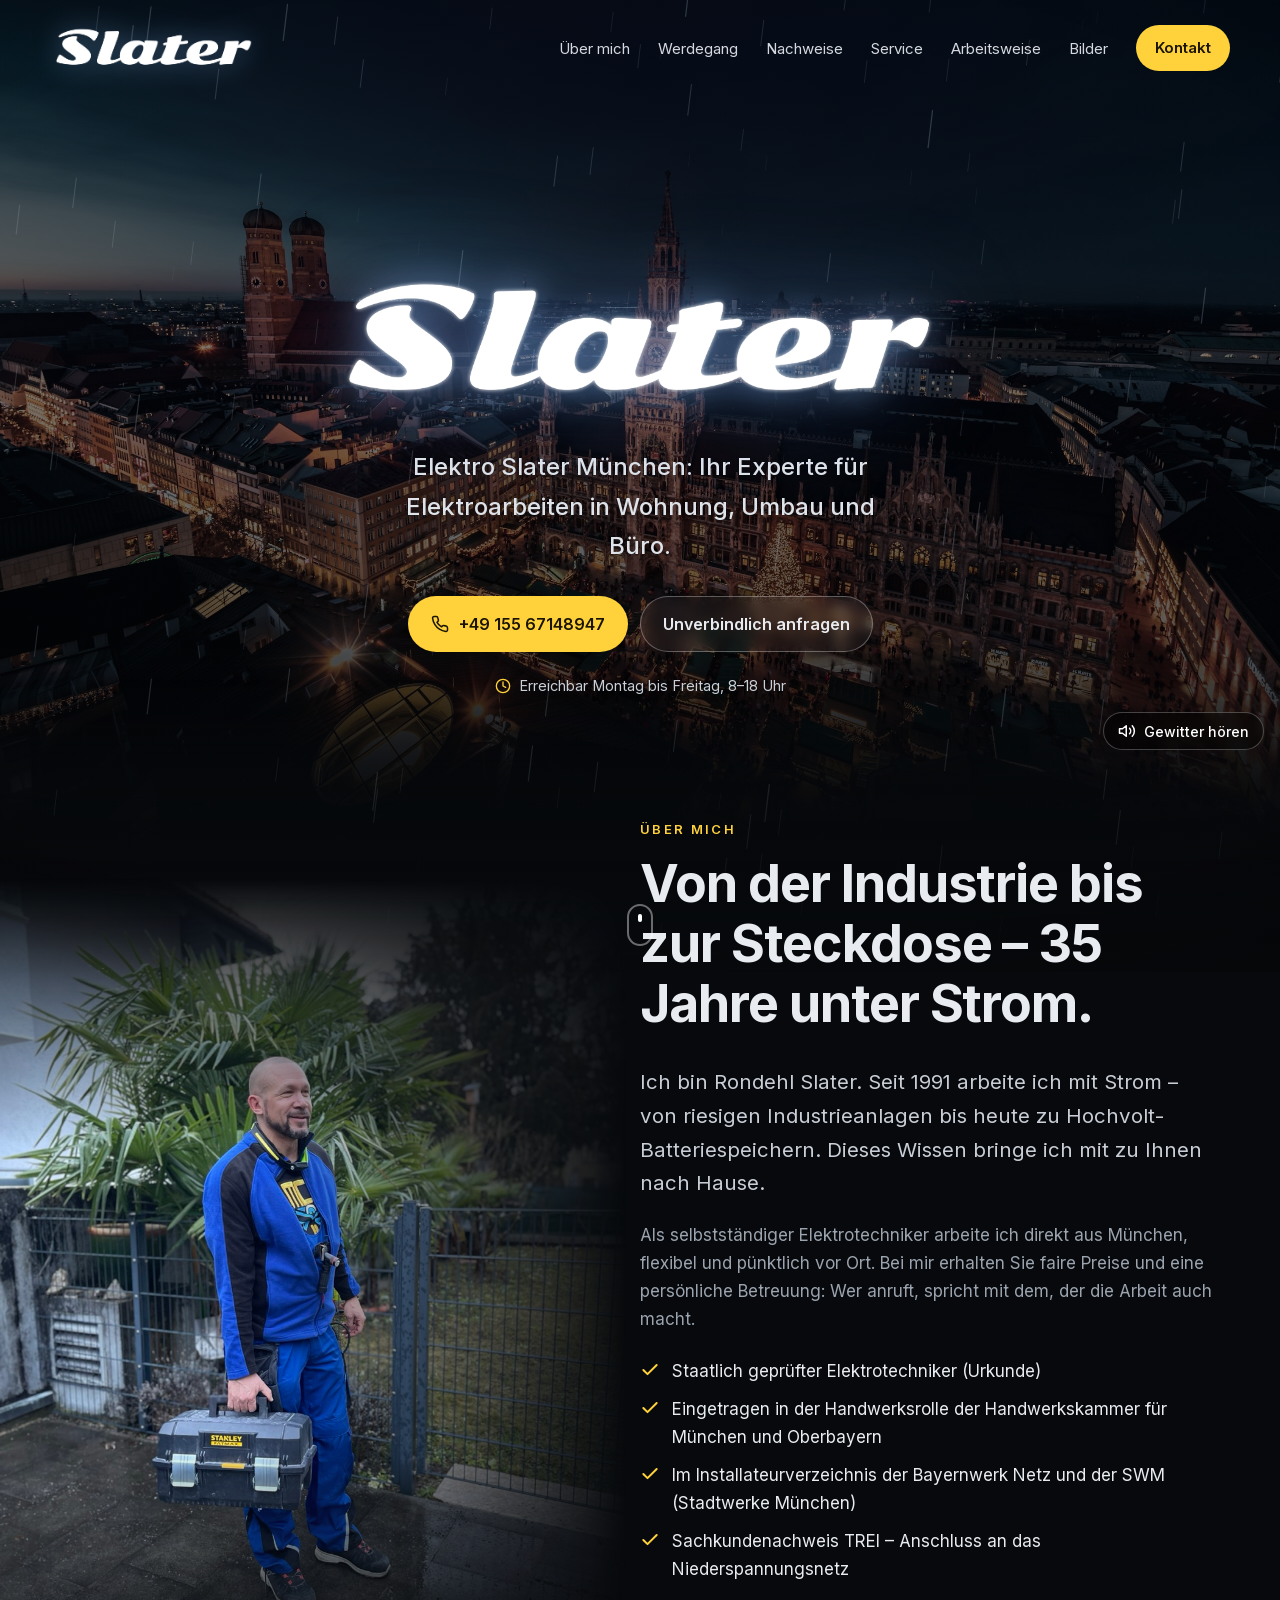
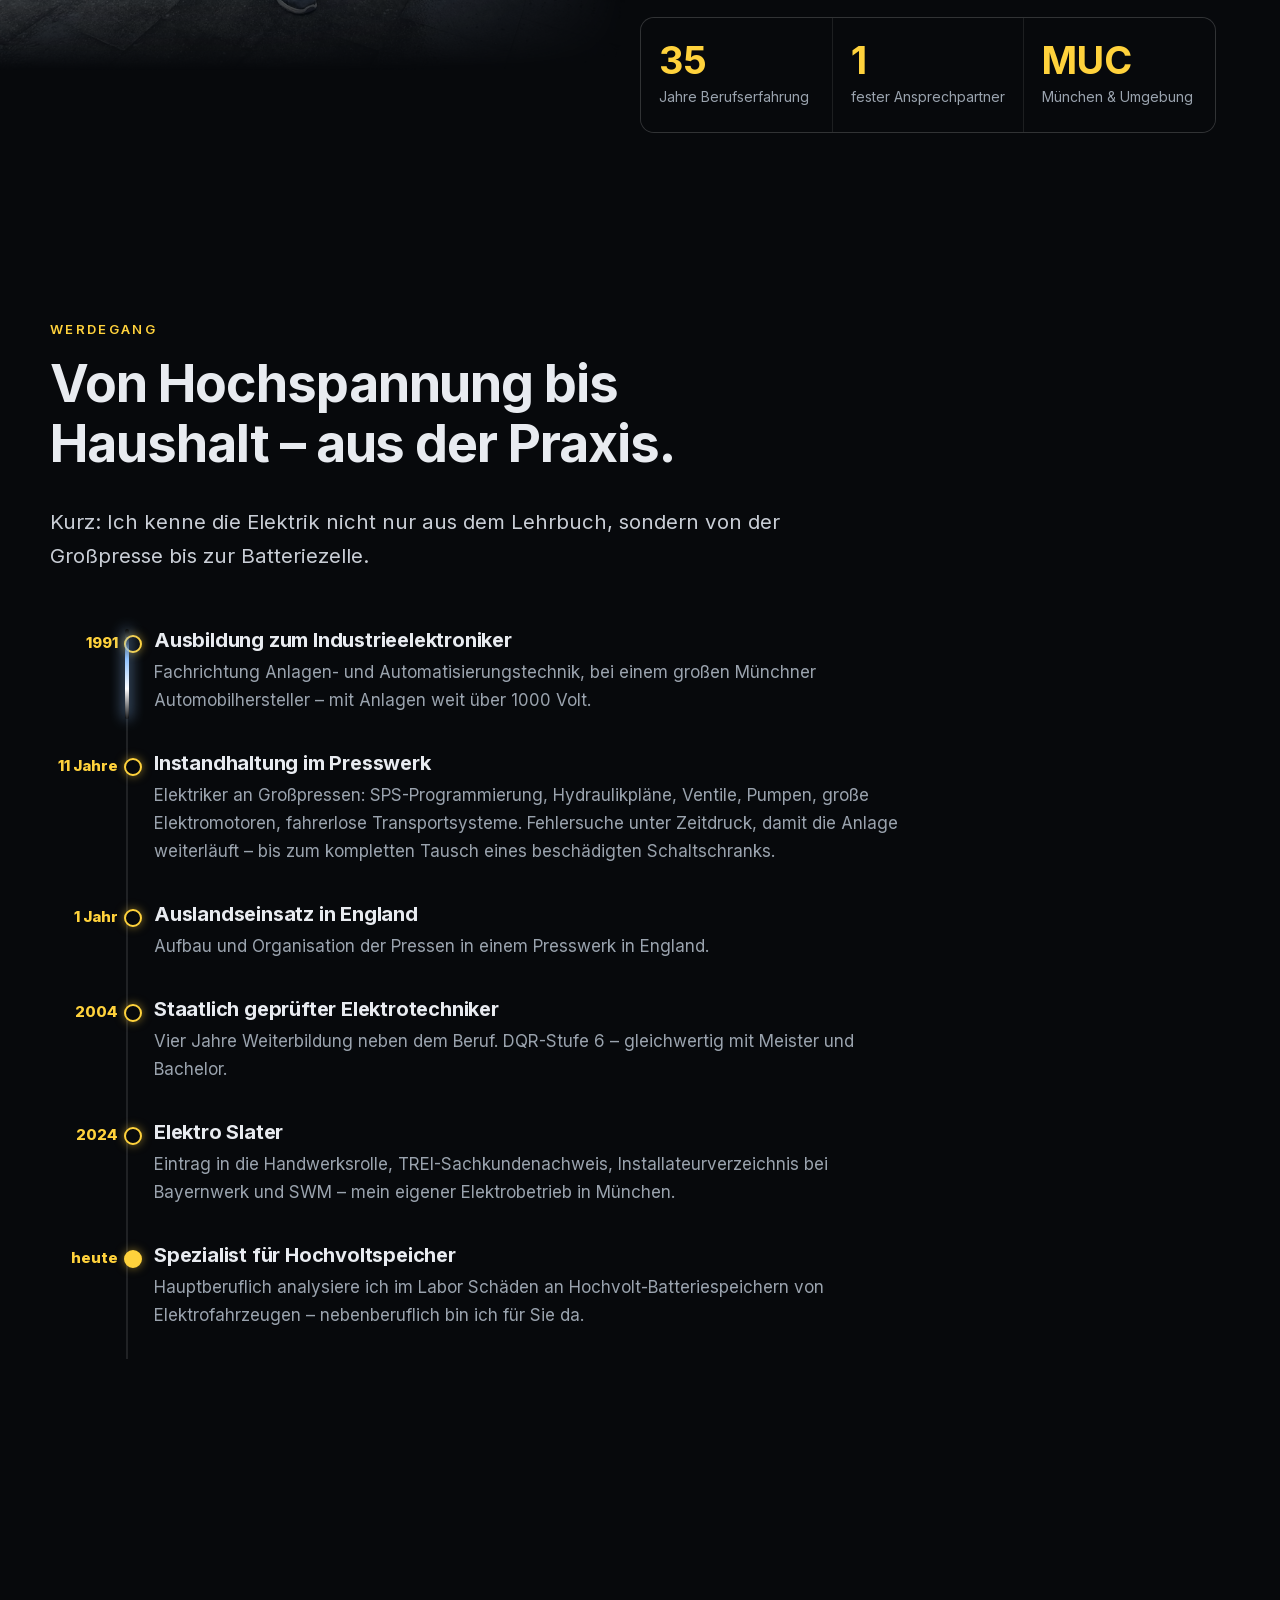
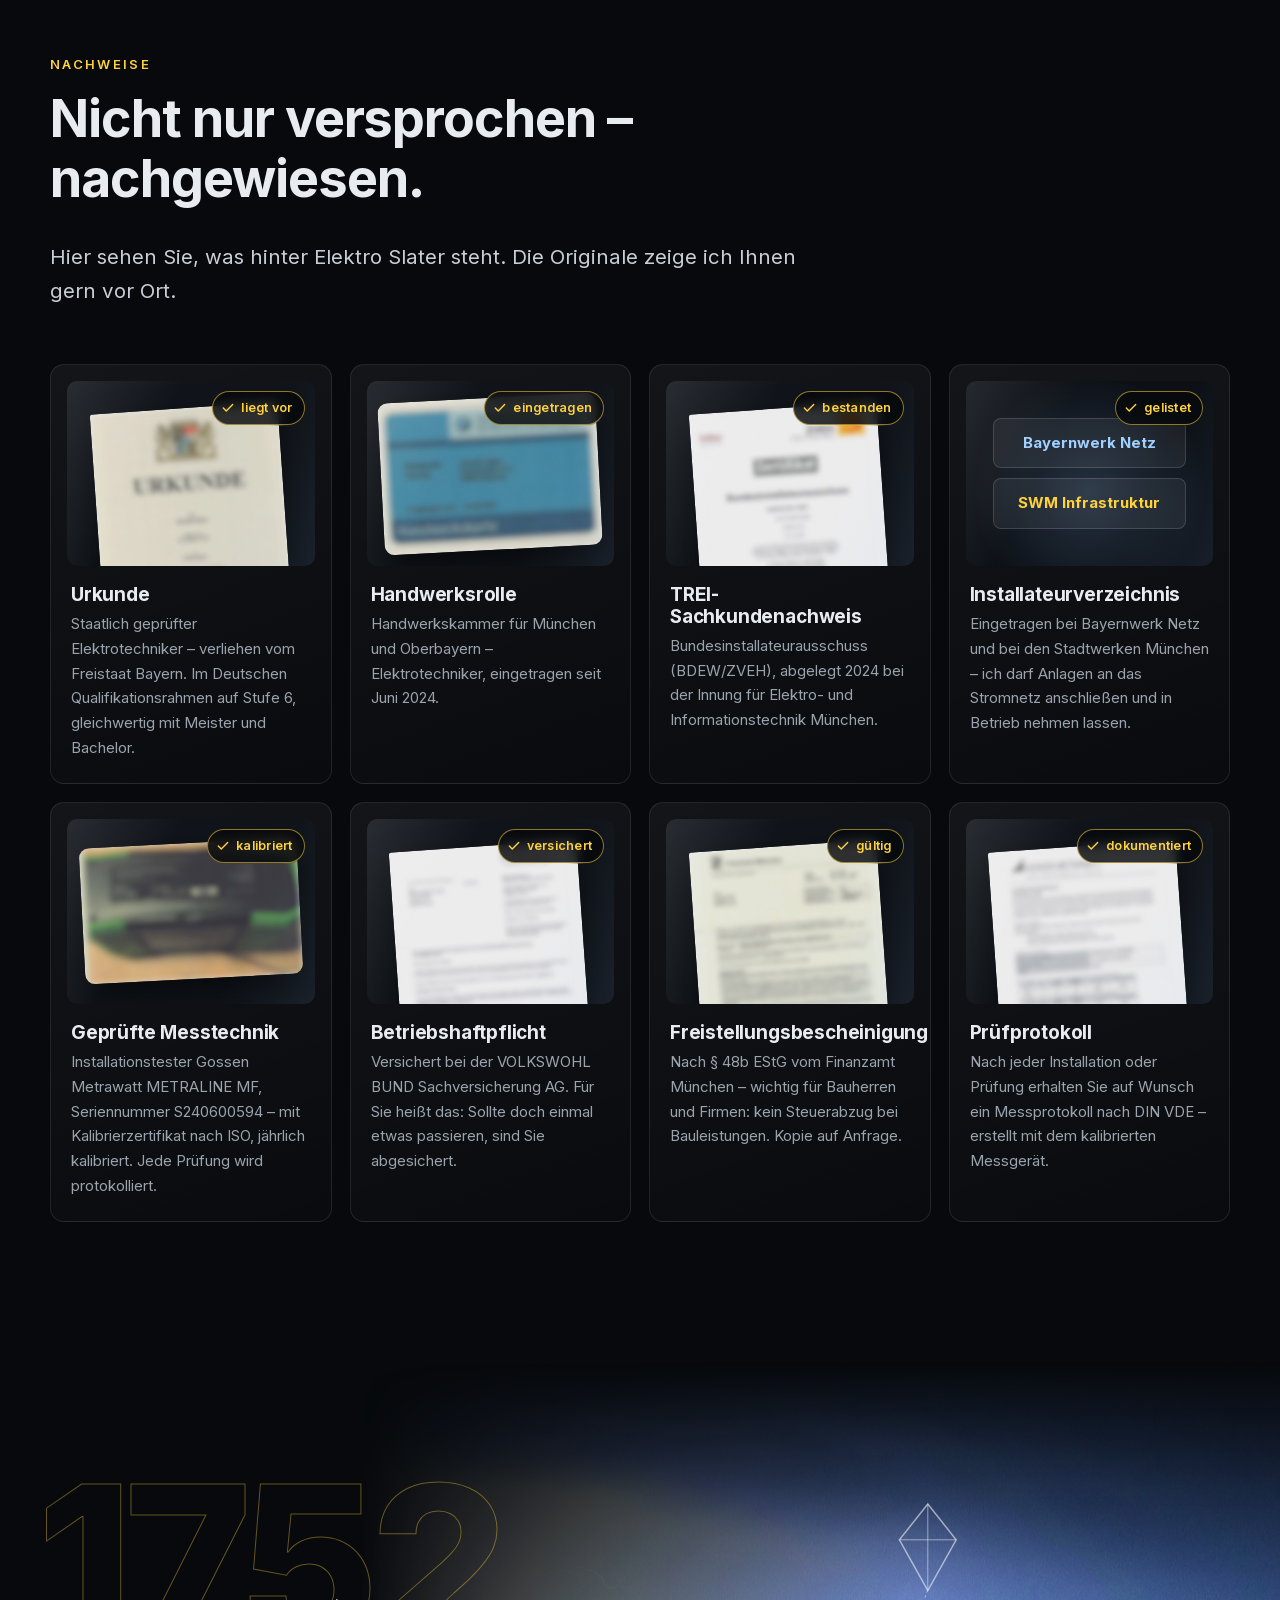
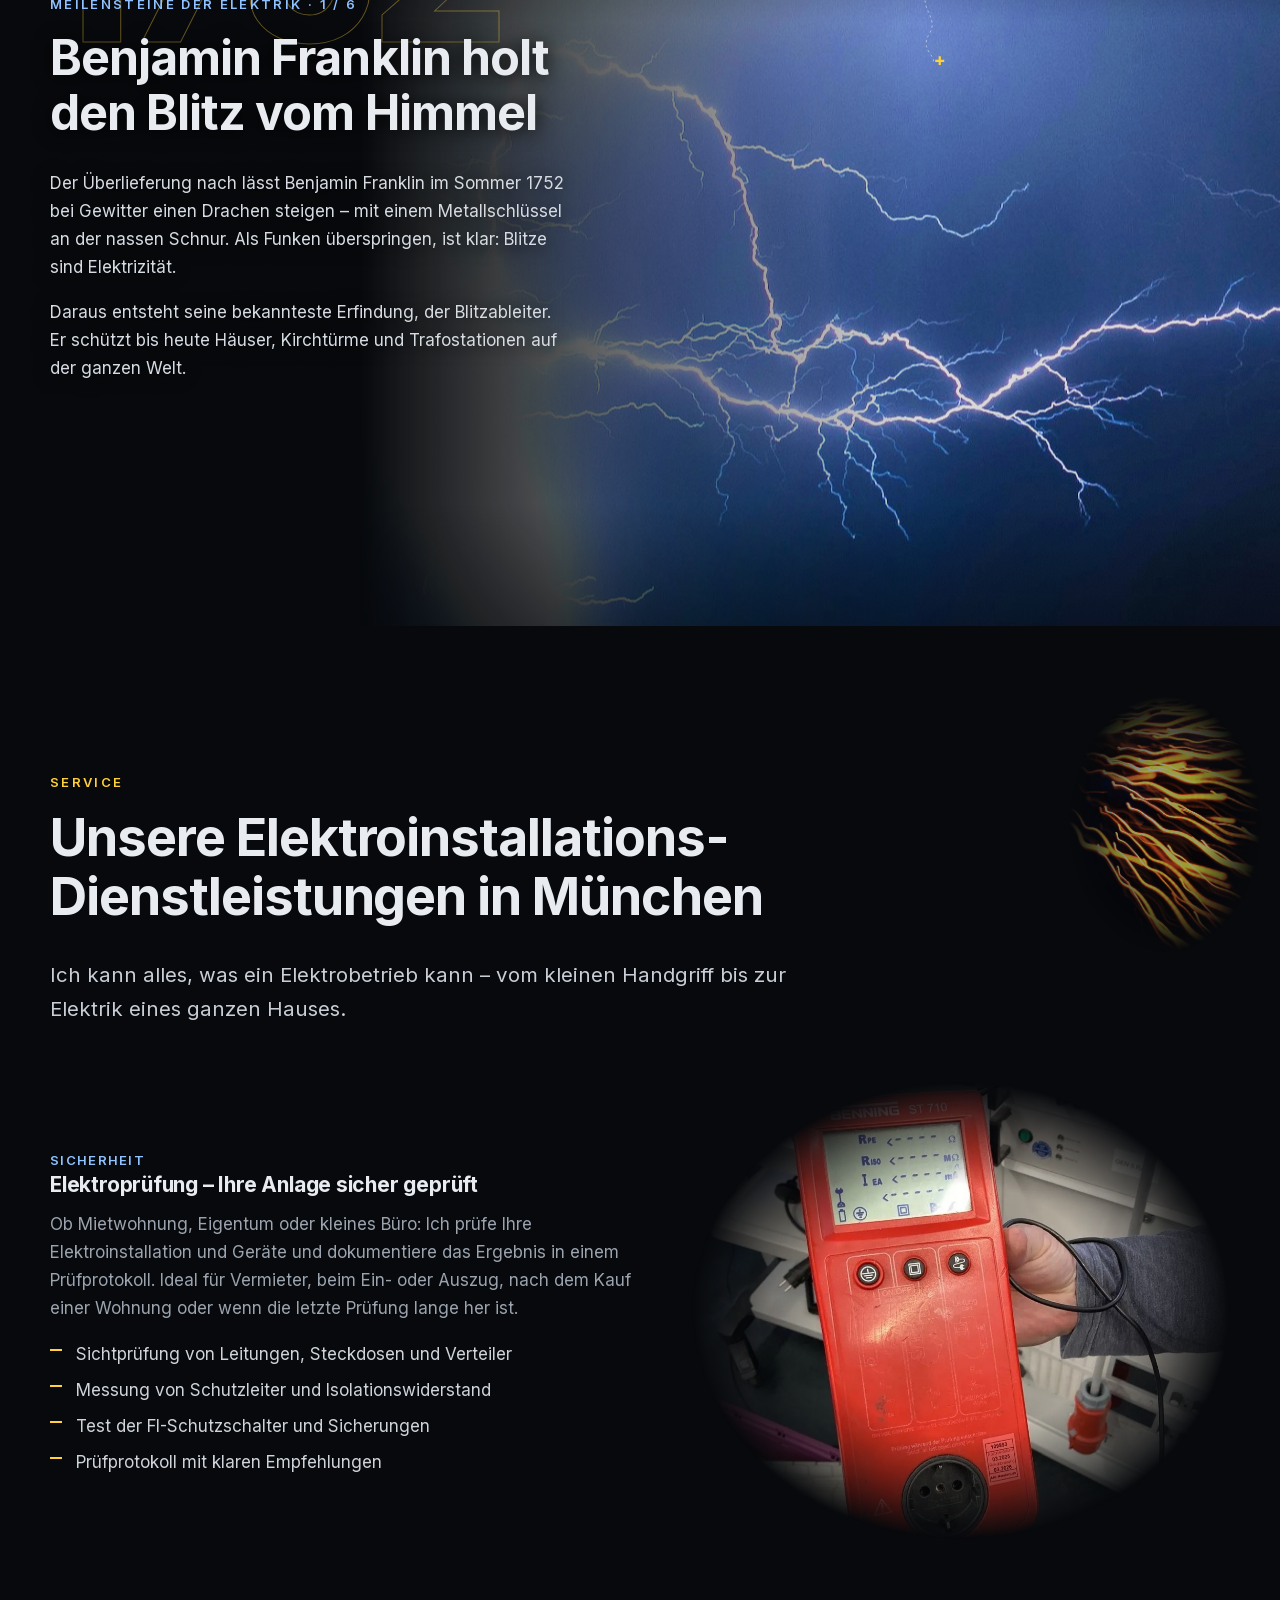
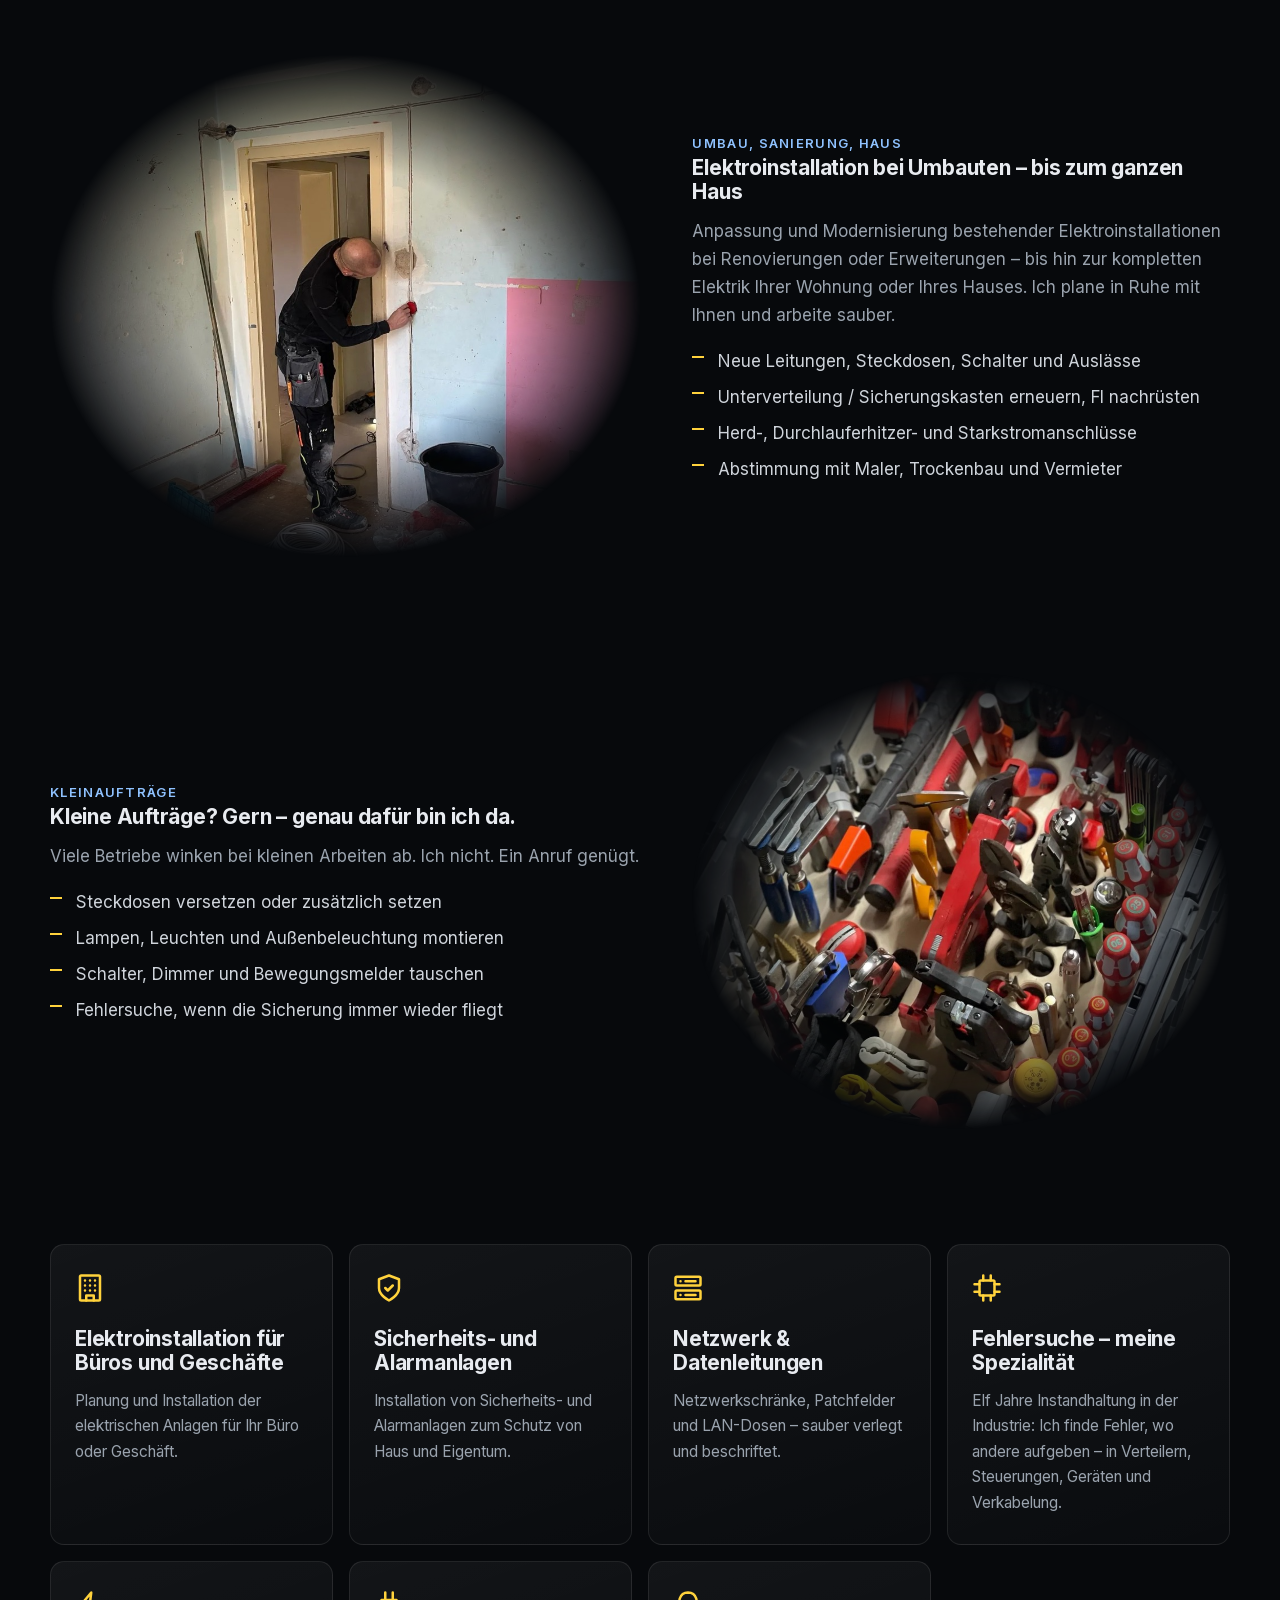
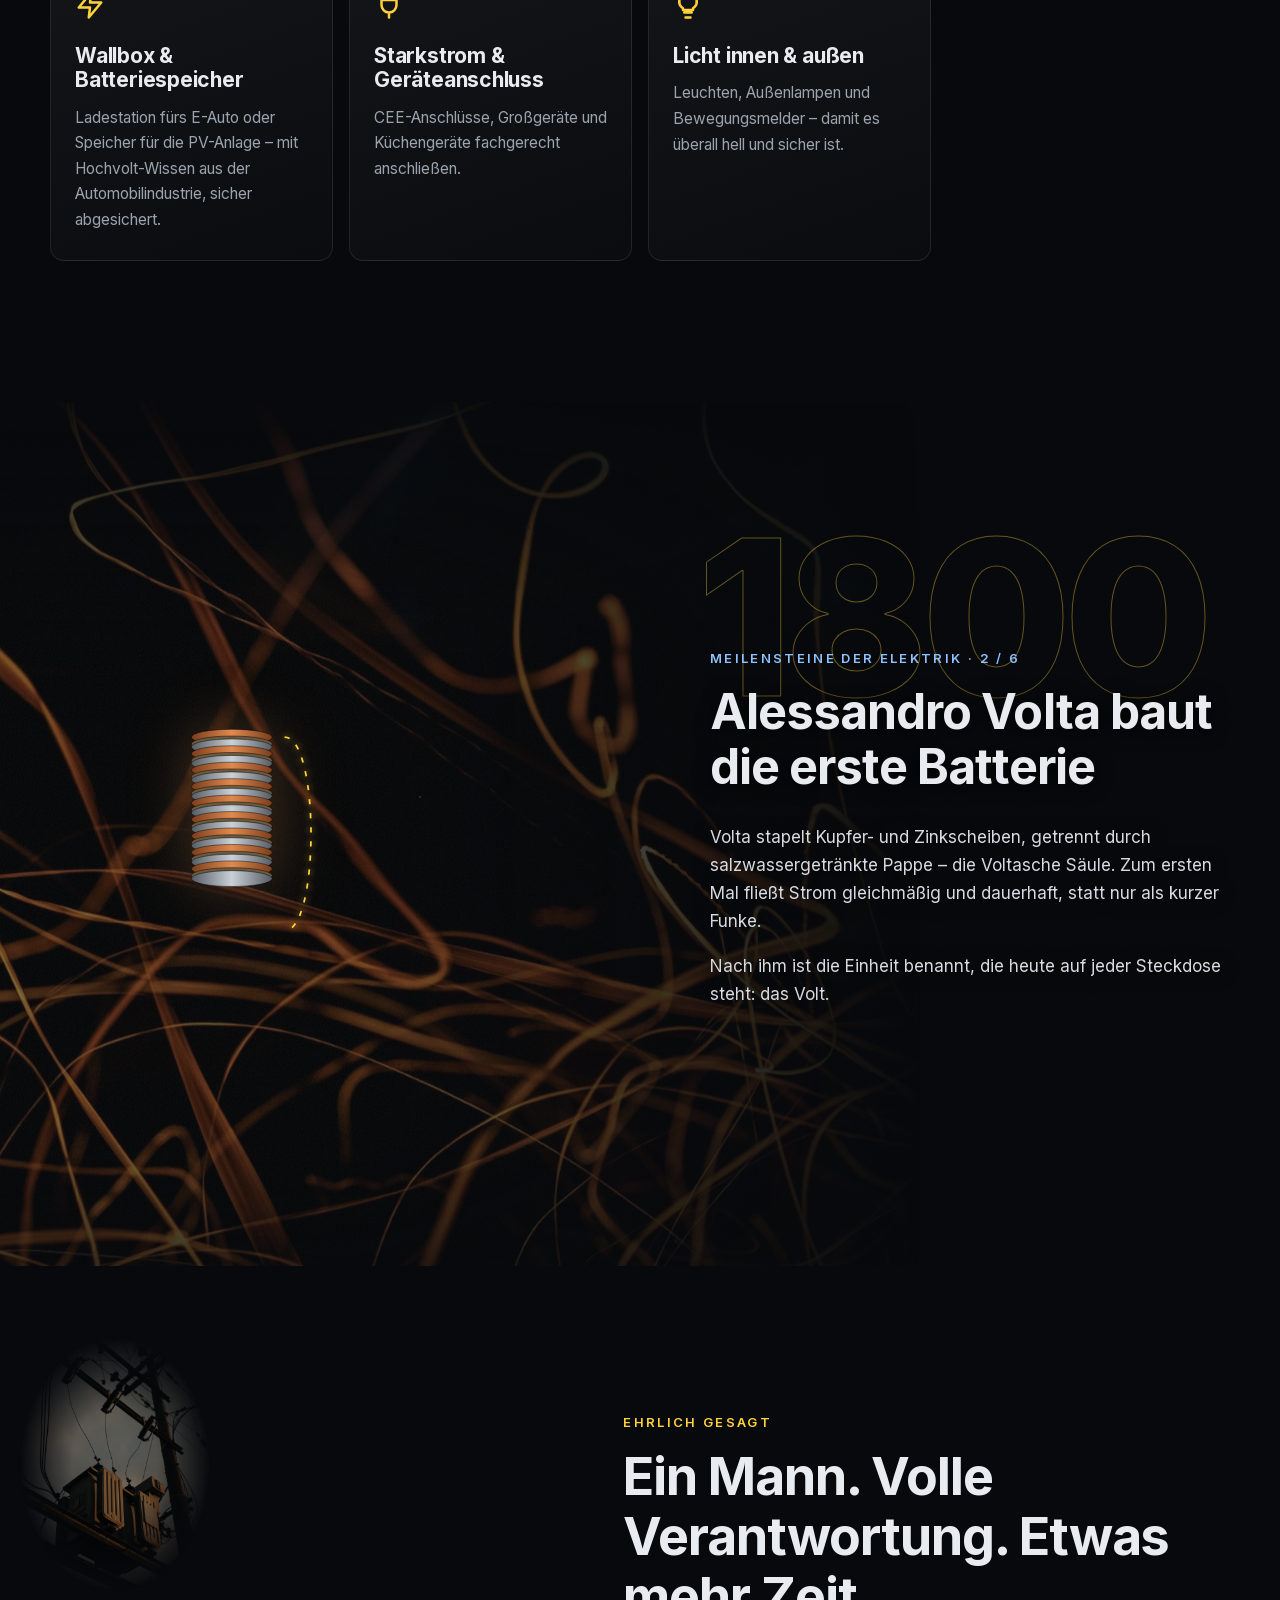
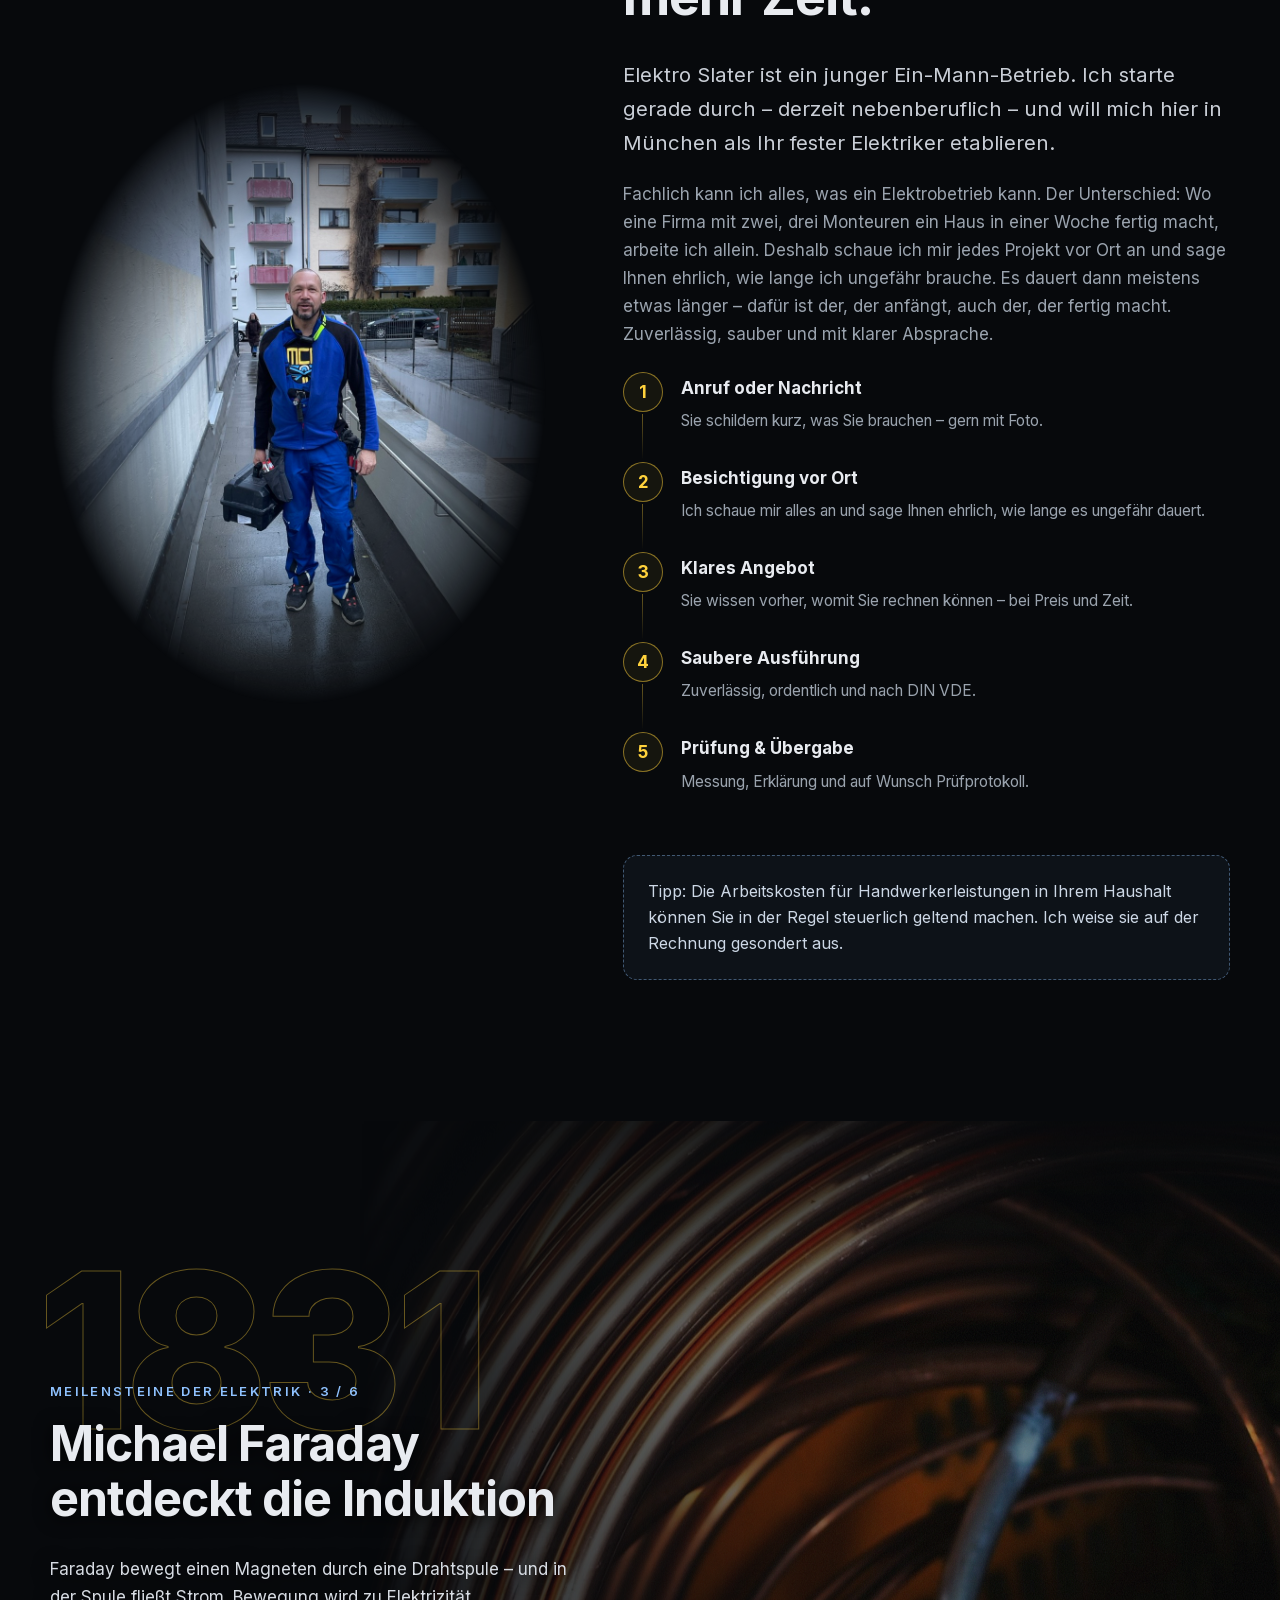
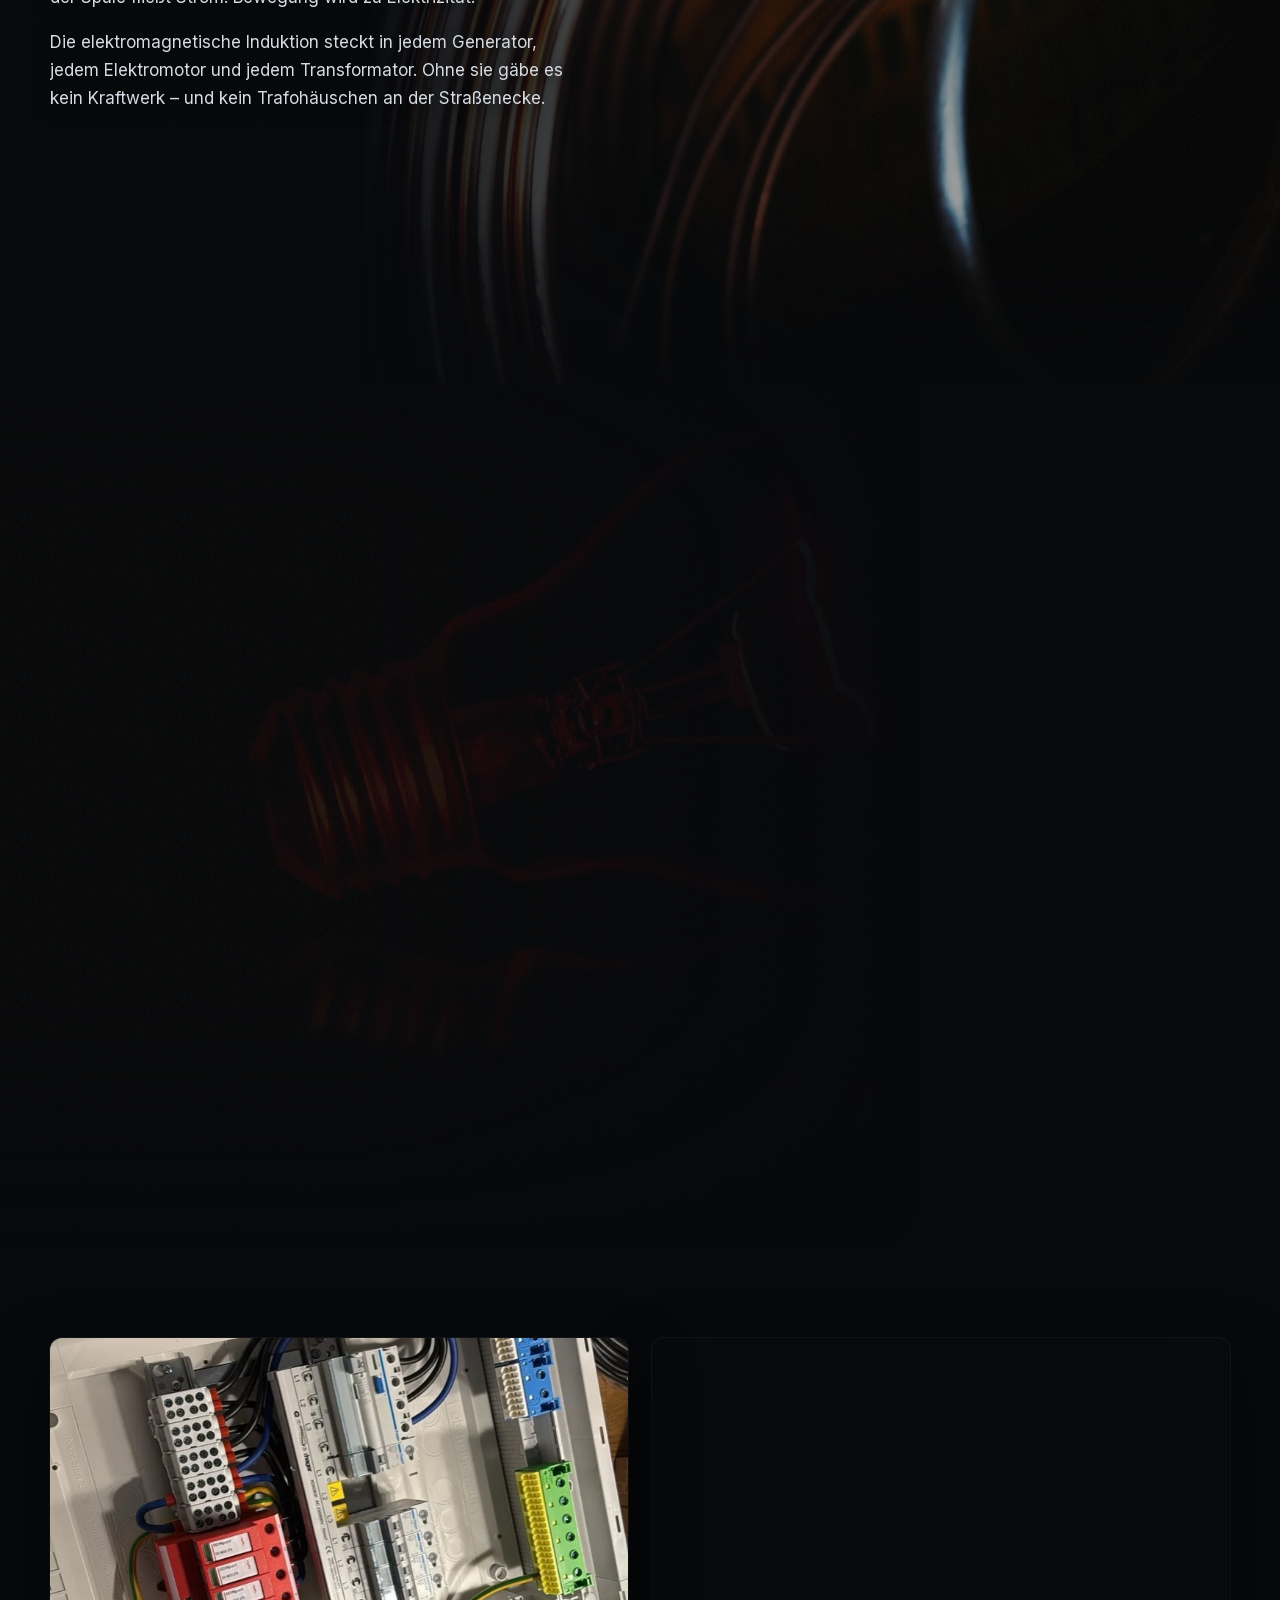
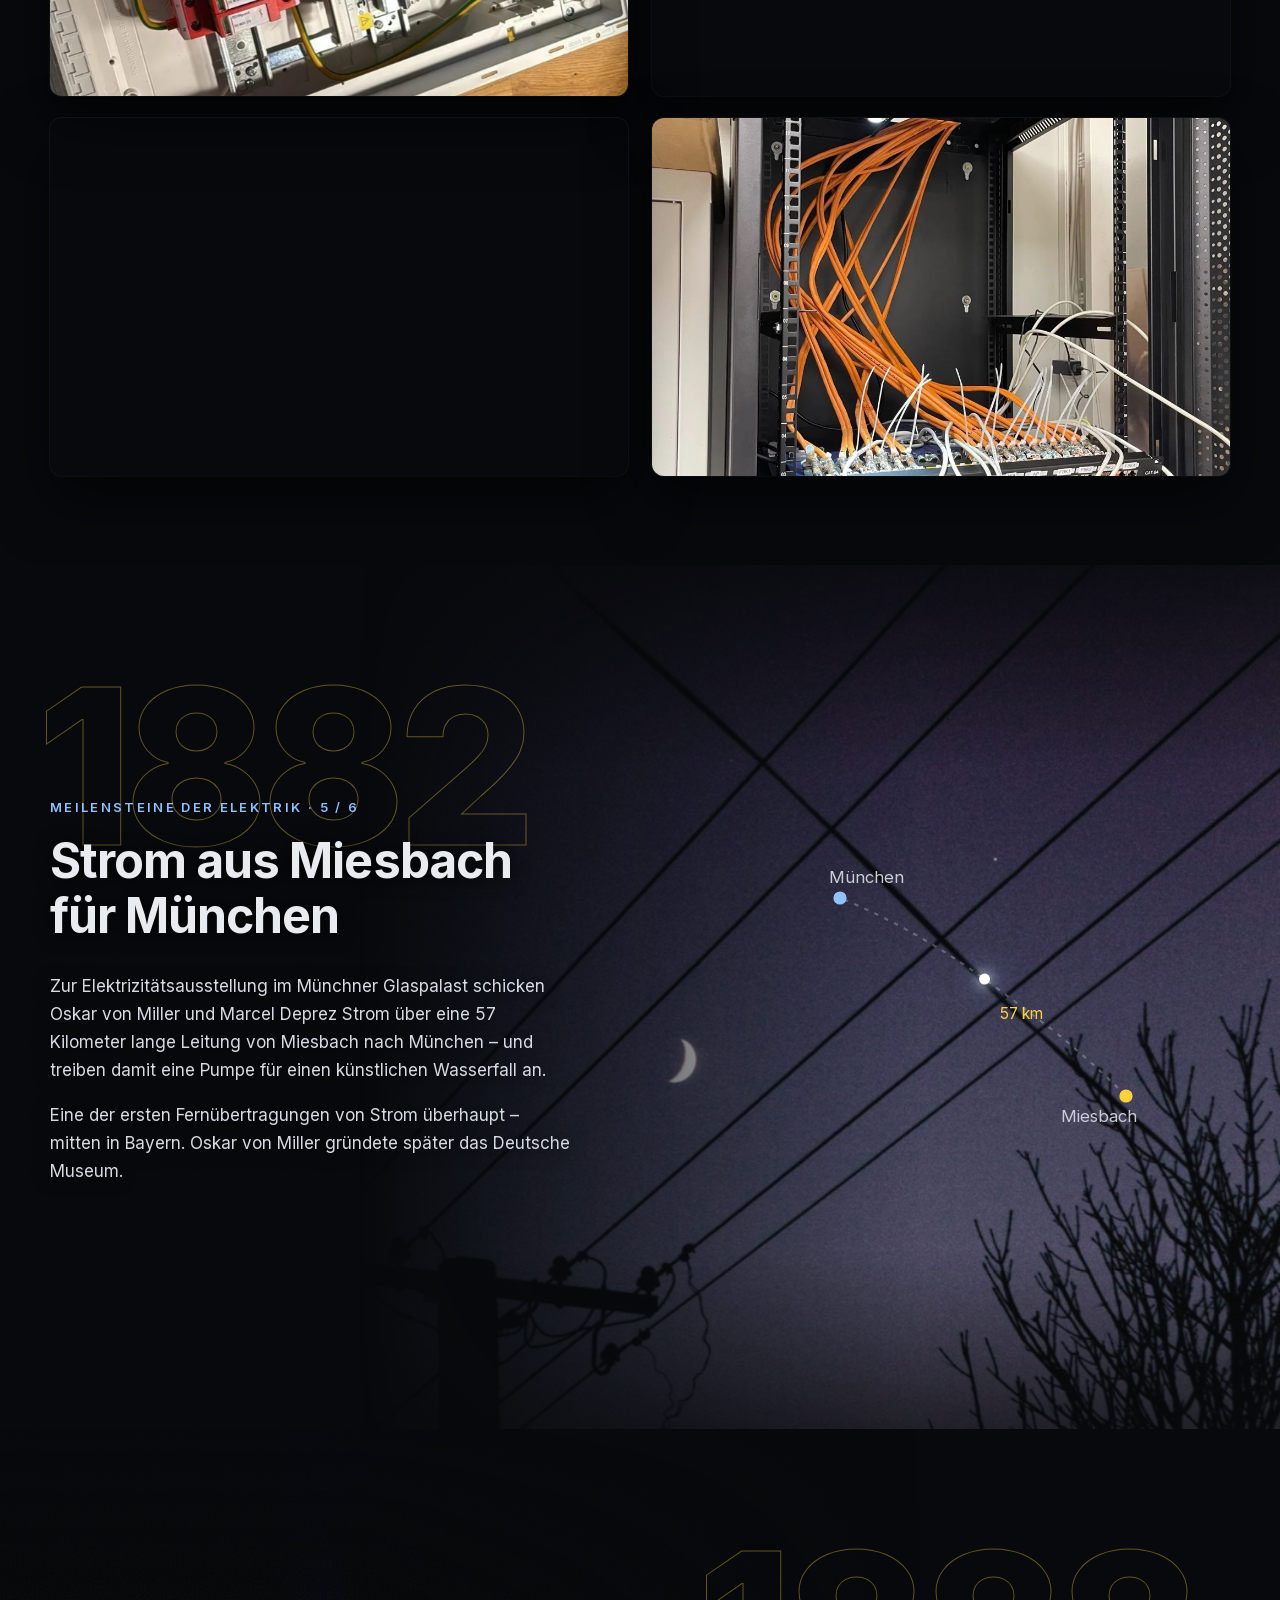
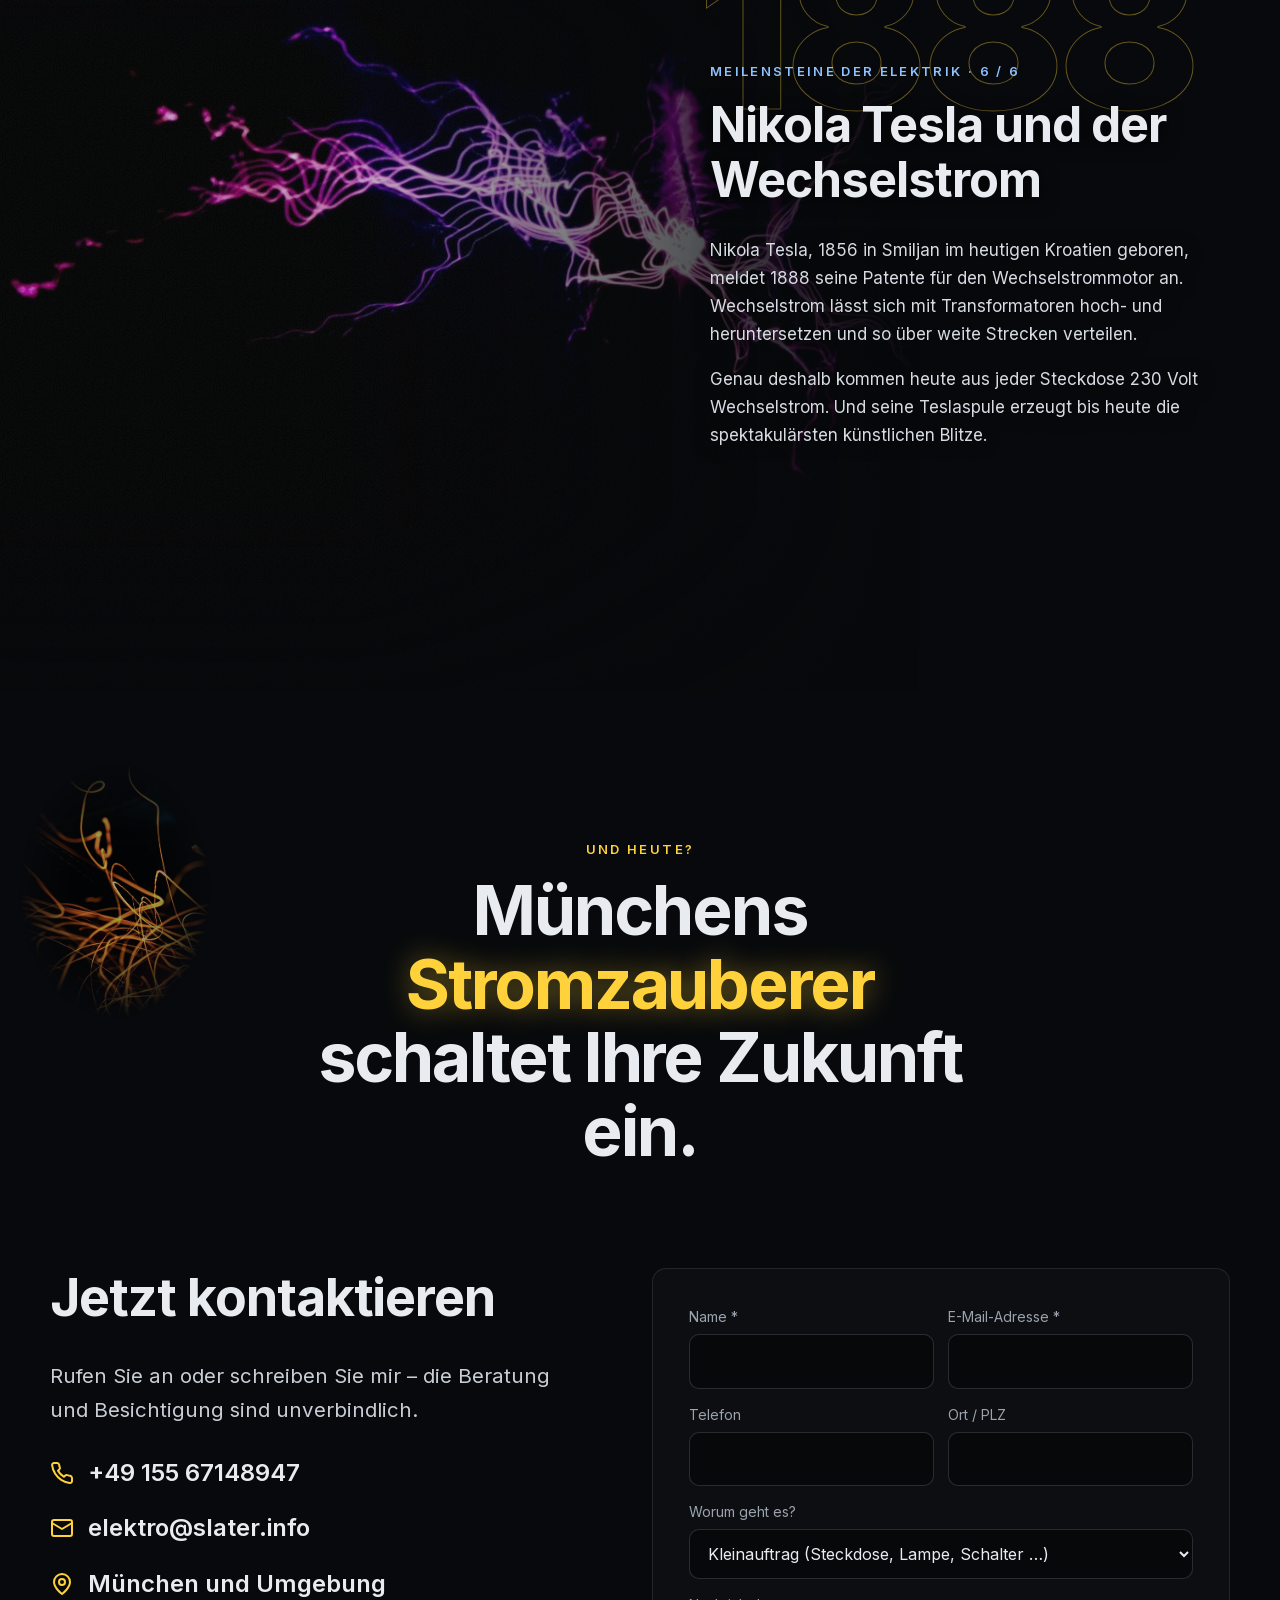
==== index.html @ 037cabab "Ton-Knopf nicht mehr über dem Über-mich-Text Co-Authored-By: Claude Opus 5.5 <noreply@anthropic.com>" ====
<!doctype html>
<html lang="de">
<head>
  <meta charset="utf-8">
  <meta name="viewport" content="width=device-width, initial-scale=1">
  <title>Elektro Slater München – Ihr Elektriker für Wohnung, Prüfung &amp; Umbau</title>
  <meta name="description" content="Elektro Slater, München: staatlich geprüfter Elektrotechniker mit 35 Jahren Erfahrung. Elektroprüfung nach DIN VDE, Wohnungssanierung, Steckdosen versetzen, Umbauten, Büros und Sicherheitsanlagen – persönlich, sorgfältig und ohne Zeitdruck.">
  <meta name="theme-color" content="#07090c">
  <link rel="icon" href="data:image/svg+xml,%3Csvg xmlns='http://www.w3.org/2000/svg' viewBox='0 0 64 64'%3E%3Crect width='64' height='64' rx='12' fill='%2307090c'/%3E%3Cpath d='M36 6 14 36h14l-4 22 24-32H34z' fill='%23ffd23c'/%3E%3C/svg%3E">
  <link rel="preload" href="fonts/inter.woff2" as="font" type="font/woff2" crossorigin>
  <link rel="stylesheet" href="css/style.css?v=5">
  <script type="application/ld+json">
  {
    "@context": "https://schema.org",
    "@type": "Electrician",
    "name": "Elektro Slater",
    "founder": "Rondehl Slater",
    "url": "https://slater.info",
    "telephone": "+4915567148947",
    "email": "elektro@slater.info",
    "address": { "@type": "PostalAddress", "streetAddress": "Nymphenburger Straße 46", "postalCode": "80335", "addressLocality": "München", "addressCountry": "DE" },
    "areaServed": "München und Umgebung",
    "openingHours": "Mo-Fr 08:00-18:00"
  }
  </script>
</head>
<body>
<a class="skip" href="#main">Zum Inhalt springen</a>

<!-- Symbole -->
<svg width="0" height="0" style="position:absolute" aria-hidden="true">
  <symbol id="i-phone" viewBox="0 0 24 24" fill="none" stroke="currentColor" stroke-width="2" stroke-linecap="round" stroke-linejoin="round"><path d="M22 16.9v3a2 2 0 0 1-2.2 2 19.8 19.8 0 0 1-8.6-3.1 19.5 19.5 0 0 1-6-6A19.8 19.8 0 0 1 2.1 4.2 2 2 0 0 1 4.1 2h3a2 2 0 0 1 2 1.7c.1.9.4 1.8.7 2.7a2 2 0 0 1-.5 2.1L8 9.8a16 16 0 0 0 6 6l1.3-1.3a2 2 0 0 1 2.1-.4c.9.3 1.8.6 2.7.7a2 2 0 0 1 1.7 2z"/></symbol>
  <symbol id="i-mail" viewBox="0 0 24 24" fill="none" stroke="currentColor" stroke-width="2" stroke-linecap="round" stroke-linejoin="round"><rect x="2" y="4" width="20" height="16" rx="2"/><path d="m22 7-10 6L2 7"/></symbol>
  <symbol id="i-pin" viewBox="0 0 24 24" fill="none" stroke="currentColor" stroke-width="2" stroke-linecap="round" stroke-linejoin="round"><path d="M20 10c0 6-8 12-8 12s-8-6-8-12a8 8 0 0 1 16 0Z"/><circle cx="12" cy="10" r="3"/></symbol>
  <symbol id="i-clock" viewBox="0 0 24 24" fill="none" stroke="currentColor" stroke-width="2" stroke-linecap="round" stroke-linejoin="round"><circle cx="12" cy="12" r="10"/><path d="M12 6v6l4 2"/></symbol>
  <symbol id="i-bolt" viewBox="0 0 24 24" fill="none" stroke="currentColor" stroke-width="2" stroke-linecap="round" stroke-linejoin="round"><path d="M13 2 3 14h9l-1 8 10-12h-9z"/></symbol>
  <symbol id="i-check" viewBox="0 0 24 24" fill="none" stroke="currentColor" stroke-width="2.4" stroke-linecap="round" stroke-linejoin="round"><path d="M20 6 9 17l-5-5"/></symbol>
  <symbol id="i-sound" viewBox="0 0 24 24" fill="none" stroke="currentColor" stroke-width="2" stroke-linecap="round" stroke-linejoin="round"><path d="M11 5 6 9H2v6h4l5 4z"/><path d="M15.5 8.5a5 5 0 0 1 0 7"/><path d="M19 5a10 10 0 0 1 0 14"/></symbol>
  <symbol id="i-plug" viewBox="0 0 24 24" fill="none" stroke="currentColor" stroke-width="2" stroke-linecap="round" stroke-linejoin="round"><path d="M9 2v6M15 2v6M6 8h12v4a6 6 0 0 1-12 0zM12 18v4"/></symbol>
  <symbol id="i-office" viewBox="0 0 24 24" fill="none" stroke="currentColor" stroke-width="2" stroke-linecap="round" stroke-linejoin="round"><rect x="4" y="2" width="16" height="20" rx="1"/><path d="M9 22v-4h6v4M8 6h.01M12 6h.01M16 6h.01M8 10h.01M12 10h.01M16 10h.01M8 14h.01M12 14h.01M16 14h.01"/></symbol>
  <symbol id="i-shield" viewBox="0 0 24 24" fill="none" stroke="currentColor" stroke-width="2" stroke-linecap="round" stroke-linejoin="round"><path d="M12 22s8-4 8-10V5l-8-3-8 3v7c0 6 8 10 8 10z"/><path d="m9 12 2 2 4-4"/></symbol>
  <symbol id="i-net" viewBox="0 0 24 24" fill="none" stroke="currentColor" stroke-width="2" stroke-linecap="round" stroke-linejoin="round"><rect x="2" y="3" width="20" height="7" rx="1"/><rect x="2" y="14" width="20" height="7" rx="1"/><path d="M6 6.5h.01M6 17.5h.01M10 6.5h8M10 17.5h8"/></symbol>
  <symbol id="i-search" viewBox="0 0 24 24" fill="none" stroke="currentColor" stroke-width="2" stroke-linecap="round" stroke-linejoin="round"><circle cx="11" cy="11" r="7"/><path d="m21 21-4.3-4.3M11 8v3l2 2"/></symbol>
  <symbol id="i-lamp" viewBox="0 0 24 24" fill="none" stroke="currentColor" stroke-width="2" stroke-linecap="round" stroke-linejoin="round"><path d="M9 18h6M10 22h4M12 2a7 7 0 0 0-4 12.7V16h8v-1.3A7 7 0 0 0 12 2z"/></symbol>
  <symbol id="i-chip" viewBox="0 0 24 24" fill="none" stroke="currentColor" stroke-width="2" stroke-linecap="round" stroke-linejoin="round"><rect x="6" y="6" width="12" height="12" rx="1"/><path d="M9 2v4M15 2v4M9 18v4M15 18v4M2 9h4M2 15h4M18 9h4M18 15h4"/></symbol>
</svg>

<header class="site-header">
  <div class="wrap">
    <a class="brand" href="#top" aria-label="Elektro Slater – nach oben"><img src="img/logo-slater.png" alt="Slater" width="208" height="54"></a>
    <button class="nav-toggle" aria-expanded="false" aria-controls="nav" aria-label="Menü öffnen"><span></span><span></span><span></span></button>
    <nav class="nav" id="nav" aria-label="Hauptnavigation">
      <ul>
        <li><a href="#ueber-mich">Über mich</a></li>
        <li><a href="#werdegang">Werdegang</a></li>
        <li><a href="#nachweise">Nachweise</a></li>
        <li><a href="#leistungen">Service</a></li>
        <li><a href="#arbeitsweise">Arbeitsweise</a></li>
        <li><a href="#bilder">Bilder</a></li>
        <li><a class="btn btn--volt" href="#kontakt">Kontakt</a></li>
      </ul>
    </nav>
  </div>
</header>

<!-- Startbereich: Gewitter über München, das Logo flackert langsam an -->
<section class="hero" id="top">
  <div class="hero-photo" aria-hidden="true">
    <img src="img/muenchen-nacht.jpg" srcset="img/muenchen-nacht-s.jpg 1200w, img/muenchen-nacht.jpg 2400w" sizes="100vw" alt="" fetchpriority="high">
  </div>
  <img class="hero-bolt" src="img/blitz.jpg" alt="" aria-hidden="true">
  <div class="hero-flash" aria-hidden="true"></div>
  <div class="hero-puddle" aria-hidden="true"><img src="img/muenchen-nacht-s.jpg" alt=""></div>
  <canvas id="rain" aria-hidden="true"></canvas>
  <svg width="0" height="0" style="position:absolute" aria-hidden="true"><filter id="ripple"><feTurbulence type="fractalNoise" baseFrequency=".008 .09" numOctaves="2" seed="3"><animate attributeName="baseFrequency" dur="14s" values=".008 .09;.01 .11;.008 .09" repeatCount="indefinite"/></feTurbulence><feDisplacementMap in="SourceGraphic" scale="14"/></filter></svg>
  <div class="wrap">
    <div class="hero-content">
      <h1 class="hero-logo"><img src="img/logo-slater.png" alt="Elektro Slater München" width="620" height="161"></h1>
      <p class="hero-sub">Elektro Slater München: Ihr Experte für Elektroarbeiten in Wohnung, Umbau und Büro.</p>
      <div class="hero-actions">
        <a class="btn btn--volt" href="tel:+4915567148947"><svg><use href="#i-phone"/></svg>+49 155 67148947</a>
        <a class="btn btn--ghost" href="#kontakt">Unverbindlich anfragen</a>
      </div>
      <p class="hero-hours"><svg aria-hidden="true"><use href="#i-clock"/></svg>Erreichbar Montag bis Freitag, 8–18 Uhr</p>
    </div>
  </div>
  <button class="sound-btn" type="button" data-sound aria-pressed="false"><svg aria-hidden="true"><use href="#i-sound"/></svg><span>Gewitter hören</span></button>
  <a class="scroll-cue" href="#ueber-mich" aria-label="Weiter nach unten"></a>
</section>

<main id="main">

  <!-- Über mich: das Foto läuft weich aus dem Gewitter heraus -->
  <section class="about" id="ueber-mich">
    <div class="fade-photo about-photo">
      <img src="img/portrait.jpg" alt="Rondehl Slater im Arbeitsanzug mit Werkzeugkoffer" loading="lazy" width="1050" height="1400">
    </div>
    <div class="about-text reveal">
      <span class="kicker">Über mich</span>
      <h2>Von der Industrie bis zur Steckdose – 35 Jahre unter Strom.</h2>
      <p class="lead">Ich bin Rondehl Slater. Seit 1991 arbeite ich mit Strom – von riesigen Industrieanlagen bis heute zu Hochvolt-Batteriespeichern. Dieses Wissen bringe ich mit zu Ihnen nach Hause.</p>
      <p class="muted">Als selbstständiger Elektrotechniker arbeite ich direkt aus München, flexibel und pünktlich vor Ort. Bei mir erhalten Sie faire Preise und eine persönliche Betreuung: Wer anruft, spricht mit dem, der die Arbeit auch macht.</p>
      <ul class="creds">
        <li><svg><use href="#i-check"/></svg>Staatlich geprüfter Elektrotechniker (Urkunde)</li>
        <li><svg><use href="#i-check"/></svg>Eingetragen in der Handwerksrolle der Handwerkskammer für München und Oberbayern</li>
        <li><svg><use href="#i-check"/></svg>Im Installateurverzeichnis der Bayernwerk Netz und der SWM (Stadtwerke München)</li>
        <li><svg><use href="#i-check"/></svg>Sachkundenachweis TREI – Anschluss an das Niederspannungsnetz</li>
      </ul>
      <div class="stats">
        <div><strong>35</strong><span>Jahre Berufserfahrung</span></div>
        <div><strong>1</strong><span>fester Ansprechpartner</span></div>
        <div><strong>MUC</strong><span>München &amp; Umgebung</span></div>
      </div>
    </div>
  </section>


  <!-- Werdegang: 35 Jahre unter Strom -->
  <section class="section career" id="werdegang">
    <div class="wrap">
      <div class="section-head reveal">
        <span class="kicker">Werdegang</span>
        <h2>Von Hochspannung bis Haushalt – aus der Praxis.</h2>
        <p class="lead">Kurz: Ich kenne die Elektrik nicht nur aus dem Lehrbuch, sondern von der Großpresse bis zur Batteriezelle.</p>
      </div>
      <ol class="timeline">
        <li class="reveal"><span class="tl-year">1991</span><div><h3>Ausbildung zum Industrieelektroniker</h3><p>Fachrichtung Anlagen- und Automatisierungstechnik, bei einem großen Münchner Automobilhersteller – mit Anlagen weit über 1000 Volt.</p></div></li>
        <li class="reveal"><span class="tl-year">11 Jahre</span><div><h3>Instandhaltung im Presswerk</h3><p>Elektriker an Großpressen: SPS-Programmierung, Hydraulikpläne, Ventile, Pumpen, große Elektromotoren, fahrerlose Transportsysteme. Fehlersuche unter Zeitdruck, damit die Anlage weiterläuft – bis zum kompletten Tausch eines beschädigten Schaltschranks.</p></div></li>
        <li class="reveal"><span class="tl-year">1 Jahr</span><div><h3>Auslandseinsatz in England</h3><p>Aufbau und Organisation der Pressen in einem Presswerk in England.</p></div></li>
        <li class="reveal"><span class="tl-year">2004</span><div><h3>Staatlich geprüfter Elektrotechniker</h3><p>Vier Jahre Weiterbildung neben dem Beruf. DQR-Stufe 6 – gleichwertig mit Meister und Bachelor.</p></div></li>
        <li class="reveal"><span class="tl-year">2024</span><div><h3>Elektro Slater</h3><p>Eintrag in die Handwerksrolle, TREI-Sachkundenachweis, Installateurverzeichnis bei Bayernwerk und SWM – mein eigener Elektrobetrieb in München.</p></div></li>
        <li class="reveal tl-now"><span class="tl-year">heute</span><div><h3>Spezialist für Hochvoltspeicher</h3><p>Hauptberuflich analysiere ich im Labor Schäden an Hochvolt-Batteriespeichern von Elektrofahrzeugen – nebenberuflich bin ich für Sie da.</p></div></li>
      </ol>
    </div>
  </section>

  <!-- Nachweise: Dokumente nur verwischt, damit man sieht, dass sie da sind -->
  <section class="section proofs" id="nachweise">
    <div class="wrap">
      <div class="section-head reveal">
        <span class="kicker">Nachweise</span>
        <h2>Nicht nur versprochen – nachgewiesen.</h2>
        <p class="lead">Hier sehen Sie, was hinter Elektro Slater steht. Die Originale zeige ich Ihnen gern vor Ort.</p>
      </div>
      <div class="proof-grid">
        <article class="proof reveal">
          <div class="proof-doc"><img src="img/nachweise/urkunde.jpg" alt="" loading="lazy"><span class="proof-seal"><svg><use href="#i-check"/></svg>liegt vor</span></div>
          <h3>Urkunde</h3>
          <p>Staatlich geprüfter Elektrotechniker – verliehen vom Freistaat Bayern. Im Deutschen Qualifikationsrahmen auf Stufe 6, gleichwertig mit Meister und Bachelor.</p>
        </article>
        <article class="proof reveal">
          <div class="proof-doc proof-doc--card"><img src="img/nachweise/handwerkskarte.jpg" alt="" loading="lazy"><span class="proof-seal"><svg><use href="#i-check"/></svg>eingetragen</span></div>
          <h3>Handwerksrolle</h3>
          <p>Handwerkskammer für München und Oberbayern – Elektrotechniker, eingetragen seit Juni 2024.</p>
        </article>
        <article class="proof reveal">
          <div class="proof-doc"><img src="img/nachweise/trei.jpg" alt="" loading="lazy"><span class="proof-seal"><svg><use href="#i-check"/></svg>bestanden</span></div>
          <h3>TREI-Sachkundenachweis</h3>
          <p>Bundesinstallateurausschuss (BDEW/ZVEH), abgelegt 2024 bei der Innung für Elektro- und Informationstechnik München.</p>
        </article>
        <article class="proof proof--net reveal">
          <div class="proof-doc proof-doc--net">
            <div class="net-badges"><span>Bayernwerk Netz</span><span>SWM Infrastruktur</span></div>
            <span class="proof-seal"><svg><use href="#i-check"/></svg>gelistet</span>
          </div>
          <h3>Installateurverzeichnis</h3>
          <p>Eingetragen bei Bayernwerk Netz und bei den Stadtwerken München – ich darf Anlagen an das Stromnetz anschließen und in Betrieb nehmen lassen.</p>
        </article>
        <article class="proof reveal">
          <div class="proof-doc proof-doc--card"><img src="img/nachweise/messgeraet.jpg" alt="" loading="lazy"><span class="proof-seal"><svg><use href="#i-check"/></svg>kalibriert</span></div>
          <h3>Geprüfte Messtechnik</h3>
          <p>Installationstester Gossen Metrawatt METRALINE MF, Seriennummer S240600594 – mit Kalibrierzertifikat nach ISO, jährlich kalibriert. Jede Prüfung wird protokolliert.</p>
        </article>
        <article class="proof reveal">
          <div class="proof-doc"><img src="img/nachweise/versicherung.jpg" alt="" loading="lazy"><span class="proof-seal"><svg><use href="#i-check"/></svg>versichert</span></div>
          <h3>Betriebshaftpflicht</h3>
          <p>Versichert bei der VOLKSWOHL BUND Sachversicherung AG. Für Sie heißt das: Sollte doch einmal etwas passieren, sind Sie abgesichert.</p>
        </article>
        <article class="proof reveal">
          <div class="proof-doc"><img src="img/nachweise/freistellung.jpg" alt="" loading="lazy"><span class="proof-seal"><svg><use href="#i-check"/></svg>gültig</span></div>
          <h3>Freistellungsbescheinigung</h3>
          <p>Nach § 48b EStG vom Finanzamt München – wichtig für Bauherren und Firmen: kein Steuerabzug bei Bauleistungen. Kopie auf Anfrage.</p>
        </article>
        <article class="proof reveal">
          <div class="proof-doc"><img src="img/nachweise/kalibrierung.jpg" alt="" loading="lazy"><span class="proof-seal"><svg><use href="#i-check"/></svg>dokumentiert</span></div>
          <h3>Prüfprotokoll</h3>
          <p>Nach jeder Installation oder Prüfung erhalten Sie auf Wunsch ein Messprotokoll nach DIN VDE – erstellt mit dem kalibrierten Messgerät.</p>
        </article>
      </div>
    </div>
  </section>

  <!-- Kapitel 1 -->
  <section class="chapter chapter--right" aria-labelledby="k1">
    <div class="chapter-media"><img src="img/blitz.jpg" alt="Blitz aus einer Gewitterwolke" loading="lazy" data-flicker="storm"></div>
    <svg class="kite" viewBox="0 0 120 220" aria-hidden="true"><path d="M60 4 98 52 60 120 22 52Z" fill="none" stroke="currentColor" stroke-width="2"/><path d="M60 4V120M22 52h76" stroke="currentColor" stroke-width="1.2"/><path d="M60 120c-14 22 16 36 2 58s12 30 4 40" fill="none" stroke="currentColor" stroke-width="1.2" stroke-dasharray="3 4"/><path d="M70 214h12M76 208v12" stroke="#ffd23c" stroke-width="3"/></svg>
    <div class="wrap">
      <div class="chapter-text reveal">
        <span class="chapter-year" aria-hidden="true">1752</span>
        <span class="kicker">Meilensteine der Elektrik · 1 / 6</span>
        <h2 id="k1">Benjamin Franklin holt den Blitz vom Himmel</h2>
        <p>Der Überlieferung nach lässt Benjamin Franklin im Sommer 1752 bei Gewitter einen Drachen steigen – mit einem Metallschlüssel an der nassen Schnur. Als Funken überspringen, ist klar: Blitze sind Elektrizität.</p>
        <p class="muted">Daraus entsteht seine bekannteste Erfindung, der Blitzableiter. Er schützt bis heute Häuser, Kirchtürme und Trafostationen auf der ganzen Welt.</p>
      </div>
    </div>
  </section>

  <!-- Leistungen -->
  <section class="section" id="leistungen">
    <img class="side-shot side-shot--right" src="img/kurzschluss.jpg" alt="" aria-hidden="true" loading="lazy" data-flicker="spark">
    <div class="wrap">
      <div class="section-head reveal">
        <span class="kicker">Service</span>
        <h2>Unsere Elektroinstallations-Dienstleistungen in München</h2>
        <p class="lead">Ich kann alles, was ein Elektrobetrieb kann – vom kleinen Handgriff bis zur Elektrik eines ganzen Hauses.</p>
      </div>

      <article class="feature reveal">
        <div class="fade-photo fade-photo--soft"><img src="img/pruefgeraet.jpg" alt="Prüfgerät bei einer elektrischen Sicherheitsprüfung" loading="lazy"></div>
        <div>
          <span class="tag">Sicherheit</span>
          <h3>Elektroprüfung – Ihre Anlage sicher geprüft</h3>
          <p class="muted">Ob Mietwohnung, Eigentum oder kleines Büro: Ich prüfe Ihre Elektroinstallation und Geräte und dokumentiere das Ergebnis in einem Prüfprotokoll. Ideal für Vermieter, beim Ein- oder Auszug, nach dem Kauf einer Wohnung oder wenn die letzte Prüfung lange her ist.</p>
          <ul>
            <li>Sichtprüfung von Leitungen, Steckdosen und Verteiler</li>
            <li>Messung von Schutzleiter und Isolationswiderstand</li>
            <li>Test der FI-Schutzschalter und Sicherungen</li>
            <li>Prüfprotokoll mit klaren Empfehlungen</li>
          </ul>
        </div>
      </article>

      <article class="feature reveal">
        <div class="fade-photo fade-photo--soft"><img src="img/sanierung-1.jpg" alt="Elektrosanierung in einer Wohnung während der Renovierung" loading="lazy"></div>
        <div>
          <span class="tag">Umbau, Sanierung, Haus</span>
          <h3>Elektroinstallation bei Umbauten – bis zum ganzen Haus</h3>
          <p class="muted">Anpassung und Modernisierung bestehender Elektroinstallationen bei Renovierungen oder Erweiterungen – bis hin zur kompletten Elektrik Ihrer Wohnung oder Ihres Hauses. Ich plane in Ruhe mit Ihnen und arbeite sauber.</p>
          <ul>
            <li>Neue Leitungen, Steckdosen, Schalter und Auslässe</li>
            <li>Unterverteilung / Sicherungskasten erneuern, FI nachrüsten</li>
            <li>Herd-, Durchlauferhitzer- und Starkstromanschlüsse</li>
            <li>Abstimmung mit Maler, Trockenbau und Vermieter</li>
          </ul>
        </div>
      </article>

      <article class="feature reveal">
        <div class="fade-photo fade-photo--soft"><img src="img/werkzeug.jpg" alt="Werkzeugkiste mit isoliertem Elektriker-Werkzeug" loading="lazy"></div>
        <div>
          <span class="tag">Kleinaufträge</span>
          <h3>Kleine Aufträge? Gern – genau dafür bin ich da.</h3>
          <p class="muted">Viele Betriebe winken bei kleinen Arbeiten ab. Ich nicht. Ein Anruf genügt.</p>
          <ul>
            <li>Steckdosen versetzen oder zusätzlich setzen</li>
            <li>Lampen, Leuchten und Außenbeleuchtung montieren</li>
            <li>Schalter, Dimmer und Bewegungsmelder tauschen</li>
            <li>Fehlersuche, wenn die Sicherung immer wieder fliegt</li>
          </ul>
        </div>
      </article>

      <div class="cards">
        <div class="card reveal">
          <svg><use href="#i-office"/></svg>
          <h3>Elektroinstallation für Büros und Geschäfte</h3>
          <p>Planung und Installation der elektrischen Anlagen für Ihr Büro oder Geschäft.</p>
        </div>
        <div class="card reveal">
          <svg><use href="#i-shield"/></svg>
          <h3>Sicherheits- und Alarmanlagen</h3>
          <p>Installation von Sicherheits- und Alarmanlagen zum Schutz von Haus und Eigentum.</p>
        </div>
        <div class="card reveal">
          <svg><use href="#i-net"/></svg>
          <h3>Netzwerk &amp; Datenleitungen</h3>
          <p>Netzwerkschränke, Patchfelder und LAN-Dosen – sauber verlegt und beschriftet.</p>
        </div>
        <div class="card reveal">
          <svg><use href="#i-chip"/></svg>
          <h3>Fehlersuche – meine Spezialität</h3>
          <p>Elf Jahre Instandhaltung in der Industrie: Ich finde Fehler, wo andere aufgeben – in Verteilern, Steuerungen, Geräten und Verkabelung.</p>
        </div>
        <div class="card reveal">
          <svg><use href="#i-bolt"/></svg>
          <h3>Wallbox &amp; Batteriespeicher</h3>
          <p>Ladestation fürs E-Auto oder Speicher für die PV-Anlage – mit Hochvolt-Wissen aus der Automobilindustrie, sicher abgesichert.</p>
        </div>
        <div class="card reveal">
          <svg><use href="#i-plug"/></svg>
          <h3>Starkstrom &amp; Geräteanschluss</h3>
          <p>CEE-Anschlüsse, Großgeräte und Küchengeräte fachgerecht anschließen.</p>
        </div>
        <div class="card reveal">
          <svg><use href="#i-lamp"/></svg>
          <h3>Licht innen &amp; außen</h3>
          <p>Leuchten, Außenlampen und Bewegungsmelder – damit es überall hell und sicher ist.</p>
        </div>
      </div>
    </div>
  </section>

  <!-- Kapitel 2 -->
  <section class="chapter chapter--left" aria-labelledby="k2">
    <div class="chapter-media chapter-media--dark"><img src="img/funken.jpg" alt="" aria-hidden="true" loading="lazy" data-flicker="glow"></div>
    <svg class="volta" viewBox="0 0 160 300" aria-hidden="true">
      <defs><linearGradient id="cu" x1="0" x2="1"><stop offset="0" stop-color="#7a3d1c"/><stop offset=".5" stop-color="#e08a4f"/><stop offset="1" stop-color="#7a3d1c"/></linearGradient><linearGradient id="zn" x1="0" x2="1"><stop offset="0" stop-color="#555b63"/><stop offset=".5" stop-color="#c9d0d8"/><stop offset="1" stop-color="#555b63"/></linearGradient></defs>
      <g class="volta-stack"></g>
      <path class="volta-wire" d="M120 40 C160 40 160 260 120 260" fill="none" stroke="#ffd23c" stroke-width="2"/>
    </svg>
    <div class="wrap">
      <div class="chapter-text reveal">
        <span class="chapter-year" aria-hidden="true">1800</span>
        <span class="kicker">Meilensteine der Elektrik · 2 / 6</span>
        <h2 id="k2">Alessandro Volta baut die erste Batterie</h2>
        <p>Volta stapelt Kupfer- und Zinkscheiben, getrennt durch salzwassergetränkte Pappe – die Voltasche Säule. Zum ersten Mal fließt Strom gleichmäßig und dauerhaft, statt nur als kurzer Funke.</p>
        <p class="muted">Nach ihm ist die Einheit benannt, die heute auf jeder Steckdose steht: das Volt.</p>
      </div>
    </div>
  </section>

  <!-- Arbeitsweise: ehrlich als Ein-Mann-Betrieb -->
  <section class="section" id="arbeitsweise">
    <img class="side-shot side-shot--left" src="img/trafo.jpg" alt="" aria-hidden="true" loading="lazy" data-flicker="hum">
    <div class="wrap honest">
      <div class="honest-photo fade-photo reveal">
        <img src="img/portrait-2.jpg" alt="Rondehl Slater mit Werkzeugkoffer vor einem Wohnhaus in München" loading="lazy">
      </div>
      <div class="reveal">
        <span class="kicker">Ehrlich gesagt</span>
        <h2>Ein Mann. Volle Verantwortung. Etwas mehr Zeit.</h2>
        <p class="lead">Elektro Slater ist ein junger Ein-Mann-Betrieb. Ich starte gerade durch – derzeit nebenberuflich – und will mich hier in München als Ihr fester Elektriker etablieren.</p>
        <p class="muted">Fachlich kann ich alles, was ein Elektrobetrieb kann. Der Unterschied: Wo eine Firma mit zwei, drei Monteuren ein Haus in einer Woche fertig macht, arbeite ich allein. Deshalb schaue ich mir jedes Projekt vor Ort an und sage Ihnen ehrlich, wie lange ich ungefähr brauche. Es dauert dann meistens etwas länger – dafür ist der, der anfängt, auch der, der fertig macht. Zuverlässig, sauber und mit klarer Absprache.</p>
        <ol class="steps">
          <li><strong>Anruf oder Nachricht</strong><span>Sie schildern kurz, was Sie brauchen – gern mit Foto.</span></li>
          <li><strong>Besichtigung vor Ort</strong><span>Ich schaue mir alles an und sage Ihnen ehrlich, wie lange es ungefähr dauert.</span></li>
          <li><strong>Klares Angebot</strong><span>Sie wissen vorher, womit Sie rechnen können – bei Preis und Zeit.</span></li>
          <li><strong>Saubere Ausführung</strong><span>Zuverlässig, ordentlich und nach DIN VDE.</span></li>
          <li><strong>Prüfung &amp; Übergabe</strong><span>Messung, Erklärung und auf Wunsch Prüfprotokoll.</span></li>
        </ol>
        <div class="note">Tipp: Die Arbeitskosten für Handwerkerleistungen in Ihrem Haushalt können Sie in der Regel steuerlich geltend machen. Ich weise sie auf der Rechnung gesondert aus.</div>
      </div>
    </div>
  </section>

  <!-- Kapitel 3 -->
  <section class="chapter chapter--right" aria-labelledby="k3">
    <div class="chapter-media"><img src="img/kupferspule.jpg" alt="Kupferspule" loading="lazy" data-flicker="glow"></div>
    <div class="field" aria-hidden="true"><i></i><i></i><i></i><i></i></div>
    <div class="wrap">
      <div class="chapter-text reveal">
        <span class="chapter-year" aria-hidden="true">1831</span>
        <span class="kicker">Meilensteine der Elektrik · 3 / 6</span>
        <h2 id="k3">Michael Faraday entdeckt die Induktion</h2>
        <p>Faraday bewegt einen Magneten durch eine Drahtspule – und in der Spule fließt Strom. Bewegung wird zu Elektrizität.</p>
        <p class="muted">Die elektromagnetische Induktion steckt in jedem Generator, jedem Elektromotor und jedem Transformator. Ohne sie gäbe es kein Kraftwerk – und kein Trafohäuschen an der Straßenecke.</p>
      </div>
    </div>
  </section>

  <!-- Kapitel 4 -->
  <section class="chapter chapter--left chapter--bulb" aria-labelledby="k4">
    <div class="chapter-media chapter-media--dark"><img src="img/gluehbirne.jpg" alt="Glühbirne, die im Dunkeln flackert" loading="lazy" data-flicker="bulb"></div>
    <div class="wrap">
      <div class="chapter-text reveal">
        <span class="chapter-year" aria-hidden="true">1879</span>
        <span class="kicker">Meilensteine der Elektrik · 4 / 6</span>
        <h2 id="k4">Thomas Edison: Licht auf Knopfdruck</h2>
        <p>Edison bringt eine Glühlampe mit Kohlefaden zum Leuchten, die lange genug hält, um alltagstauglich zu sein. Fast zeitgleich forscht Joseph Swan in England an derselben Idee.</p>
        <p class="muted">Mit der Glühbirne beginnt die Elektrifizierung der Haushalte – und damit der Beruf, den ich heute ausübe.</p>
      </div>
    </div>
  </section>

  <!-- Bilder -->
  <section class="section ring-section" id="bilder" aria-label="Bilder aus meiner Arbeit">
    <canvas class="ring-bolts" aria-hidden="true"></canvas>
    <div class="wrap">
      <div class="ring" data-ring>
        <img class="ring-card" src="img/unterverteilung.jpg" alt="Neu verdrahtete Unterverteilung" loading="lazy" decoding="async">
        <img class="ring-card" src="img/treppenhaus-verteiler.jpg" alt="Arbeit am Verteiler im Treppenhaus" loading="lazy" decoding="async">
        <img class="ring-card" src="img/netzwerkschrank.jpg" alt="Netzwerkschrank mit Patchkabeln" loading="lazy" decoding="async">
        <img class="ring-card" src="img/sanierung-2.jpg" alt="Wohnung während der Elektrosanierung" loading="lazy" decoding="async">
        <img class="ring-card" src="img/verteiler.jpg" alt="Unterverteilung mit Leitungsschutzschaltern und Steckdosen" loading="lazy" decoding="async">
        <img class="ring-card" src="img/platinen.jpg" alt="Geöffnetes Gerät mit Steuerplatinen" loading="lazy" decoding="async">
        <img class="ring-card" src="img/aussenleuchte.jpg" alt="Montage einer Außenleuchte an der Hauswand" loading="lazy" decoding="async">
        <img class="ring-card" src="img/messgeraet.jpg" alt="Installationstester im Einsatz" loading="lazy" decoding="async">
        <img class="ring-card" src="img/kabeltrasse.jpg" alt="Kabeltrasse mit Leitungen" loading="lazy" decoding="async">
        <img class="ring-card" src="img/gewerbe.jpg" alt="Großküchengerät mit CEE-Steckern" loading="lazy" decoding="async">
        <img class="ring-card" src="img/modulsimulator.jpg" alt="Platine mit orangefarbener Verdrahtung" loading="lazy" decoding="async">
        <img class="ring-card" src="img/sanierung-1.jpg" alt="Leitungen setzen in der Wohnung" loading="lazy" decoding="async">
      </div>
    </div>
  </section>

  <!-- Kapitel 5 -->
  <section class="chapter chapter--right" aria-labelledby="k5">
    <div class="chapter-media"><img src="img/stromleitung.jpg" alt="Stromleitungen im Abendhimmel" loading="lazy"></div>
    <svg class="route" viewBox="0 0 400 260" aria-hidden="true">
      <path id="route-path" d="M330 220 C 280 170 250 150 210 120 S 120 60 70 40" fill="none" stroke="rgba(255,255,255,.25)" stroke-width="2" stroke-dasharray="4 6"/>
      <circle cx="330" cy="220" r="6" fill="#ffd23c"/><text x="340" y="244" fill="#c9ced6" font-size="15" text-anchor="end">Miesbach</text>
      <circle cx="70" cy="40" r="6" fill="#8fc2ff"/><text x="60" y="26" fill="#c9ced6" font-size="15">München</text>
      <text x="215" y="150" fill="#ffd23c" font-size="14">57 km</text>
      <circle r="5" fill="#fff" class="route-pulse"><animateMotion dur="2.6s" repeatCount="indefinite"><mpath href="#route-path"/></animateMotion></circle>
    </svg>
    <div class="wrap">
      <div class="chapter-text reveal">
        <span class="chapter-year" aria-hidden="true">1882</span>
        <span class="kicker">Meilensteine der Elektrik · 5 / 6</span>
        <h2 id="k5">Strom aus Miesbach für München</h2>
        <p>Zur Elektrizitätsausstellung im Münchner Glaspalast schicken Oskar von Miller und Marcel Deprez Strom über eine 57 Kilometer lange Leitung von Miesbach nach München – und treiben damit eine Pumpe für einen künstlichen Wasserfall an.</p>
        <p class="muted">Eine der ersten Fernübertragungen von Strom überhaupt – mitten in Bayern. Oskar von Miller gründete später das Deutsche Museum.</p>
      </div>
    </div>
  </section>

  <!-- Kapitel 6 -->
  <section class="chapter chapter--left chapter--tesla" aria-labelledby="k6">
    <div class="chapter-media chapter-media--dark"><img src="img/teslaspule.jpg" alt="Elektrische Entladungen einer Teslaspule" loading="lazy" data-flicker="tesla"></div>
    <div class="wrap">
      <div class="chapter-text reveal">
        <span class="chapter-year" aria-hidden="true">1888</span>
        <span class="kicker">Meilensteine der Elektrik · 6 / 6</span>
        <h2 id="k6">Nikola Tesla und der Wechselstrom</h2>
        <p>Nikola Tesla, 1856 in Smiljan im heutigen Kroatien geboren, meldet 1888 seine Patente für den Wechselstrommotor an. Wechselstrom lässt sich mit Transformatoren hoch- und heruntersetzen und so über weite Strecken verteilen.</p>
        <p class="muted">Genau deshalb kommen heute aus jeder Steckdose 230 Volt Wechselstrom. Und seine Teslaspule erzeugt bis heute die spektakulärsten künstlichen Blitze.</p>
      </div>
    </div>
  </section>

  <!-- Kontakt -->
  <section class="section" id="kontakt">
    <img class="side-shot side-shot--left" src="img/funken.jpg" alt="" aria-hidden="true" loading="lazy" data-flicker="spark">
    <div class="wrap">
      <div class="today reveal">
        <span class="kicker">Und heute?</span>
        <p class="today-line">Münchens <em>Stromzauberer</em> schaltet Ihre Zukunft ein.</p>
      </div>
      <div class="contact">
        <div class="reveal">
          <h2>Jetzt kontaktieren</h2>
          <p class="lead">Rufen Sie an oder schreiben Sie mir – die Beratung und Besichtigung sind unverbindlich.</p>
          <div class="contact-lines">
            <a href="tel:+4915567148947"><svg><use href="#i-phone"/></svg>+49 155 67148947</a>
            <a href="mailto:elektro@slater.info"><svg><use href="#i-mail"/></svg>elektro@slater.info</a>
            <span><svg><use href="#i-pin"/></svg>München und Umgebung</span>
            <span><svg><use href="#i-clock"/></svg>Mo–Fr, 8–18 Uhr</span>
          </div>
          <div class="note">Telefonisch erreichen Sie mich <strong>Montag bis Freitag von 8 bis 18 Uhr</strong>. Ich antworte jedem Kunden – auf Nachrichten und E-Mails in der Regel <strong>im Laufe der Woche</strong>. Am Wochenende bin ich nicht erreichbar.</div>
          <p class="muted">Elektro Slater · Rondehl Slater<br>Nymphenburger Straße 46, 80335 München</p>
        </div>
        <form class="form reveal" id="anfrage-form" novalidate>
          <div class="row">
            <label>Name *<input name="name" autocomplete="name" required></label>
            <label>E-Mail-Adresse *<input name="email" type="email" autocomplete="email" required></label>
          </div>
          <div class="row">
            <label>Telefon<input name="telefon" type="tel" autocomplete="tel"></label>
            <label>Ort / PLZ<input name="ort" autocomplete="postal-code"></label>
          </div>
          <label>Worum geht es?
            <select name="art">
              <option>Kleinauftrag (Steckdose, Lampe, Schalter …)</option>
              <option>Elektroprüfung nach DIN VDE</option>
              <option>Umbau / Wohnungssanierung</option>
              <option>Haus / größeres Projekt</option>
              <option>Büro / Geschäft</option>
              <option>Sicherheits- / Alarmanlage</option>
              <option>Störung / Fehlersuche</option>
              <option>Sonstiges</option>
            </select>
          </label>
          <label>Nachricht *<textarea name="nachricht" required placeholder="Was soll gemacht werden? Wo? Bis wann?"></textarea></label>
          <label class="check"><input type="checkbox" required> <span>Ich bin einverstanden, dass meine Angaben zur Bearbeitung meiner Anfrage verwendet werden. Mehr in der <a href="datenschutz.html">Datenschutzerklärung</a>. *</span></label>
          <button class="btn btn--volt" type="submit"><svg><use href="#i-mail"/></svg>Absenden</button>
          <small>Beim Absenden öffnet sich Ihr E-Mail-Programm mit der vorbereiteten Nachricht. Ich melde mich im Laufe der Woche bei Ihnen.</small>
        </form>
      </div>
    </div>
  </section>

</main>

<footer class="site-footer">
  <div class="wrap">
    <a href="#top" aria-label="nach oben"><img src="img/logo-slater.png" alt="Slater" width="100" height="26"></a>
    <span>© <span data-year>2026</span> Elektro Slater · Rondehl Slater · München · Mo–Fr 8–18 Uhr</span>
    <ul>
      <li><a href="impressum.html">Impressum</a></li>
      <li><a href="datenschutz.html">Datenschutz</a></li>
      <li><a href="agb.html">AGB</a></li>
      <li><a href="agb.html#widerruf">Widerrufsbelehrung</a></li>
    </ul>
  </div>
</footer>

<script src="js/storm.js?v=4" defer></script>
<script src="js/main.js?v=4" defer></script>
</body>
</html>
---- css/style.css ----
/* Elektro Slater – dunkles, ruhiges Design mit weichen Bildübergängen */

@font-face {
  font-family: "Inter";
  src: url("../fonts/inter.woff2") format("woff2");
  font-weight: 100 900;
  font-display: swap;
}

:root {
  --bg: #07090c;
  --bg-2: #0d1117;
  --line: rgba(255, 255, 255, .09);
  --text: #e8ebf0;
  --muted: #9aa3ae;
  --volt: #ffd23c;
  --volt-ink: #1a1400;
  --spark: #8fc2ff;
  --radius: 14px;
  --wrap: 1180px;
}

* { box-sizing: border-box; }
html { scroll-behavior: smooth; -webkit-text-size-adjust: 100%; }
@media (prefers-reduced-motion: reduce) { html { scroll-behavior: auto; } }
body {
  margin: 0;
  background: var(--bg);
  color: var(--text);
  font: 400 17px/1.65 "Inter", system-ui, -apple-system, "Segoe UI", sans-serif;
  -webkit-font-smoothing: antialiased;
}
img { max-width: 100%; display: block; }
a { color: inherit; }
h1, h2, h3 { line-height: 1.15; margin: 0 0 .6em; font-weight: 700; letter-spacing: -.02em; }
h2 { font-size: clamp(30px, 4.4vw, 52px); }
h3 { font-size: 21px; letter-spacing: -.01em; }
p { margin: 0 0 1em; }
.wrap { width: min(var(--wrap), 100% - 32px); margin-inline: auto; }
.narrow { width: min(780px, 100% - 32px); }
.kicker {
  display: inline-block; margin-bottom: 14px;
  font-size: 13px; font-weight: 600; letter-spacing: .18em; text-transform: uppercase;
  color: var(--volt);
}
.lead { font-size: clamp(18px, 1.6vw, 21px); color: #c9ced6; max-width: 62ch; }
.muted { color: var(--muted); }
.skip { position: absolute; left: -9999px; }
.skip:focus { left: 16px; top: 16px; z-index: 100; background: var(--volt); color: var(--volt-ink); padding: 8px 14px; border-radius: 8px; }

/* ---------- Buttons ---------- */
.btn {
  display: inline-flex; align-items: center; gap: 10px;
  padding: 14px 22px; border-radius: 999px;
  font-weight: 600; font-size: 16px; text-decoration: none;
  border: 1px solid transparent; cursor: pointer;
  transition: transform .2s, box-shadow .2s, background .2s;
}
.btn svg { width: 18px; height: 18px; flex: none; }
.btn--volt { background: var(--volt); color: var(--volt-ink); box-shadow: 0 0 0 rgba(255, 210, 60, 0); }
.btn--volt:hover { transform: translateY(-2px); box-shadow: 0 8px 30px rgba(255, 210, 60, .35); }
.btn--ghost { border-color: rgba(255, 255, 255, .3); color: var(--text); background: rgba(255, 255, 255, .04); backdrop-filter: blur(6px); }
.btn--ghost:hover { border-color: #fff; }

/* ---------- Kopfzeile ---------- */
.site-header {
  position: fixed; inset: 0 0 auto 0; z-index: 50;
  transition: background .3s, backdrop-filter .3s;
}
.site-header.is-scrolled { background: rgba(7, 9, 12, .82); backdrop-filter: blur(10px); border-bottom: 1px solid var(--line); }
.site-header .wrap { display: flex; align-items: center; justify-content: space-between; height: 72px; }
.brand img { height: 28px; width: auto; filter: none; }
.nav ul { list-style: none; display: flex; gap: 28px; margin: 0; padding: 0; align-items: center; }
.nav a { text-decoration: none; font-size: 15px; color: #d5d9df; }
.nav a:hover { color: #fff; }
.nav .btn { padding: 10px 18px; font-size: 15px; color: var(--volt-ink); }
.nav-toggle { display: none; background: none; border: 0; padding: 10px; cursor: pointer; }
.nav-toggle span { display: block; width: 24px; height: 2px; background: #fff; margin: 5px 0; transition: transform .3s, opacity .3s; }
@media (max-width: 860px) {
  .nav-toggle { display: block; position: relative; z-index: 2; }
  .nav { position: fixed; inset: 0; background: rgba(7, 9, 12, .97); display: grid; place-items: center; opacity: 0; pointer-events: none; transition: opacity .3s; }
  .nav ul { flex-direction: column; gap: 26px; }
  .nav a { font-size: 22px; }
  .nav-open .nav { opacity: 1; pointer-events: auto; }
  .nav-open .nav-toggle span:nth-child(1) { transform: translateY(7px) rotate(45deg); }
  .nav-open .nav-toggle span:nth-child(2) { opacity: 0; }
  .nav-open .nav-toggle span:nth-child(3) { transform: translateY(-7px) rotate(-45deg); }
}

/* ---------- Startbereich mit Gewitter ---------- */
.hero {
  position: relative; min-height: 100vh; min-height: 100svh;
  overflow: hidden; background: #05070a;
  display: flex; align-items: center;
}
/* Echtes Foto von München, abgedunkelt zur Gewitterstimmung */
.hero-photo { position: absolute; inset: 0; }
.hero-photo img {
  width: 100%; height: 100%; object-fit: cover; object-position: 30% 35%;
  filter: brightness(calc(.62 + var(--flash, 0) * .5)) saturate(.75) contrast(1.12) hue-rotate(-8deg);
  transform: scale(1.06);
  animation: drift 40s ease-in-out infinite alternate;
}
@keyframes drift { to { transform: scale(1.12) translate(-1.2%, -.6%); } }
.hero-photo::after { /* Gewitterhimmel: dunkle Wolkendecke oben, Licht der Stadt unten */
  content: ""; position: absolute; inset: 0;
  background:
    radial-gradient(ellipse 80% 55% at 50% 0%, rgba(6, 10, 22, .85), rgba(6, 10, 22, 0) 70%),
    linear-gradient(180deg, rgba(4, 7, 14, .75) 0%, rgba(8, 14, 28, .25) 40%, rgba(5, 7, 10, .55) 75%, var(--bg) 100%);
}
/* echter Blitz – nur im Himmel, weich ausgeblendet */
.hero-bolt {
  position: absolute; top: -6%; left: 50%; z-index: 1;
  height: 66%; width: auto; max-width: none;
  mix-blend-mode: screen; opacity: 0; transform-origin: top center;
  filter: brightness(1.05) contrast(1.9) saturate(.8); /* dunkelblauer Himmel des Blitzfotos wird schwarz = unsichtbar */
  -webkit-mask-image: radial-gradient(ellipse 48% 58% at 50% 42%, #000 45%, transparent 100%);
  mask-image: radial-gradient(ellipse 48% 58% at 50% 42%, #000 45%, transparent 100%);
  pointer-events: none;
}
.hero-flash {
  position: absolute; inset: 0; z-index: 1; opacity: 0; pointer-events: none; mix-blend-mode: screen;
  background: radial-gradient(ellipse 90% 60% at 50% 10%, rgba(170, 195, 255, .55), rgba(120, 150, 230, .12) 60%, transparent 85%);
}
#rain { position: absolute; inset: 0; z-index: 2; width: 100%; height: 100%; pointer-events: none; -webkit-mask-image: linear-gradient(180deg, #000 65%, transparent 100%); mask-image: linear-gradient(180deg, #000 65%, transparent 100%); }
.hero::after { /* Vignette */
  content: ""; position: absolute; inset: 0; z-index: 2; pointer-events: none;
  background: radial-gradient(ellipse 120% 90% at 50% 45%, transparent 55%, rgba(0, 0, 0, .65) 100%);
}
.hero .wrap { position: relative; z-index: 3; }
.hero-content { padding: 110px 0 120px; margin: 0 auto; max-width: 760px; text-align: center; }
.hero-logo { margin: 0 0 26px; }
.hero-logo img {
  width: min(620px, 84vw); height: auto; margin: 0 auto;
  opacity: .12; filter: brightness(.5);
}
/* langsames Anflackern wie eine alte Leuchtreklame */
.is-powered .hero-logo img { animation: neon-on 3.6s linear forwards; }
@keyframes neon-on {
  0%   { opacity: .12; filter: brightness(.5); }
  6%   { opacity: .9;  filter: drop-shadow(0 0 4px #fff) drop-shadow(0 0 20px rgba(143, 194, 255, .8)); }
  9%   { opacity: .15; filter: brightness(.5); }
  22%  { opacity: .15; filter: brightness(.5); }
  25%  { opacity: .7;  filter: drop-shadow(0 0 14px rgba(143, 194, 255, .6)); }
  28%  { opacity: .2;  filter: brightness(.5); }
  31%  { opacity: .95; filter: drop-shadow(0 0 4px #fff) drop-shadow(0 0 22px rgba(143, 194, 255, .8)); }
  34%  { opacity: .3;  filter: brightness(.6); }
  48%  { opacity: .35; filter: brightness(.6); }
  52%  { opacity: 1;   filter: drop-shadow(0 0 3px #fff) drop-shadow(0 0 20px rgba(143, 194, 255, .7)); }
  55%  { opacity: .6;  filter: drop-shadow(0 0 8px rgba(143, 194, 255, .4)); }
  60%, 100% { opacity: 1; filter: drop-shadow(0 0 2px rgba(255, 255, 255, .9)) drop-shadow(0 0 18px rgba(143, 194, 255, .55)) drop-shadow(0 0 52px rgba(90, 150, 255, .35)); }
}
/* kurzes Zucken bei späteren Blitzen */
.is-powered.is-flicker .hero-logo img { animation: neon-on 3.6s linear forwards, flicker .5s linear; }
@keyframes flicker { 0%, 100% { opacity: 1; } 20% { opacity: .4; } 35% { opacity: 1; } 55% { opacity: .65; } }
.hero-sub { font-size: clamp(18px, 2vw, 24px); font-weight: 500; margin: 0 auto 30px; max-width: 34ch; color: #dfe4ea; text-shadow: 0 2px 20px rgba(0, 0, 0, .8); }
.hero-actions { display: flex; flex-wrap: wrap; gap: 12px; justify-content: center; }
.hero-content > * { opacity: 0; transform: translateY(14px); transition: opacity 1s, transform 1s; }
.hero-content > .hero-logo { opacity: 1; transform: none; }
.is-powered .hero-content > * { opacity: 1; transform: none; }
.is-powered .hero-content > :nth-child(2) { transition-delay: 2.4s; }
.is-powered .hero-content > :nth-child(3) { transition-delay: 2.8s; }
.sound-btn {
  position: absolute; z-index: 4; right: 16px; bottom: 22px;
  display: inline-flex; align-items: center; gap: 8px;
  background: rgba(0, 0, 0, .45); color: #fff; border: 1px solid rgba(255, 255, 255, .25);
  border-radius: 999px; padding: 9px 14px; font: 500 14px "Inter", sans-serif; cursor: pointer; backdrop-filter: blur(6px);
}
.sound-btn svg { width: 18px; height: 18px; }
.sound-btn[aria-pressed="true"] { border-color: var(--volt); color: var(--volt); }
.scroll-cue {
  position: absolute; z-index: 4; left: 50%; bottom: 26px; width: 26px; height: 42px; margin-left: -13px;
  border: 2px solid rgba(255, 255, 255, .4); border-radius: 14px;
}
.scroll-cue::after { content: ""; position: absolute; left: 50%; top: 8px; width: 4px; height: 8px; margin-left: -2px; border-radius: 2px; background: #fff; animation: cue 1.8s infinite; }
@keyframes cue { 0% { opacity: 0; transform: translateY(0); } 40% { opacity: 1; } 100% { opacity: 0; transform: translateY(12px); } }
@media (max-width: 760px) {
  .hero-photo img { object-position: 28% 50%; }
  .hero-bolt { height: 55%; }
  .scroll-cue { display: none; }
}
@media (prefers-reduced-motion: reduce) {
  .hero-photo img { animation: none; }
  .is-powered .hero-logo img { animation: none; opacity: 1; filter: drop-shadow(0 0 18px rgba(143, 194, 255, .55)); }
  .hero-content > * { transition: none; }
}

/* ---------- Abschnitte ---------- */
.section { padding: clamp(80px, 11vw, 150px) 0; position: relative; }
.section--alt { background: var(--bg-2); }
.section-head { max-width: 760px; margin-bottom: 56px; }

/* Foto, das weich ins Schwarz übergeht (Stil Julien Huber) */
.fade-photo { position: relative; overflow: hidden; }
.fade-photo img { width: 100%; height: 100%; object-fit: cover; }
.fade-photo--right img { -webkit-mask-image: linear-gradient(90deg, #000 45%, transparent 100%); mask-image: linear-gradient(90deg, #000 45%, transparent 100%); }
.fade-photo--left img { -webkit-mask-image: linear-gradient(270deg, #000 45%, transparent 100%); mask-image: linear-gradient(270deg, #000 45%, transparent 100%); }
.fade-photo--soft img { -webkit-mask-image: radial-gradient(closest-side, #000 55%, transparent 100%); mask-image: radial-gradient(closest-side, #000 55%, transparent 100%); }

/* Über mich */
.about { display: grid; grid-template-columns: 1fr 1fr; align-items: center; gap: 0; }
.about .fade-photo { height: min(88vh, 820px); }
.about .fade-photo img { object-position: 50% 30%; }
.about-text { padding: 40px clamp(16px, 5vw, 80px) 40px 0; }
.stats { display: grid; grid-template-columns: repeat(3, 1fr); gap: 1px; background: var(--line); border: 1px solid var(--line); border-radius: var(--radius); overflow: hidden; margin-top: 34px; }
.stats div { background: var(--bg); padding: 22px 18px; }
.stats strong { display: block; font-size: clamp(26px, 3vw, 38px); color: var(--volt); line-height: 1.1; }
.stats span { font-size: 14px; color: var(--muted); }
.creds { list-style: none; padding: 0; margin: 24px 0 0; display: grid; gap: 10px; }
.creds li { display: flex; gap: 12px; align-items: flex-start; }
.creds svg { width: 20px; height: 20px; flex: none; margin-top: 3px; color: var(--volt); }
@media (max-width: 900px) {
  .about { grid-template-columns: 1fr; }
  .about .fade-photo { height: 70vh; }
  .about .fade-photo img { -webkit-mask-image: linear-gradient(0deg, transparent 0%, #000 45%); mask-image: linear-gradient(0deg, transparent 0%, #000 45%); }
  .about-text { padding: 0 16px; margin-top: -90px; position: relative; }
}

/* Leistungen – große Bildzeilen */
.feature { display: grid; grid-template-columns: 1.1fr 1fr; align-items: center; gap: clamp(24px, 4vw, 60px); margin-bottom: clamp(60px, 9vw, 120px); }
.feature:last-child { margin-bottom: 0; }
.feature .fade-photo { aspect-ratio: 4 / 3.4; border-radius: var(--radius); }
.feature:nth-child(even) .fade-photo { order: 2; }
.feature ul { padding-left: 0; list-style: none; margin: 18px 0 0; display: grid; gap: 8px; }
.feature li { padding-left: 26px; position: relative; color: #cfd4db; }
.feature li::before { content: ""; position: absolute; left: 0; top: .55em; width: 12px; height: 2px; background: var(--volt); }
.feature .tag { font-size: 13px; color: var(--spark); font-weight: 600; letter-spacing: .1em; text-transform: uppercase; }
@media (max-width: 860px) {
  .feature { grid-template-columns: 1fr; }
  .feature:nth-child(even) .fade-photo { order: 0; }
}

/* Leistungen – Kacheln */
.cards { display: grid; grid-template-columns: repeat(auto-fill, minmax(260px, 1fr)); gap: 16px; margin-top: 70px; }
.card {
  position: relative; padding: 28px 24px; border-radius: var(--radius);
  background: linear-gradient(160deg, rgba(255, 255, 255, .05), rgba(255, 255, 255, .015));
  border: 1px solid var(--line); overflow: hidden;
  transition: border-color .3s, transform .3s;
}
.card:hover { border-color: rgba(255, 210, 60, .45); transform: translateY(-3px); }
.card::before { /* Stromlinie, die beim Hover über die Kante läuft */
  content: ""; position: absolute; left: -40%; top: 0; width: 40%; height: 2px;
  background: linear-gradient(90deg, transparent, var(--spark), #fff, transparent);
  opacity: 0;
}
.card:hover::before { animation: current 1.1s ease-out; }
@keyframes current { 0% { left: -40%; opacity: 1; } 100% { left: 110%; opacity: 1; } }
.card svg { width: 30px; height: 30px; color: var(--volt); margin-bottom: 16px; }
.card p { color: var(--muted); font-size: 15.5px; margin: 0; }

/* Arbeitsweise */
.honest { display: grid; grid-template-columns: 1fr 1fr; gap: clamp(30px, 6vw, 90px); align-items: start; }
.steps { counter-reset: step; list-style: none; margin: 0; padding: 0; display: grid; gap: 0; }
.steps li { counter-increment: step; position: relative; padding: 0 0 30px 58px; }
.steps li::before {
  content: counter(step); position: absolute; left: 0; top: -2px; width: 38px; height: 38px; border-radius: 50%;
  display: grid; place-items: center; font-weight: 700; color: var(--volt);
  border: 1px solid rgba(255, 210, 60, .5); background: rgba(255, 210, 60, .06);
}
.steps li::after { content: ""; position: absolute; left: 19px; top: 40px; bottom: 4px; width: 1px; background: linear-gradient(var(--volt), transparent); opacity: .4; }
.steps li:last-child::after { display: none; }
.steps strong { display: block; margin-bottom: 4px; }
.steps span { color: var(--muted); font-size: 15.5px; }
.note {
  margin-top: 30px; padding: 22px 24px; border-radius: var(--radius);
  border: 1px dashed rgba(143, 194, 255, .4); background: rgba(143, 194, 255, .05); color: #cdd8e6; font-size: 16px;
}
@media (max-width: 860px) { .honest { grid-template-columns: 1fr; } }

/* Spruch-Banner */
.banner { position: relative; min-height: 70vh; display: grid; place-items: center; text-align: center; overflow: hidden; }
.banner img { position: absolute; inset: 0; width: 100%; height: 100%; object-fit: cover; opacity: .45; }
.banner::before { content: ""; position: absolute; inset: 0; z-index: 1; background: linear-gradient(180deg, var(--bg) 0%, rgba(7, 9, 12, .35) 35%, rgba(7, 9, 12, .35) 65%, var(--bg) 100%); }
.banner .wrap { position: relative; z-index: 2; }
.banner blockquote { margin: 0 auto; font-size: clamp(30px, 5vw, 64px); font-weight: 700; letter-spacing: -.03em; line-height: 1.1; max-width: 16ch; }
.banner blockquote em { font-style: normal; color: var(--volt); text-shadow: 0 0 30px rgba(255, 210, 60, .45); }
.banner p { margin-top: 18px; color: #c3c9d1; }

/* Galerie */
.gallery { columns: 3 260px; column-gap: 14px; }
.gallery figure { margin: 0 0 14px; break-inside: avoid; position: relative; border-radius: 10px; overflow: hidden; cursor: zoom-in; background: #111; }
.gallery img { width: 100%; height: auto; transition: transform .6s, filter .6s; filter: saturate(.85) brightness(.9); }
.gallery figure:hover img { transform: scale(1.04); filter: none; }
.gallery figcaption {
  position: absolute; inset: auto 0 0 0; padding: 40px 14px 12px; font-size: 14px;
  background: linear-gradient(0deg, rgba(0, 0, 0, .8), transparent);
}
.lightbox { position: fixed; inset: 0; z-index: 90; background: rgba(0, 0, 0, .94); display: none; place-items: center; padding: 16px; }
.lightbox.is-open { display: grid; }
.lightbox img { max-height: 84vh; width: auto; border-radius: 8px; }
.lightbox p { text-align: center; color: #ccc; margin-top: 12px; }
.lightbox button { position: absolute; top: 14px; right: 14px; background: none; border: 0; color: #fff; font-size: 36px; cursor: pointer; line-height: 1; }

/* Kontakt */
.contact { display: grid; grid-template-columns: 1fr 1.1fr; gap: clamp(30px, 6vw, 80px); }
.contact-lines { display: grid; gap: 16px; margin: 26px 0; }
.contact-lines a { display: flex; align-items: center; gap: 14px; font-size: clamp(19px, 2vw, 24px); font-weight: 600; text-decoration: none; word-break: break-word; }
.contact-lines a:hover { color: var(--volt); }
.contact-lines svg { width: 24px; height: 24px; color: var(--volt); flex: none; }
.form { display: grid; gap: 14px; padding: clamp(22px, 3vw, 36px); border-radius: var(--radius); border: 1px solid var(--line); background: rgba(255, 255, 255, .025); }
.form label { display: grid; gap: 6px; font-size: 14px; color: var(--muted); }
.form input, .form textarea, .form select {
  width: 100%; padding: 13px 14px; border-radius: 10px; border: 1px solid rgba(255, 255, 255, .14);
  background: rgba(0, 0, 0, .35); color: var(--text); font: inherit; font-size: 16px;
}
.form input:focus, .form textarea:focus, .form select:focus { outline: 2px solid var(--volt); outline-offset: 1px; border-color: transparent; }
.form textarea { min-height: 140px; resize: vertical; }
.form .row { display: grid; grid-template-columns: 1fr 1fr; gap: 14px; }
.form small { color: var(--muted); font-size: 13px; }
.form .check { display: flex; gap: 10px; align-items: flex-start; color: var(--muted); }
.form .check input { width: auto; margin-top: 4px; }
@media (max-width: 860px) { .contact { grid-template-columns: 1fr; } .form .row { grid-template-columns: 1fr; } }

/* Fußzeile */
.site-footer { border-top: 1px solid var(--line); padding: 50px 0 40px; font-size: 15px; color: var(--muted); }
.site-footer .wrap { display: flex; flex-wrap: wrap; gap: 20px 40px; align-items: center; justify-content: space-between; }
.site-footer img { height: 26px; width: auto; filter: none; opacity: .9; }
.site-footer ul { list-style: none; margin: 0; padding: 0; display: flex; flex-wrap: wrap; gap: 8px 22px; }
.site-footer a { text-decoration: none; }
.site-footer a:hover { color: #fff; }

/* Rechtstexte */
.legal { padding-top: 140px; }
.legal h1 { font-size: clamp(34px, 5vw, 52px); }
.legal h2 { font-size: 22px; margin-top: 2.2em; }
.legal h3 { font-size: 18px; margin-top: 1.6em; }
.legal p, .legal li { color: #c9ced6; }
.legal a { color: var(--volt); }
.legal .box { border: 1px solid var(--line); border-radius: var(--radius); padding: 20px 22px; background: rgba(255, 255, 255, .03); }

/* Einblenden beim Scrollen */
.reveal { opacity: 0; transform: translateY(26px); transition: opacity .9s, transform .9s; }
.reveal.is-in { opacity: 1; transform: none; }
@media (prefers-reduced-motion: reduce) { .reveal { opacity: 1; transform: none; transition: none; } }

/* =====================================================================
   Geschichte der Elektrik – weiche Übergänge, Kapitel, kleine Szenen
   ===================================================================== */

/* Pfütze: das Gewitter spiegelt sich unten im nassen Boden */
.hero-photo { bottom: 10%; -webkit-mask-image: linear-gradient(180deg, #000 70%, transparent 100%); mask-image: linear-gradient(180deg, #000 70%, transparent 100%); }
.hero-puddle {
  position: absolute; left: 0; right: 0; bottom: 0; height: 34%; z-index: 1; overflow: hidden; pointer-events: none;
  -webkit-mask-image: linear-gradient(180deg, transparent 0%, #000 30%, rgba(0,0,0,.6) 60%, transparent 100%);
  mask-image: linear-gradient(180deg, transparent 0%, #000 30%, rgba(0,0,0,.6) 60%, transparent 100%);
}
.hero-puddle img {
  position: absolute; left: 0; top: 0; width: 100%; height: 300%; object-fit: cover; object-position: 30% 35%;
  transform: scaleY(-1); transform-origin: top;
  filter: url(#ripple) blur(1.2px) brightness(calc(.32 + var(--flash, 0) * .7)) saturate(.7);
  opacity: .7;
}
.hero-photo::after {
  background:
    radial-gradient(ellipse 80% 55% at 50% 0%, rgba(6, 10, 22, .85), rgba(6, 10, 22, 0) 70%),
    linear-gradient(180deg, rgba(4, 7, 14, .75) 0%, rgba(8, 14, 28, .25) 40%, rgba(5, 7, 10, .45) 80%, var(--bg) 100%);
}
.hero { min-height: 108vh; min-height: 108svh; }
.hero::before { /* nahtloser Übergang in die Seite */
  content: ""; position: absolute; left: 0; right: 0; bottom: 0; height: 30%; z-index: 2; pointer-events: none;
  background: linear-gradient(180deg, rgba(7, 9, 12, 0), rgba(7, 9, 12, .55) 45%, var(--bg) 100%);
}

/* Über mich überlappt weich mit dem Gewitter */
.about { position: relative; z-index: 3; margin-top: -22vh; display: grid; grid-template-columns: 1fr 1fr; align-items: center; }
.about-photo { height: min(96vh, 900px); }
.about .about-photo img {
  object-position: 50% 30%;
  -webkit-mask-image: linear-gradient(90deg, #000 40%, transparent 98%), linear-gradient(180deg, transparent 0%, #000 34%, #000 72%, transparent 100%);
  -webkit-mask-composite: source-in;
  mask-image: linear-gradient(90deg, #000 40%, transparent 98%), linear-gradient(180deg, transparent 0%, #000 34%, #000 72%, transparent 100%);
  mask-composite: intersect;
}
@media (max-width: 900px) {
  .about { grid-template-columns: 1fr; margin-top: -10vh; }
  .about-photo { height: 72vh; }
  .about .about-photo img {
    -webkit-mask-image: linear-gradient(180deg, transparent 0%, #000 20%, #000 55%, transparent 100%);
    mask-image: linear-gradient(180deg, transparent 0%, #000 20%, #000 55%, transparent 100%);
  }
  .about-text { margin-top: -120px; }
}

/* Kapitel: Meilensteine der Elektrik, wie Szenen im Film */
.chapter { position: relative; min-height: 96vh; display: flex; align-items: center; overflow: hidden; padding: 14vh 0; isolation: isolate; }
.chapter-media { position: absolute; inset: -8% 0; z-index: -2; overflow: hidden; will-change: transform; }
.chapter-media img { width: 100%; height: 100%; object-fit: cover; opacity: .85; }
.chapter--right .chapter-media img { object-position: 70% 50%; }
.chapter--right .chapter-media {
  -webkit-mask-image: linear-gradient(90deg, transparent 28%, #000 72%), linear-gradient(180deg, transparent 0%, #000 26%, #000 74%, transparent 100%);
  -webkit-mask-composite: source-in;
  mask-image: linear-gradient(90deg, transparent 28%, #000 72%), linear-gradient(180deg, transparent 0%, #000 26%, #000 74%, transparent 100%);
  mask-composite: intersect;
}
.chapter--left .chapter-media img { object-position: 30% 50%; }
.chapter--left .chapter-media {
  -webkit-mask-image: linear-gradient(270deg, transparent 28%, #000 72%), linear-gradient(180deg, transparent 0%, #000 26%, #000 74%, transparent 100%);
  -webkit-mask-composite: source-in;
  mask-image: linear-gradient(270deg, transparent 28%, #000 72%), linear-gradient(180deg, transparent 0%, #000 26%, #000 74%, transparent 100%);
  mask-composite: intersect;
}
.chapter-media::after { /* Filmkorn */
  content: ""; position: absolute; inset: -50%; z-index: 1; pointer-events: none; opacity: .08;
  background-image: url("data:image/svg+xml,%3Csvg xmlns='http://www.w3.org/2000/svg' width='160' height='160'%3E%3Cfilter id='n'%3E%3CfeTurbulence type='fractalNoise' baseFrequency='.9' numOctaves='2'/%3E%3C/filter%3E%3Crect width='100%25' height='100%25' filter='url(%23n)'/%3E%3C/svg%3E");
  animation: grain .9s steps(4) infinite;
}
@keyframes grain { 0% { transform: translate(0, 0); } 25% { transform: translate(-3%, 2%); } 50% { transform: translate(2%, -3%); } 75% { transform: translate(-2%, -1%); } 100% { transform: translate(1%, 3%); } }
.chapter-text { position: relative; max-width: 520px; }
.chapter--left .chapter-text { margin-left: auto; }
.chapter-text h2 { font-size: clamp(30px, 3.8vw, 48px); }
.chapter-text p { color: #d6dbe2; }
.chapter-text h2, .chapter-text p { text-shadow: 0 2px 18px rgba(0, 0, 0, .9); }
.chapter-media--dark img { opacity: .6; }
.chapter-year {
  position: absolute; z-index: -1; top: -.62em; left: -.06em;
  font-size: clamp(110px, 17vw, 250px); font-weight: 800; line-height: 1; letter-spacing: -.04em;
  color: transparent; -webkit-text-stroke: 1px rgba(255, 210, 60, .38);
}
.chapter .kicker { color: var(--spark); }

/* Franklins Drachen */
.kite { position: absolute; z-index: -1; right: 24%; top: 16%; width: clamp(54px, 7vw, 96px); color: rgba(255, 255, 255, .55); transform-origin: 50% 0; animation: sway 6s ease-in-out infinite; }
@keyframes sway { 0%, 100% { transform: rotate(-6deg) translateY(0); } 50% { transform: rotate(5deg) translateY(10px); } }

/* Voltasche Säule */
.volta { position: absolute; z-index: -1; left: 14%; top: 50%; width: clamp(90px, 11vw, 150px); transform: translateY(-50%); filter: drop-shadow(0 0 30px rgba(255, 160, 80, .25)); }
.volta-wire { stroke-dasharray: 6 10; animation: flow 1s linear infinite; filter: drop-shadow(0 0 4px #ffd23c); }
@keyframes flow { to { stroke-dashoffset: -32; } }

/* Faradays Magnetfeld */
.field { position: absolute; z-index: -1; right: 22%; top: 50%; width: 0; height: 0; }
.field i { position: absolute; left: 50%; top: 50%; width: 320px; height: 190px; margin: -95px 0 0 -160px; border: 1px solid rgba(143, 194, 255, .55); border-radius: 50%; opacity: 0; animation: field 4.8s ease-out infinite; }
.field i:nth-child(2) { animation-delay: 1.2s; } .field i:nth-child(3) { animation-delay: 2.4s; } .field i:nth-child(4) { animation-delay: 3.6s; }
@keyframes field { 0% { transform: scale(.25); opacity: 0; } 20% { opacity: .8; } 100% { transform: scale(1.6); opacity: 0; } }

/* Miesbach – München */
.route { position: absolute; z-index: -1; right: 6%; top: 50%; width: min(440px, 40vw); transform: translateY(-50%); font-family: "Inter", sans-serif; }
.route-pulse { filter: drop-shadow(0 0 6px #fff) drop-shadow(0 0 14px #8fc2ff); }

@media (max-width: 860px) {
  .chapter { min-height: 0; padding: 16vh 0; flex-direction: column; align-items: stretch; }
  .chapter-media img { opacity: .5; }
  .chapter--right .chapter-media, .chapter--left .chapter-media {
    -webkit-mask-image: linear-gradient(180deg, transparent 0%, #000 22%, #000 78%, transparent 100%);
    mask-image: linear-gradient(180deg, transparent 0%, #000 22%, #000 78%, transparent 100%);
  }
  .kite { right: 8%; top: 6%; }
  .volta { left: auto; right: 4%; top: 12%; transform: none; width: 70px; opacity: .7; }
  .field { right: 50%; top: 30%; }
  .route { position: relative; right: auto; top: auto; transform: none; width: 100%; max-width: 360px; margin: 0 auto 10px; display: block; }
  .chapter--right .wrap, .chapter--left .wrap { display: flex; flex-direction: column; }
}

/* Kleine Szenen am Rand – dezent, langsam schwebend */
.side-shot {
  position: absolute; z-index: 0; top: 70px; width: clamp(150px, 15vw, 230px); aspect-ratio: 3 / 4; object-fit: cover; pointer-events: none;
  opacity: .6;
  -webkit-mask-image: radial-gradient(closest-side, #000 45%, transparent 100%);
  mask-image: radial-gradient(closest-side, #000 45%, transparent 100%);
  animation: float 10s ease-in-out infinite;
}
.side-shot--right { right: 1.5vw; }
.side-shot--left { left: 1.5vw; }
@keyframes float { 0%, 100% { transform: translateY(0); } 50% { transform: translateY(-16px); } }
.section .wrap { position: relative; z-index: 1; }
@media (max-width: 1100px) { .side-shot { width: 120px; opacity: .4; top: 30px; } }
@media (max-width: 700px) { .side-shot { width: 90px; } }

/* Arbeitsweise mit zweitem Foto */
.honest { grid-template-columns: .9fr 1.1fr; align-items: center; }
.honest-photo { aspect-ratio: 4 / 5; }
.honest-photo img {
  -webkit-mask-image: radial-gradient(closest-side, #000 50%, transparent 100%);
  mask-image: radial-gradient(closest-side, #000 50%, transparent 100%);
}
.honest .steps { margin-top: 26px; }

/* „Und heute?“ */
.today { text-align: center; margin: 0 auto clamp(60px, 8vw, 100px); }
.today-line { font-size: clamp(32px, 5.4vw, 68px); font-weight: 700; letter-spacing: -.03em; line-height: 1.08; max-width: 15ch; margin: 0 auto; }
.today-line em { font-style: normal; color: var(--volt); text-shadow: 0 0 30px rgba(255, 210, 60, .45); }
.contact-lines span { display: flex; align-items: center; gap: 14px; font-size: clamp(19px, 2vw, 24px); font-weight: 600; }
.contact-lines span svg { width: 24px; height: 24px; color: var(--volt); }

@media (prefers-reduced-motion: reduce) {
  .chapter-media::after, .kite, .volta-wire, .field i, .side-shot { animation: none; }
}

/* Nachweise: Dokumente verwischt hinter Glas, mit Siegel */
.proof-grid { display: grid; grid-template-columns: repeat(auto-fill, minmax(250px, 1fr)); gap: 18px; }
.proof {
  padding: 16px 16px 22px; border-radius: var(--radius);
  background: linear-gradient(160deg, rgba(255, 255, 255, .05), rgba(255, 255, 255, .012));
  border: 1px solid var(--line); transition: border-color .3s, transform .3s;
}
.proof:hover { border-color: rgba(255, 210, 60, .45); transform: translateY(-4px); }
.proof h3 { margin: 18px 4px 6px; font-size: 19px; }
.proof p { margin: 0 4px; color: var(--muted); font-size: 15px; }
.proof-doc {
  position: relative; aspect-ratio: 4 / 3; border-radius: 10px; overflow: hidden;
  background: #11151b; display: grid; place-items: center;
}
.proof-doc img {
  width: 76%; height: auto; transform: rotate(-4deg) translateY(10%);
  box-shadow: 0 18px 40px rgba(0, 0, 0, .6); border-radius: 3px; opacity: .92;
  transition: transform .5s;
}
.proof:hover .proof-doc img { transform: rotate(-1deg) translateY(6%); }
.proof-doc--card img { width: 88%; transform: rotate(-3deg); border-radius: 10px; }
.proof:hover .proof-doc--card img { transform: rotate(0); }
.proof-doc::after { /* Glas-Spiegelung */
  content: ""; position: absolute; inset: 0; pointer-events: none;
  background: linear-gradient(115deg, rgba(255, 255, 255, .1) 0%, transparent 35%, transparent 70%, rgba(143, 194, 255, .08) 100%);
}
.proof-seal {
  position: absolute; z-index: 1; right: 10px; top: 10px;
  display: inline-flex; align-items: center; gap: 6px; padding: 6px 11px 6px 8px; border-radius: 999px;
  background: rgba(7, 9, 12, .82); border: 1px solid rgba(255, 210, 60, .55); color: var(--volt);
  font-size: 12.5px; font-weight: 600; letter-spacing: .02em; backdrop-filter: blur(6px);
}
.proof-seal svg { width: 14px; height: 14px; }
.proof-doc--net { background: radial-gradient(circle at 50% 60%, rgba(143, 194, 255, .18), transparent 70%), #0d1117; }
.net-badges { display: grid; gap: 10px; width: 78%; }
.net-badges span {
  display: block; text-align: center; padding: 12px; border-radius: 8px; font-weight: 700; font-size: 15px;
  background: rgba(255, 255, 255, .06); border: 1px solid rgba(255, 255, 255, .14);
}
.net-badges span:first-child { color: #9fd0ff; }
.net-badges span:last-child { color: #ffd23c; }

/* Werdegang: Zeitleiste, an der der Strom entlangläuft */
.timeline { list-style: none; margin: 0; padding: 0 0 0 4px; position: relative; max-width: 860px; }
.timeline::before { content: ""; position: absolute; left: 76px; top: 8px; bottom: 8px; width: 2px; background: rgba(255, 255, 255, .1); }
.timeline::after { /* Stromimpuls */
  content: ""; position: absolute; left: 75px; top: 0; width: 4px; height: 90px; border-radius: 4px;
  background: linear-gradient(180deg, transparent, var(--spark), #fff, transparent);
  box-shadow: 0 0 14px var(--spark); animation: tl-pulse 4.5s linear infinite;
}
@keyframes tl-pulse { 0% { top: 0; opacity: 0; } 8% { opacity: 1; } 92% { opacity: 1; } 100% { top: calc(100% - 90px); opacity: 0; } }
.timeline li { display: grid; grid-template-columns: 64px 1fr; gap: 36px; padding: 0 0 38px; position: relative; }
.timeline li::before { content: ""; position: absolute; left: 70px; top: 6px; width: 14px; height: 14px; border-radius: 50%; background: var(--bg); border: 2px solid var(--volt); box-shadow: 0 0 10px rgba(255, 210, 60, .5); }
.tl-year { font-weight: 800; color: var(--volt); font-size: 15px; text-align: right; padding-top: 2px; white-space: nowrap; }
.timeline h3 { margin: 0 0 6px; font-size: 20px; }
.timeline p { margin: 0; color: var(--muted); }
.tl-now::before { background: var(--volt) !important; animation: now 1.6s ease-in-out infinite; }
@keyframes now { 50% { box-shadow: 0 0 22px rgba(255, 210, 60, .9); } }
@media (max-width: 600px) {
  .timeline::before { left: 7px; } .timeline::after { left: 6px; }
  .timeline li { grid-template-columns: 1fr; gap: 4px; padding-left: 32px; }
  .timeline li::before { left: 1px; }
  .tl-year { text-align: left; }
}
@media (prefers-reduced-motion: reduce) { .timeline::after, .tl-now::before { animation: none; } }

/* Größeres Logo oben links, schrumpft beim Scrollen etwas */
.site-header .wrap { height: 96px; transition: height .3s; }
.brand img { height: 54px; width: auto; transition: height .3s, filter .3s; filter: drop-shadow(0 0 14px rgba(143, 194, 255, .35)); }
.site-header.is-scrolled .wrap { height: 74px; }
.site-header.is-scrolled .brand img { height: 38px; filter: none; }
@media (max-width: 860px) {
  .site-header .wrap { height: 78px; }
  .brand img { height: 42px; }
  .site-header.is-scrolled .wrap { height: 64px; }
  .site-header.is-scrolled .brand img { height: 32px; }
}
.hero-hours { display: inline-flex; align-items: center; gap: 8px; margin: 22px 0 0; font-size: 14.5px; color: #c9d0d8; text-shadow: 0 2px 12px rgba(0, 0, 0, .8); }
.hero-hours svg { width: 16px; height: 16px; color: var(--volt); }
.is-powered .hero-content > :nth-child(4) { transition-delay: 3.1s; }
.contact .note { margin: 0 0 22px; }

/* Bilder: immer vier, die im Uhrzeigersinn weiterwandern – Blitze an der Seite */
.ring-section { padding-top: clamp(50px, 7vw, 100px); padding-bottom: clamp(50px, 7vw, 100px); overflow: hidden; }
.ring-bolts { position: absolute; inset: 0; width: 100%; height: 100%; z-index: 0; pointer-events: none; }
.ring { position: relative; width: 100%; aspect-ratio: 16 / 10; max-height: 86vh; margin: 0 auto; }
.ring-card {
  position: absolute; width: 49%; height: 48.5%; object-fit: cover; border-radius: 12px;
  box-shadow: 0 24px 60px rgba(0, 0, 0, .6), 0 0 0 1px rgba(255, 255, 255, .06);
  opacity: 0; transform: scale(.85);
  transition: left 1.1s cubic-bezier(.65, 0, .35, 1), top 1.1s cubic-bezier(.65, 0, .35, 1),
              opacity .9s ease, transform 1.1s cubic-bezier(.65, 0, .35, 1);
  will-change: left, top, transform;
}
.ring-card.is-on { opacity: 1; transform: scale(1); }
@media (max-width: 700px) {
  .ring { aspect-ratio: 1 / 1.1; }
  .ring-card { border-radius: 8px; }
}
@media (prefers-reduced-motion: reduce) { .ring-card { transition: opacity .6s; } }
/* Ton-Knopf über dem weichen Übergang halten, damit er nicht in „Über mich“ hineinragt */
.sound-btn { bottom: calc(22vh + 24px); }
@media (max-width: 900px) { .sound-btn { bottom: calc(10vh + 20px); } }
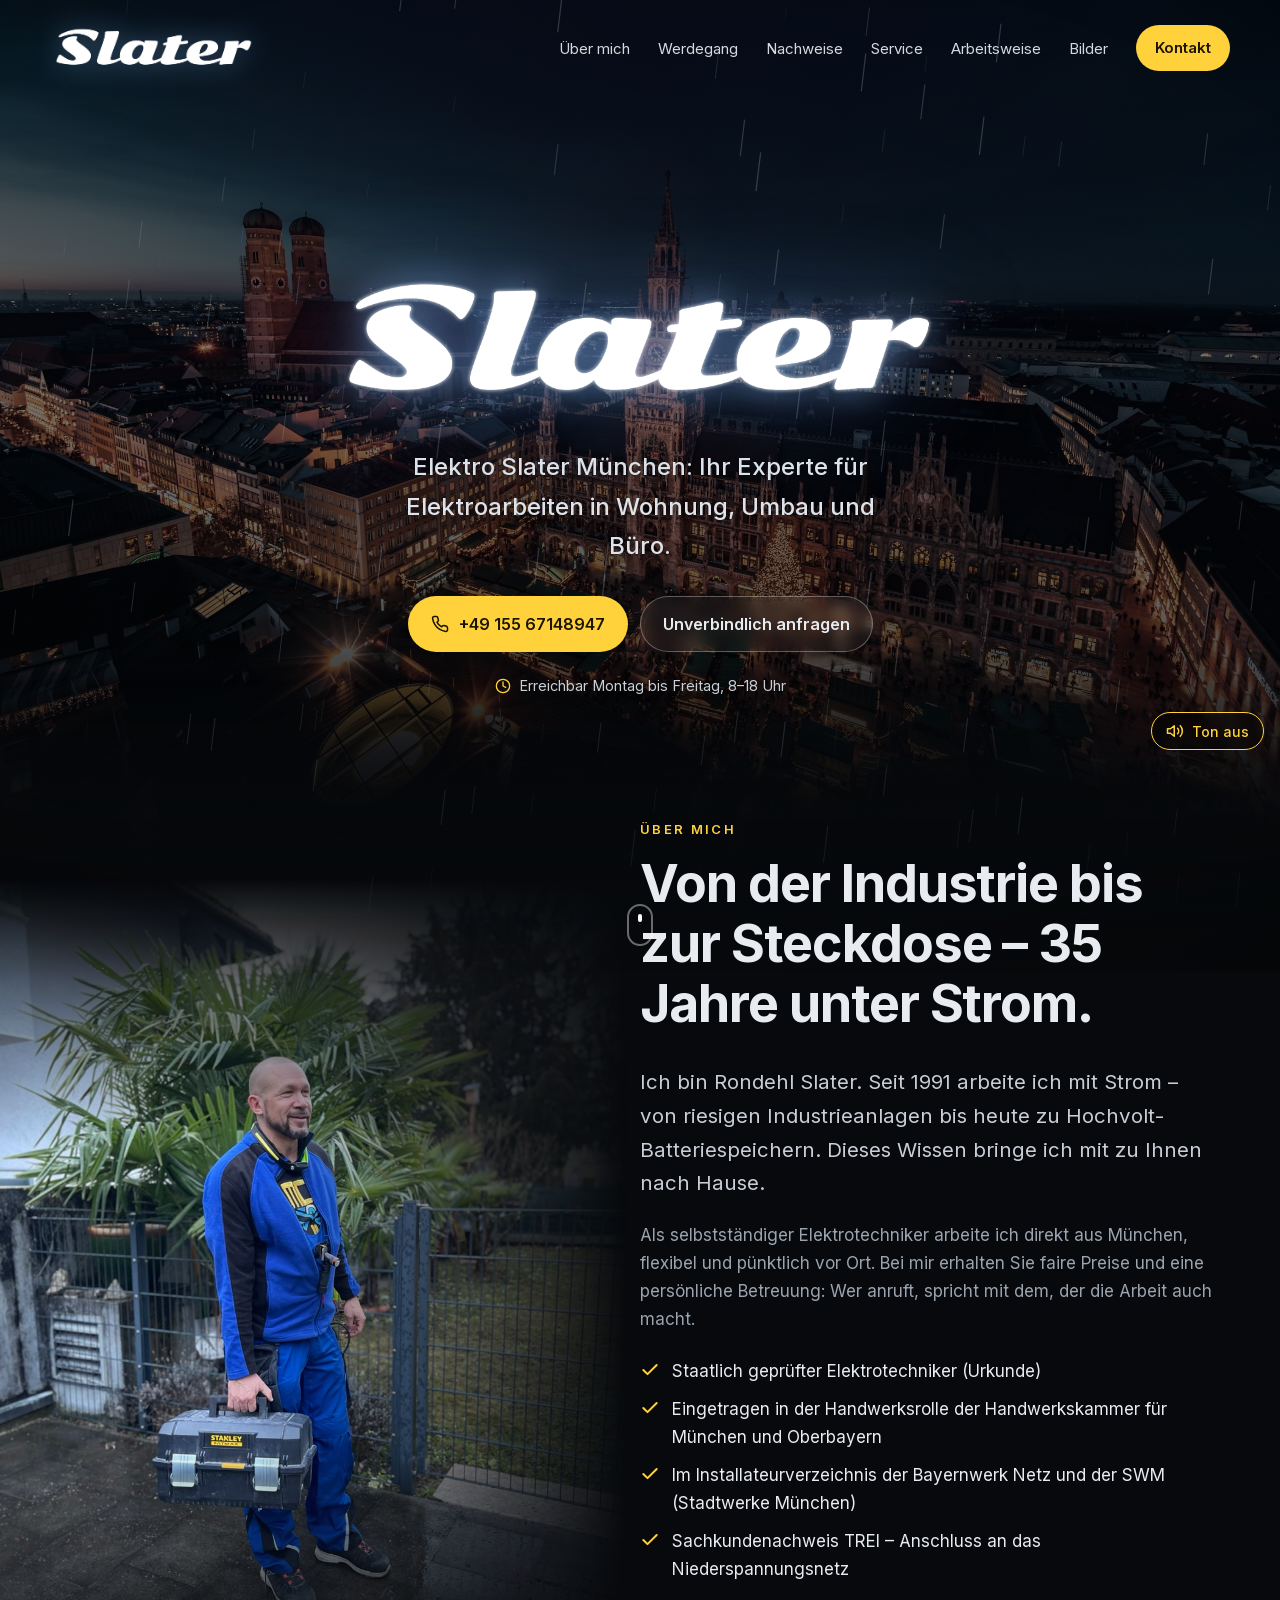
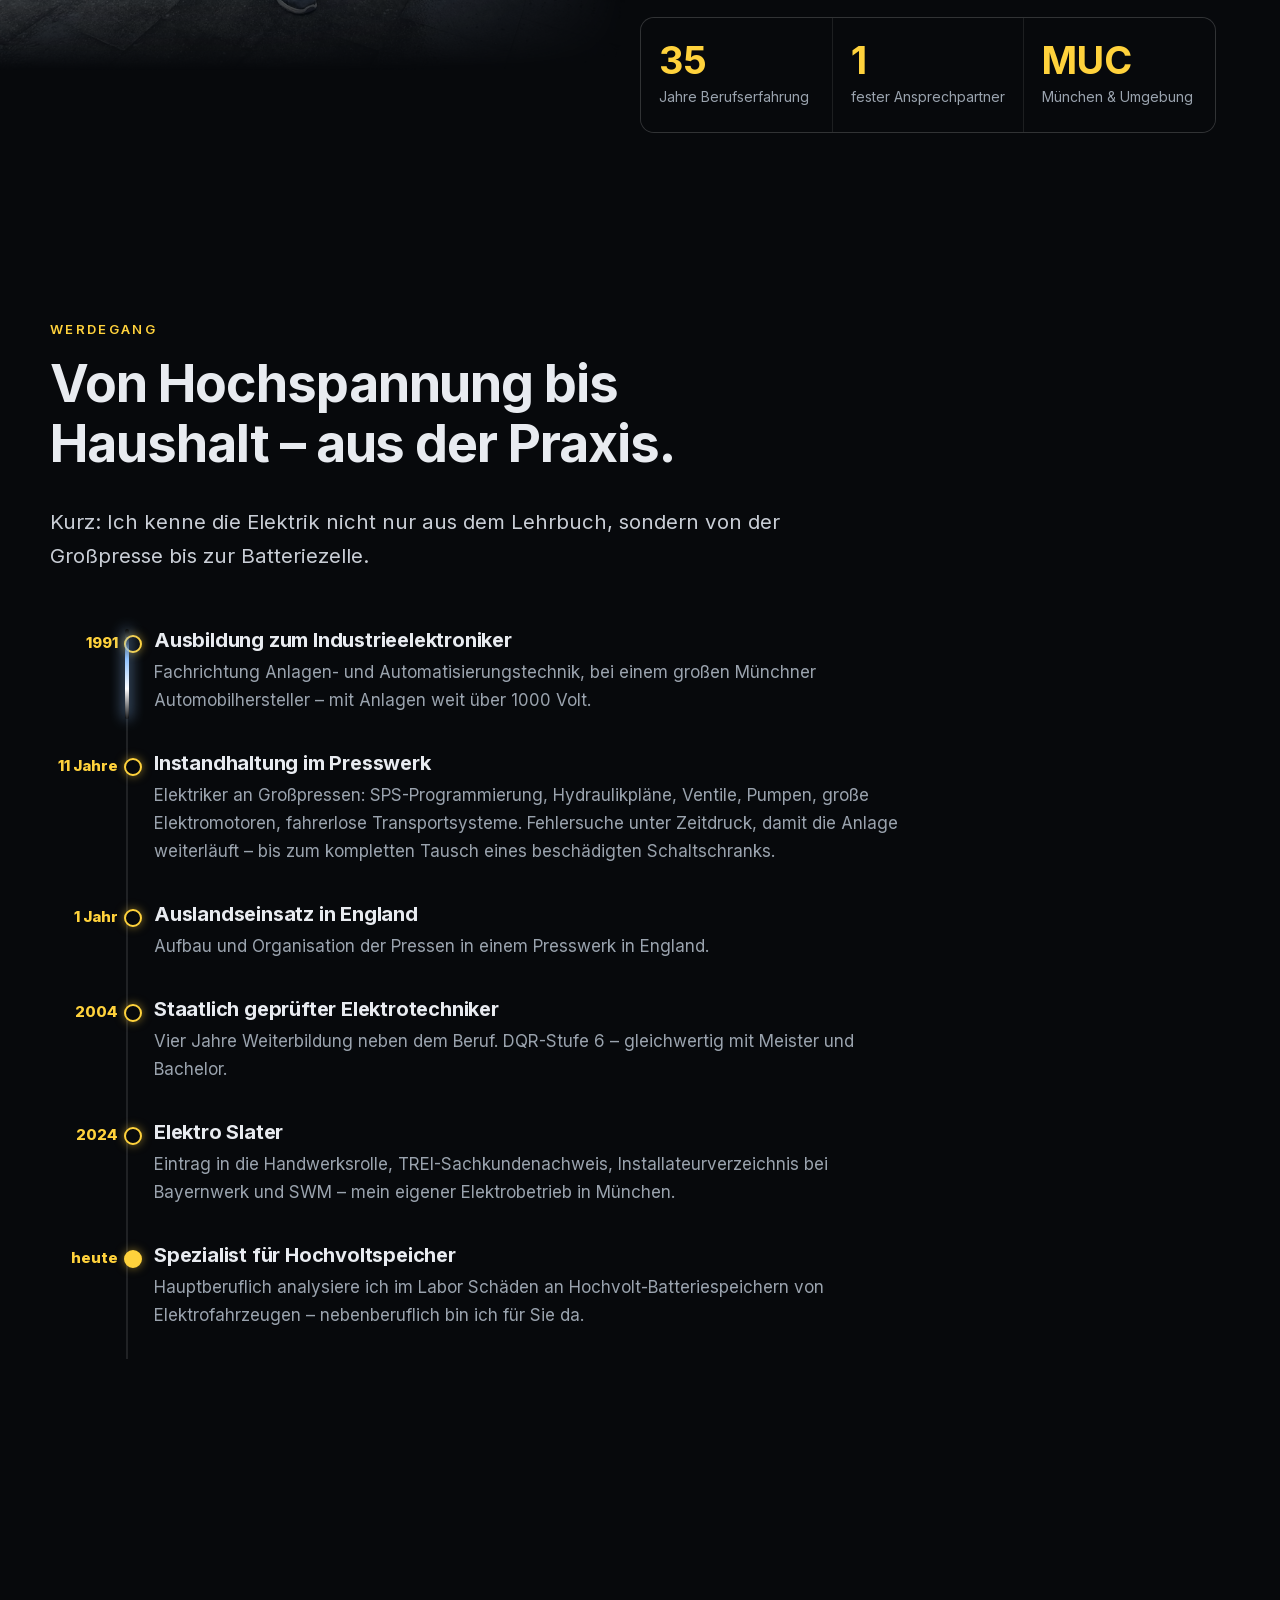
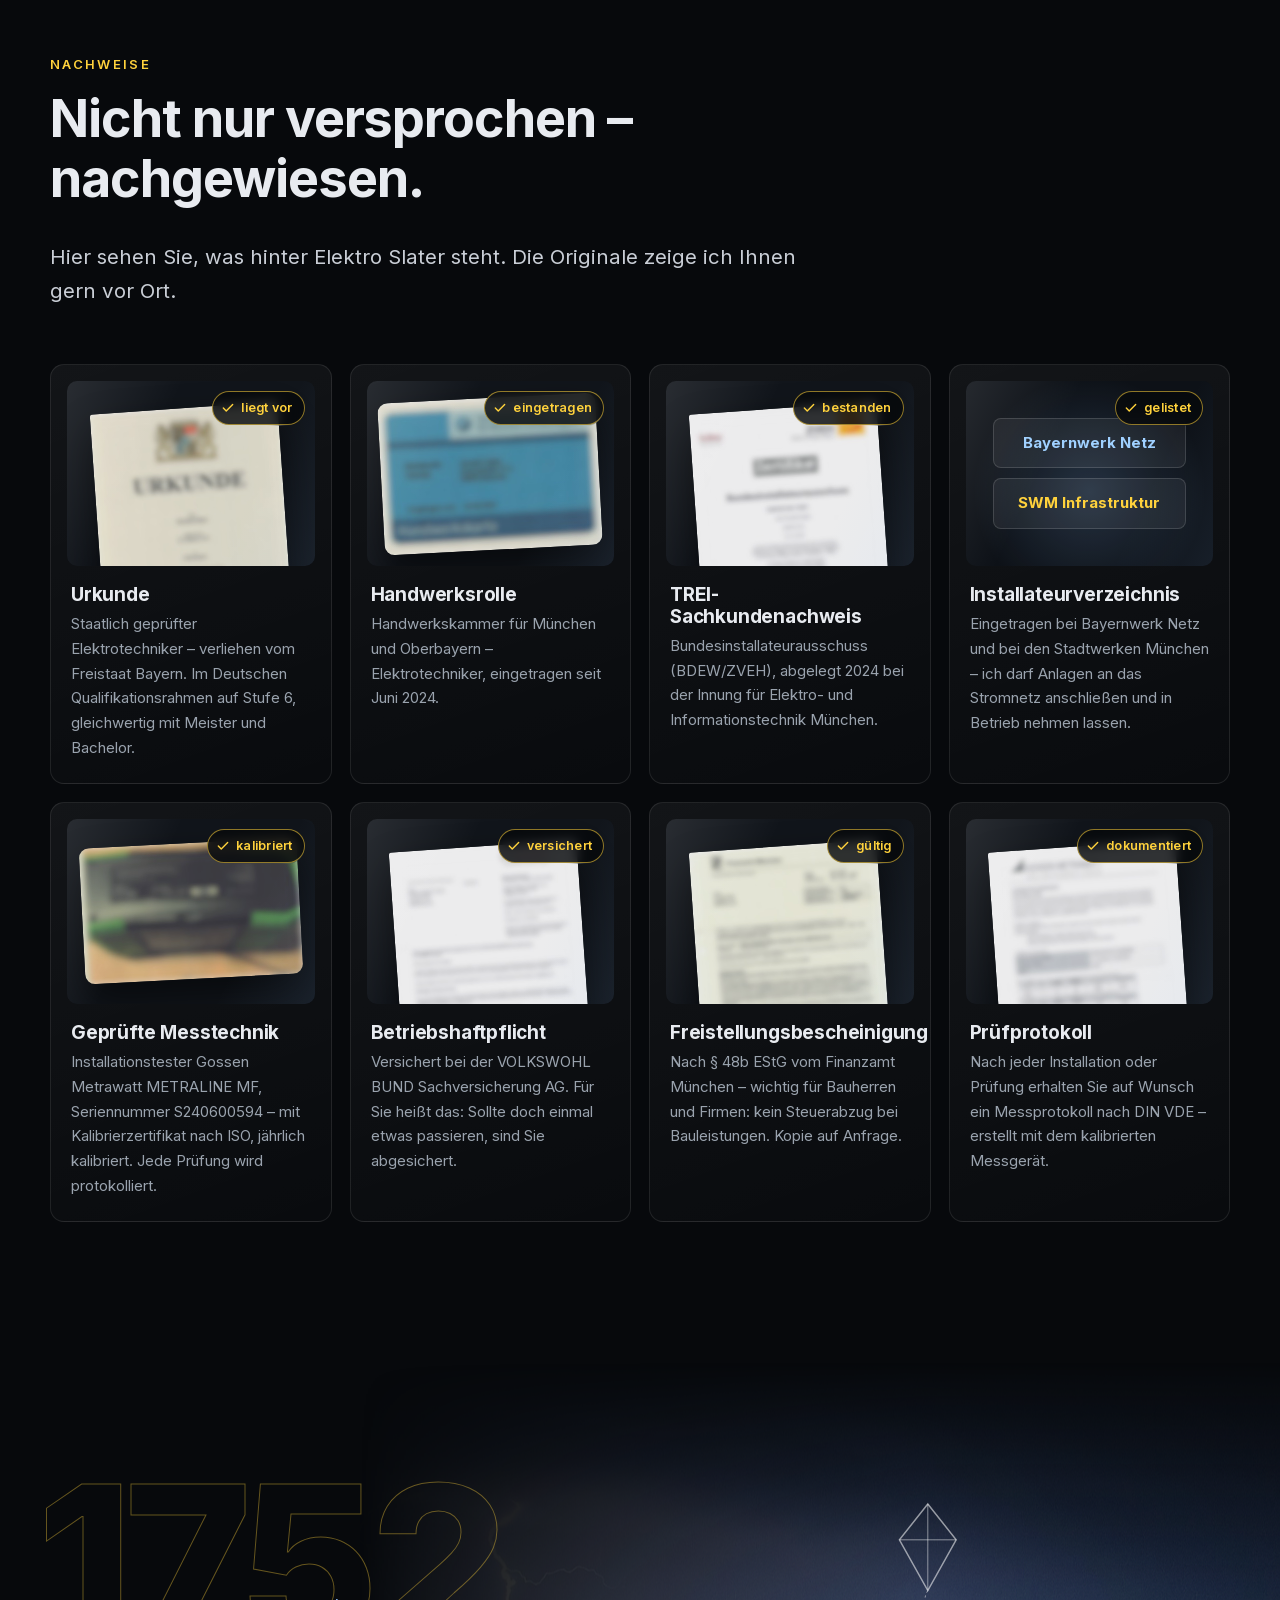
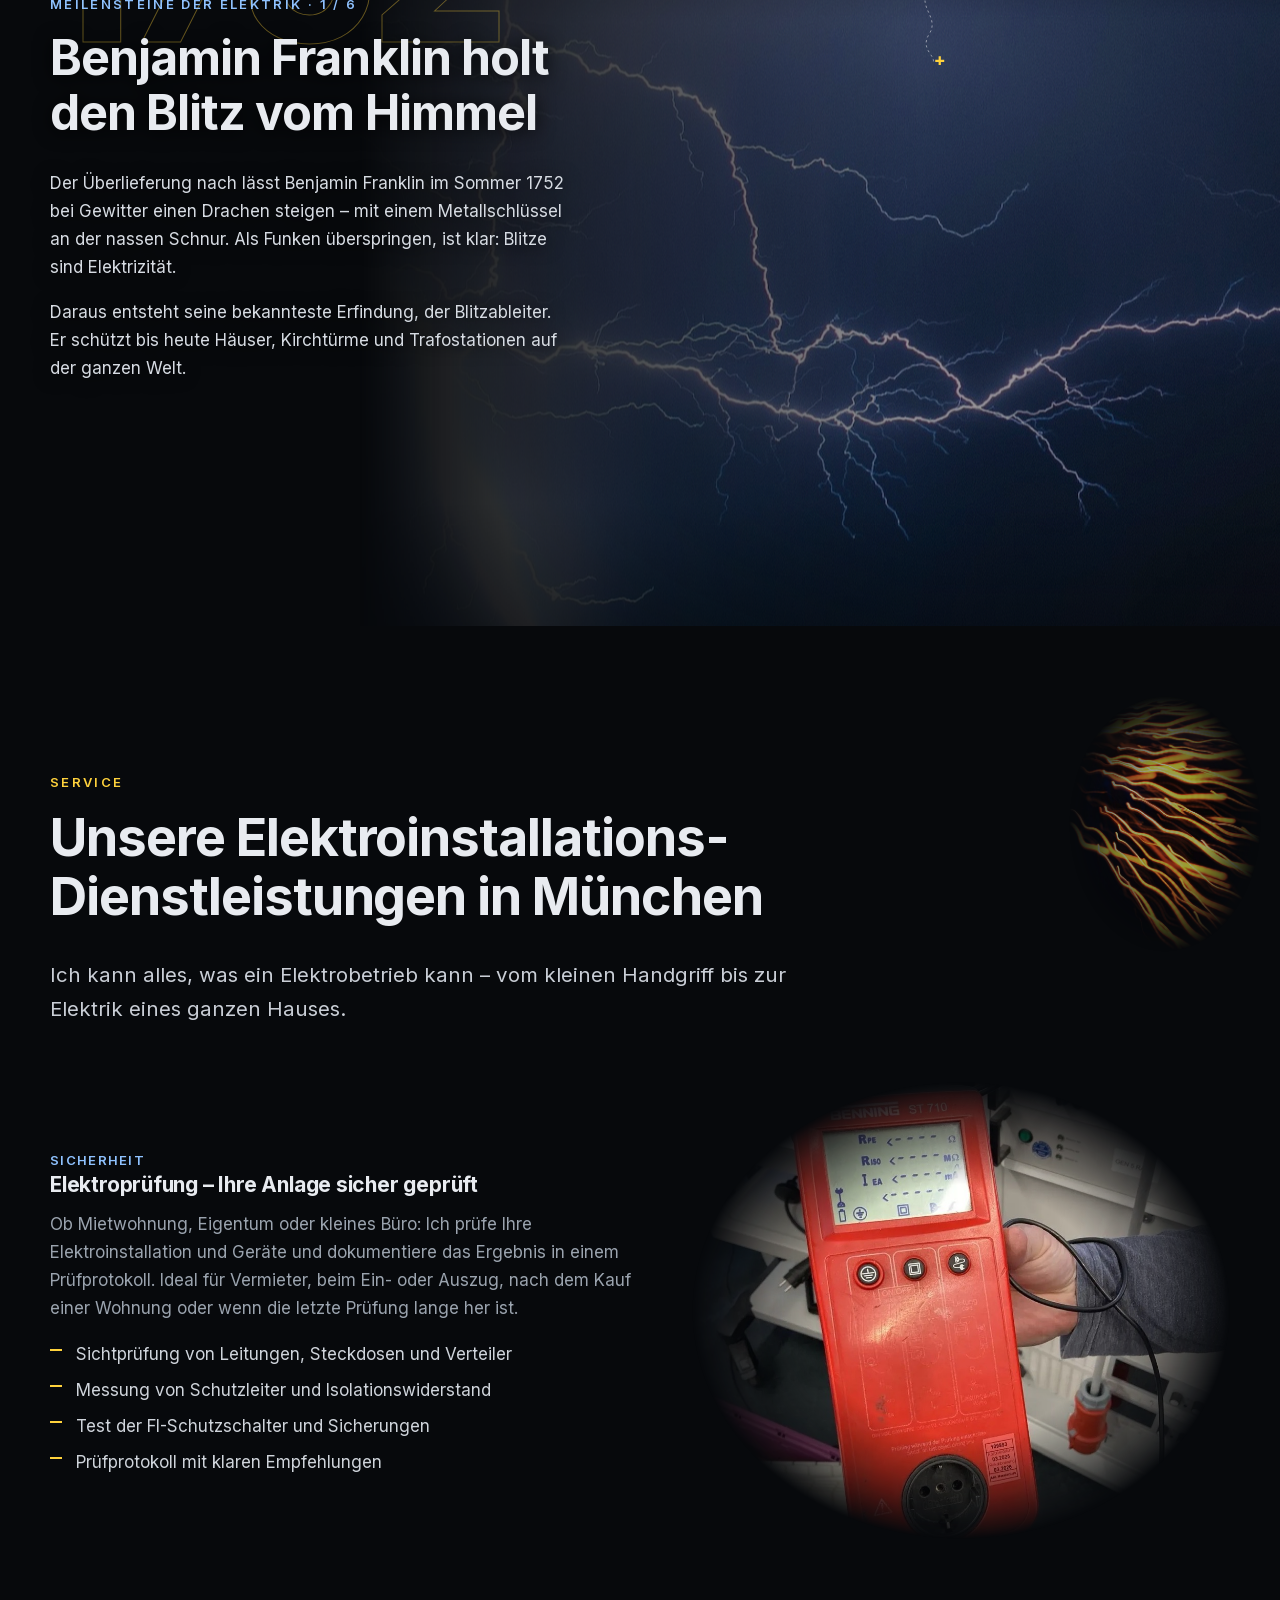
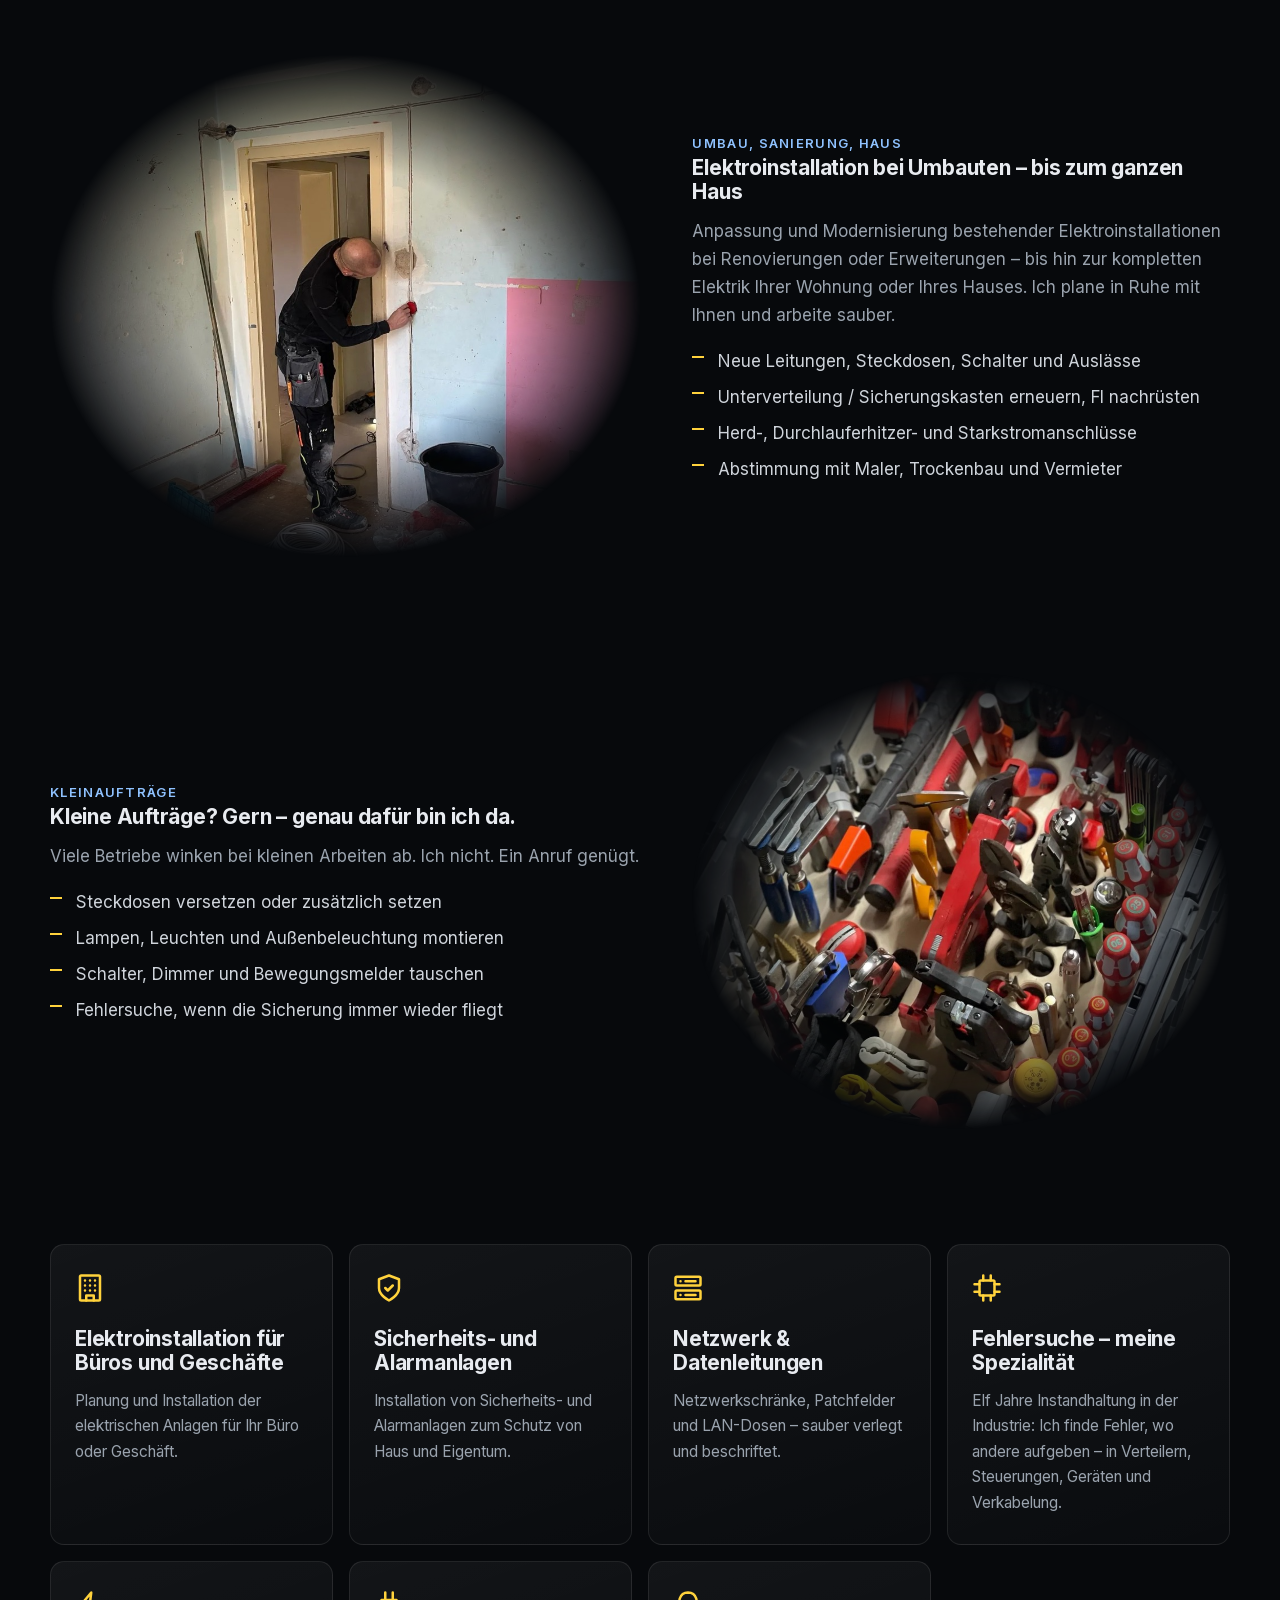
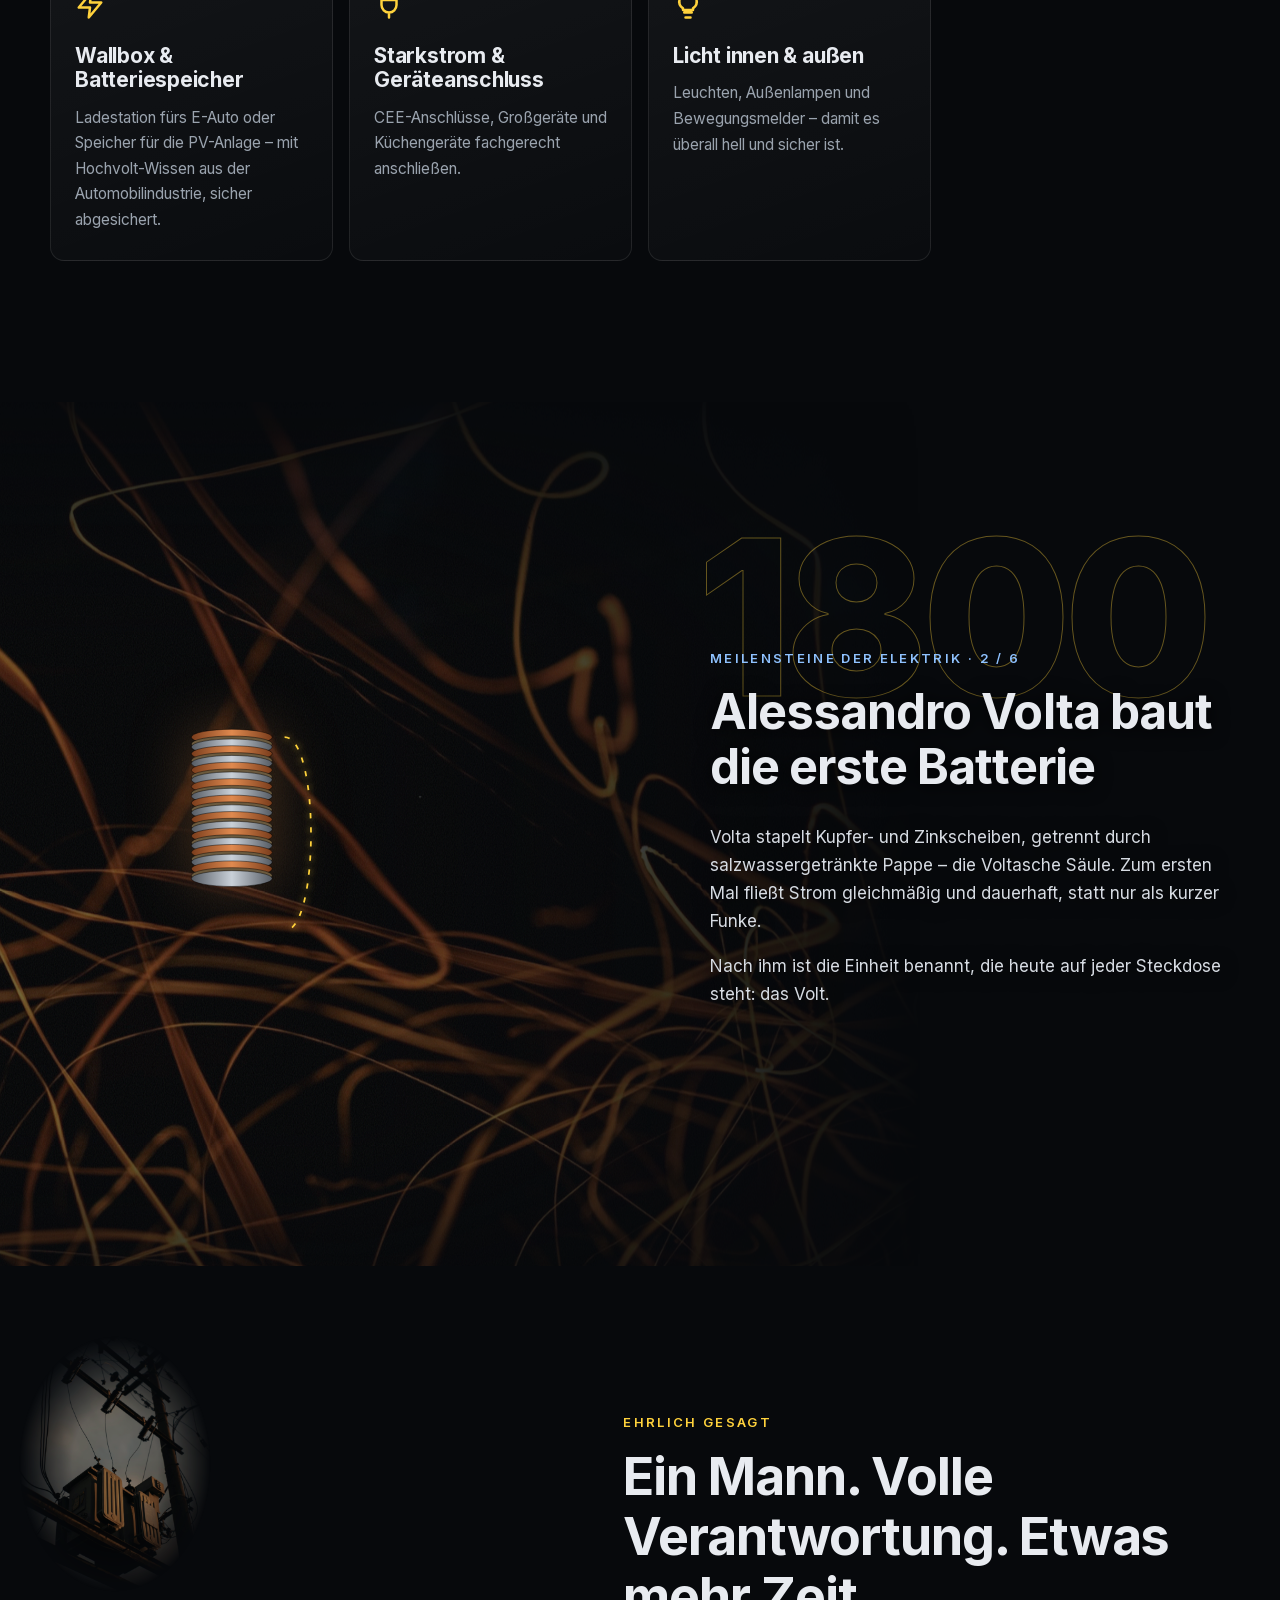
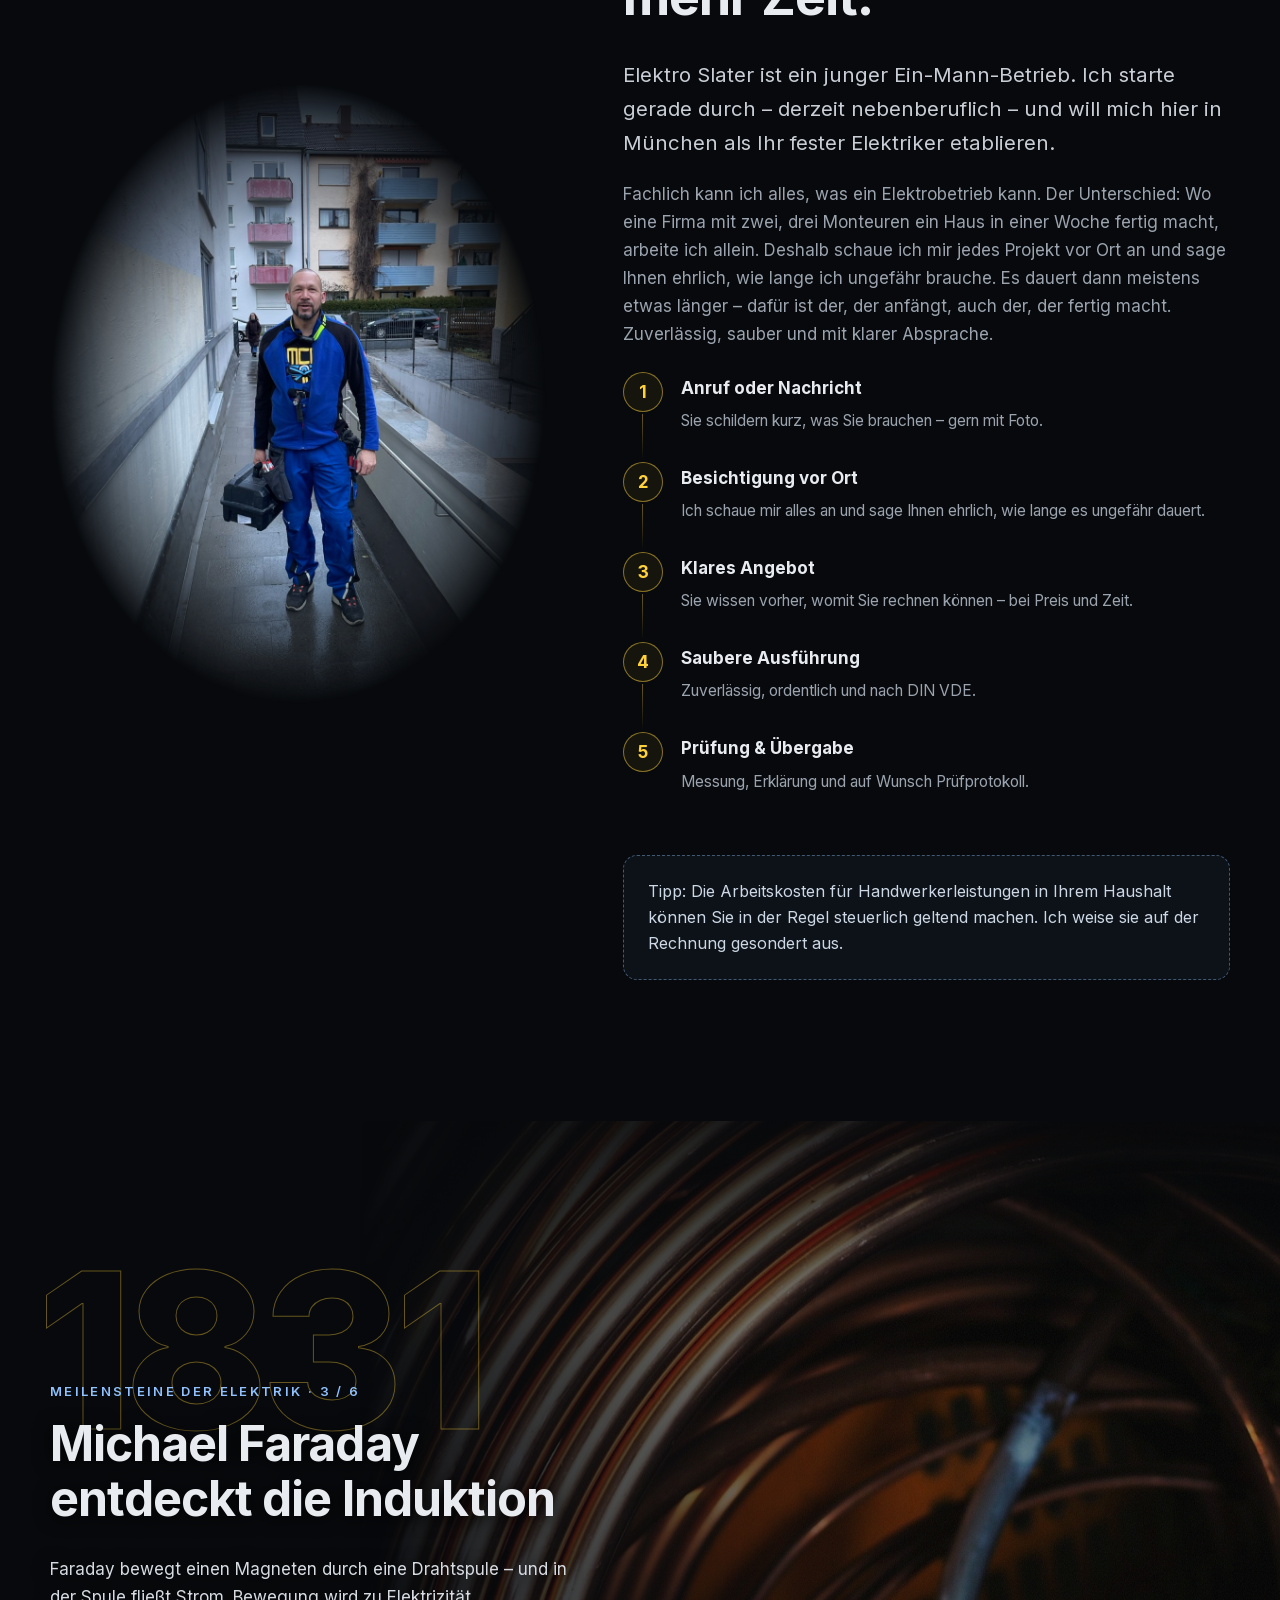
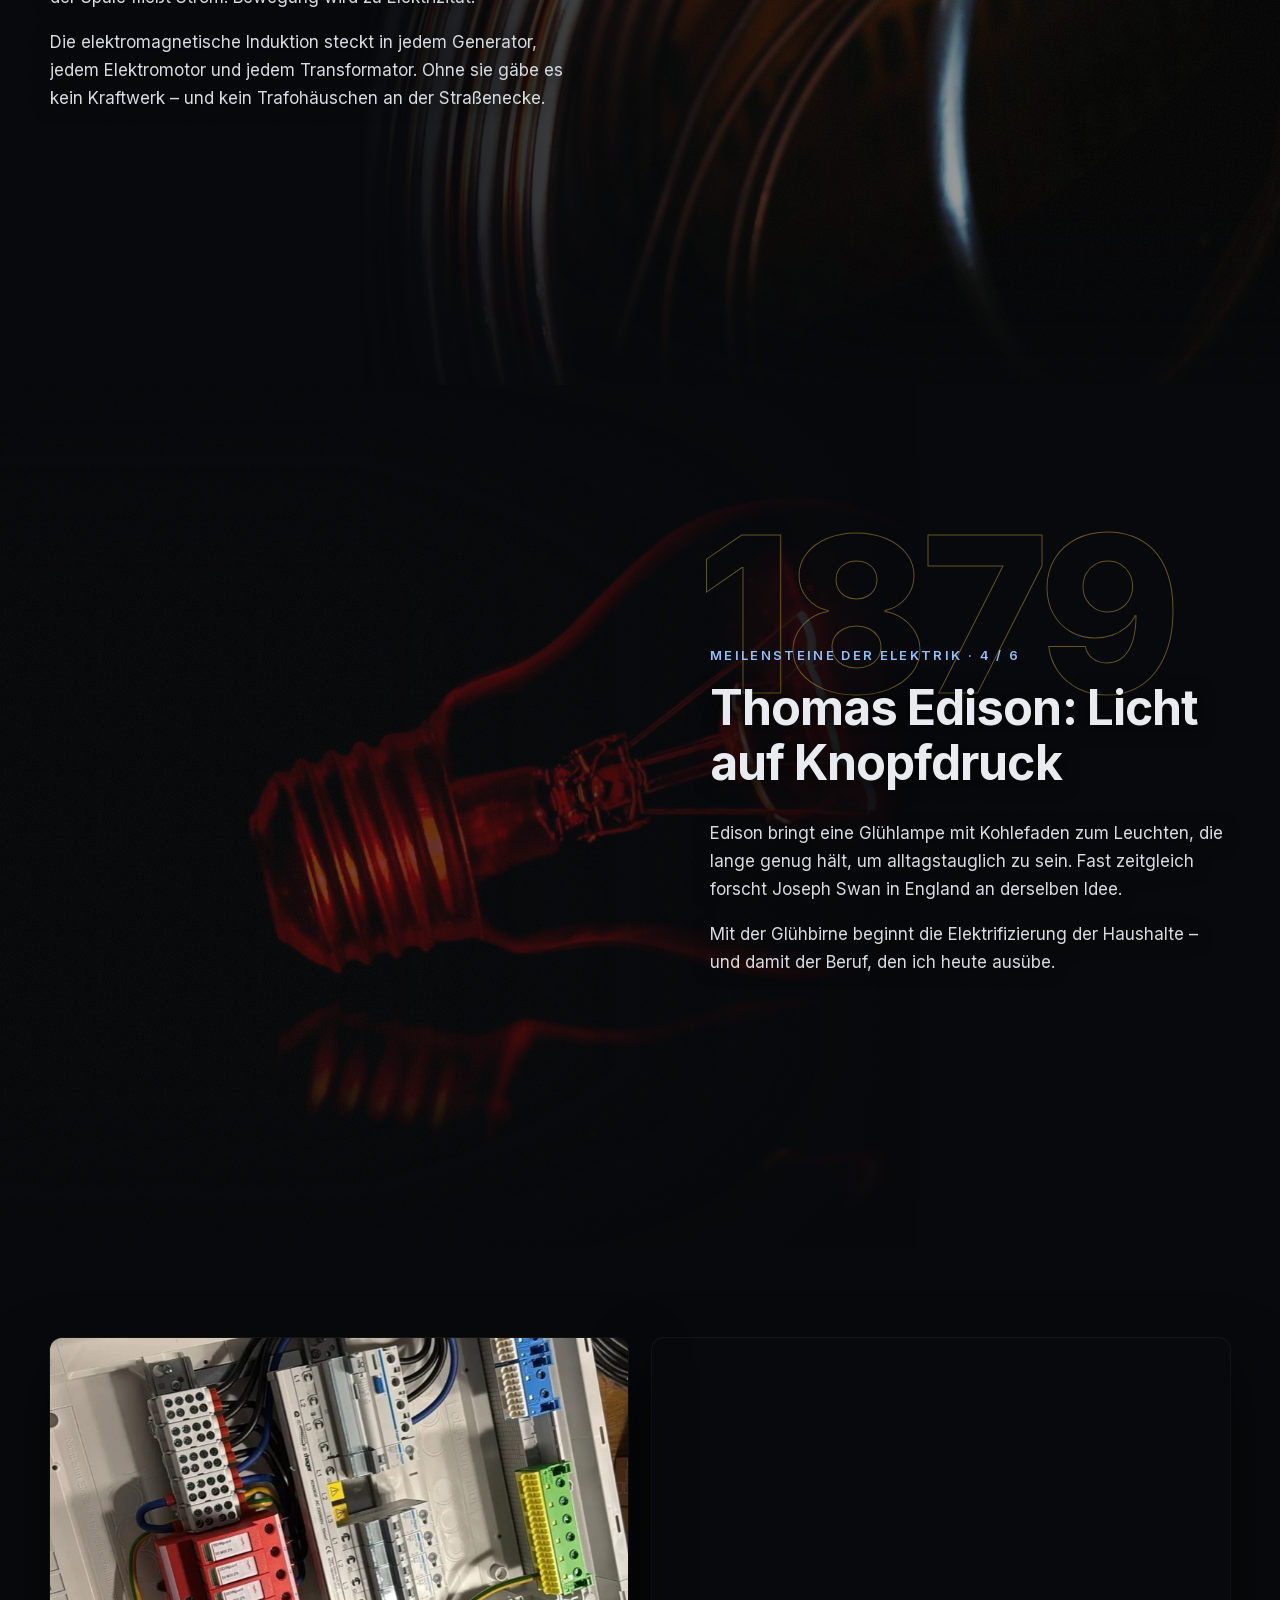
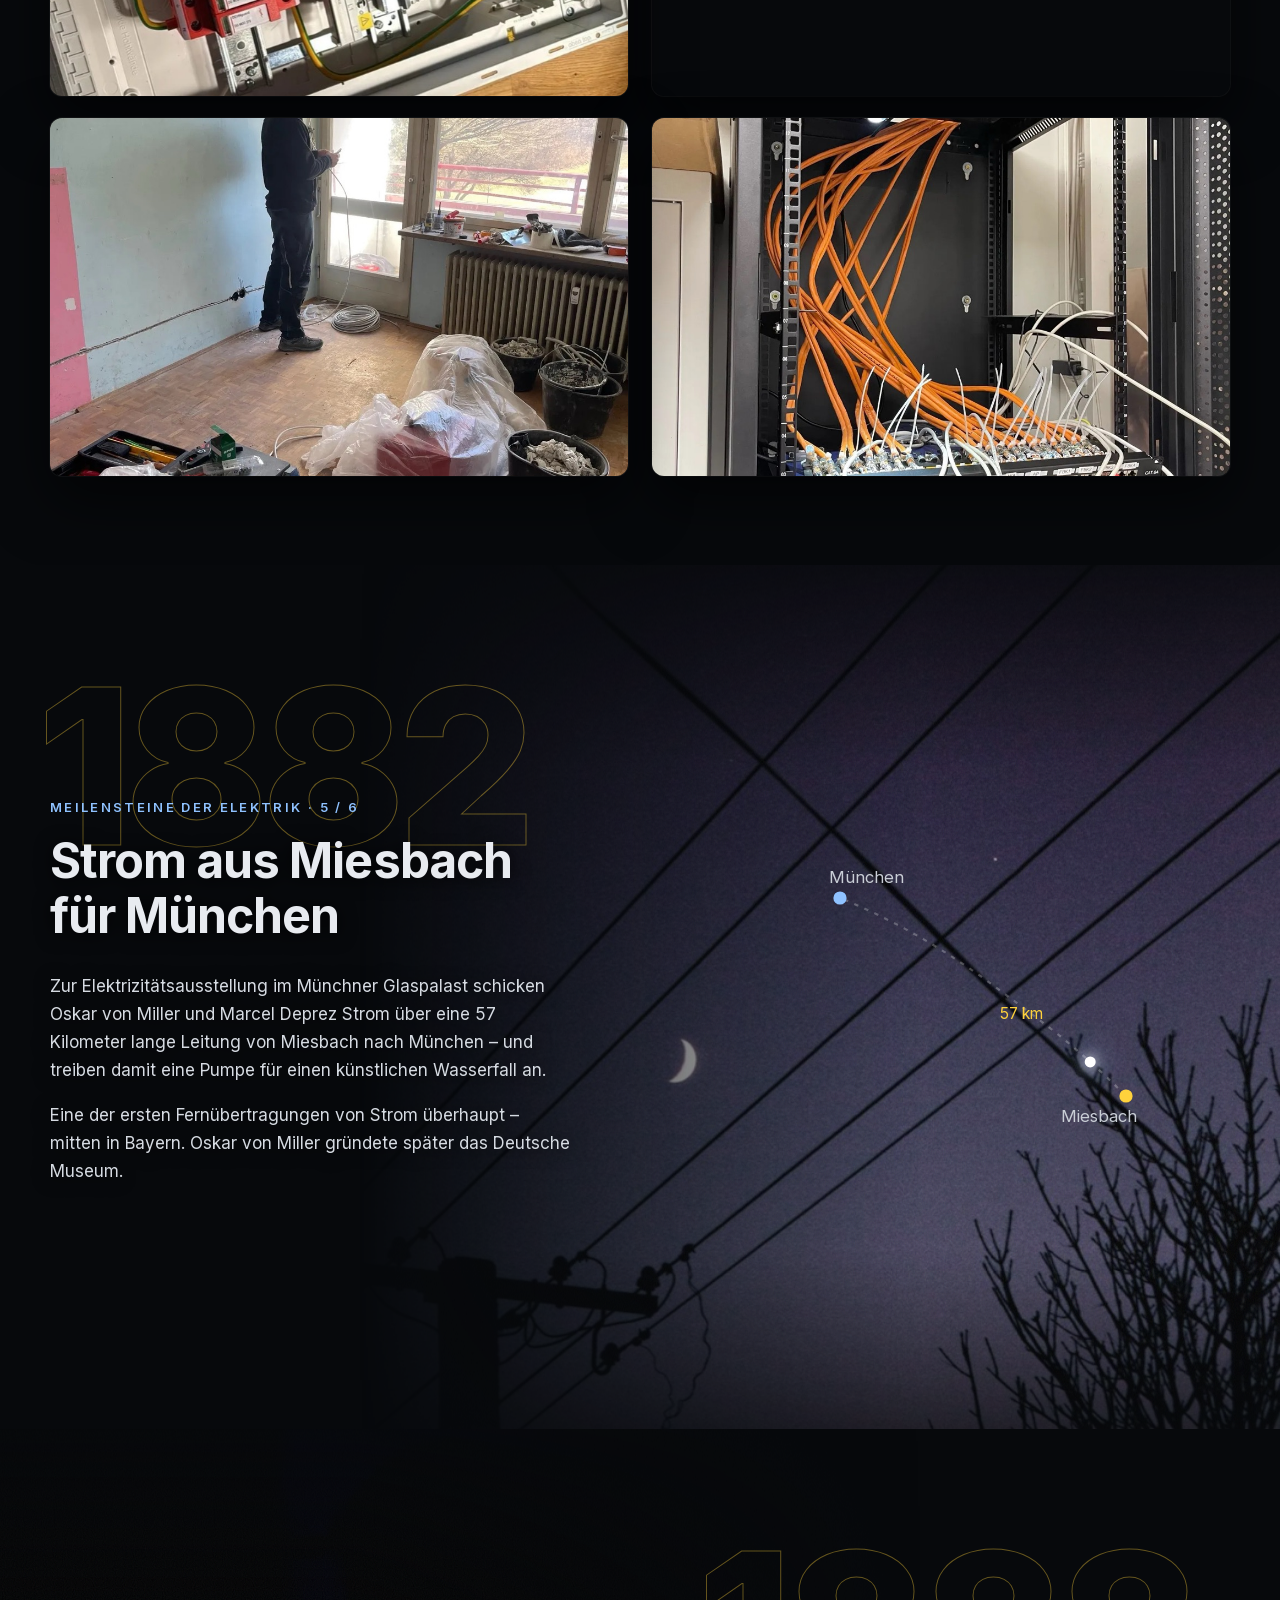
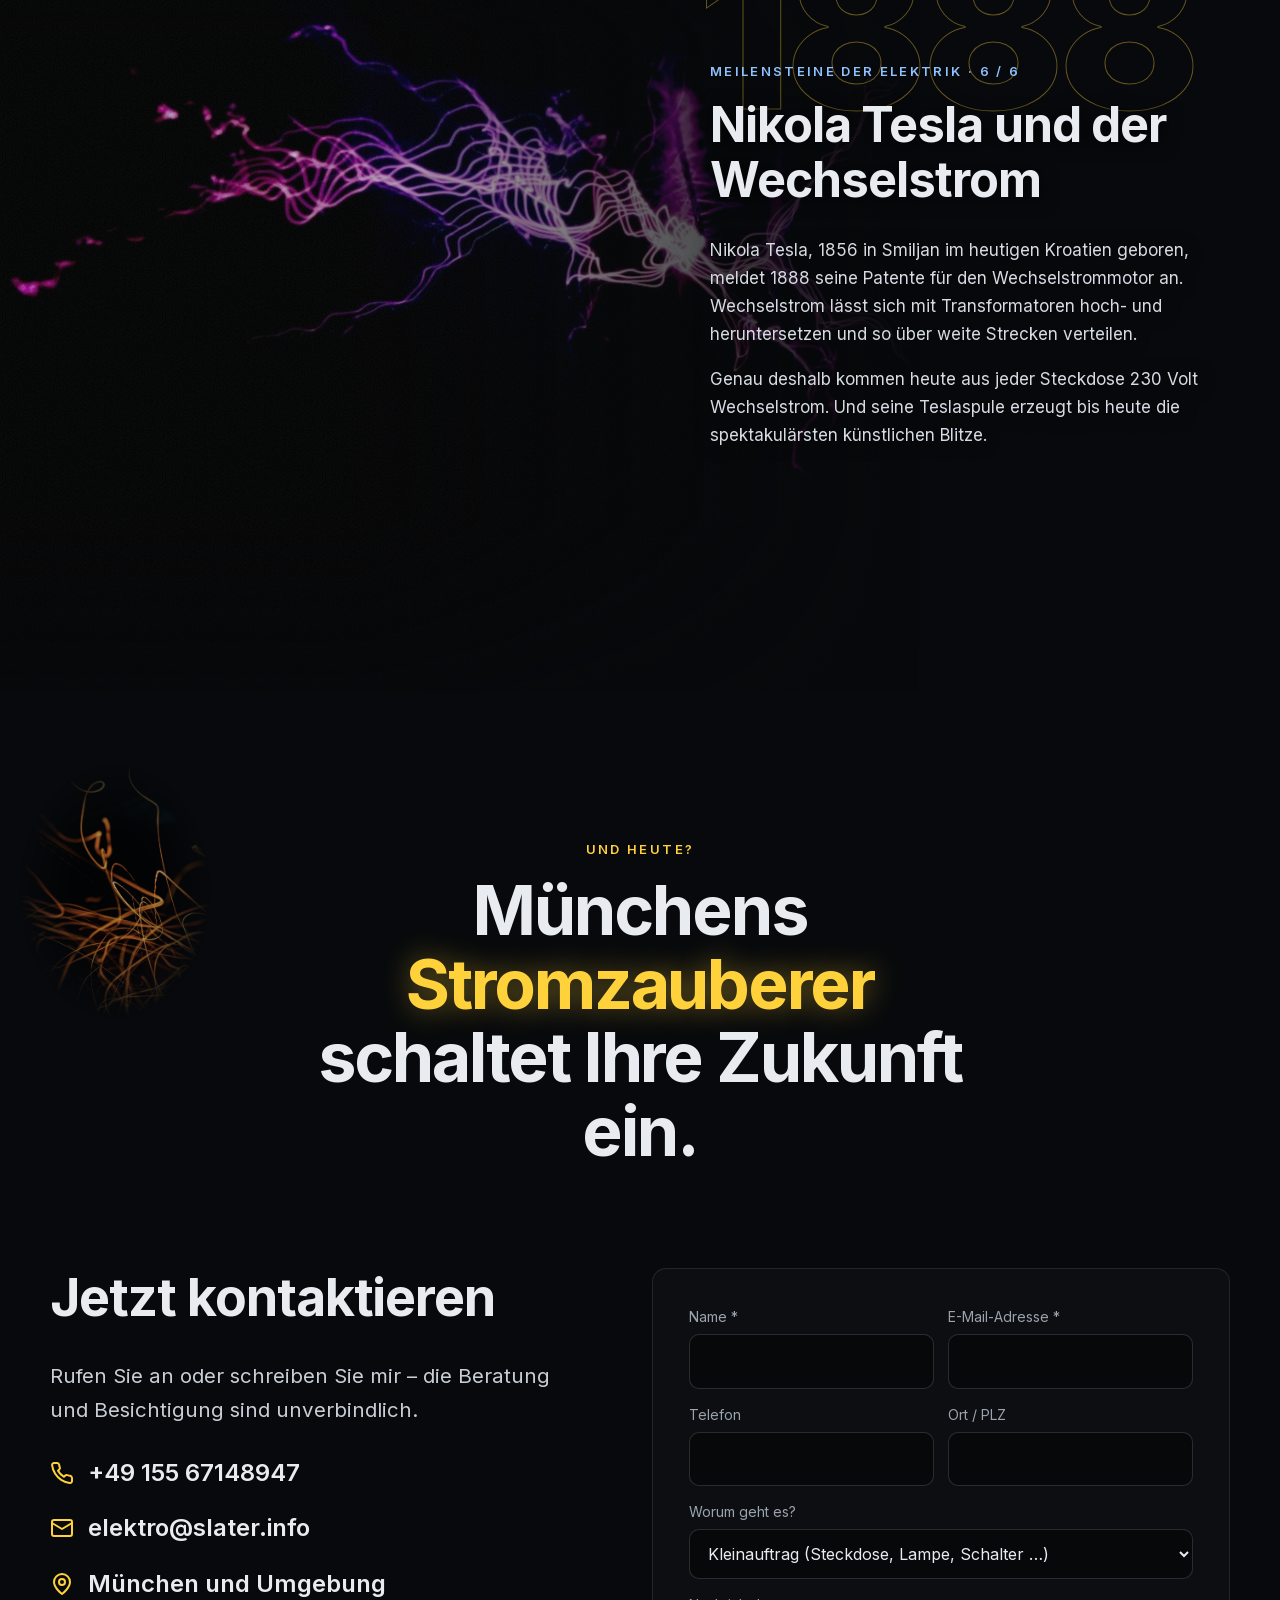
==== commit 9278e9f6: "Gewitter-Ton standardmäßig an, Knopf schaltet aus Co-Authored-By: Claude Opus 5.5 <noreply@anthropic" ====
--- a/index.html
+++ b/index.html
@@ -84,7 +84,7 @@
       <p class="hero-hours"><svg aria-hidden="true"><use href="#i-clock"/></svg>Erreichbar Montag bis Freitag, 8–18 Uhr</p>
     </div>
   </div>
-  <button class="sound-btn" type="button" data-sound aria-pressed="false"><svg aria-hidden="true"><use href="#i-sound"/></svg><span>Gewitter hören</span></button>
+  <button class="sound-btn" type="button" data-sound aria-pressed="false"><svg aria-hidden="true"><use href="#i-sound"/></svg><span>Ton aus</span></button>
   <a class="scroll-cue" href="#ueber-mich" aria-label="Weiter nach unten"></a>
 </section>
 
@@ -494,7 +494,7 @@
   </div>
 </footer>
 
-<script src="js/storm.js?v=4" defer></script>
+<script src="js/storm.js?v=5" defer></script>
 <script src="js/main.js?v=4" defer></script>
 </body>
 </html>
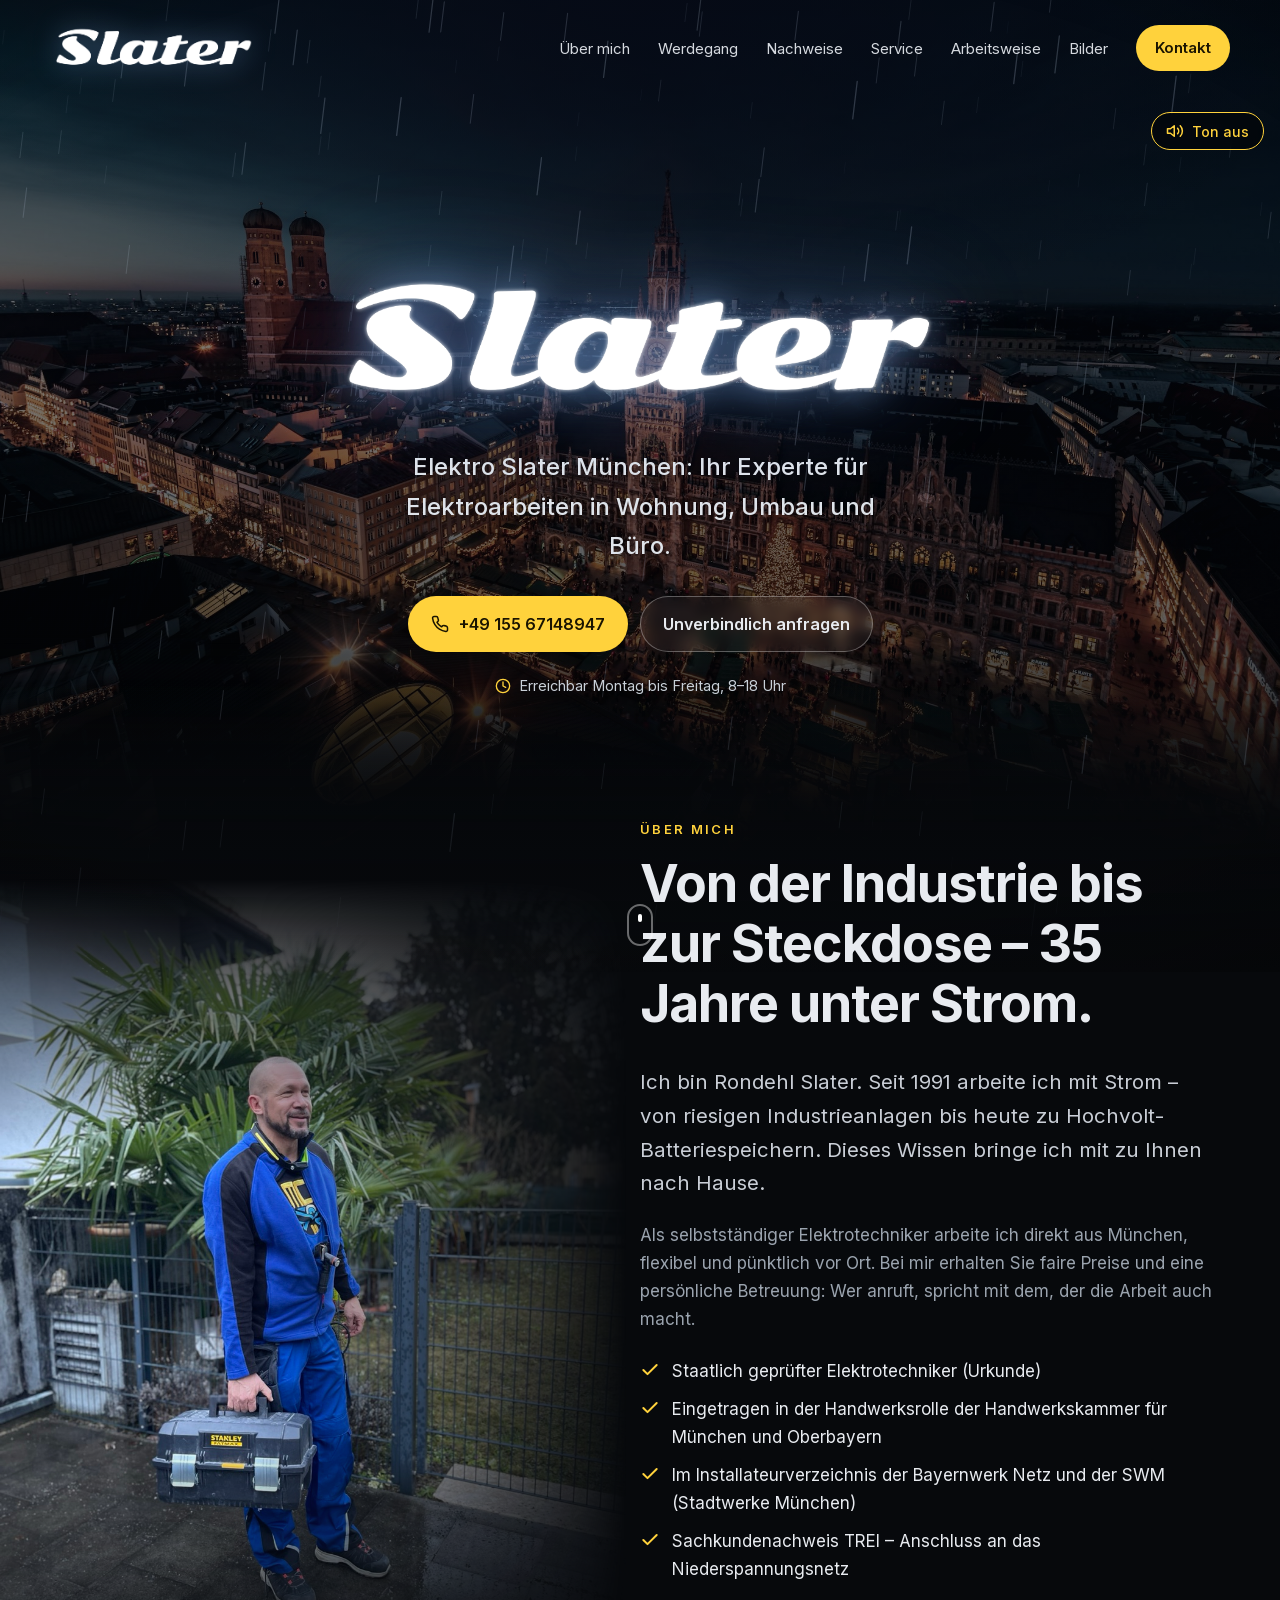
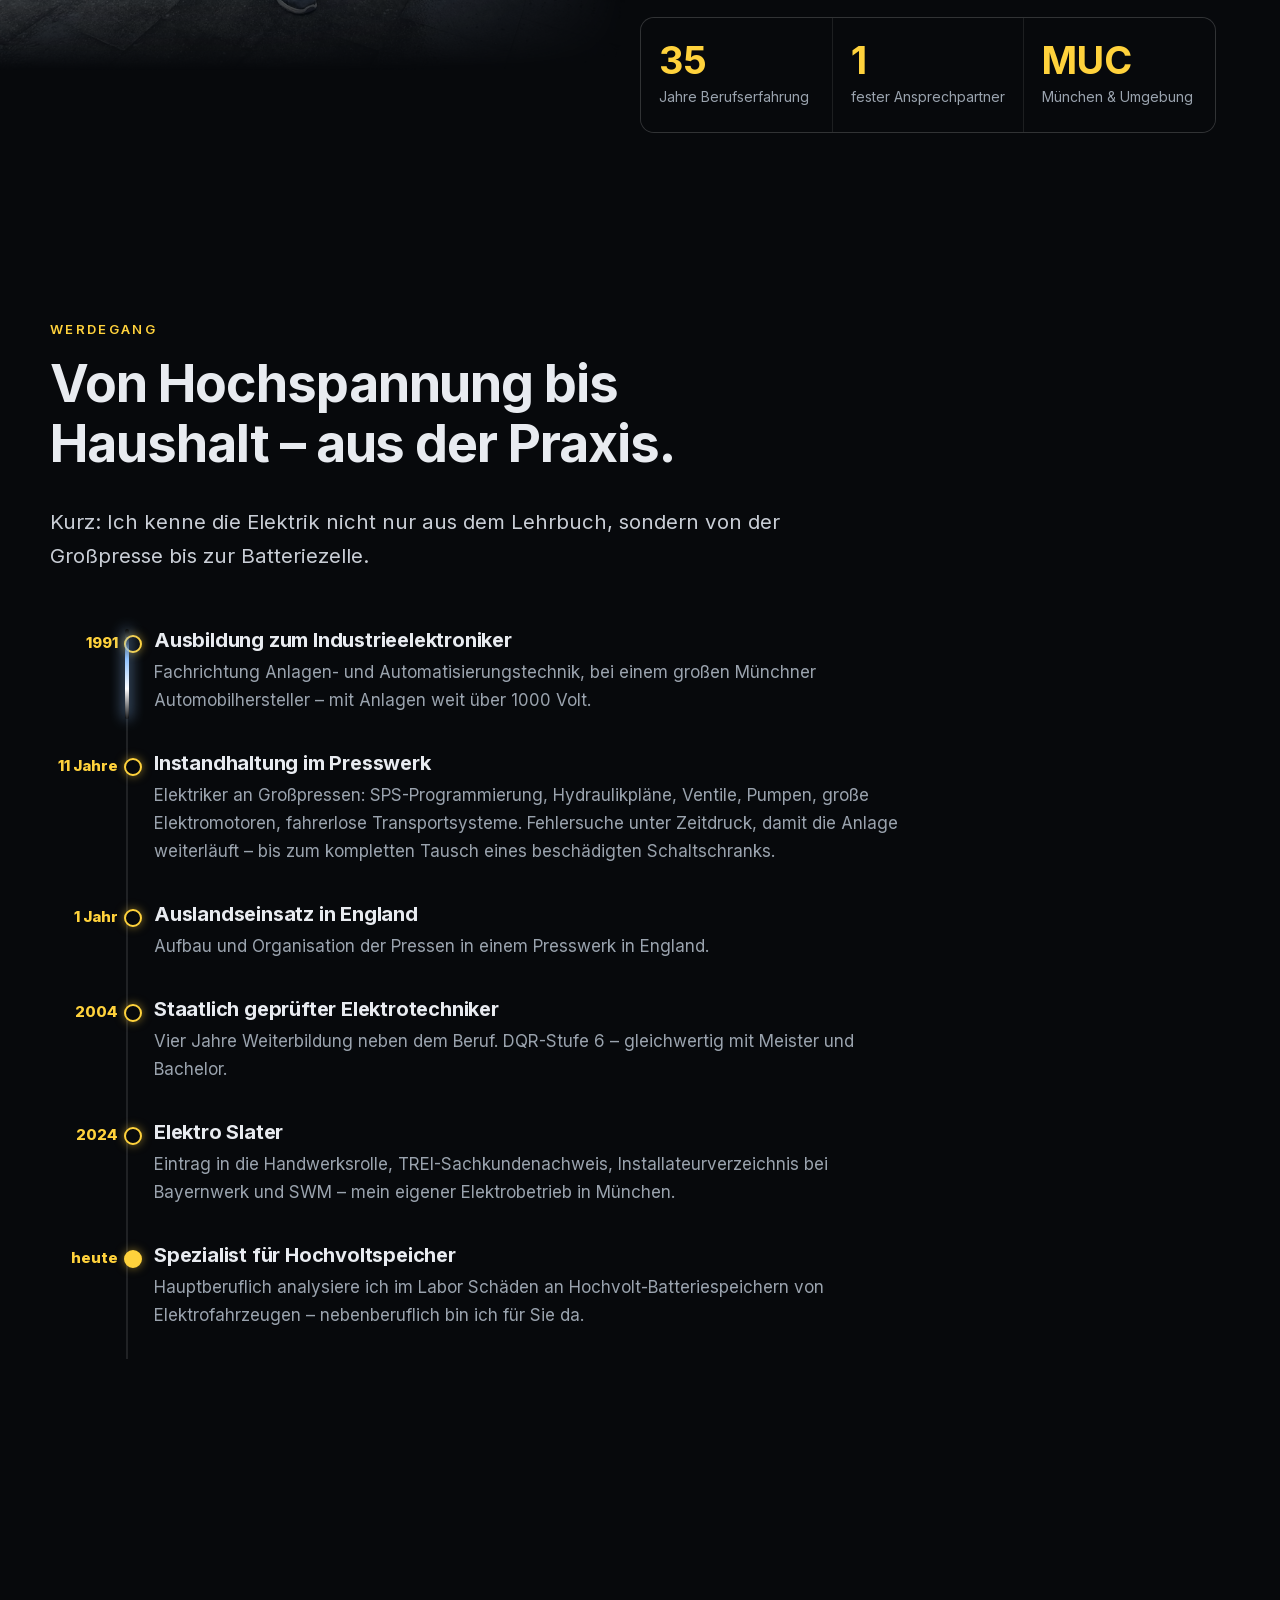
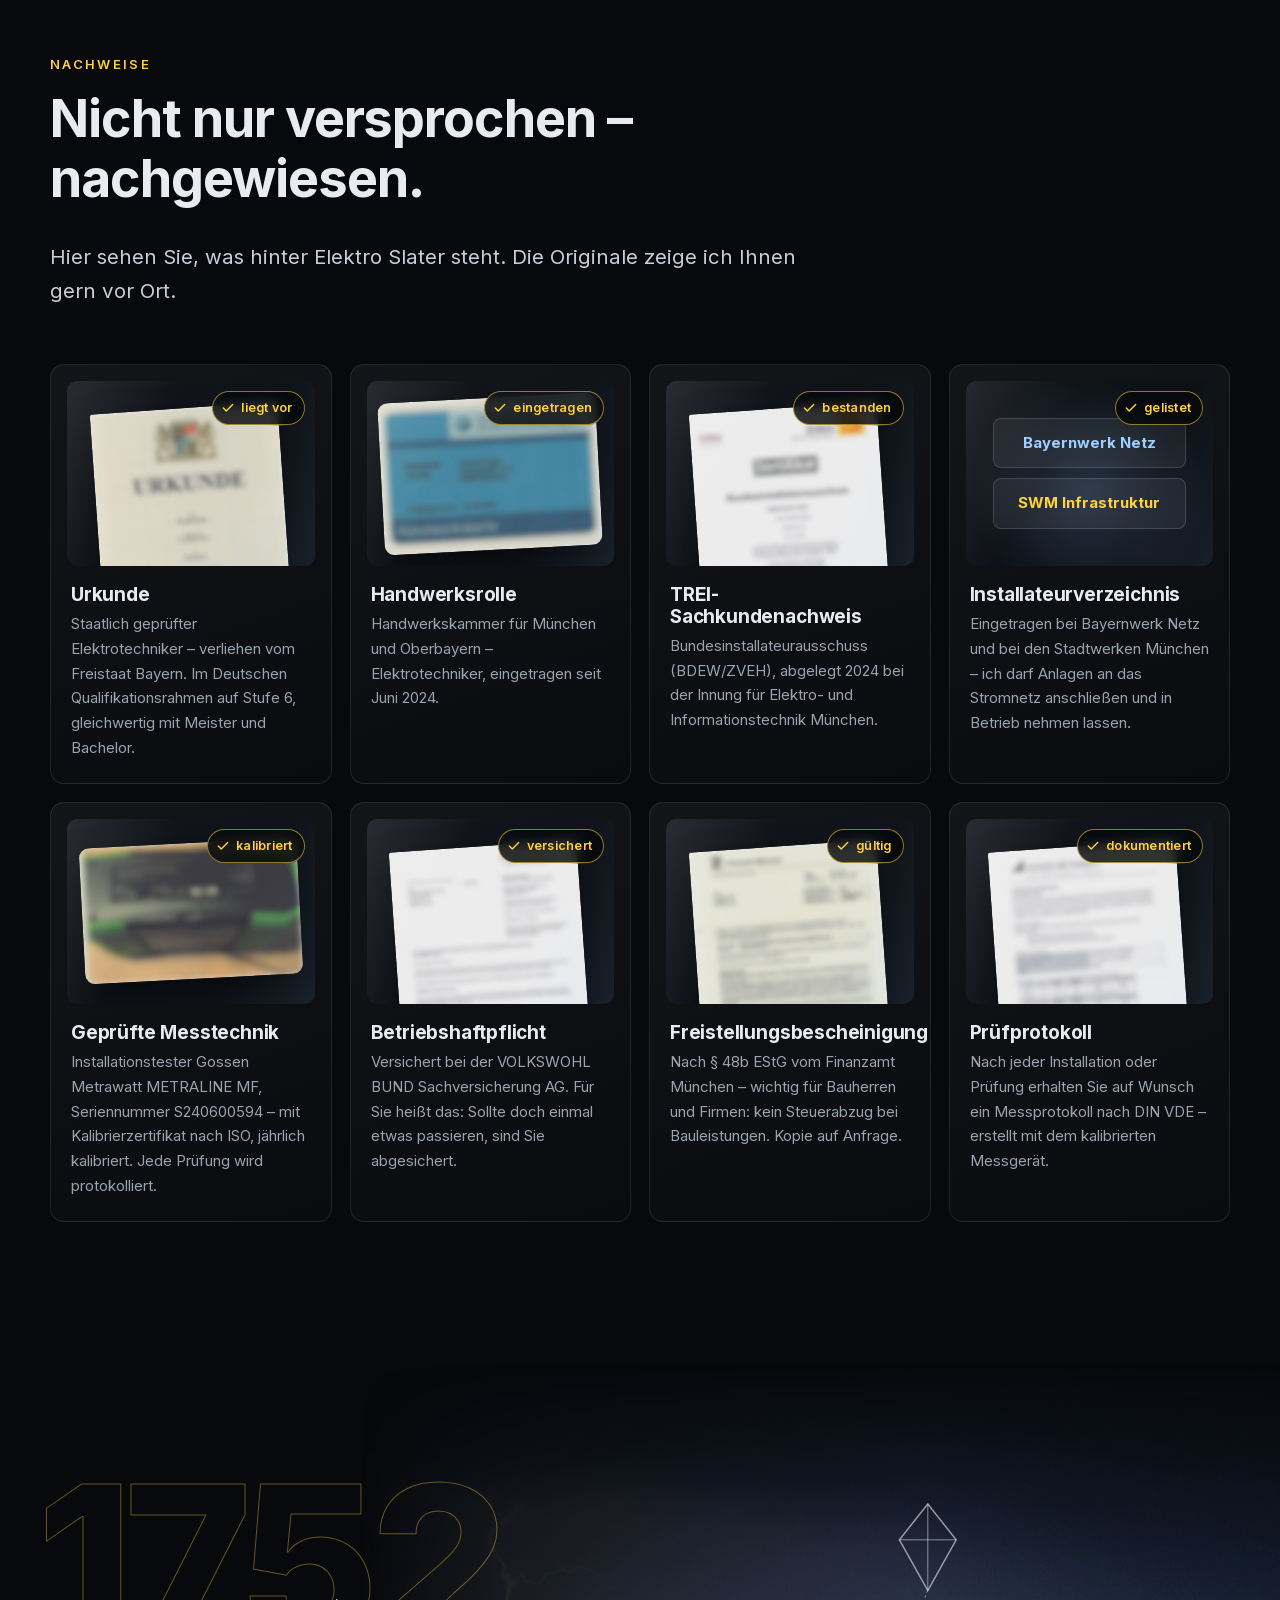
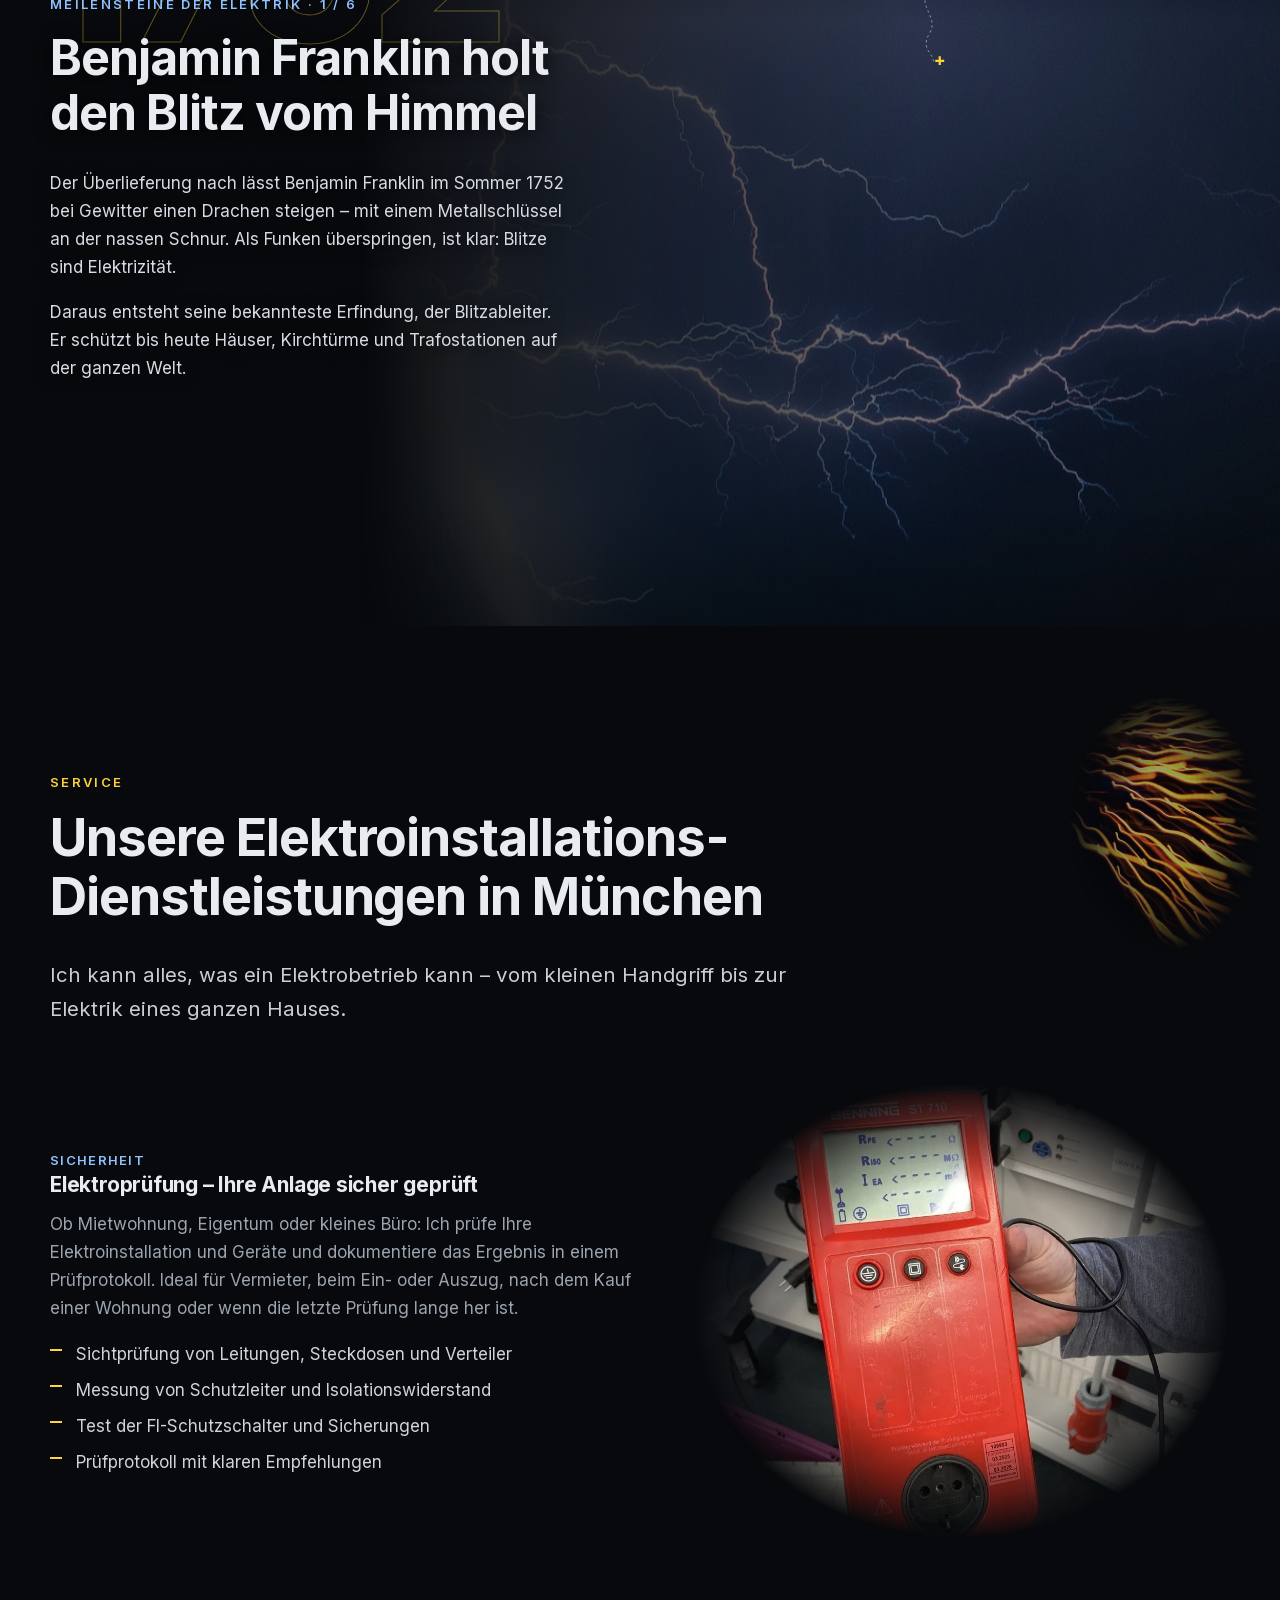
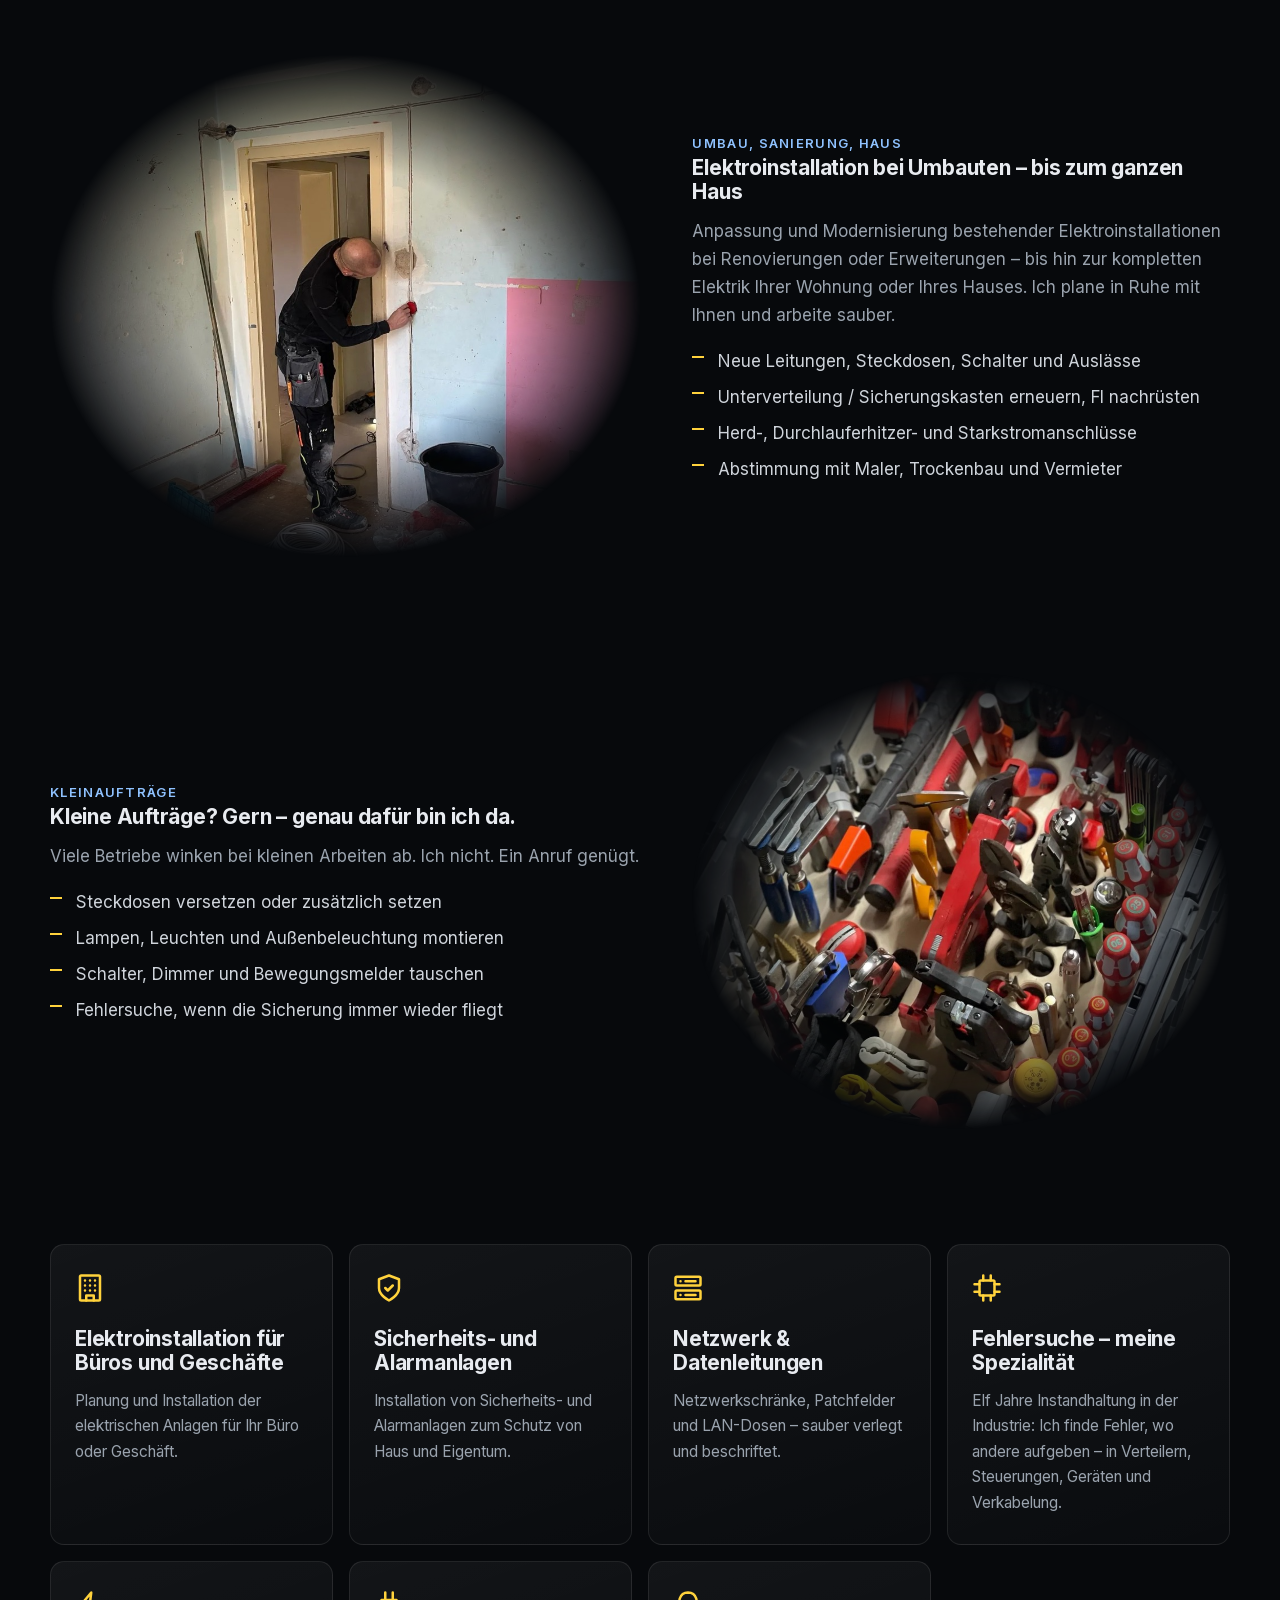
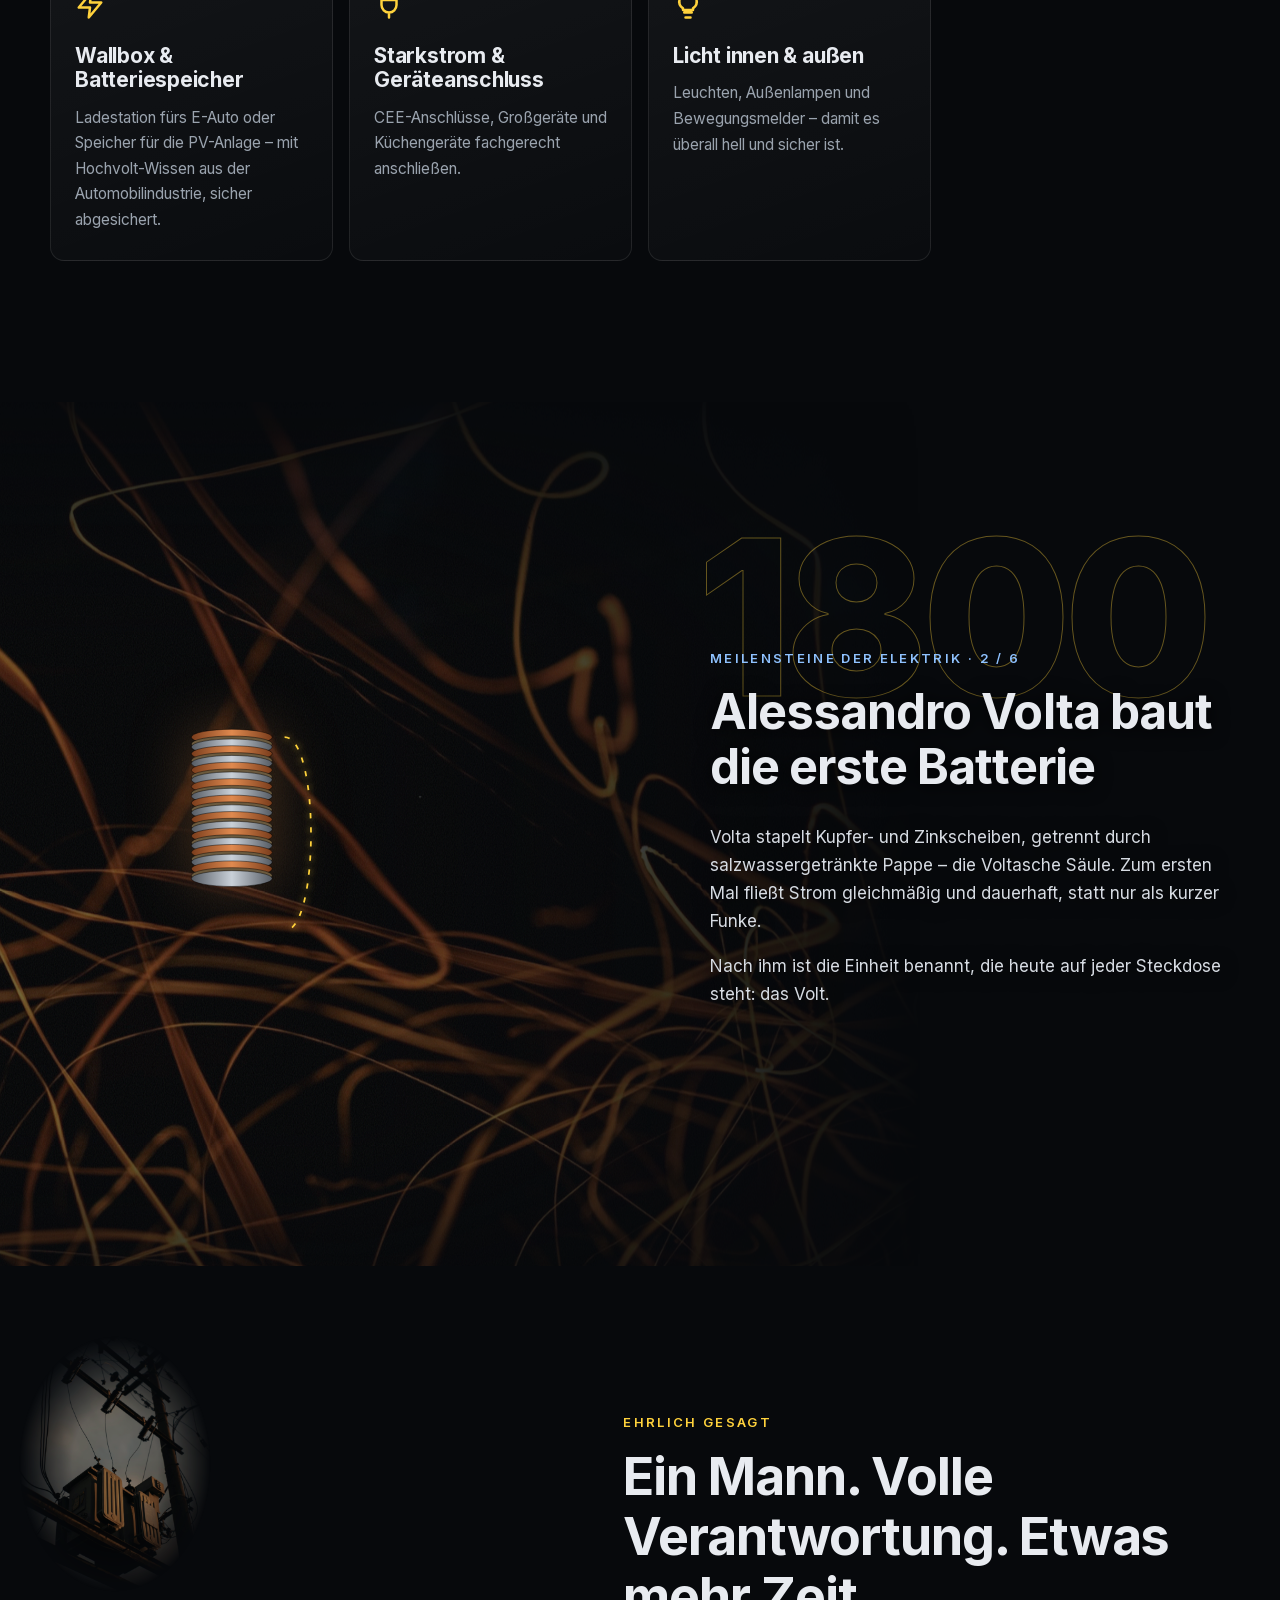
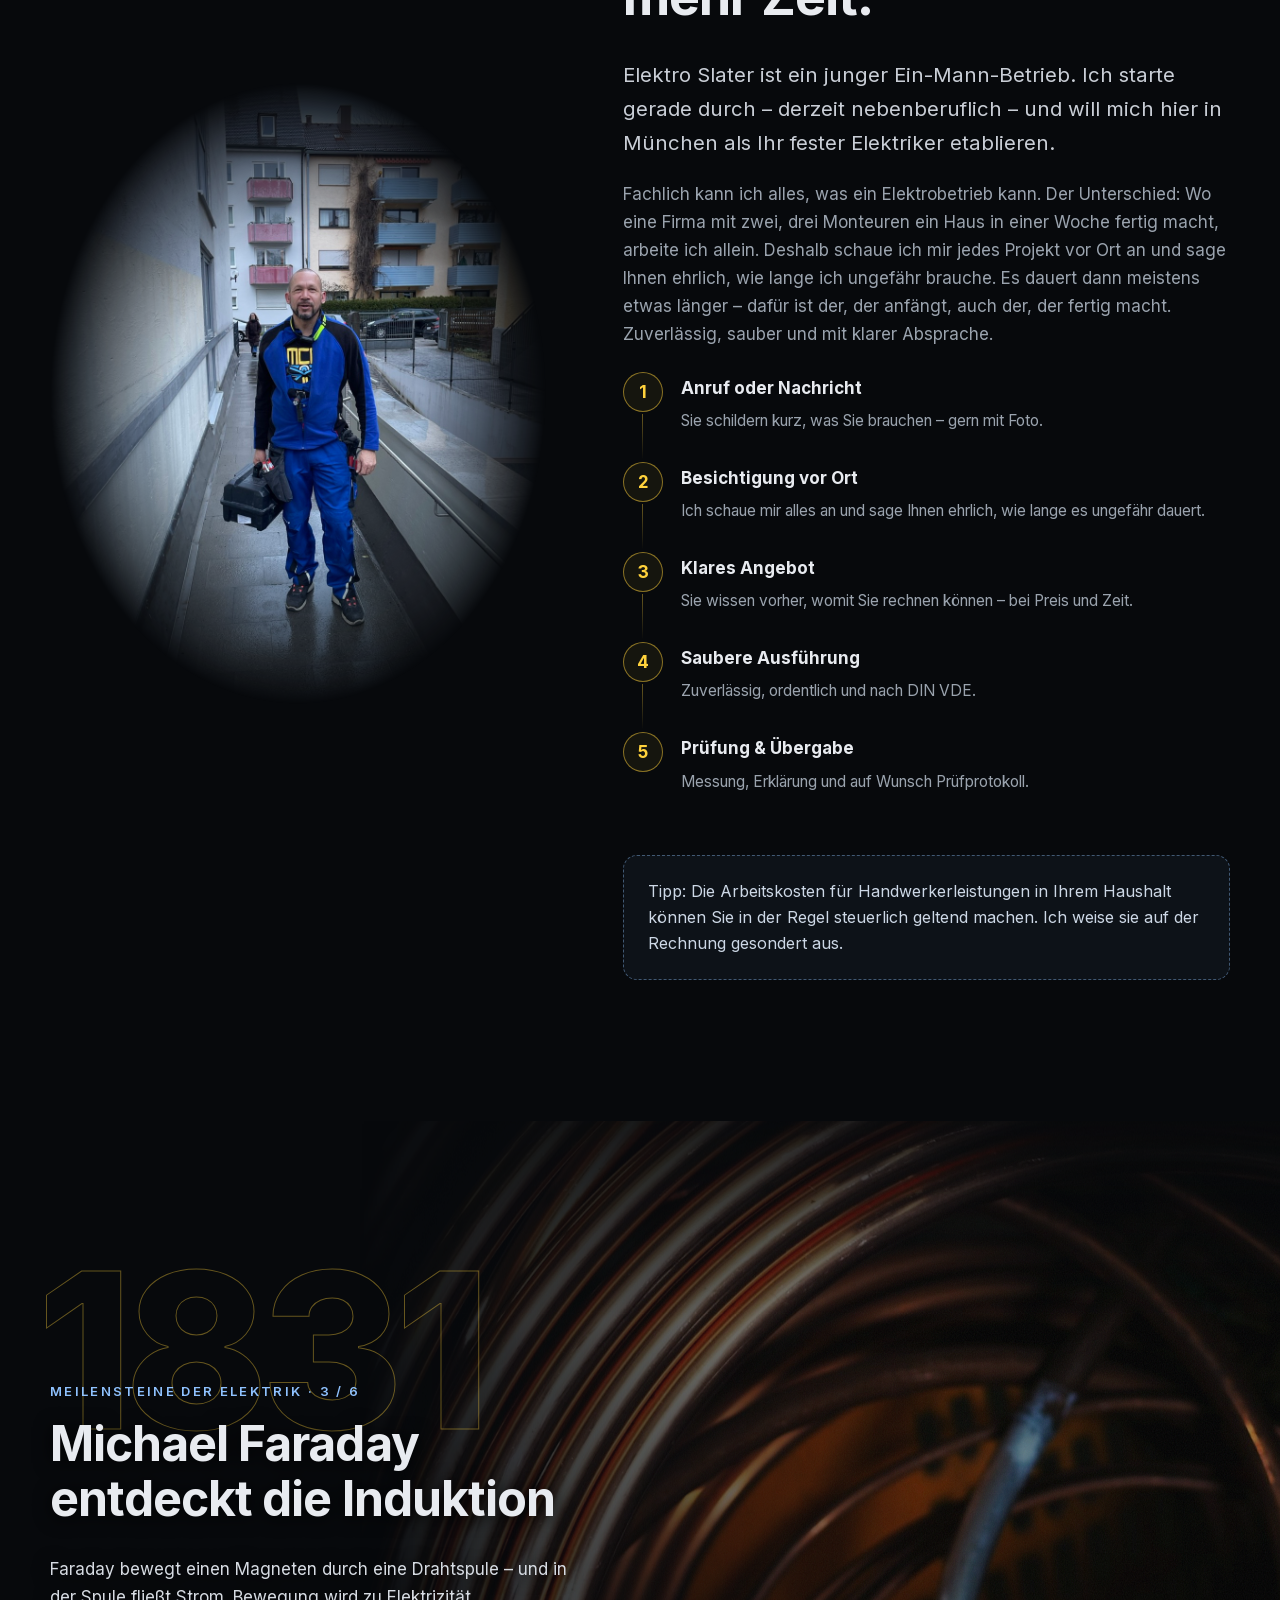
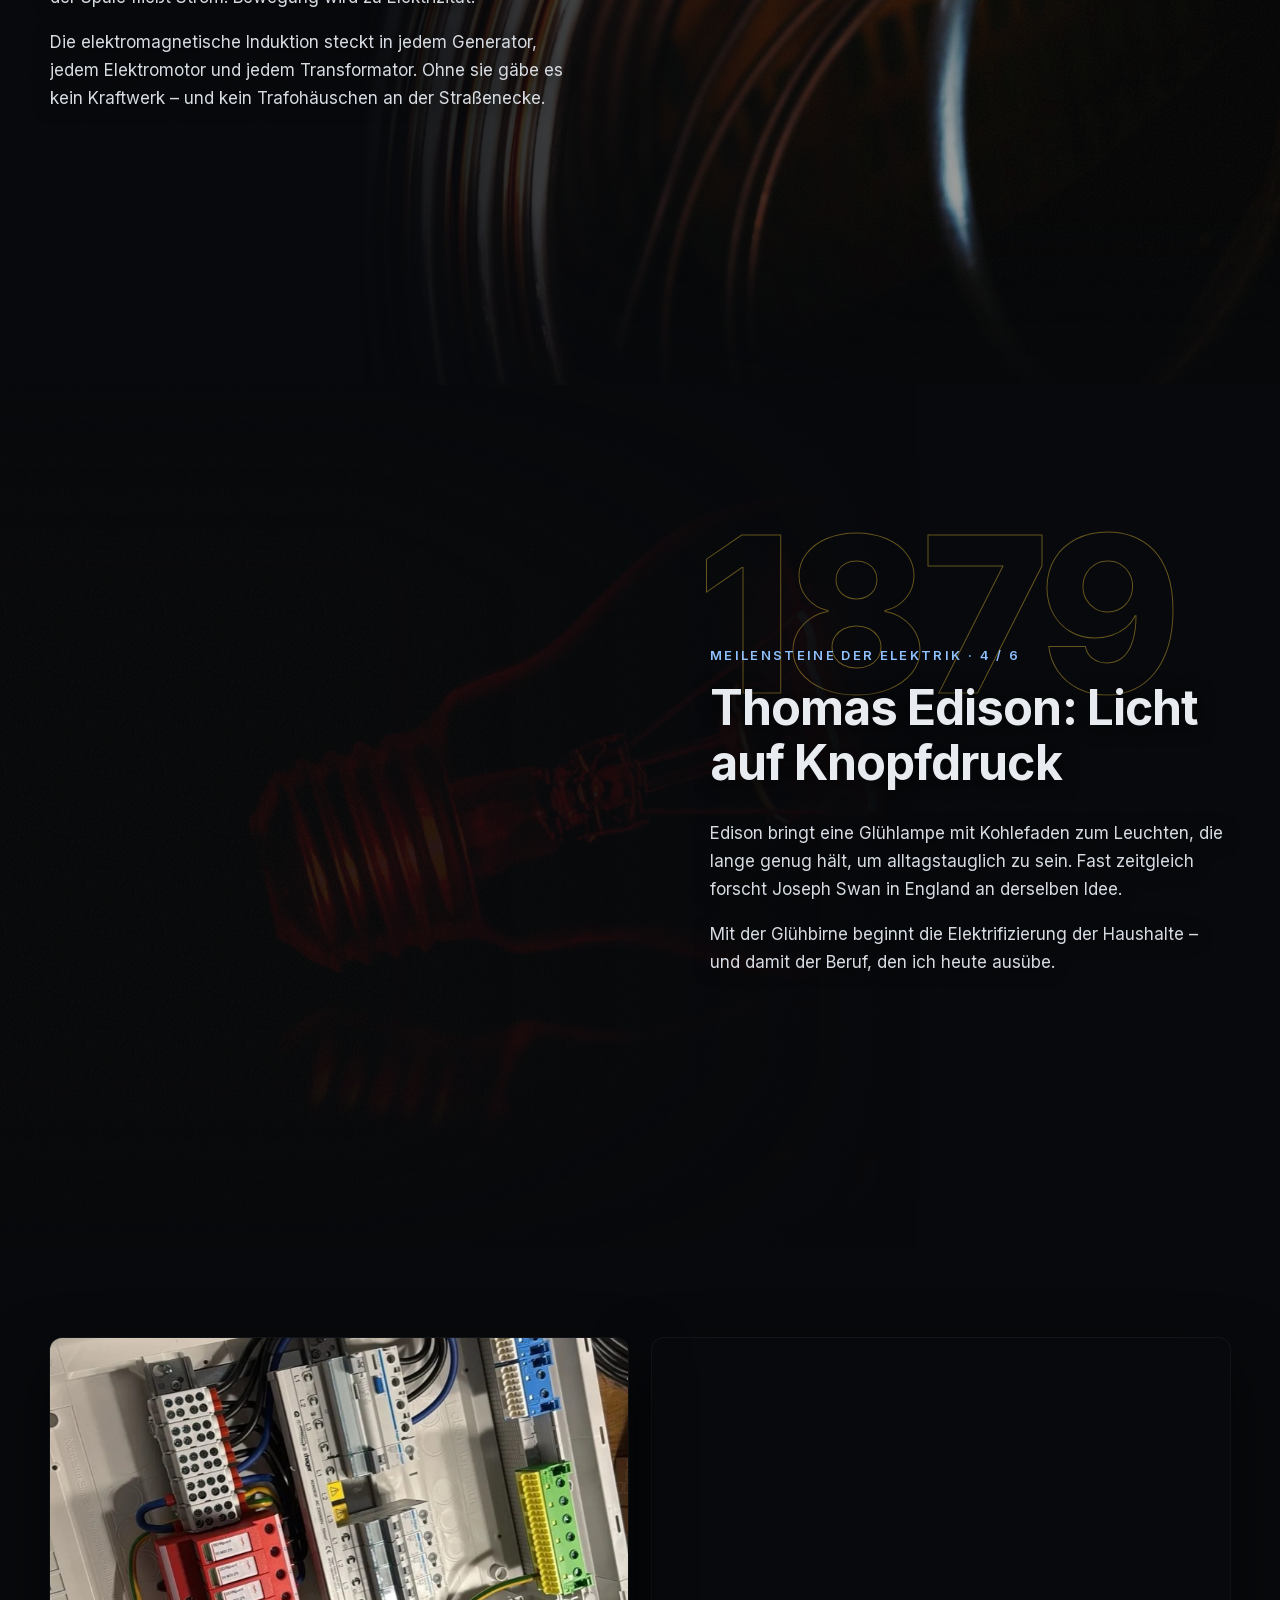
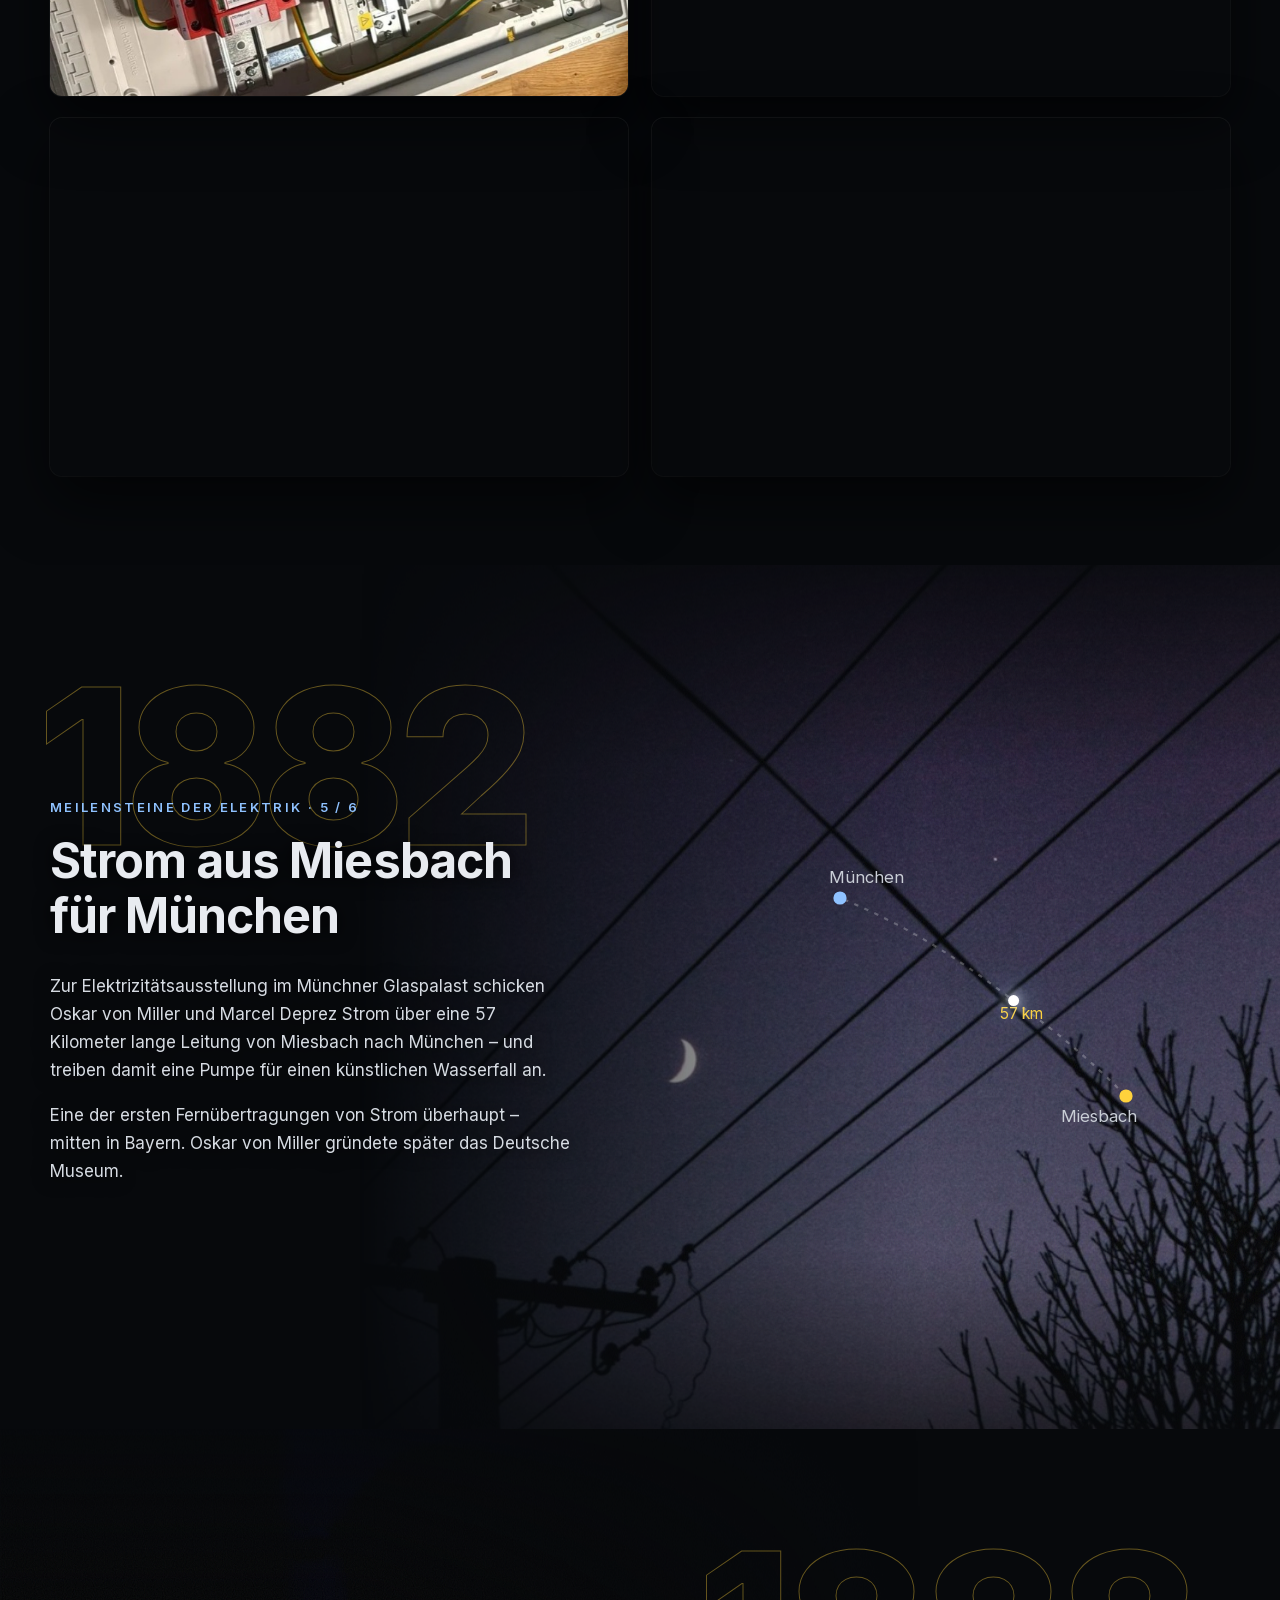
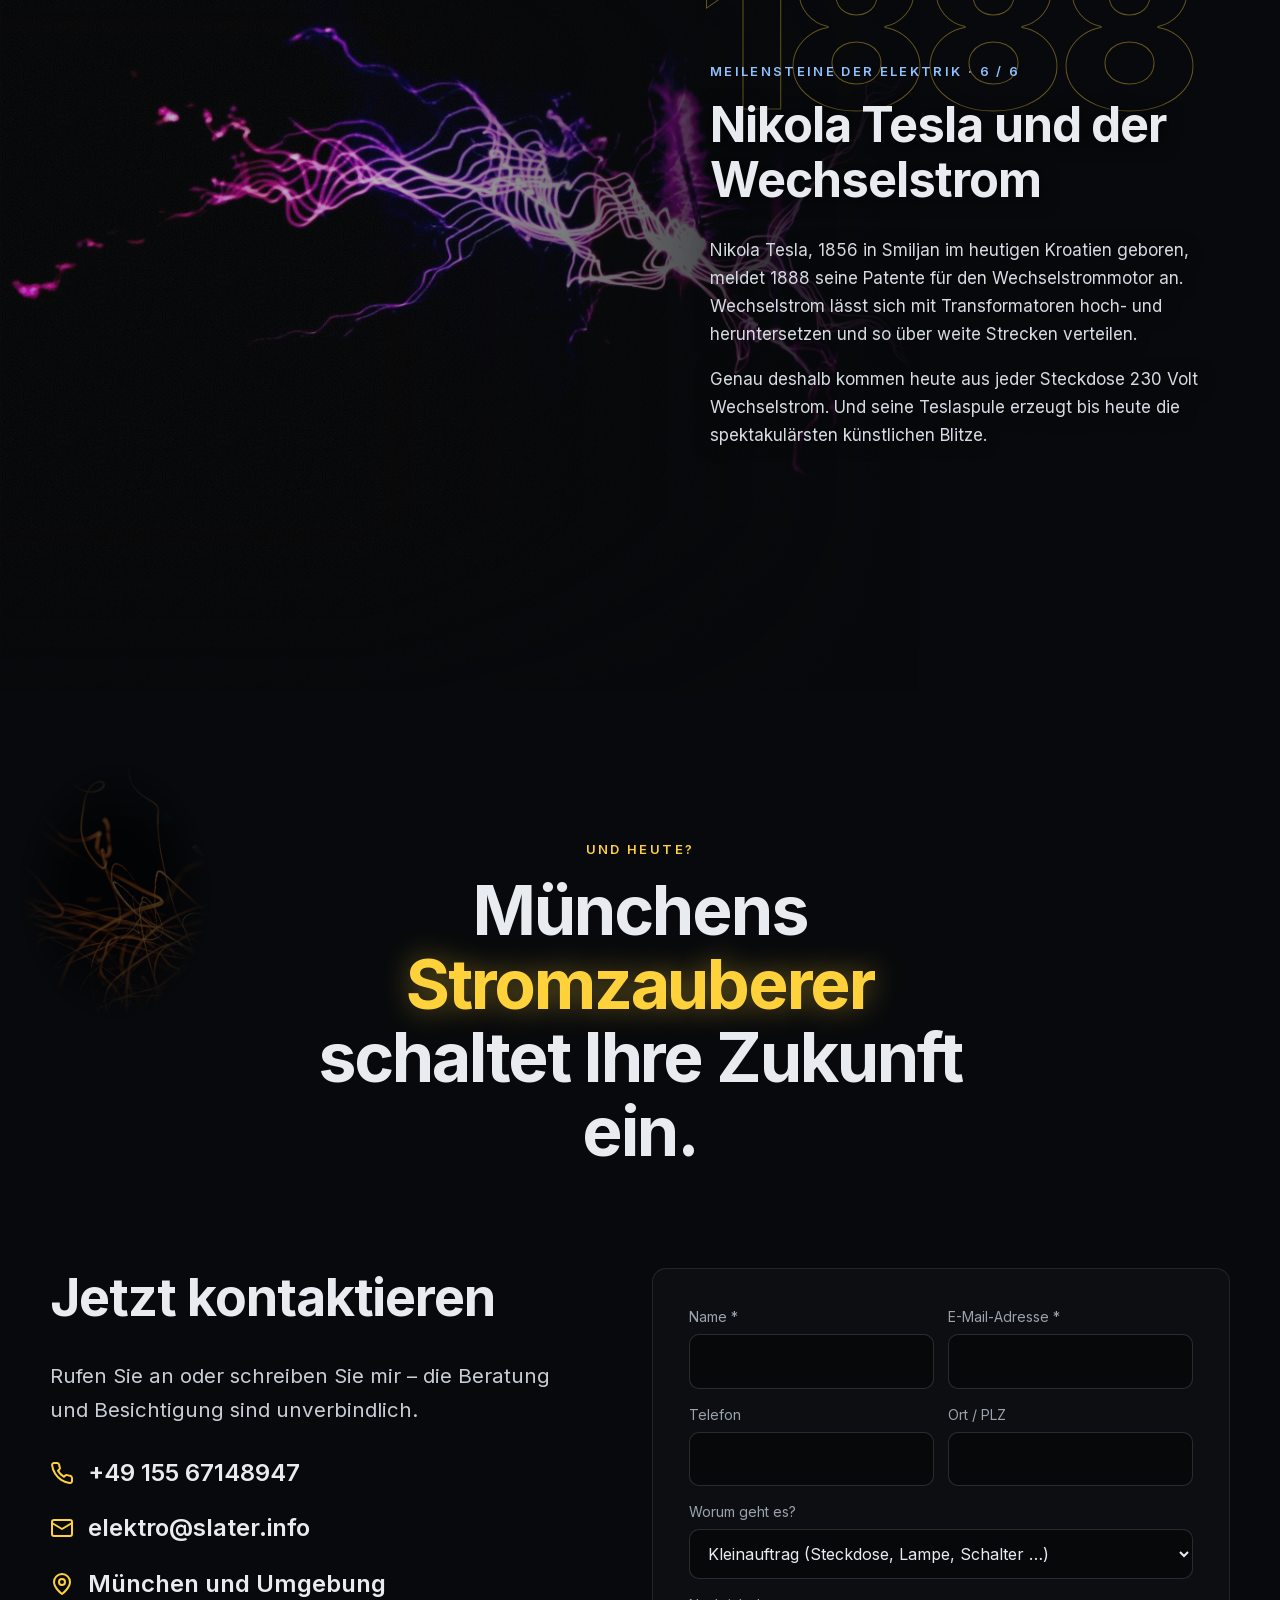
==== commit 1a6ff05f: "Ton-Knopf oben rechts Co-Authored-By: Claude Opus 5.5 <noreply@anthropic.com>" ====
--- a/index.html
+++ b/index.html
@@ -8,7 +8,7 @@
   <meta name="theme-color" content="#07090c">
   <link rel="icon" href="data:image/svg+xml,%3Csvg xmlns='http://www.w3.org/2000/svg' viewBox='0 0 64 64'%3E%3Crect width='64' height='64' rx='12' fill='%2307090c'/%3E%3Cpath d='M36 6 14 36h14l-4 22 24-32H34z' fill='%23ffd23c'/%3E%3C/svg%3E">
   <link rel="preload" href="fonts/inter.woff2" as="font" type="font/woff2" crossorigin>
-  <link rel="stylesheet" href="css/style.css?v=5">
+  <link rel="stylesheet" href="css/style.css?v=6">
   <script type="application/ld+json">
   {
     "@context": "https://schema.org",
--- a/css/style.css
+++ b/css/style.css
@@ -590,3 +590,6 @@
 /* Ton-Knopf über dem weichen Übergang halten, damit er nicht in „Über mich“ hineinragt */
 .sound-btn { bottom: calc(22vh + 24px); }
 @media (max-width: 900px) { .sound-btn { bottom: calc(10vh + 20px); } }
+/* Ton-Knopf oben rechts unter der Menüleiste */
+.sound-btn { top: 112px; bottom: auto; }
+@media (max-width: 860px) { .sound-btn { top: 90px; bottom: auto; right: 12px; } }
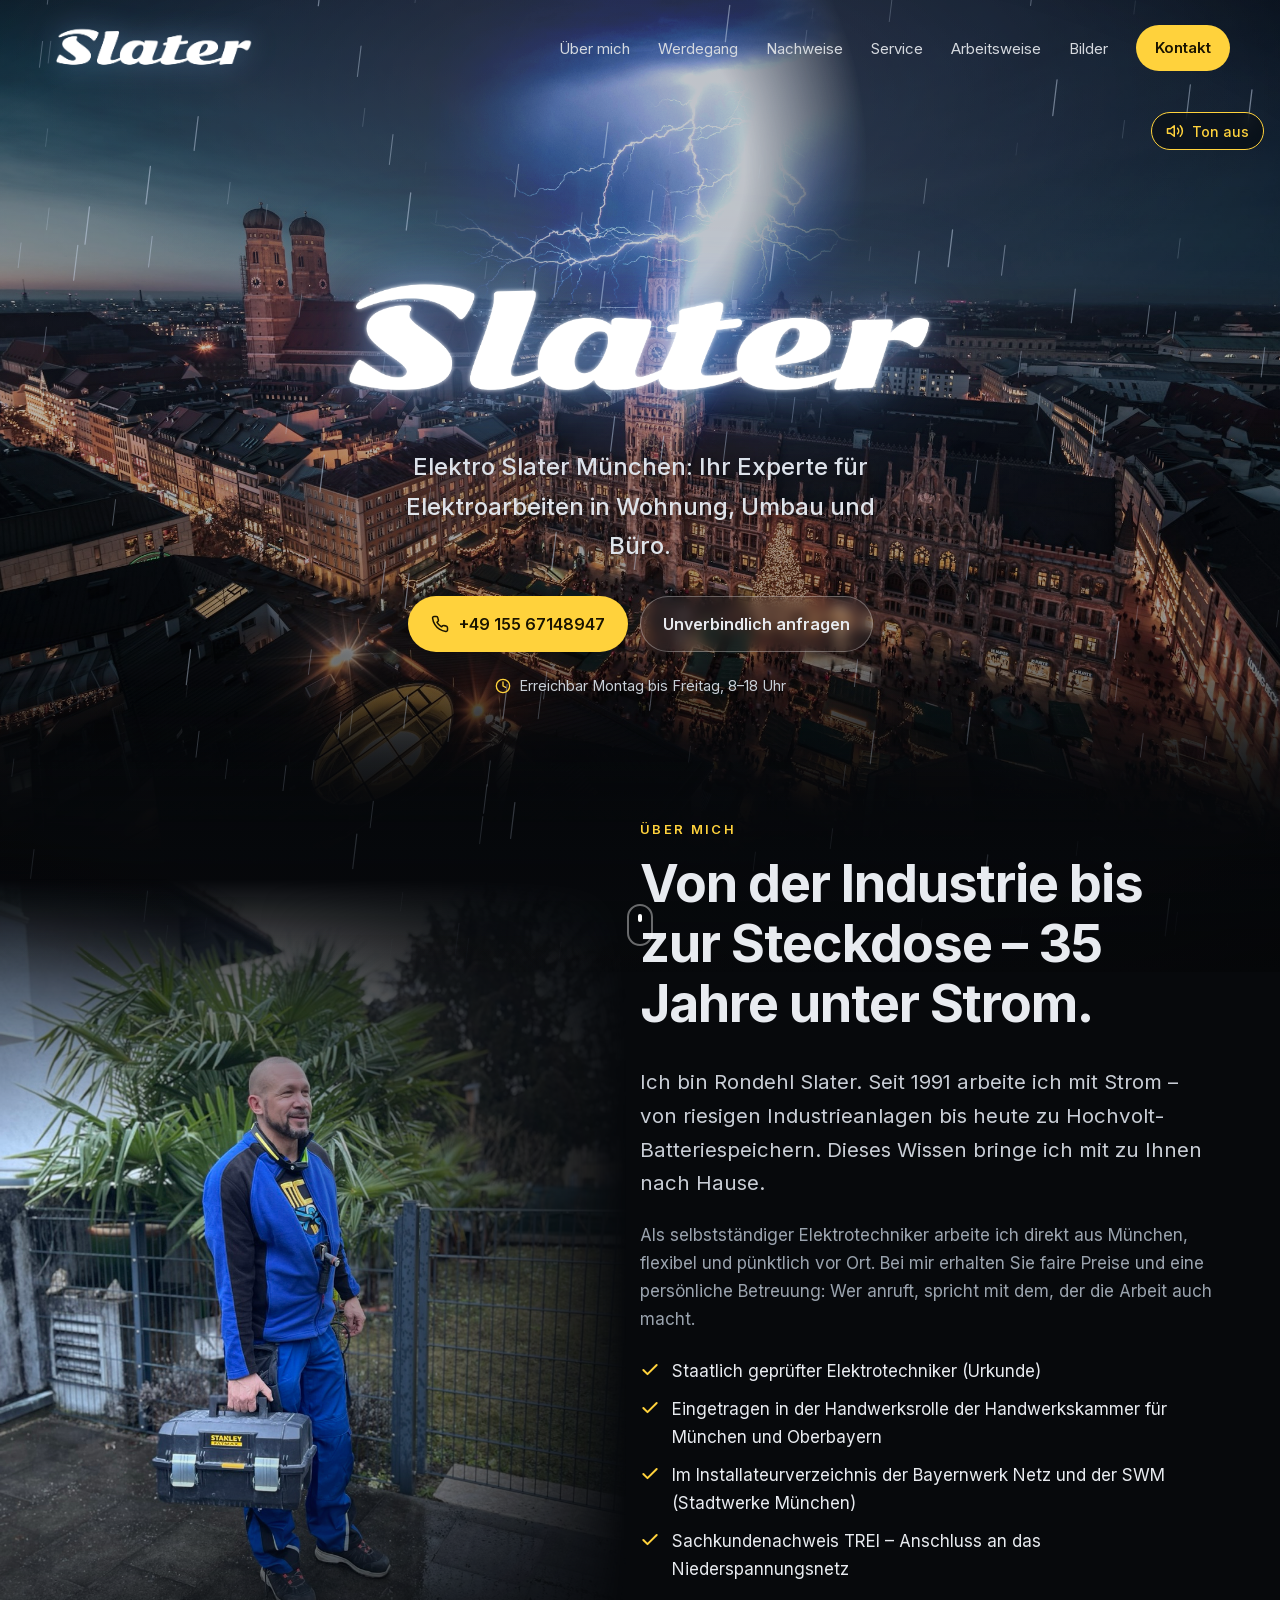
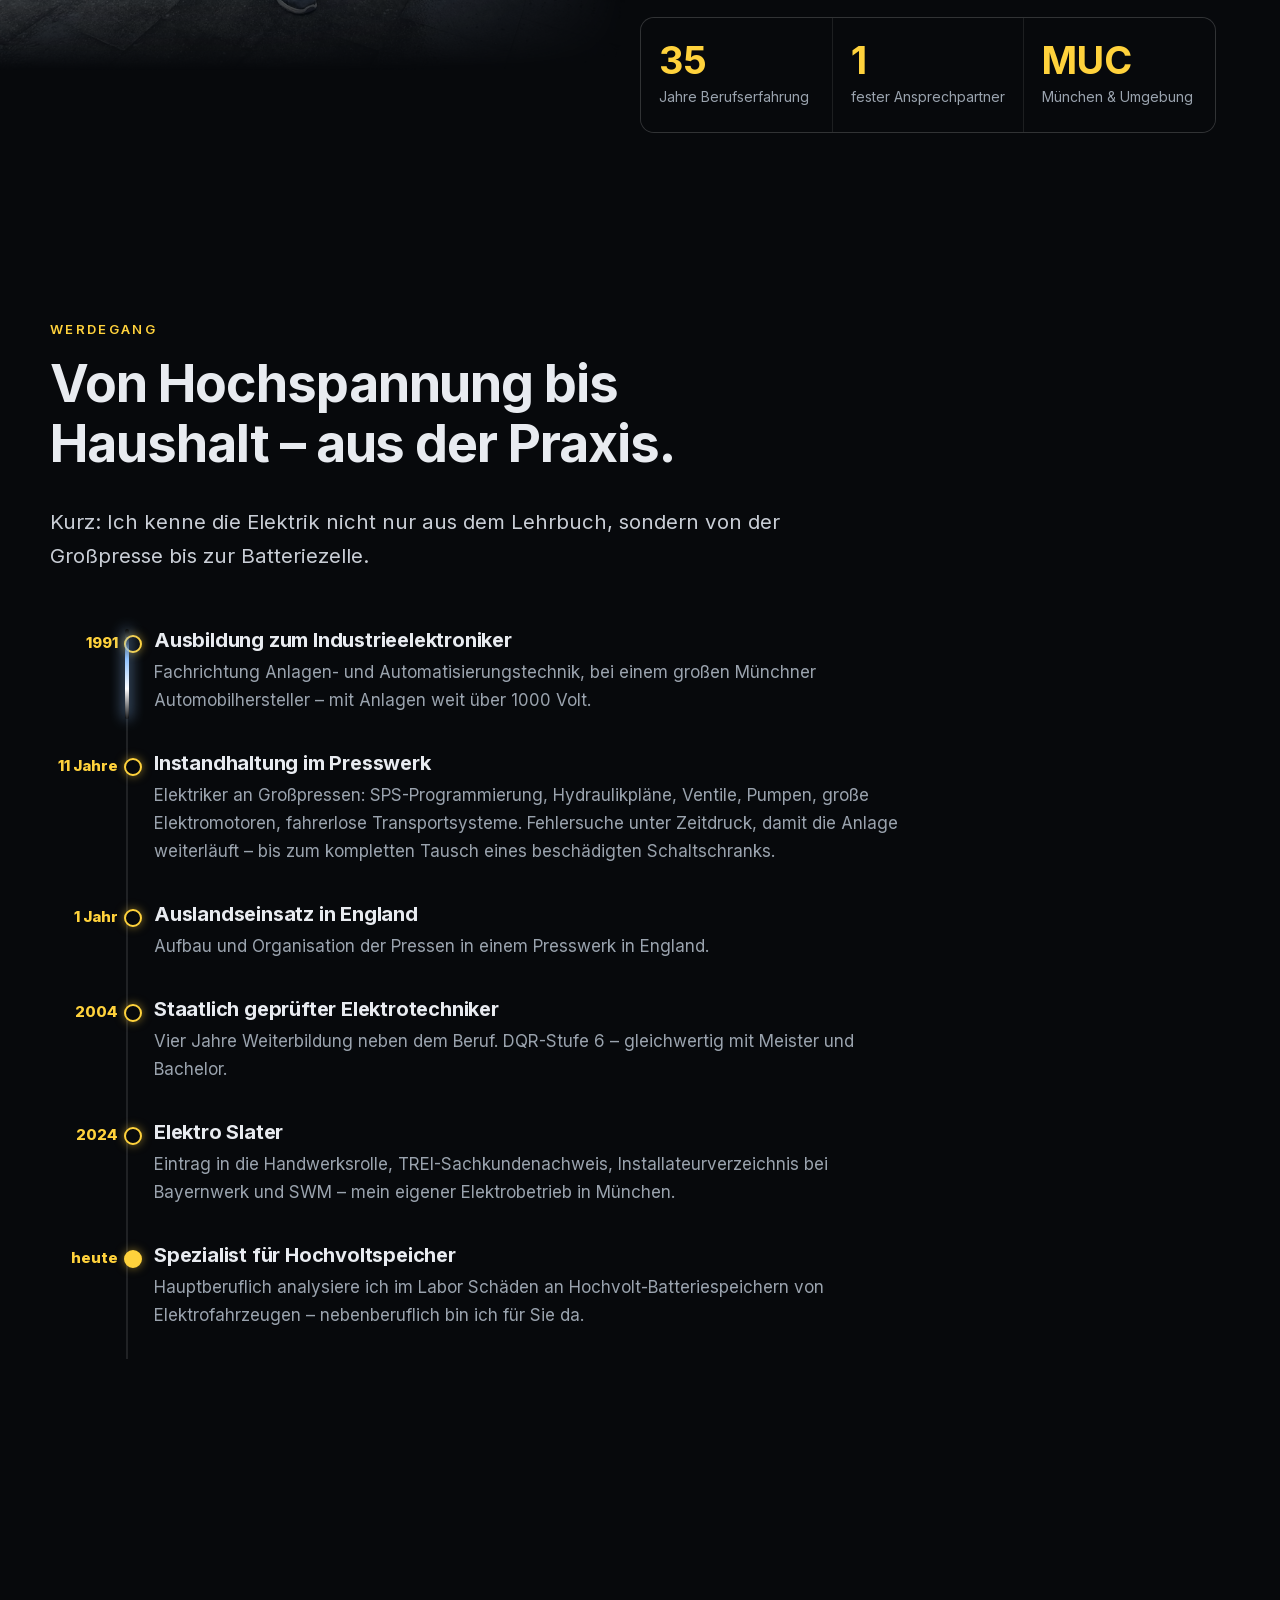
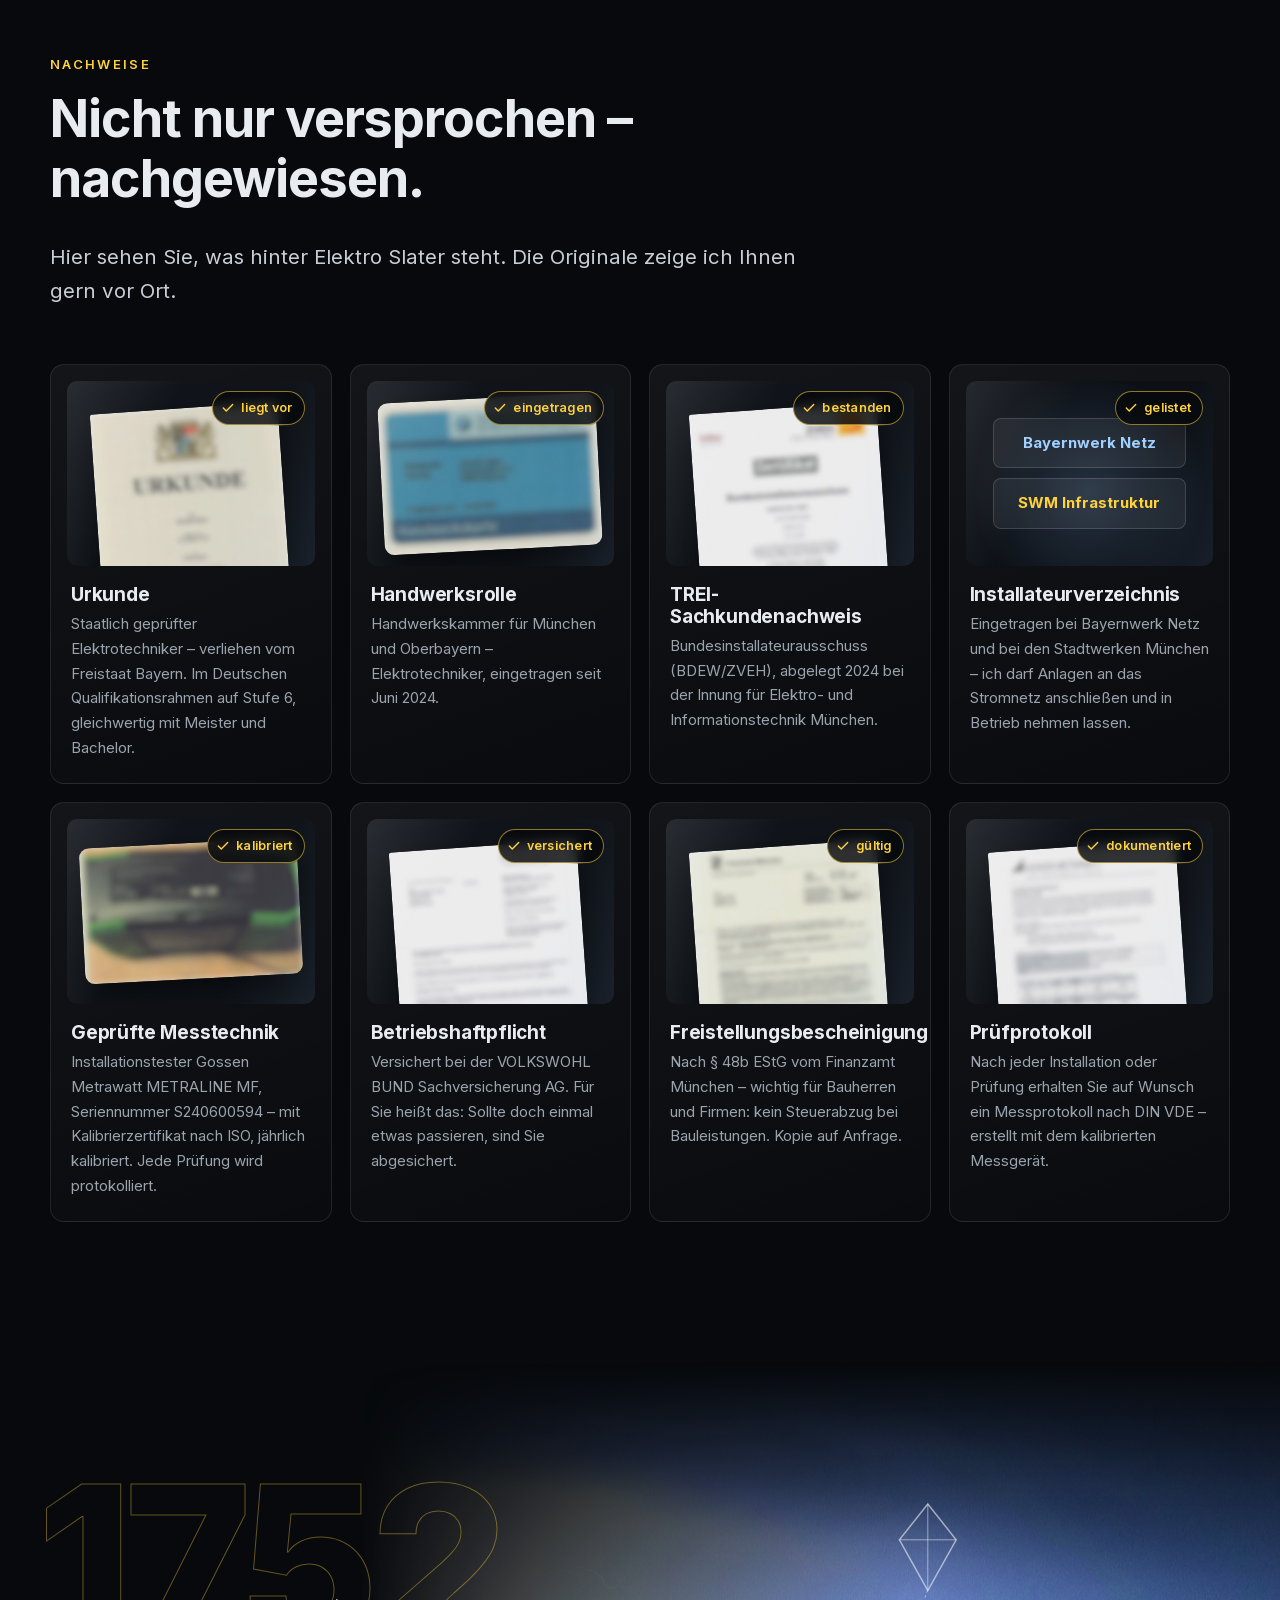
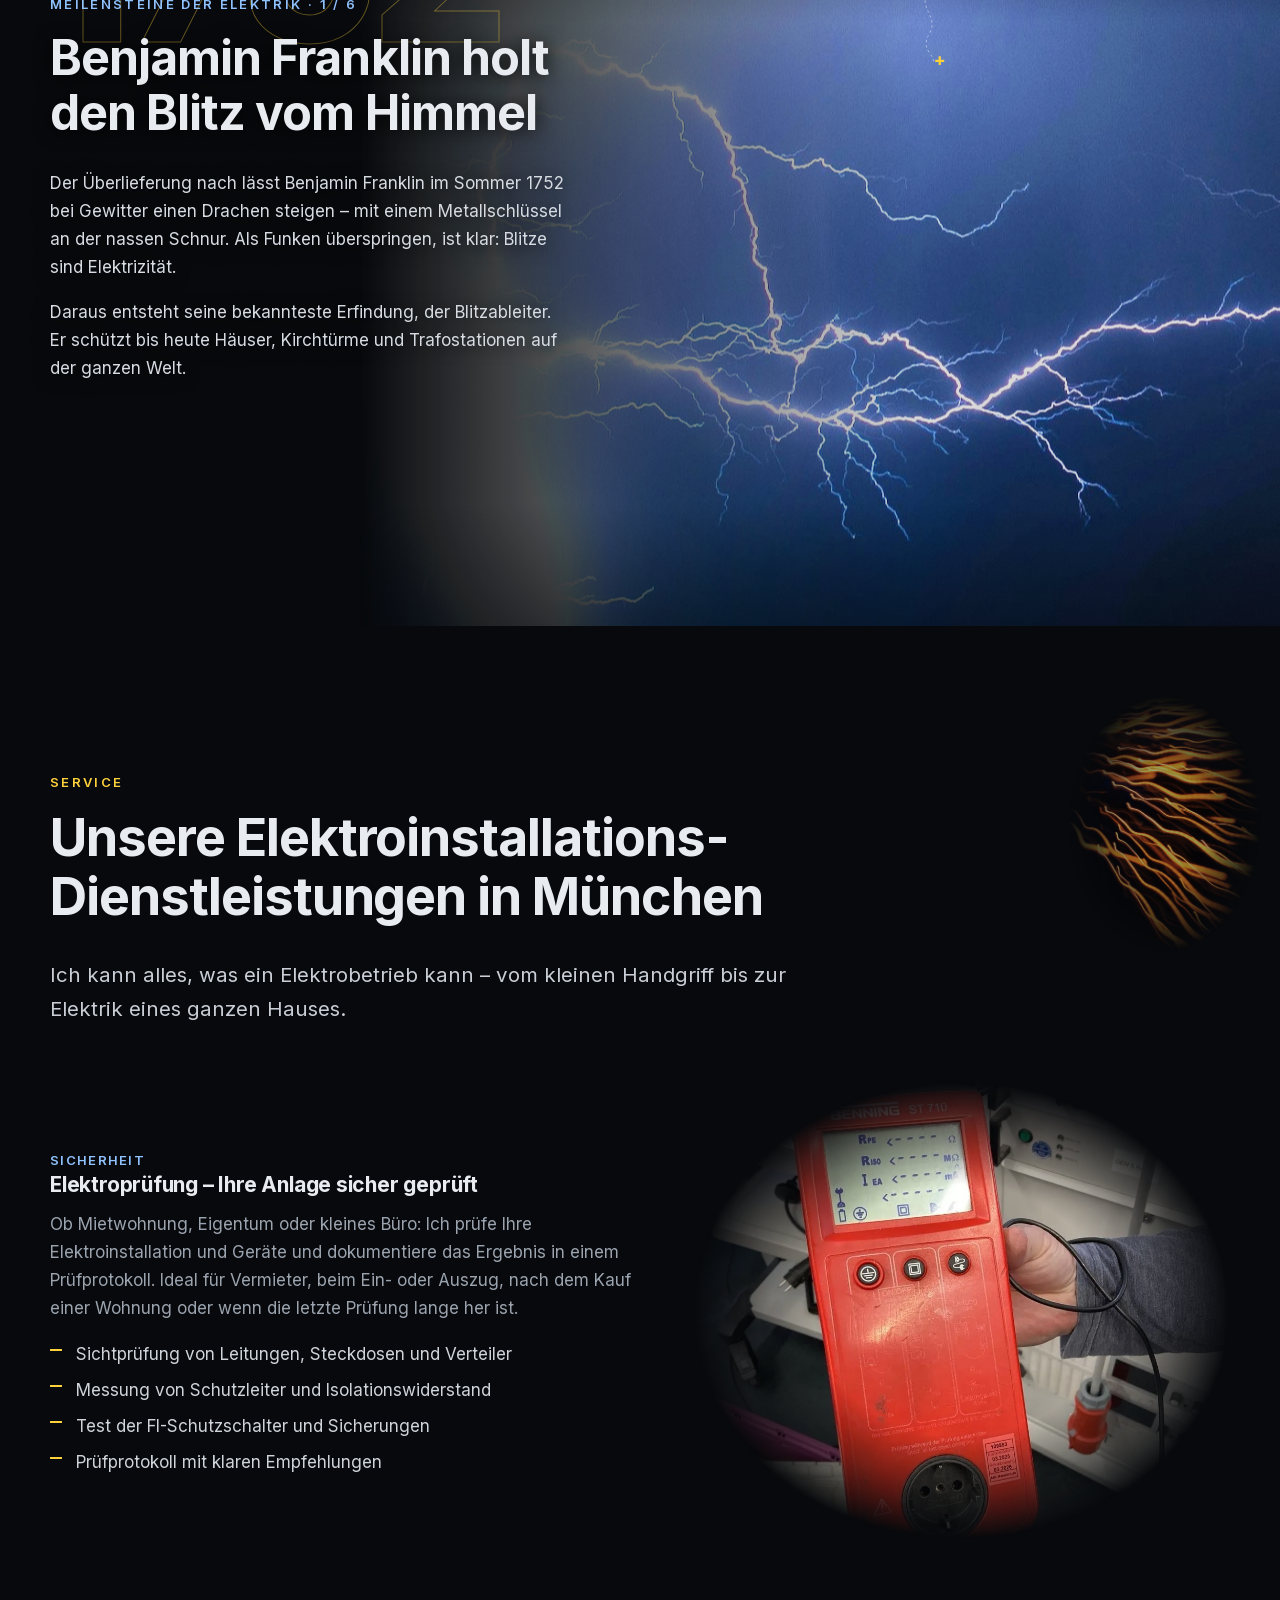
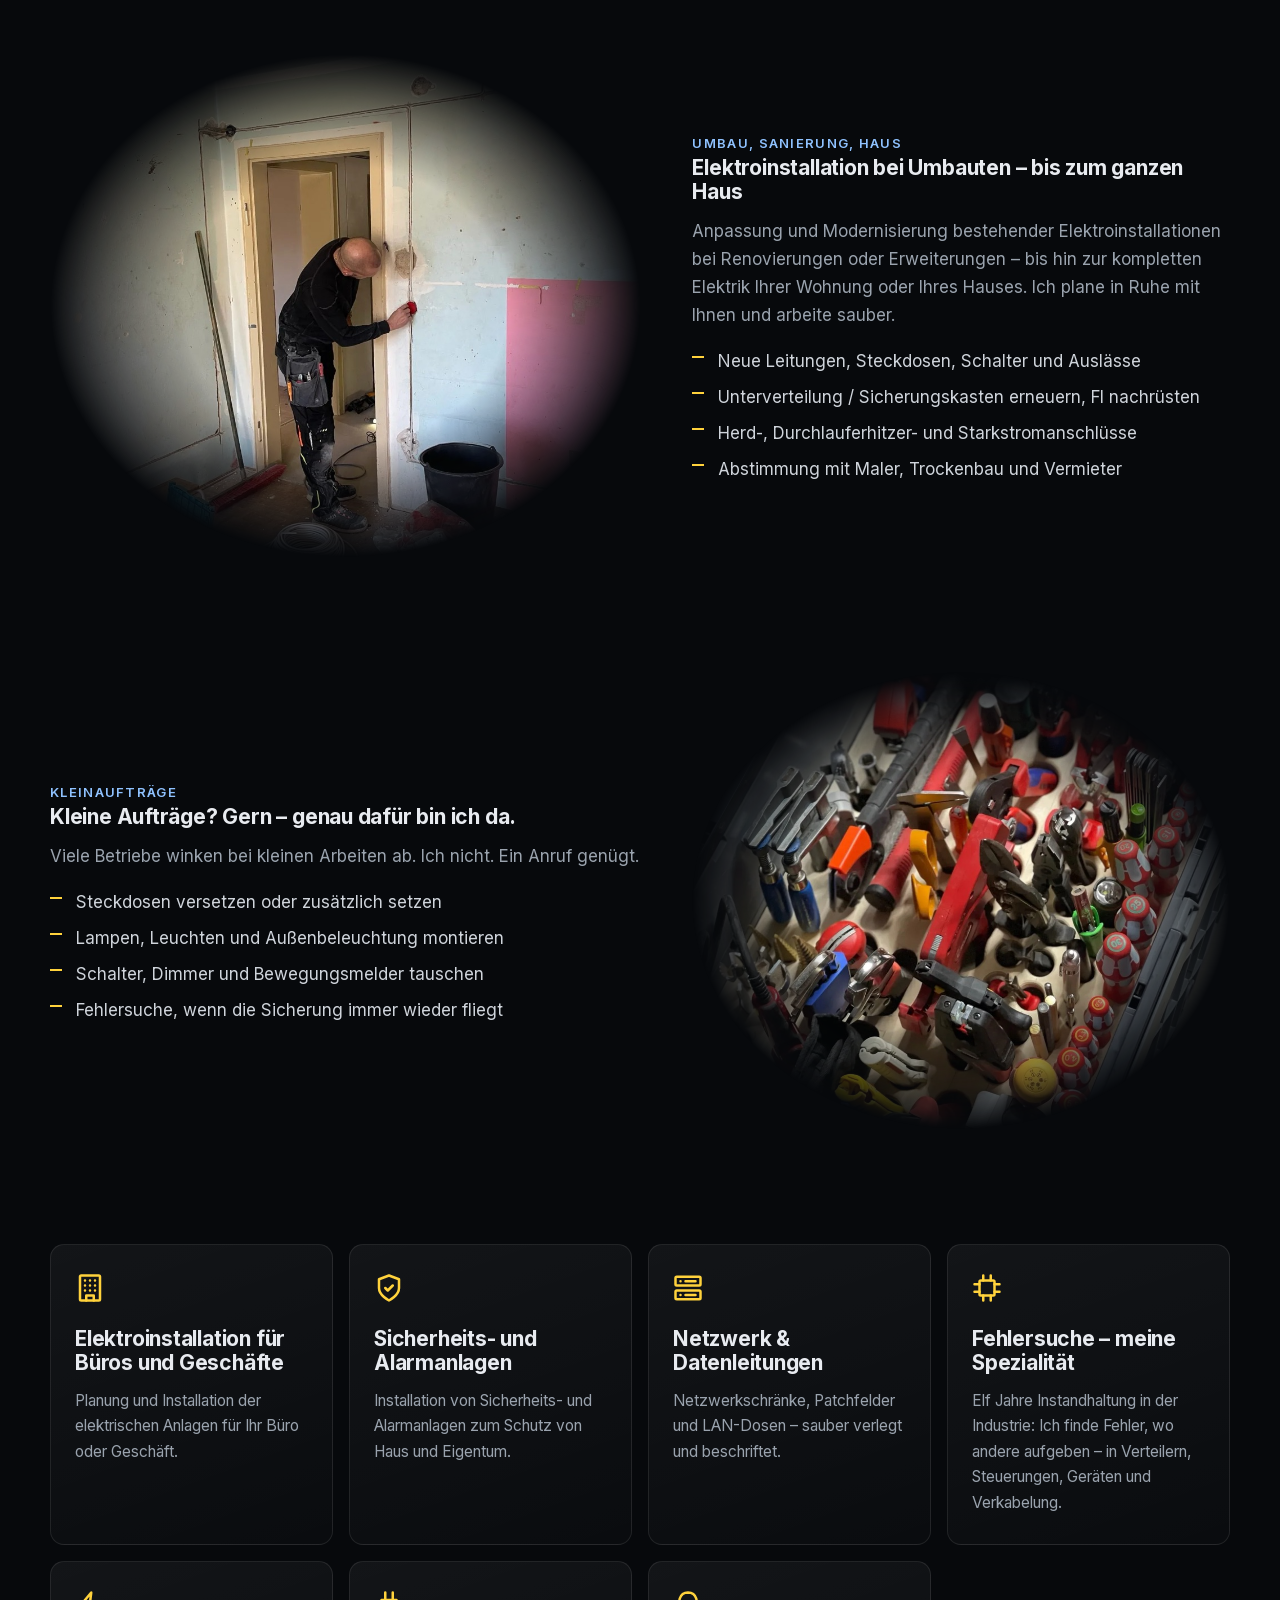
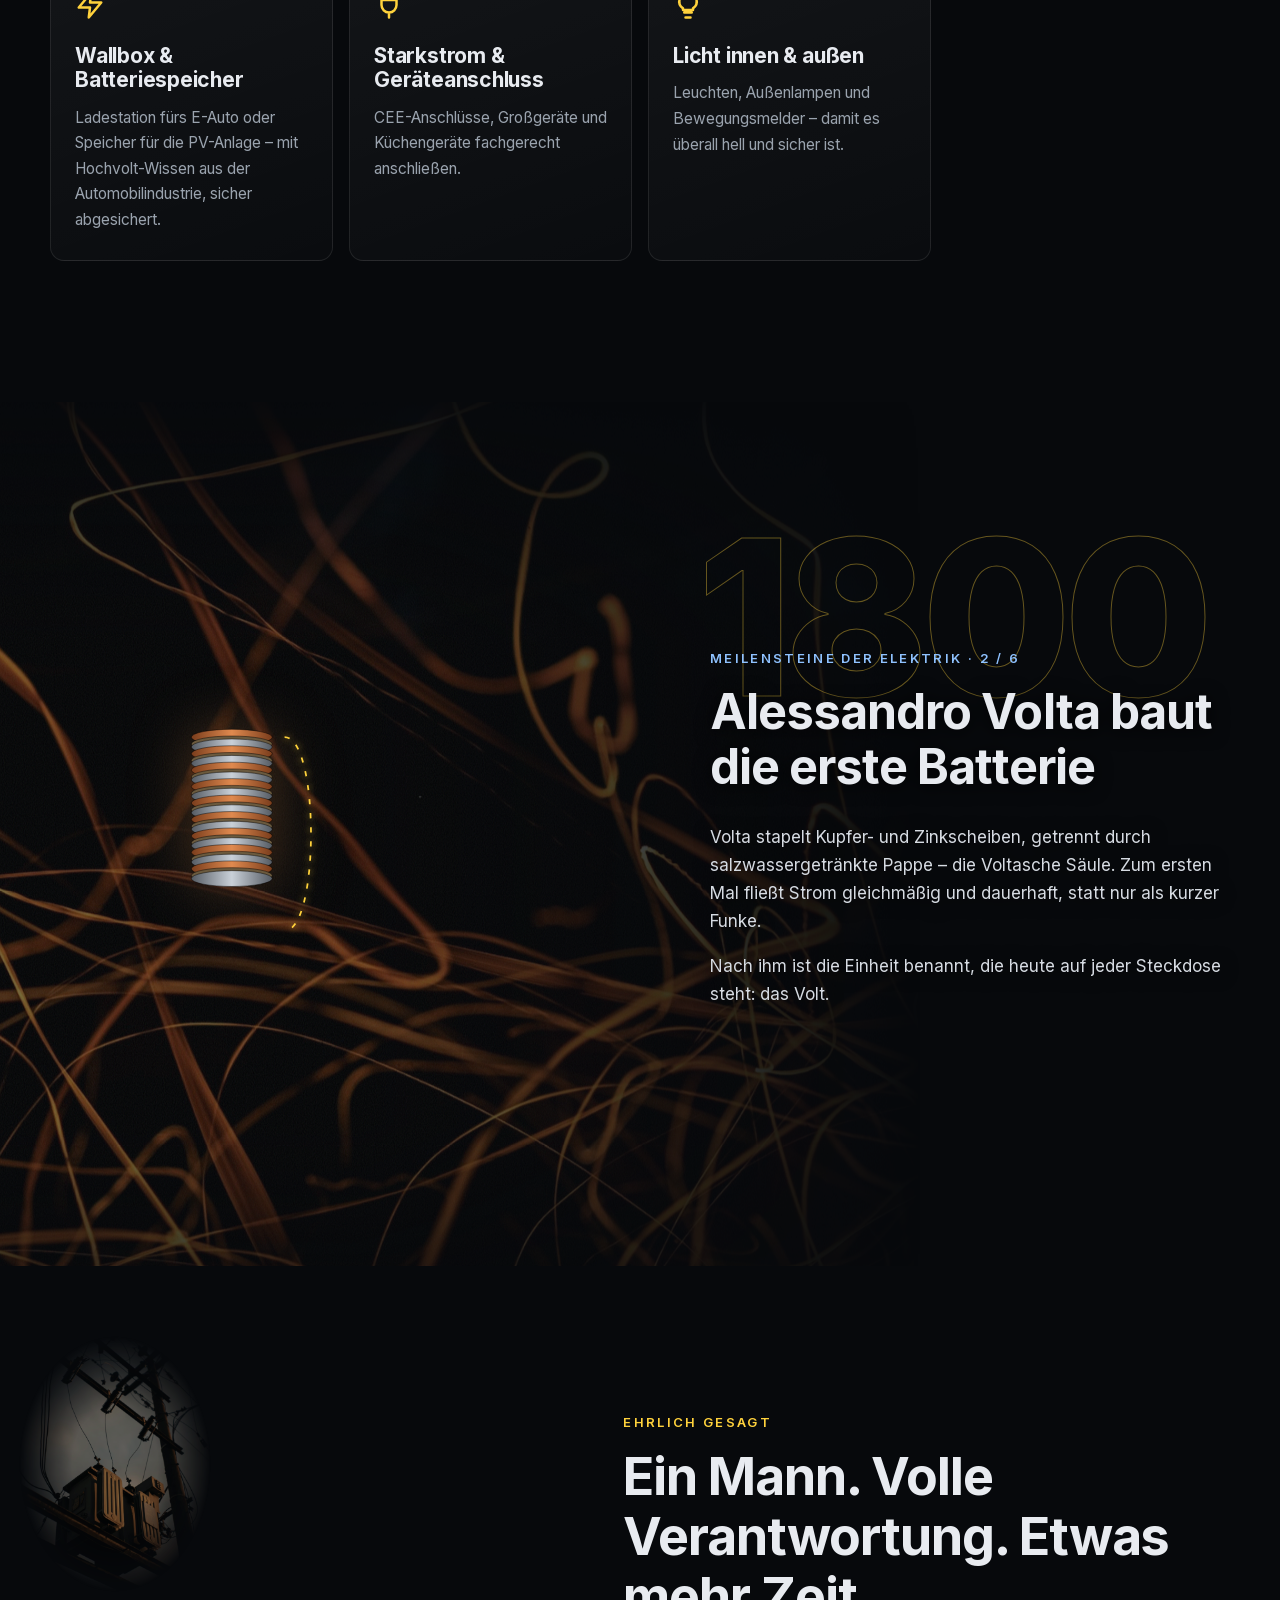
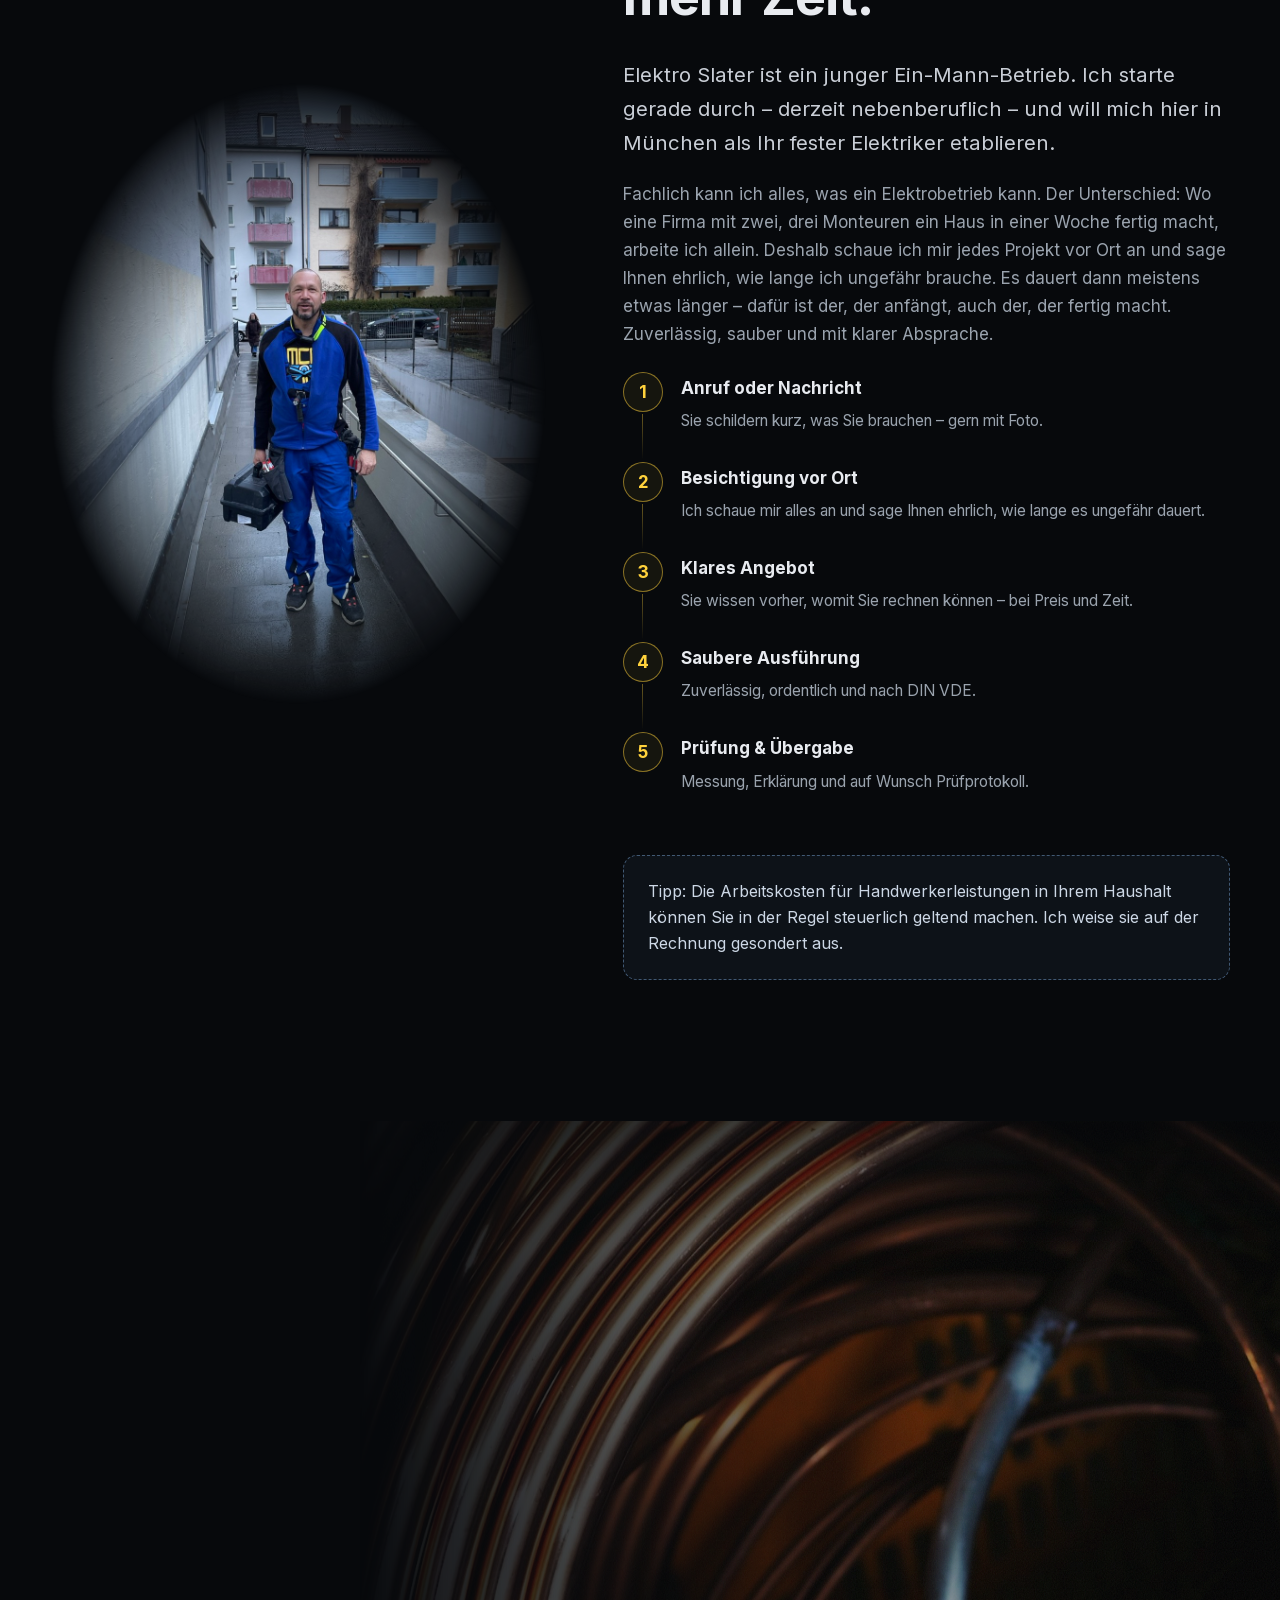
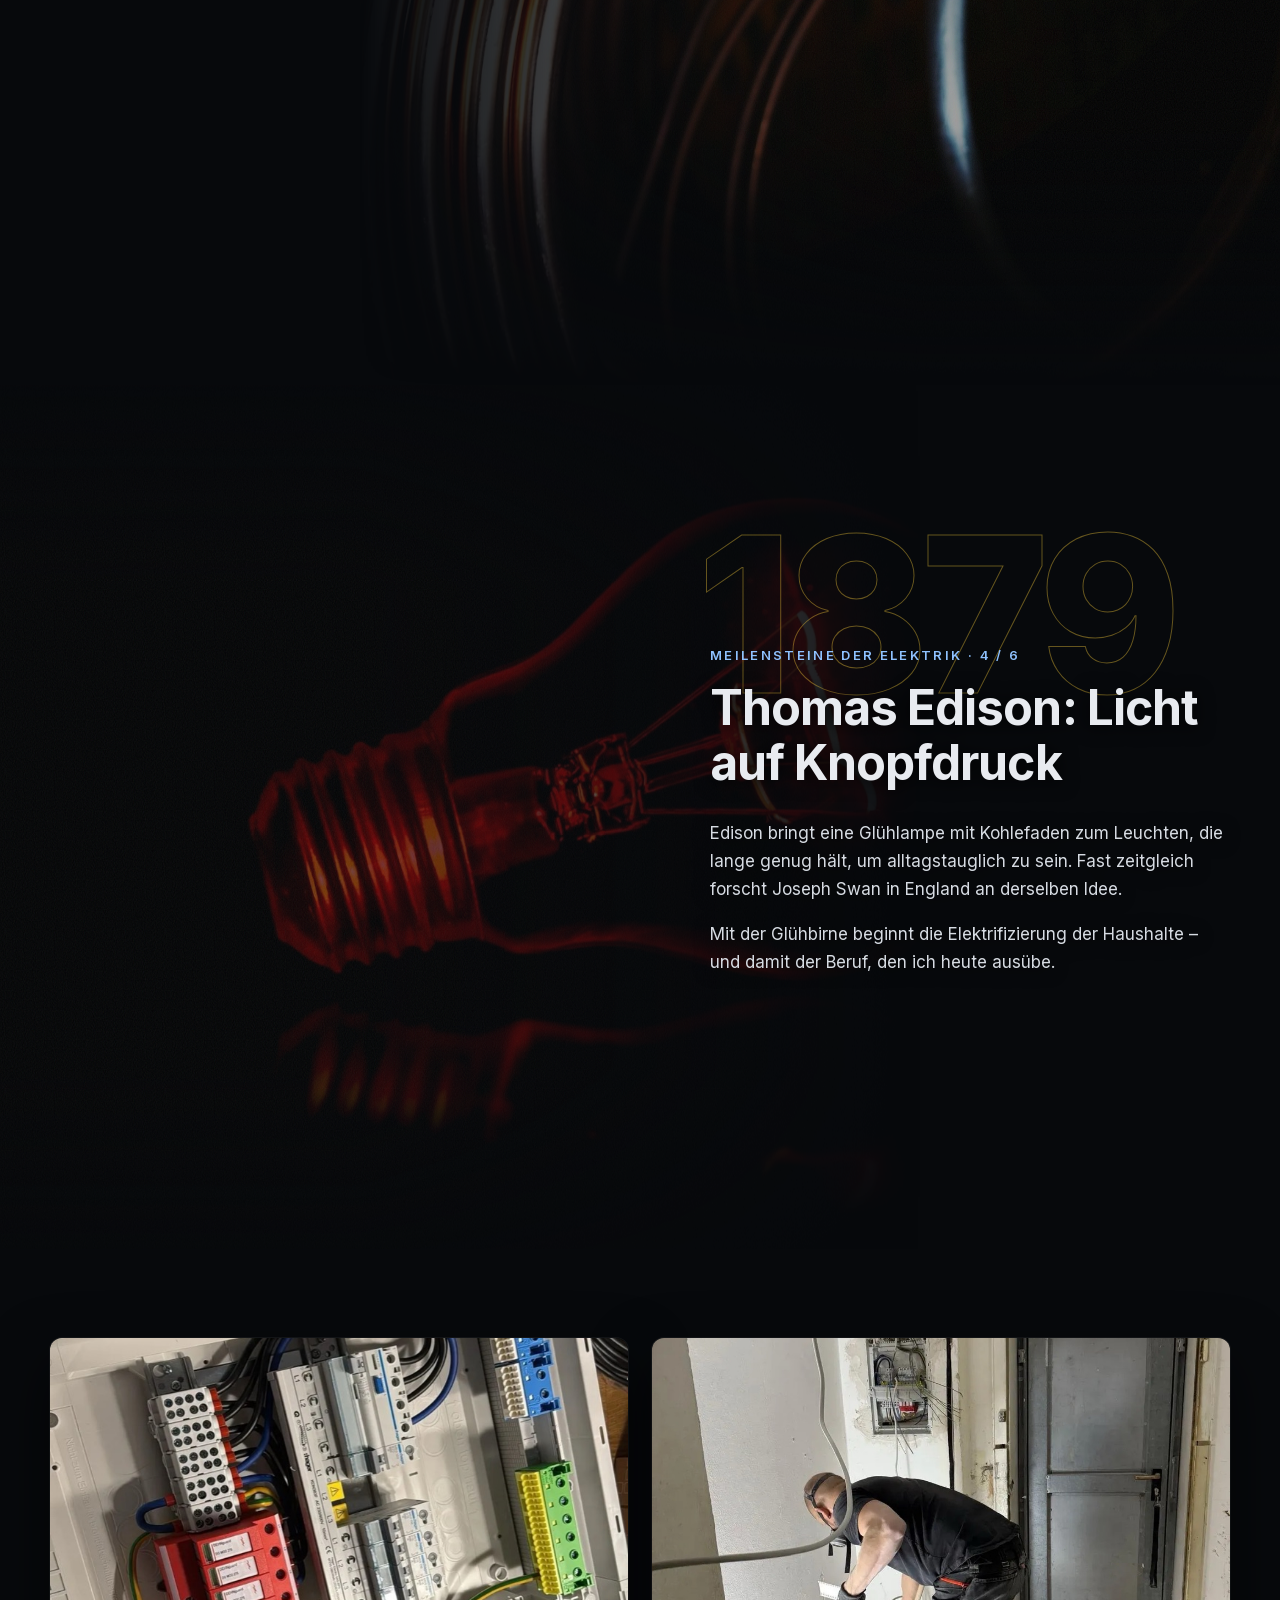
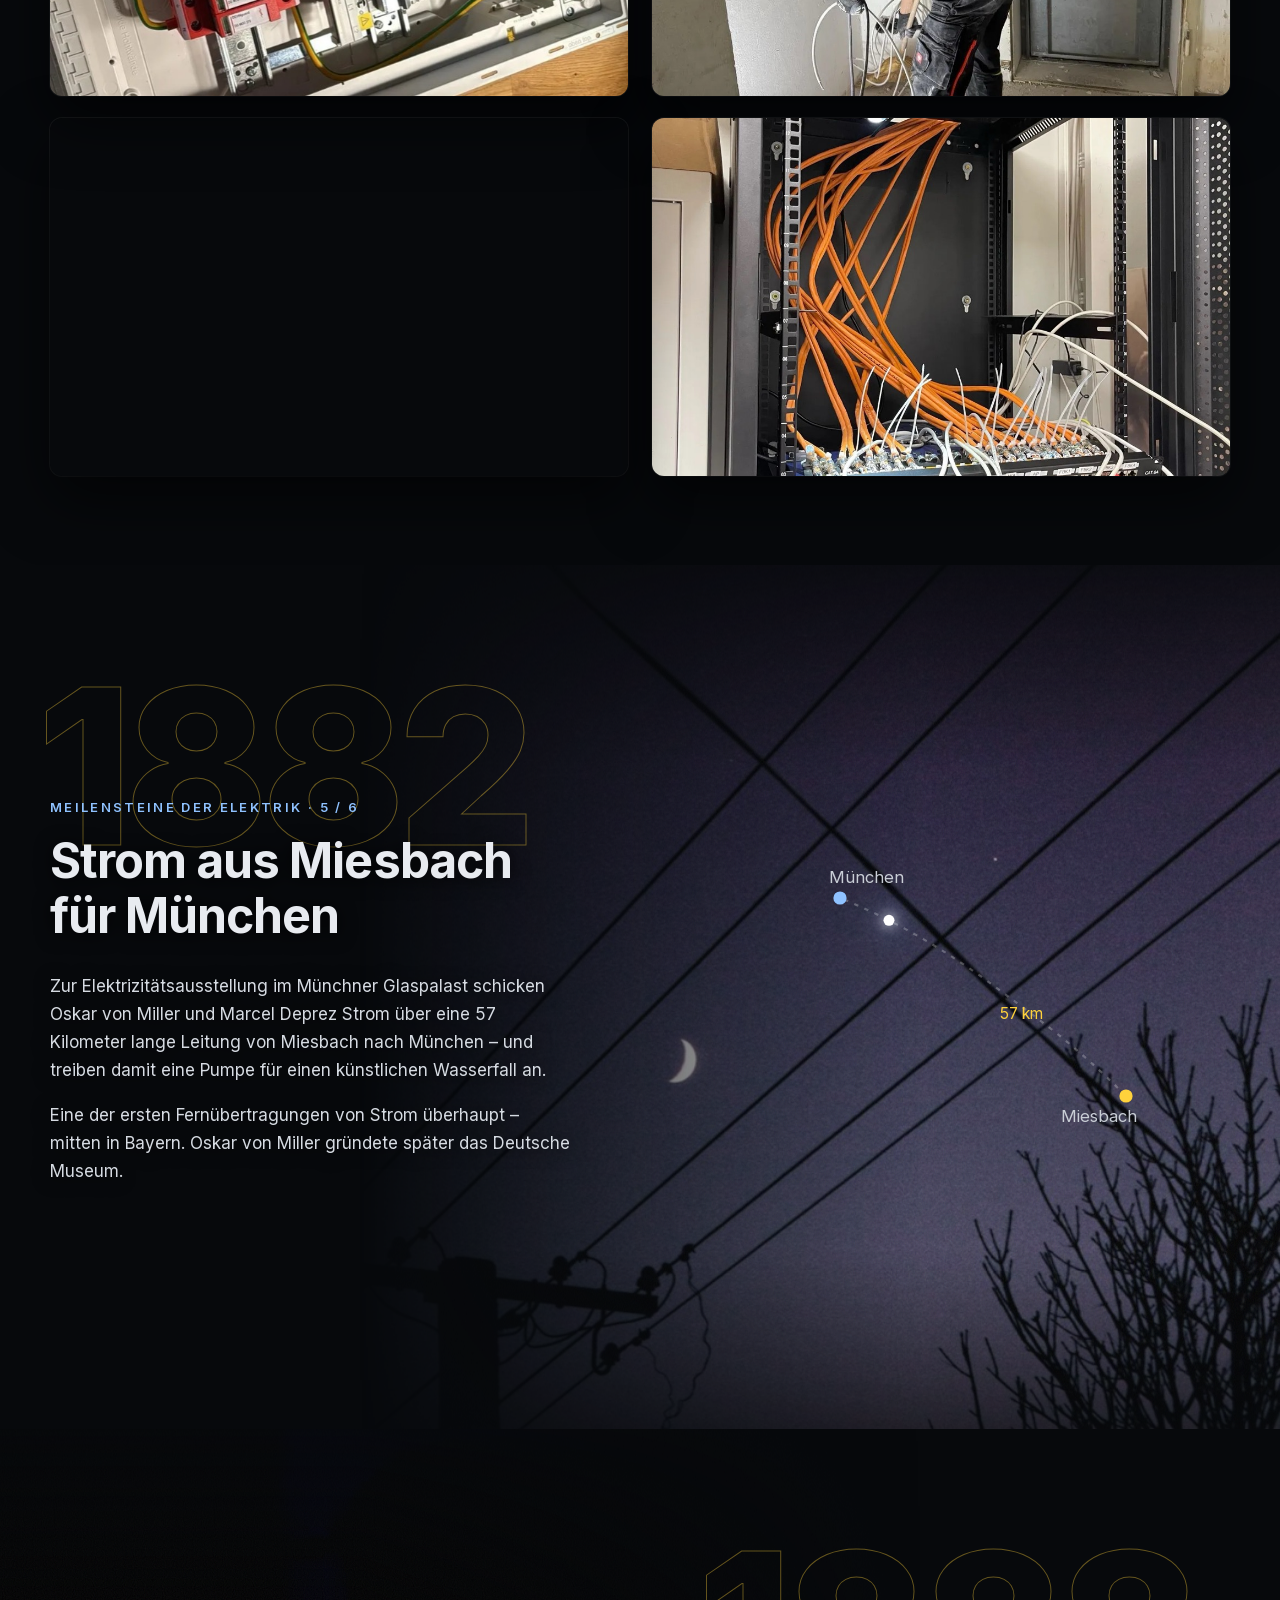
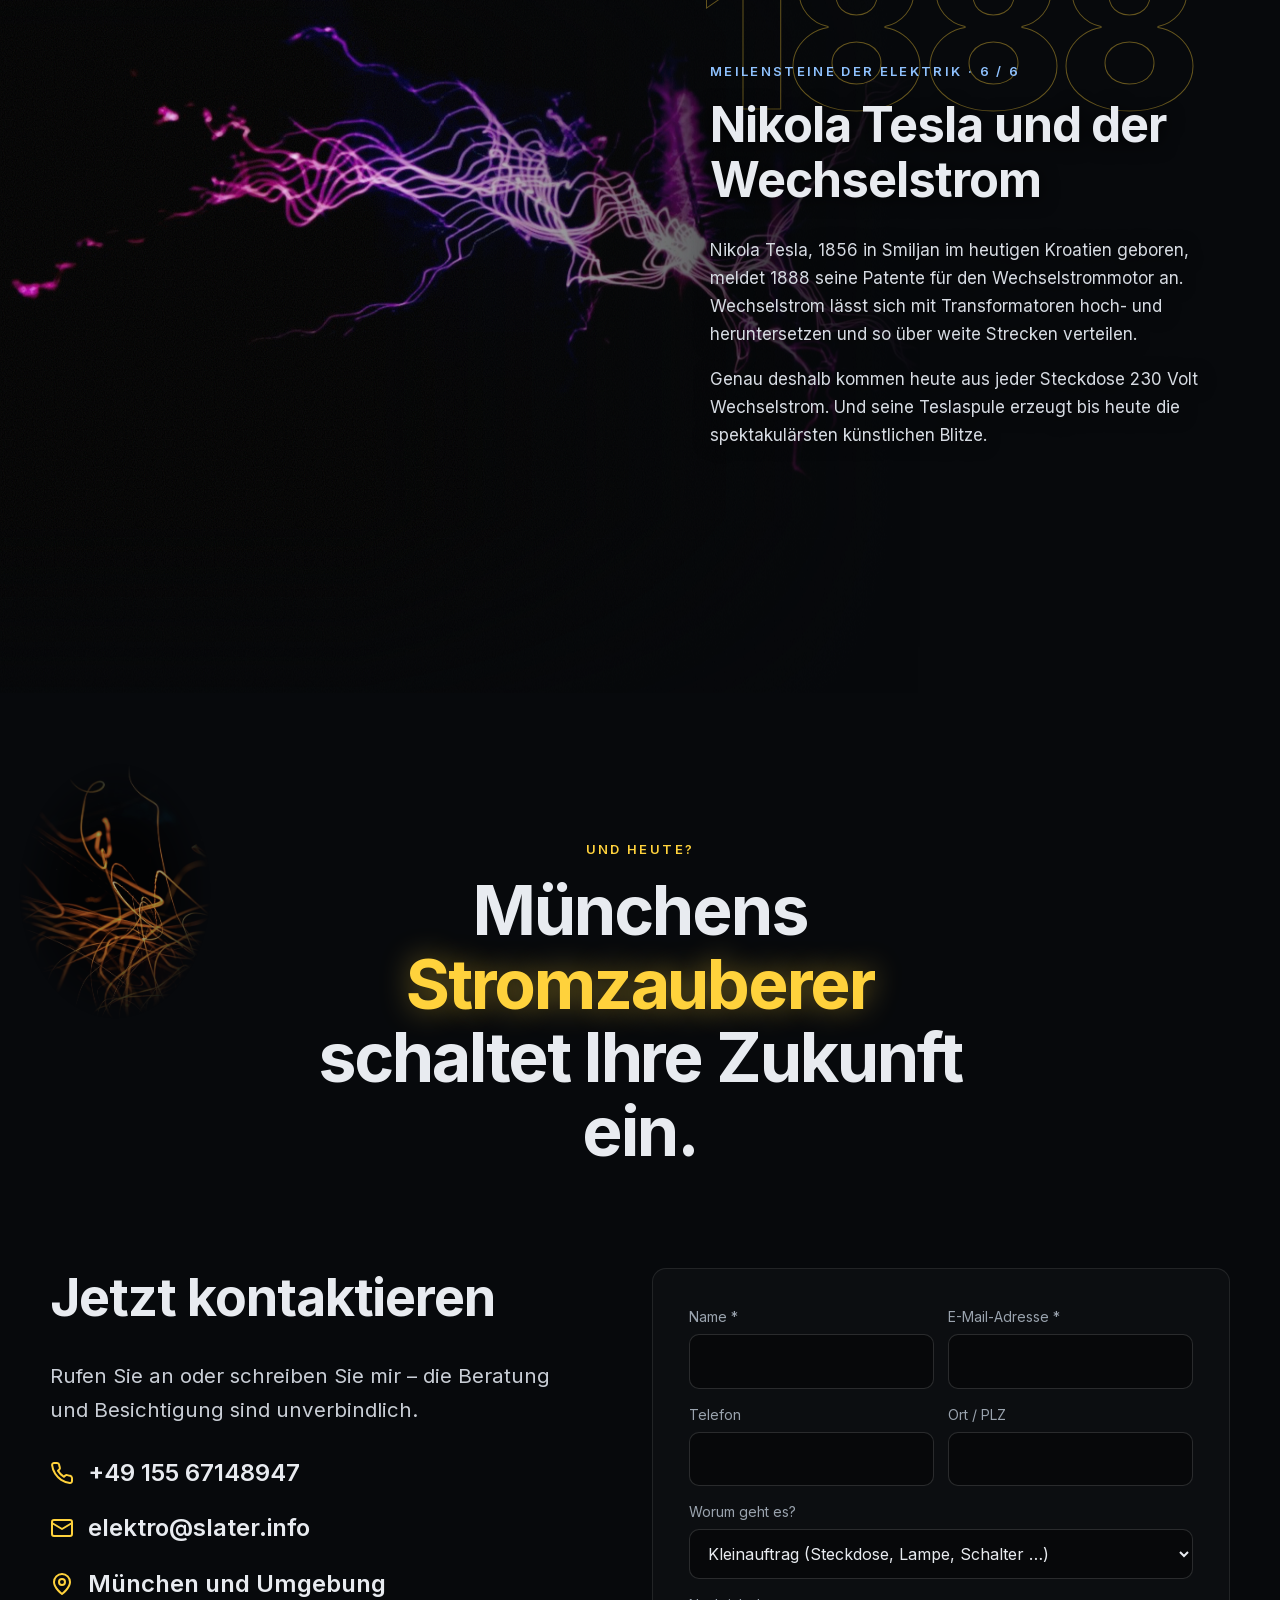
==== commit 7f03d028: "Gewitter-Ton: Start beim Scrollen versuchen, aus beim nächsten Abschnitt Co-Authored-By: Claude Opus" ====
--- a/index.html
+++ b/index.html
@@ -494,7 +494,7 @@
   </div>
 </footer>
 
-<script src="js/storm.js?v=5" defer></script>
+<script src="js/storm.js?v=6" defer></script>
 <script src="js/main.js?v=4" defer></script>
 </body>
 </html>
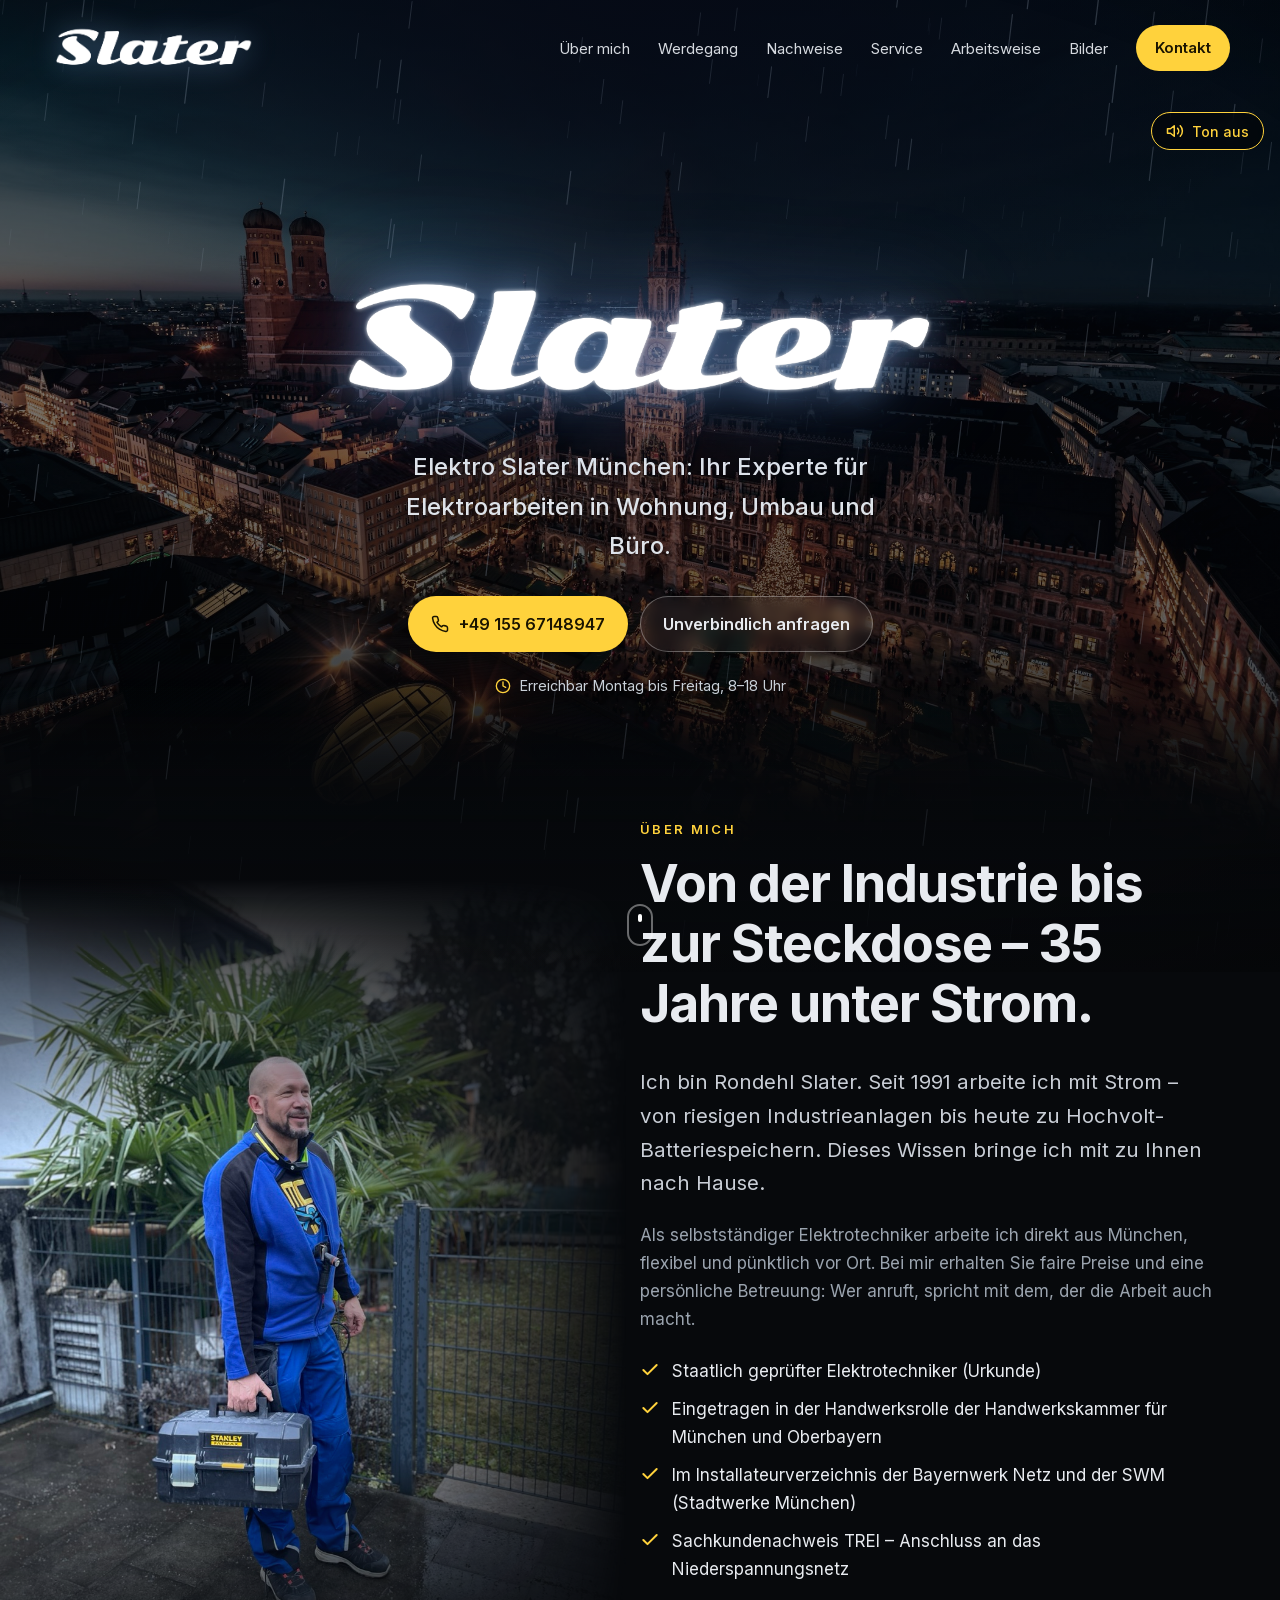
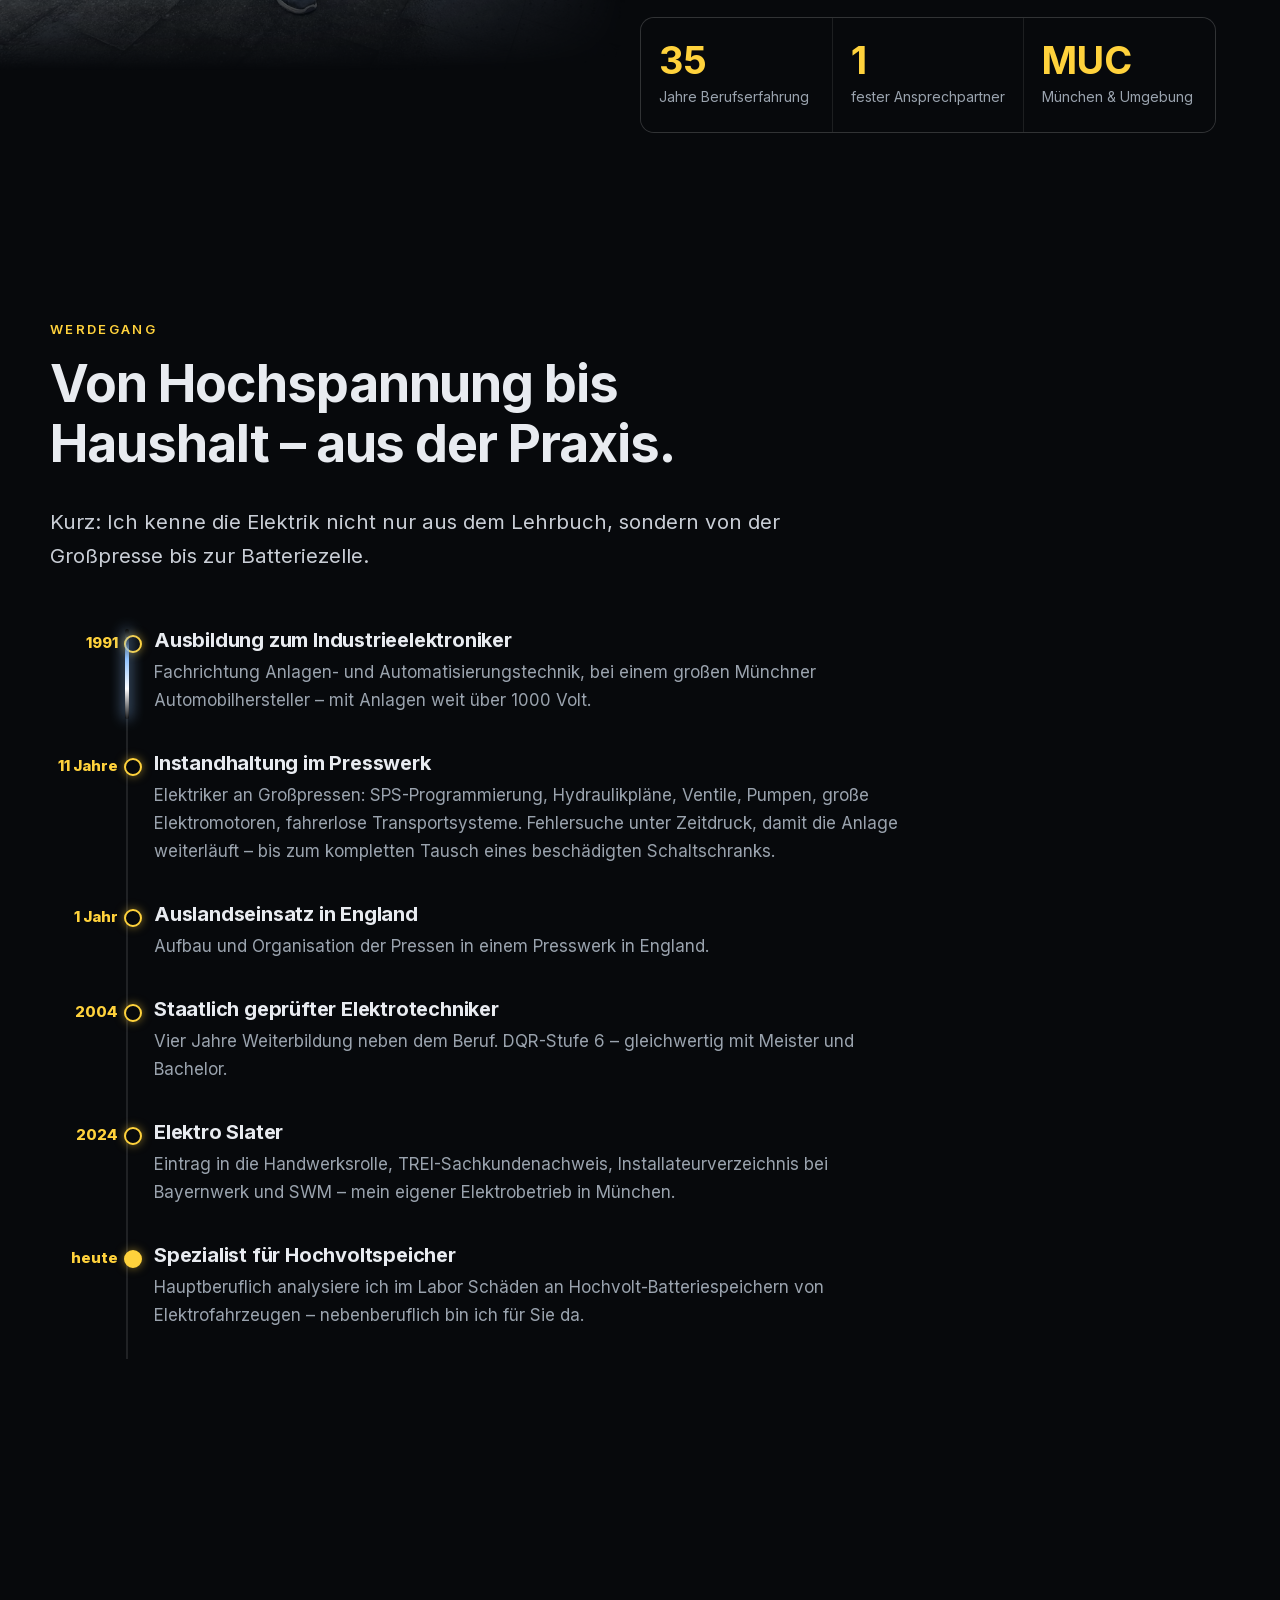
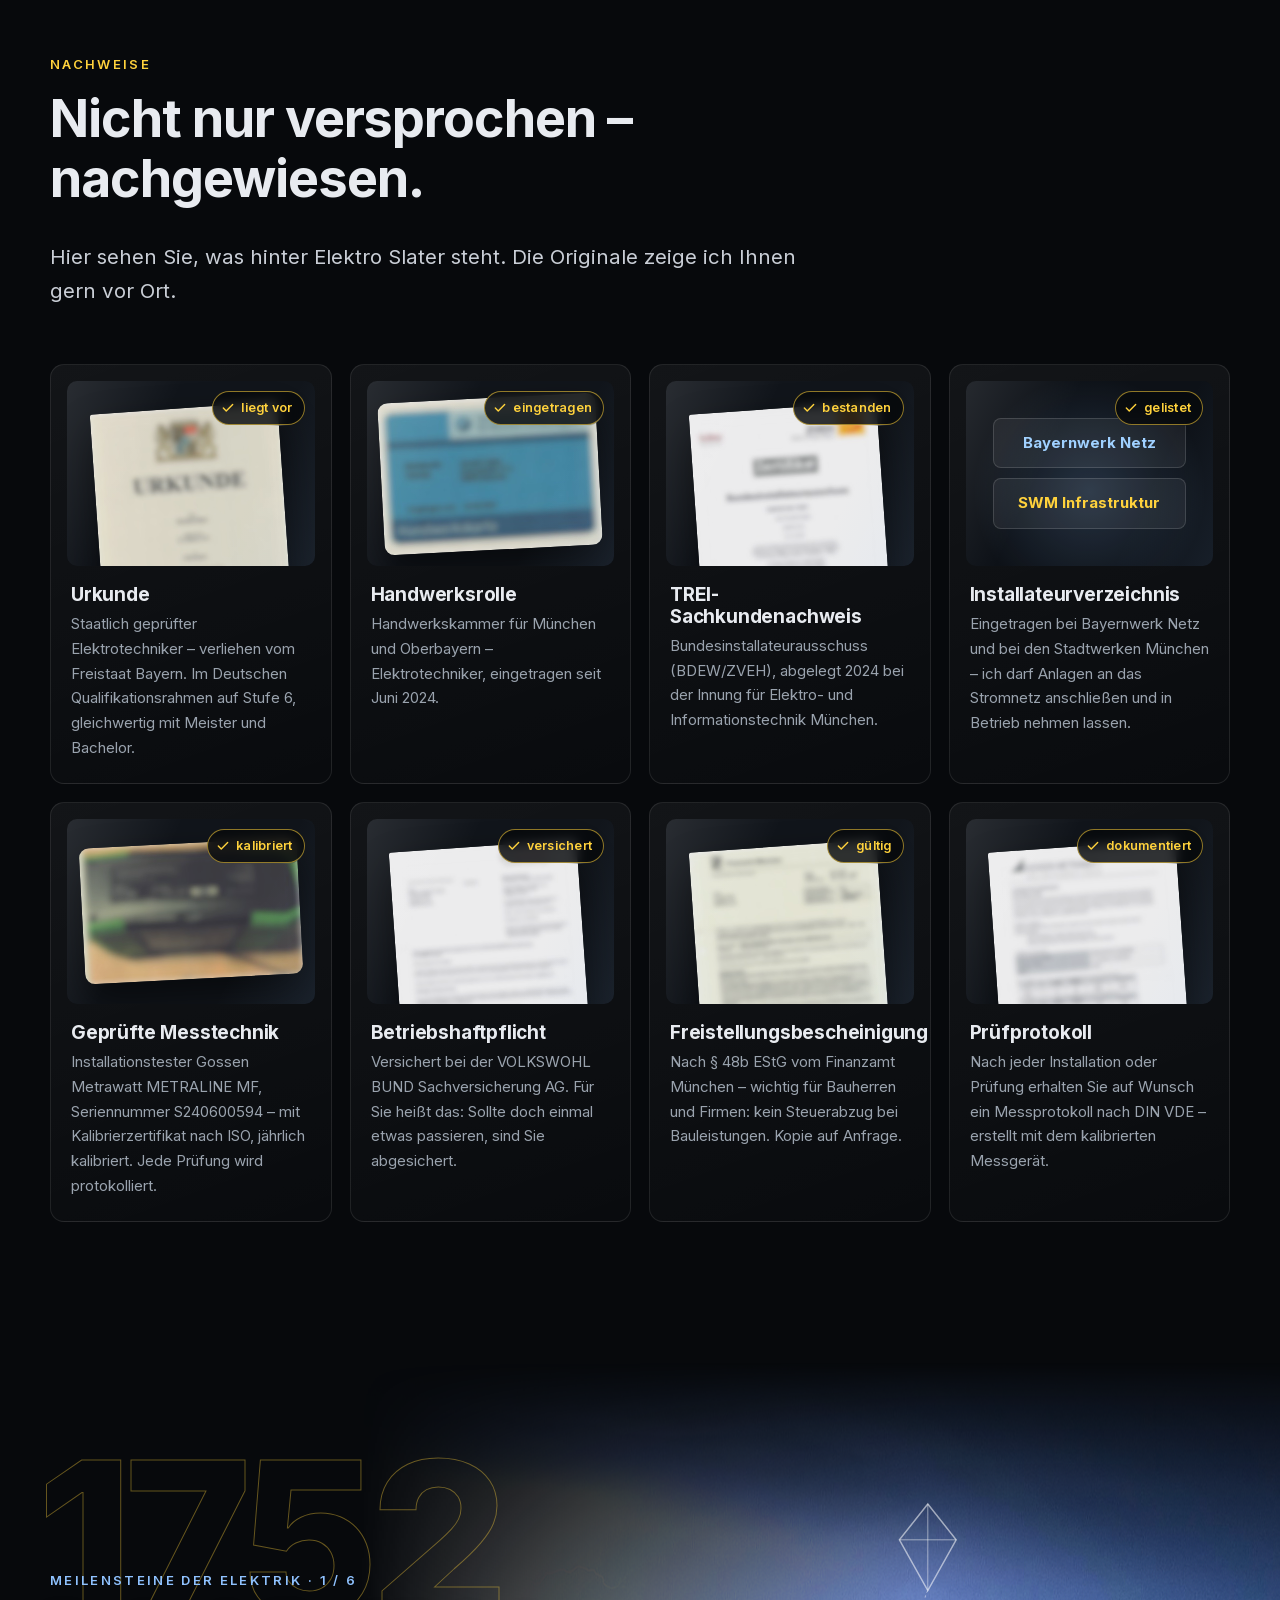
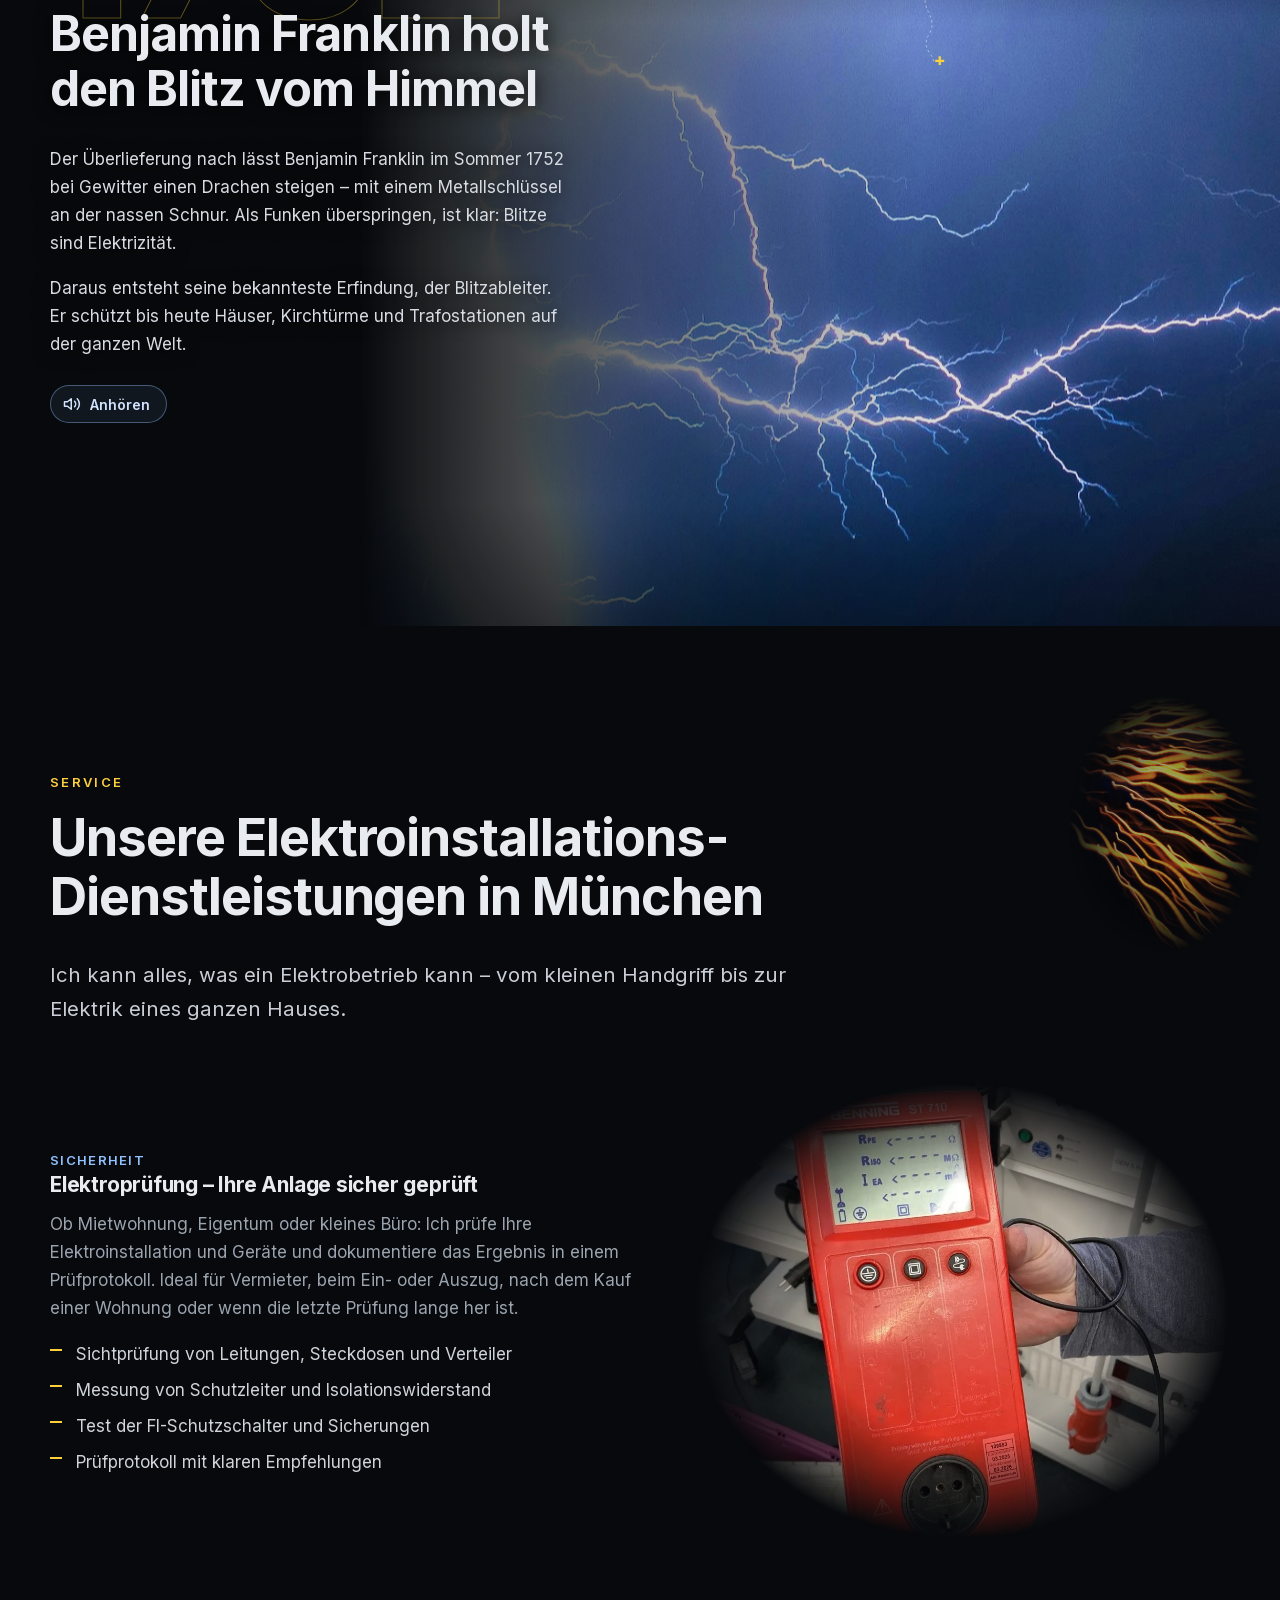
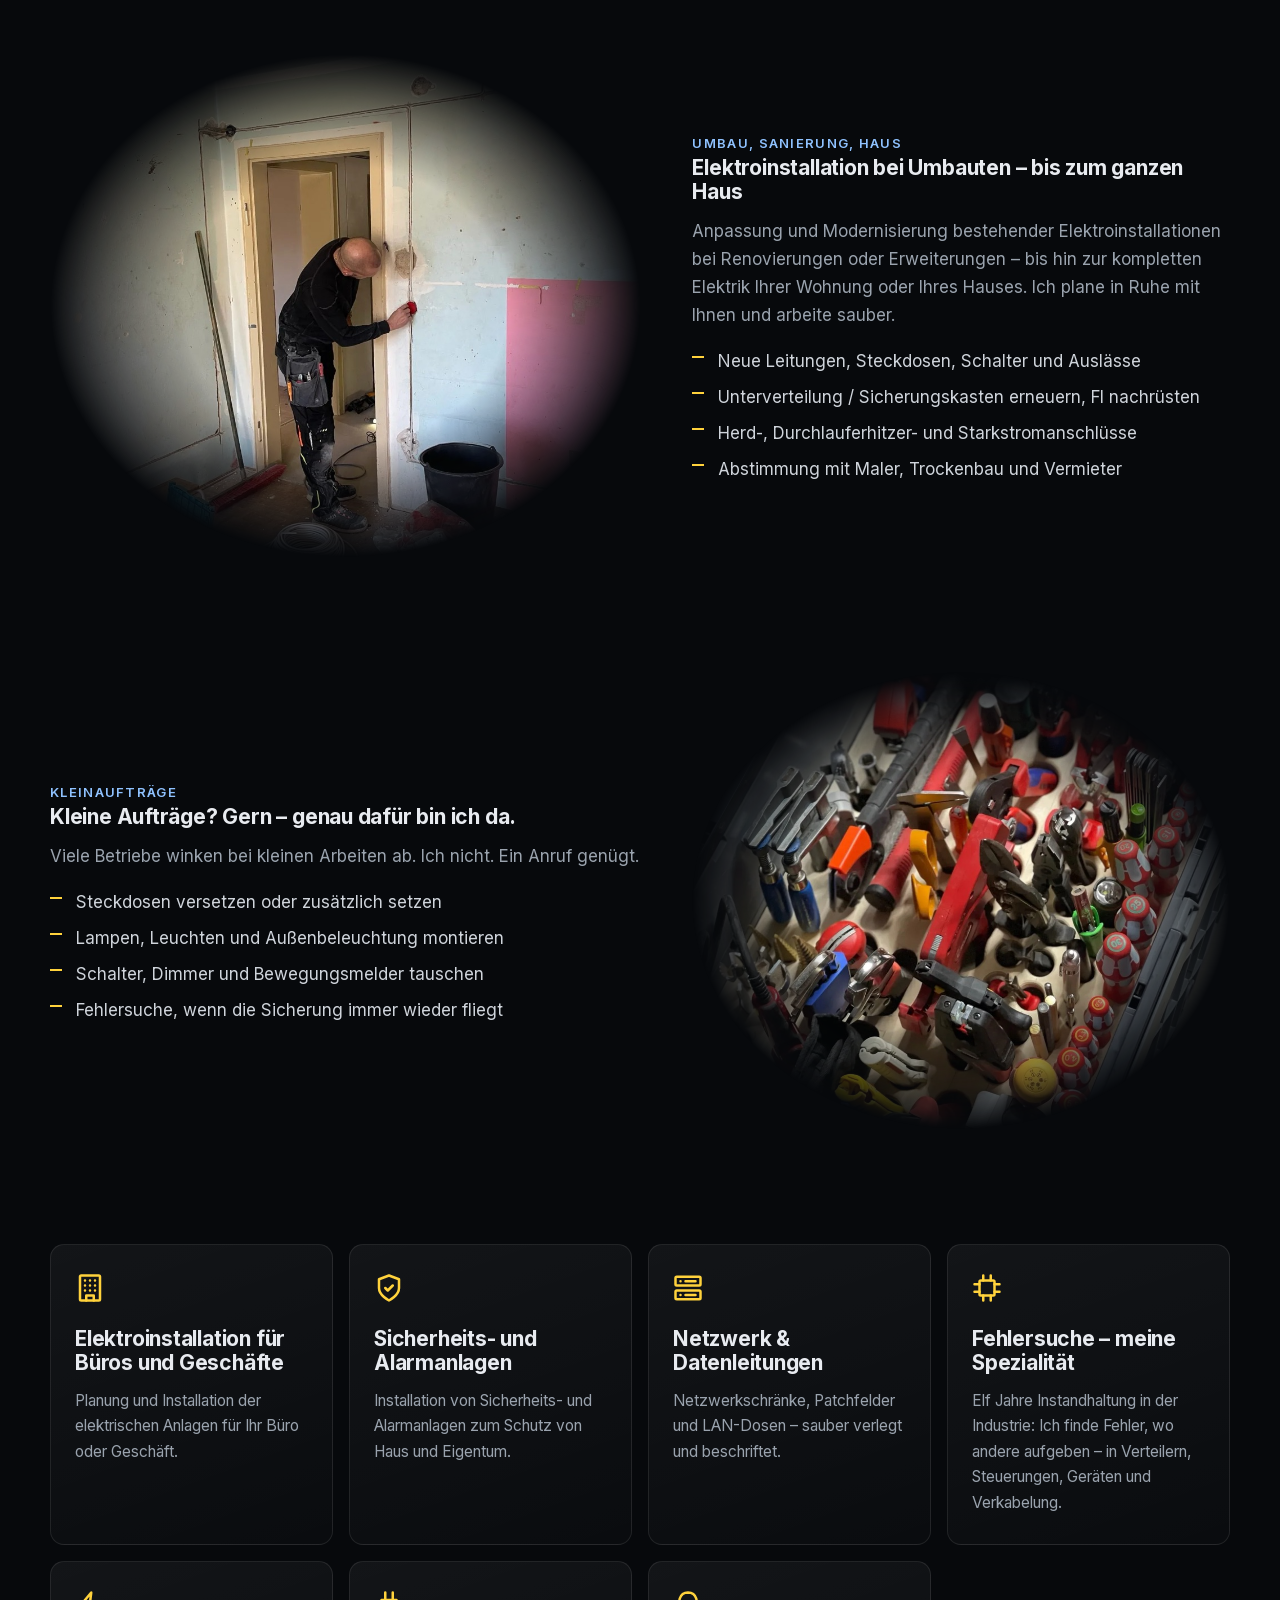
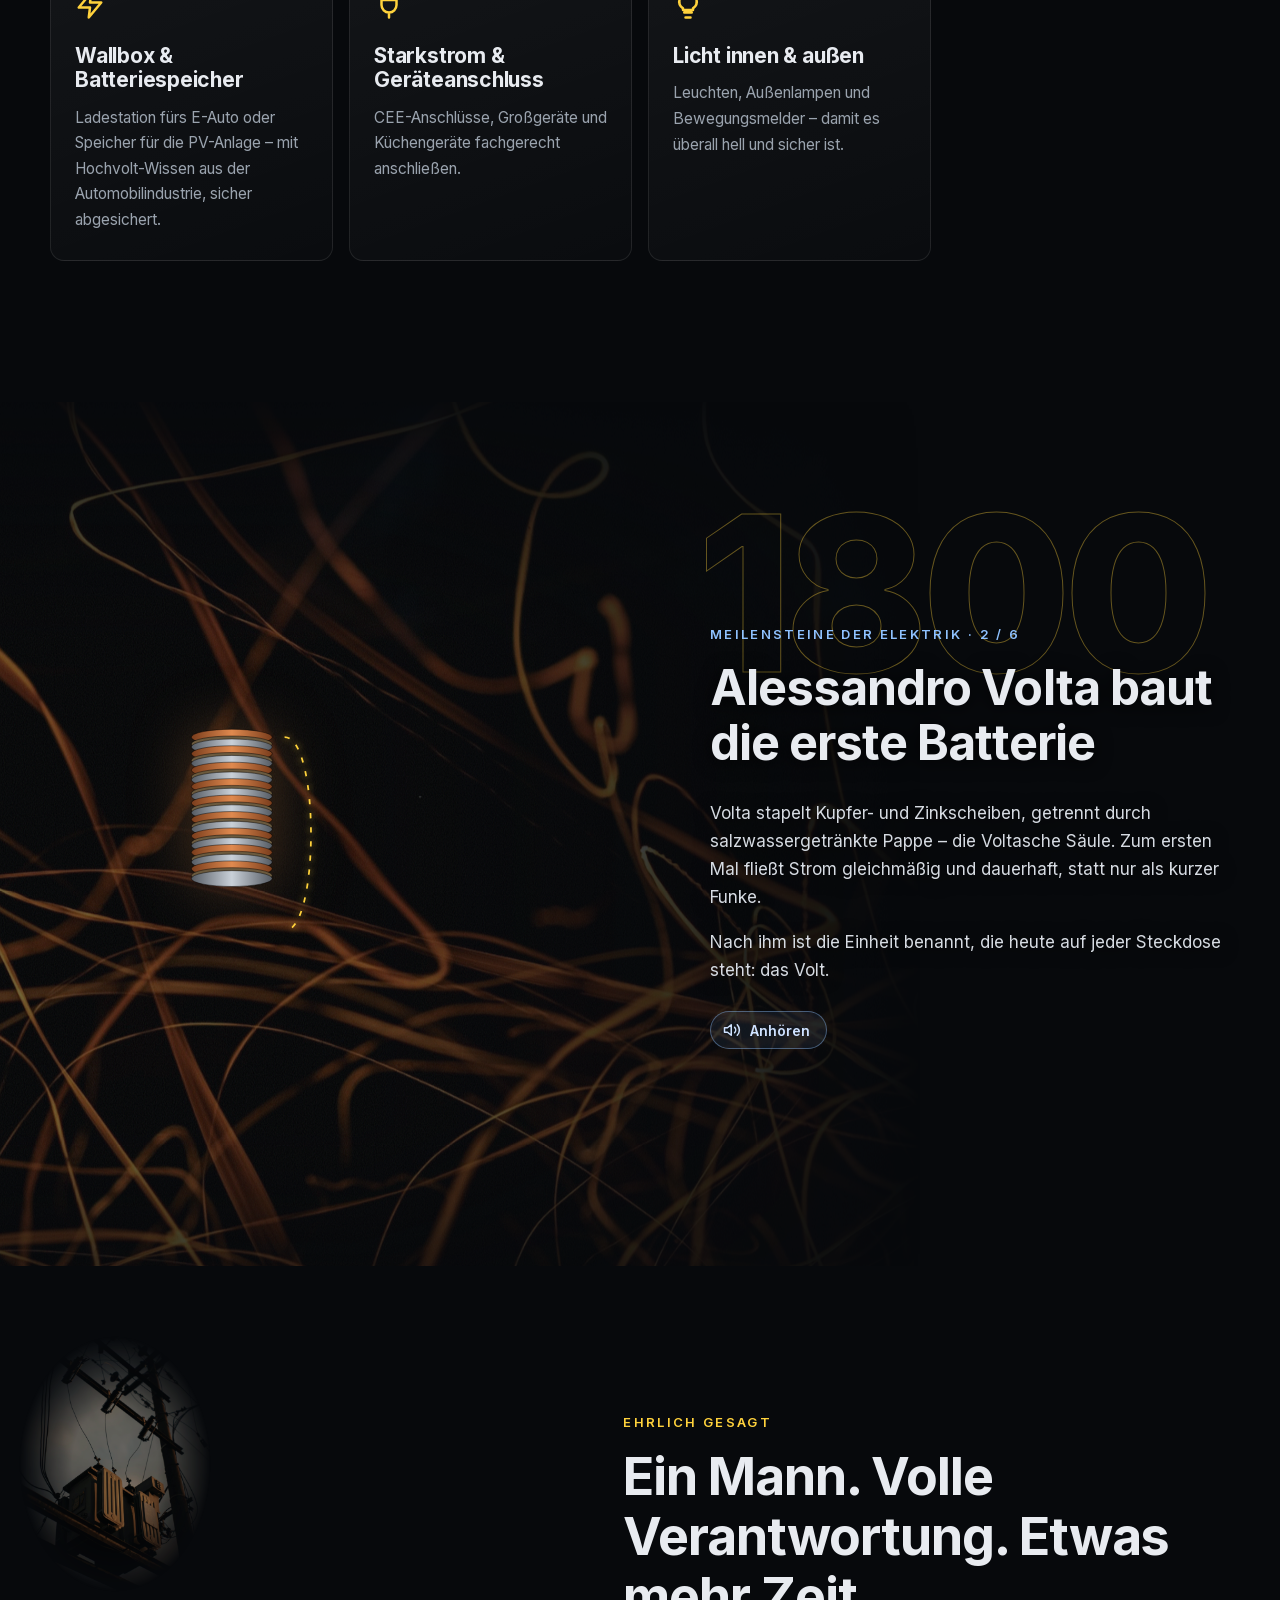
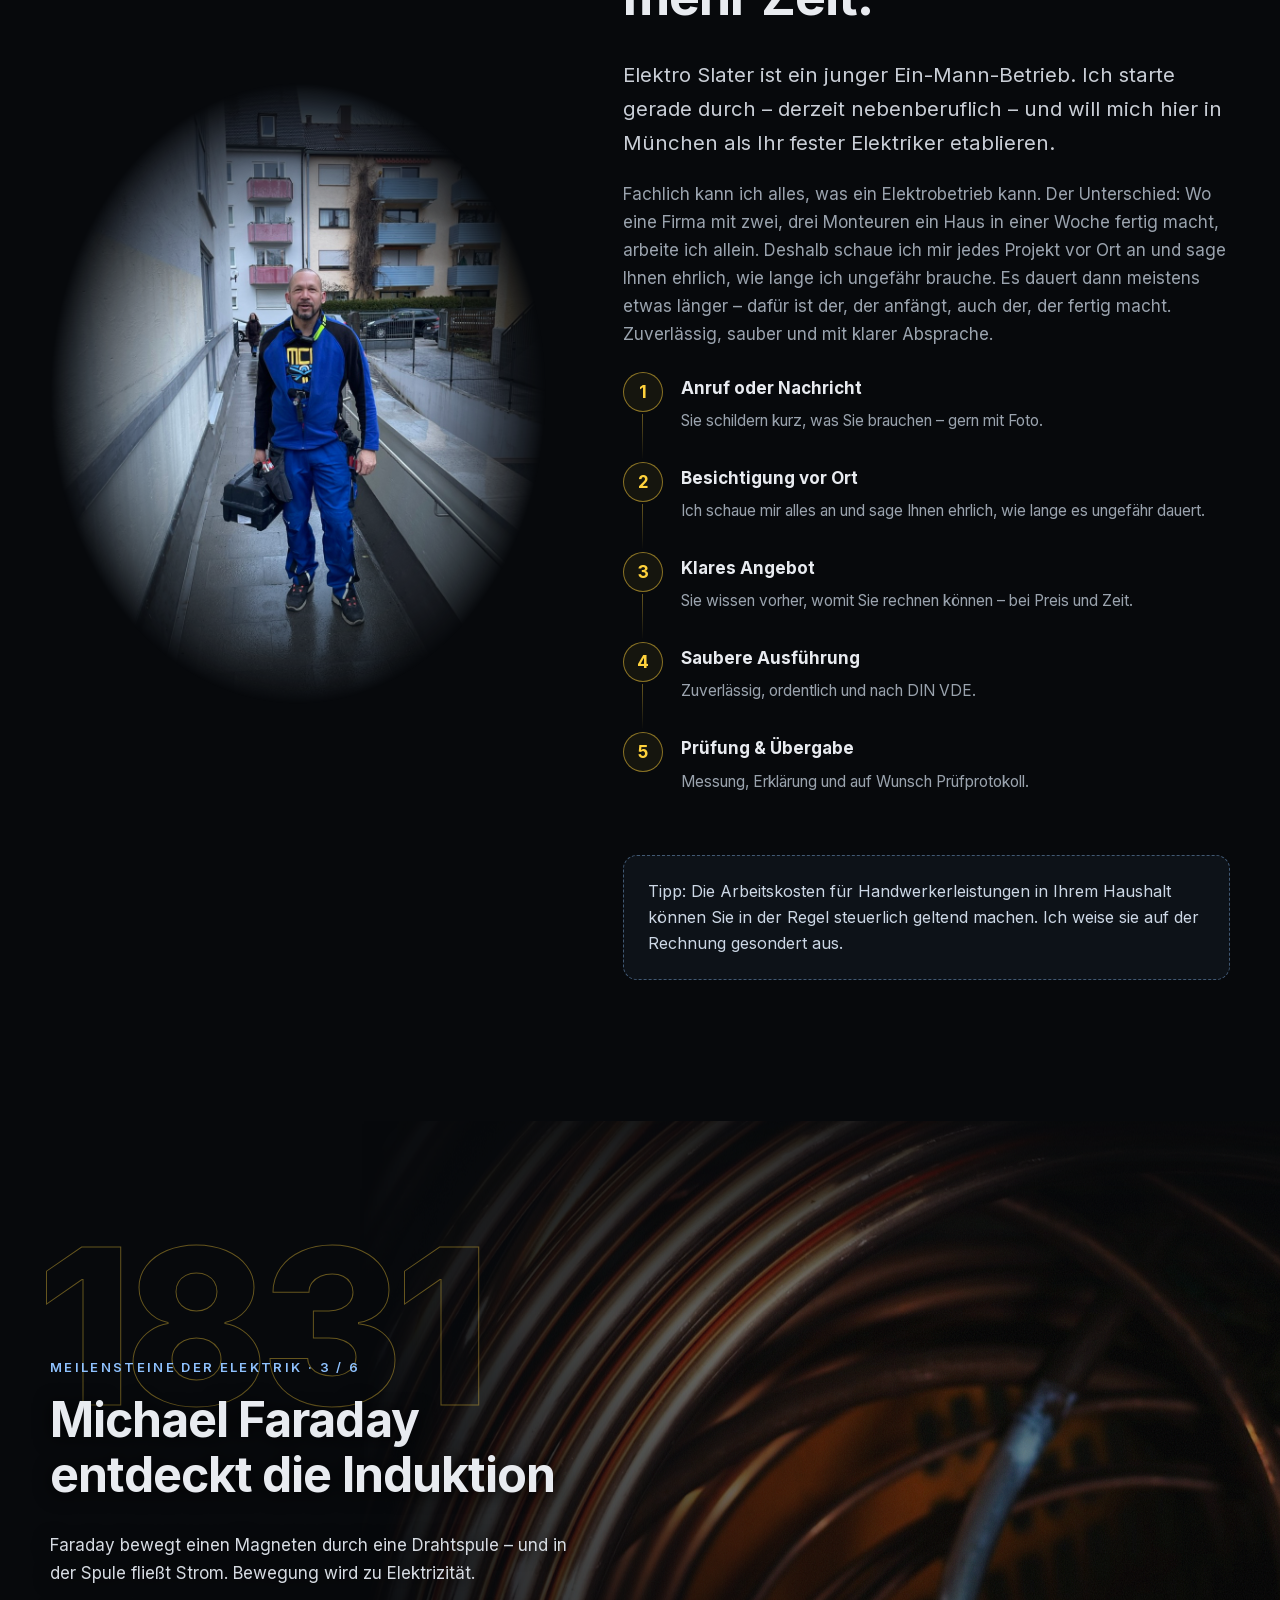
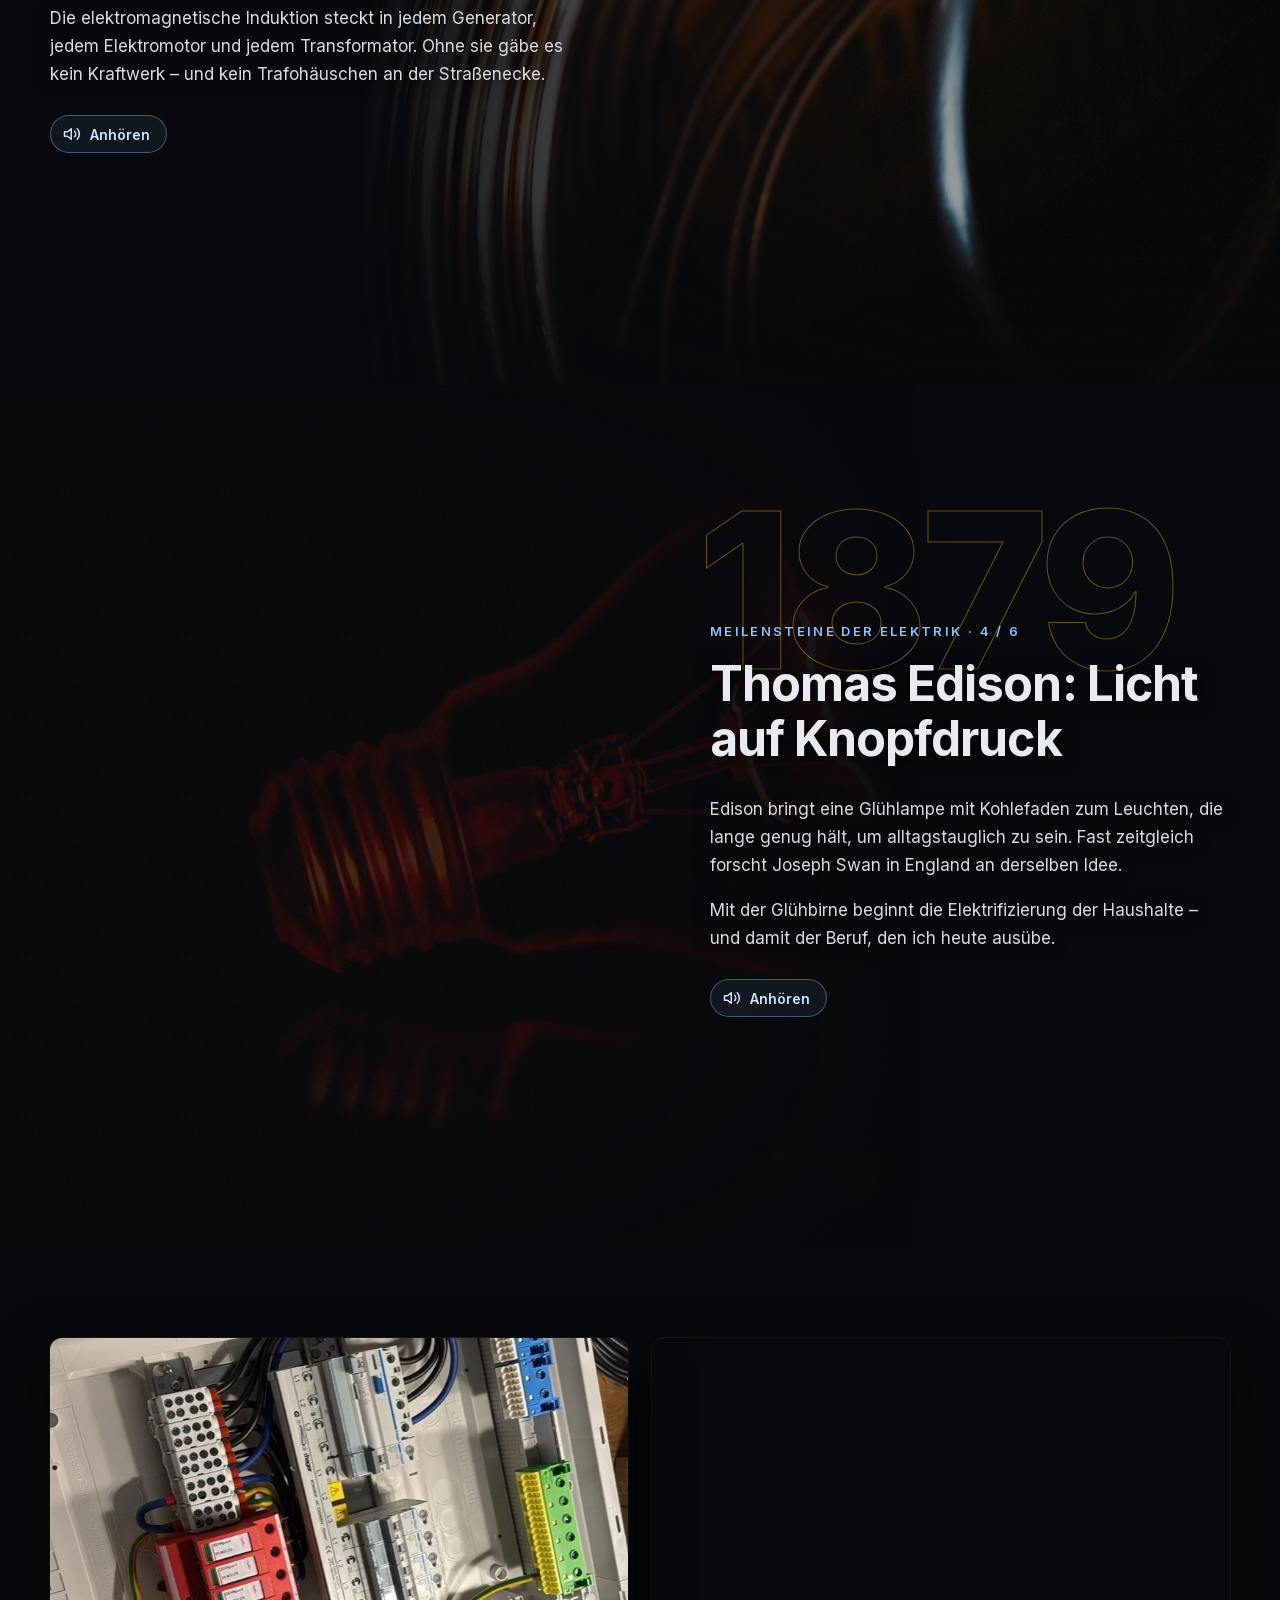
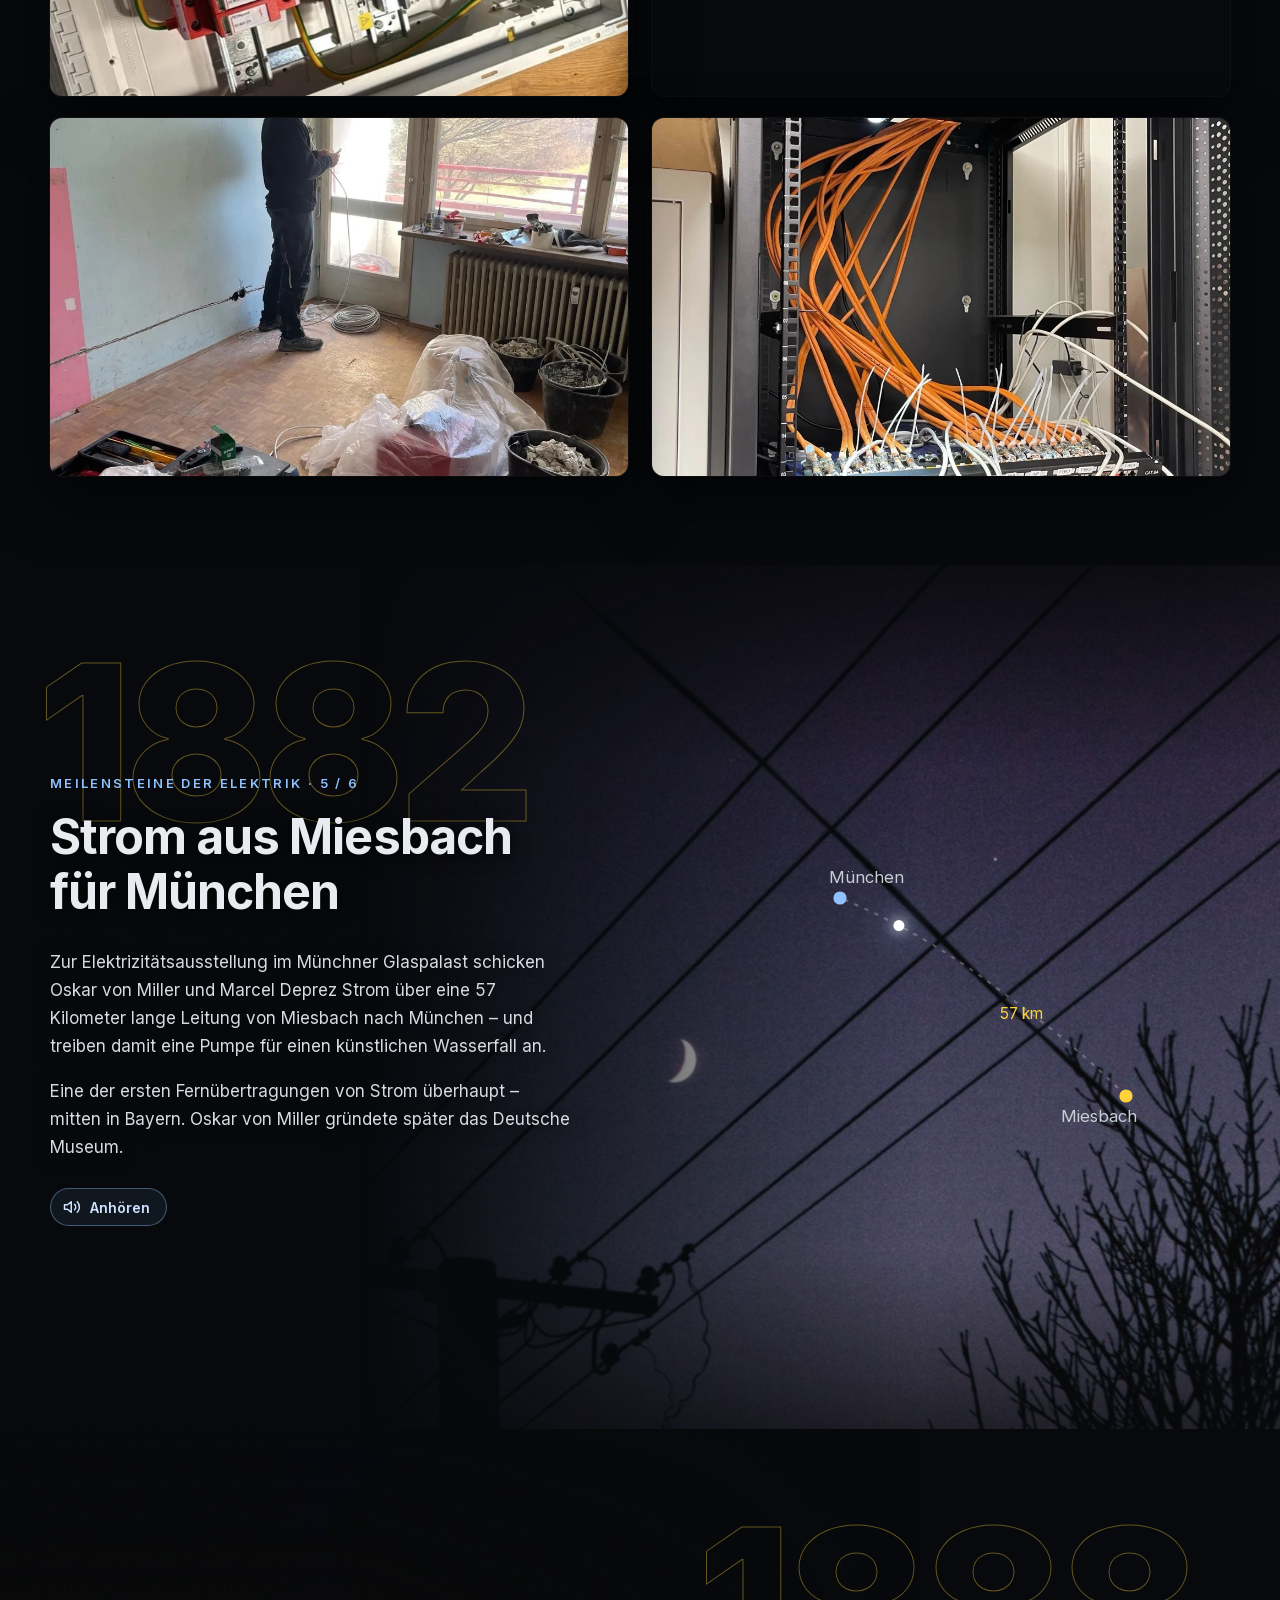
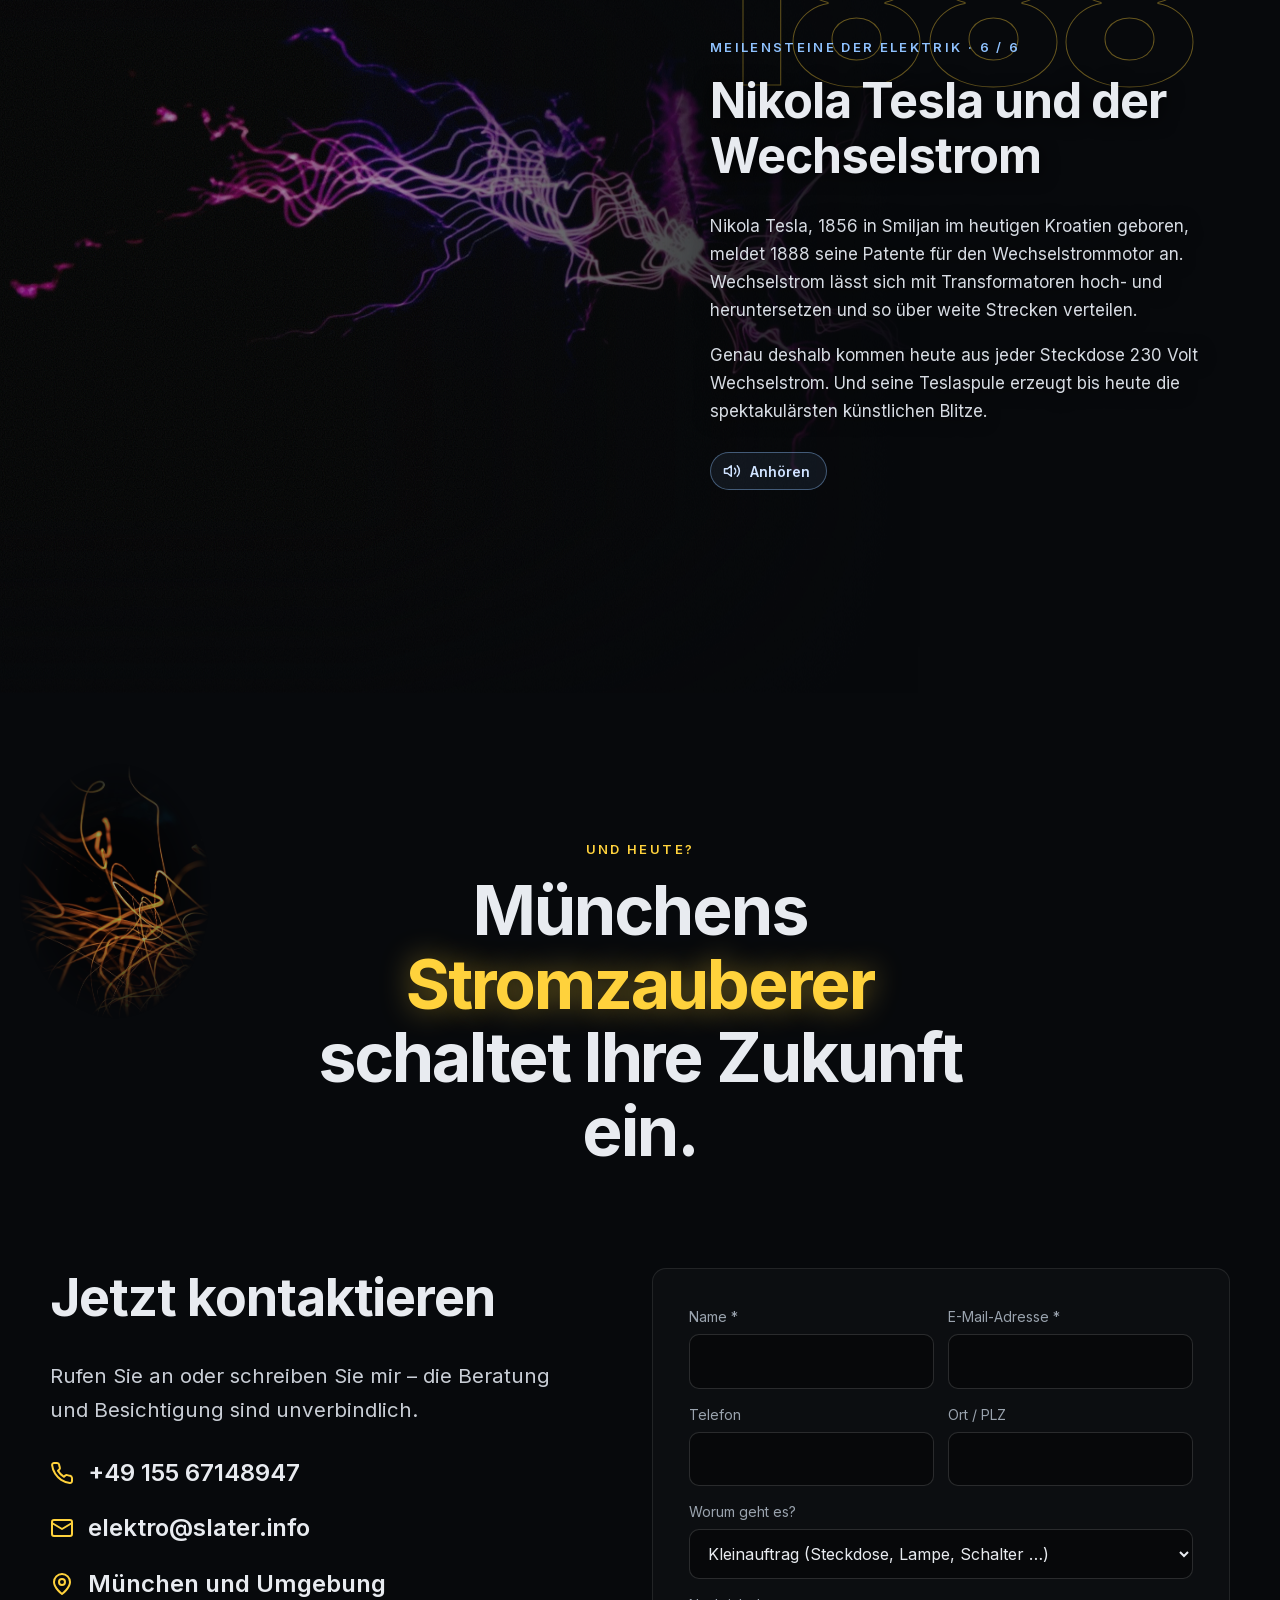
==== commit 4fca1b7b: "Geräusche zu den sechs Meilensteinen der Elektrik Jedes Kapitel hat einen Anhören-Knopf mit passende" ====
--- a/index.html
+++ b/index.html
@@ -8,7 +8,7 @@
   <meta name="theme-color" content="#07090c">
   <link rel="icon" href="data:image/svg+xml,%3Csvg xmlns='http://www.w3.org/2000/svg' viewBox='0 0 64 64'%3E%3Crect width='64' height='64' rx='12' fill='%2307090c'/%3E%3Cpath d='M36 6 14 36h14l-4 22 24-32H34z' fill='%23ffd23c'/%3E%3C/svg%3E">
   <link rel="preload" href="fonts/inter.woff2" as="font" type="font/woff2" crossorigin>
-  <link rel="stylesheet" href="css/style.css?v=6">
+  <link rel="stylesheet" href="css/style.css?v=7">
   <script type="application/ld+json">
   {
     "@context": "https://schema.org",
@@ -201,6 +201,7 @@
         <h2 id="k1">Benjamin Franklin holt den Blitz vom Himmel</h2>
         <p>Der Überlieferung nach lässt Benjamin Franklin im Sommer 1752 bei Gewitter einen Drachen steigen – mit einem Metallschlüssel an der nassen Schnur. Als Funken überspringen, ist klar: Blitze sind Elektrizität.</p>
         <p class="muted">Daraus entsteht seine bekannteste Erfindung, der Blitzableiter. Er schützt bis heute Häuser, Kirchtürme und Trafostationen auf der ganzen Welt.</p>
+        <button class="chapter-sound" type="button" data-chapter-sound="franklin" aria-pressed="false"><svg aria-hidden="true"><use href="#i-sound"/></svg><span>Anhören</span></button>
       </div>
     </div>
   </section>
@@ -315,6 +316,7 @@
         <h2 id="k2">Alessandro Volta baut die erste Batterie</h2>
         <p>Volta stapelt Kupfer- und Zinkscheiben, getrennt durch salzwassergetränkte Pappe – die Voltasche Säule. Zum ersten Mal fließt Strom gleichmäßig und dauerhaft, statt nur als kurzer Funke.</p>
         <p class="muted">Nach ihm ist die Einheit benannt, die heute auf jeder Steckdose steht: das Volt.</p>
+        <button class="chapter-sound" type="button" data-chapter-sound="volta" aria-pressed="false"><svg aria-hidden="true"><use href="#i-sound"/></svg><span>Anhören</span></button>
       </div>
     </div>
   </section>
@@ -354,6 +356,7 @@
         <h2 id="k3">Michael Faraday entdeckt die Induktion</h2>
         <p>Faraday bewegt einen Magneten durch eine Drahtspule – und in der Spule fließt Strom. Bewegung wird zu Elektrizität.</p>
         <p class="muted">Die elektromagnetische Induktion steckt in jedem Generator, jedem Elektromotor und jedem Transformator. Ohne sie gäbe es kein Kraftwerk – und kein Trafohäuschen an der Straßenecke.</p>
+        <button class="chapter-sound" type="button" data-chapter-sound="faraday" aria-pressed="false"><svg aria-hidden="true"><use href="#i-sound"/></svg><span>Anhören</span></button>
       </div>
     </div>
   </section>
@@ -368,6 +371,7 @@
         <h2 id="k4">Thomas Edison: Licht auf Knopfdruck</h2>
         <p>Edison bringt eine Glühlampe mit Kohlefaden zum Leuchten, die lange genug hält, um alltagstauglich zu sein. Fast zeitgleich forscht Joseph Swan in England an derselben Idee.</p>
         <p class="muted">Mit der Glühbirne beginnt die Elektrifizierung der Haushalte – und damit der Beruf, den ich heute ausübe.</p>
+        <button class="chapter-sound" type="button" data-chapter-sound="edison" aria-pressed="false"><svg aria-hidden="true"><use href="#i-sound"/></svg><span>Anhören</span></button>
       </div>
     </div>
   </section>
@@ -410,6 +414,7 @@
         <h2 id="k5">Strom aus Miesbach für München</h2>
         <p>Zur Elektrizitätsausstellung im Münchner Glaspalast schicken Oskar von Miller und Marcel Deprez Strom über eine 57 Kilometer lange Leitung von Miesbach nach München – und treiben damit eine Pumpe für einen künstlichen Wasserfall an.</p>
         <p class="muted">Eine der ersten Fernübertragungen von Strom überhaupt – mitten in Bayern. Oskar von Miller gründete später das Deutsche Museum.</p>
+        <button class="chapter-sound" type="button" data-chapter-sound="miesbach" aria-pressed="false"><svg aria-hidden="true"><use href="#i-sound"/></svg><span>Anhören</span></button>
       </div>
     </div>
   </section>
@@ -424,6 +429,7 @@
         <h2 id="k6">Nikola Tesla und der Wechselstrom</h2>
         <p>Nikola Tesla, 1856 in Smiljan im heutigen Kroatien geboren, meldet 1888 seine Patente für den Wechselstrommotor an. Wechselstrom lässt sich mit Transformatoren hoch- und heruntersetzen und so über weite Strecken verteilen.</p>
         <p class="muted">Genau deshalb kommen heute aus jeder Steckdose 230 Volt Wechselstrom. Und seine Teslaspule erzeugt bis heute die spektakulärsten künstlichen Blitze.</p>
+        <button class="chapter-sound" type="button" data-chapter-sound="tesla" aria-pressed="false"><svg aria-hidden="true"><use href="#i-sound"/></svg><span>Anhören</span></button>
       </div>
     </div>
   </section>
@@ -496,5 +502,6 @@
 
 <script src="js/storm.js?v=6" defer></script>
 <script src="js/main.js?v=4" defer></script>
+<script src="js/sounds.js?v=1" defer></script>
 </body>
 </html>
--- a/css/style.css
+++ b/css/style.css
@@ -593,3 +593,16 @@
 /* Ton-Knopf oben rechts unter der Menüleiste */
 .sound-btn { top: 112px; bottom: auto; }
 @media (max-width: 860px) { .sound-btn { top: 90px; bottom: auto; right: 12px; } }
+
+/* Anhören-Knopf in den Meilenstein-Kapiteln */
+.chapter-sound {
+  display: inline-flex; align-items: center; gap: 9px; margin-top: 10px;
+  padding: 9px 16px 9px 12px; border-radius: 999px; cursor: pointer;
+  background: rgba(143, 194, 255, .08); border: 1px solid rgba(143, 194, 255, .4); color: #cfe2ff;
+  font: 600 14px "Inter", sans-serif; transition: background .2s, border-color .2s, color .2s;
+}
+.chapter-sound svg { width: 18px; height: 18px; }
+.chapter-sound:hover { background: rgba(143, 194, 255, .16); }
+.chapter-sound[aria-pressed="true"] { border-color: var(--volt); color: var(--volt); background: rgba(255, 210, 60, .08); }
+.chapter-sound[aria-pressed="true"] svg { animation: sound-pulse 1s ease-in-out infinite; }
+@keyframes sound-pulse { 50% { transform: scale(1.18); } }
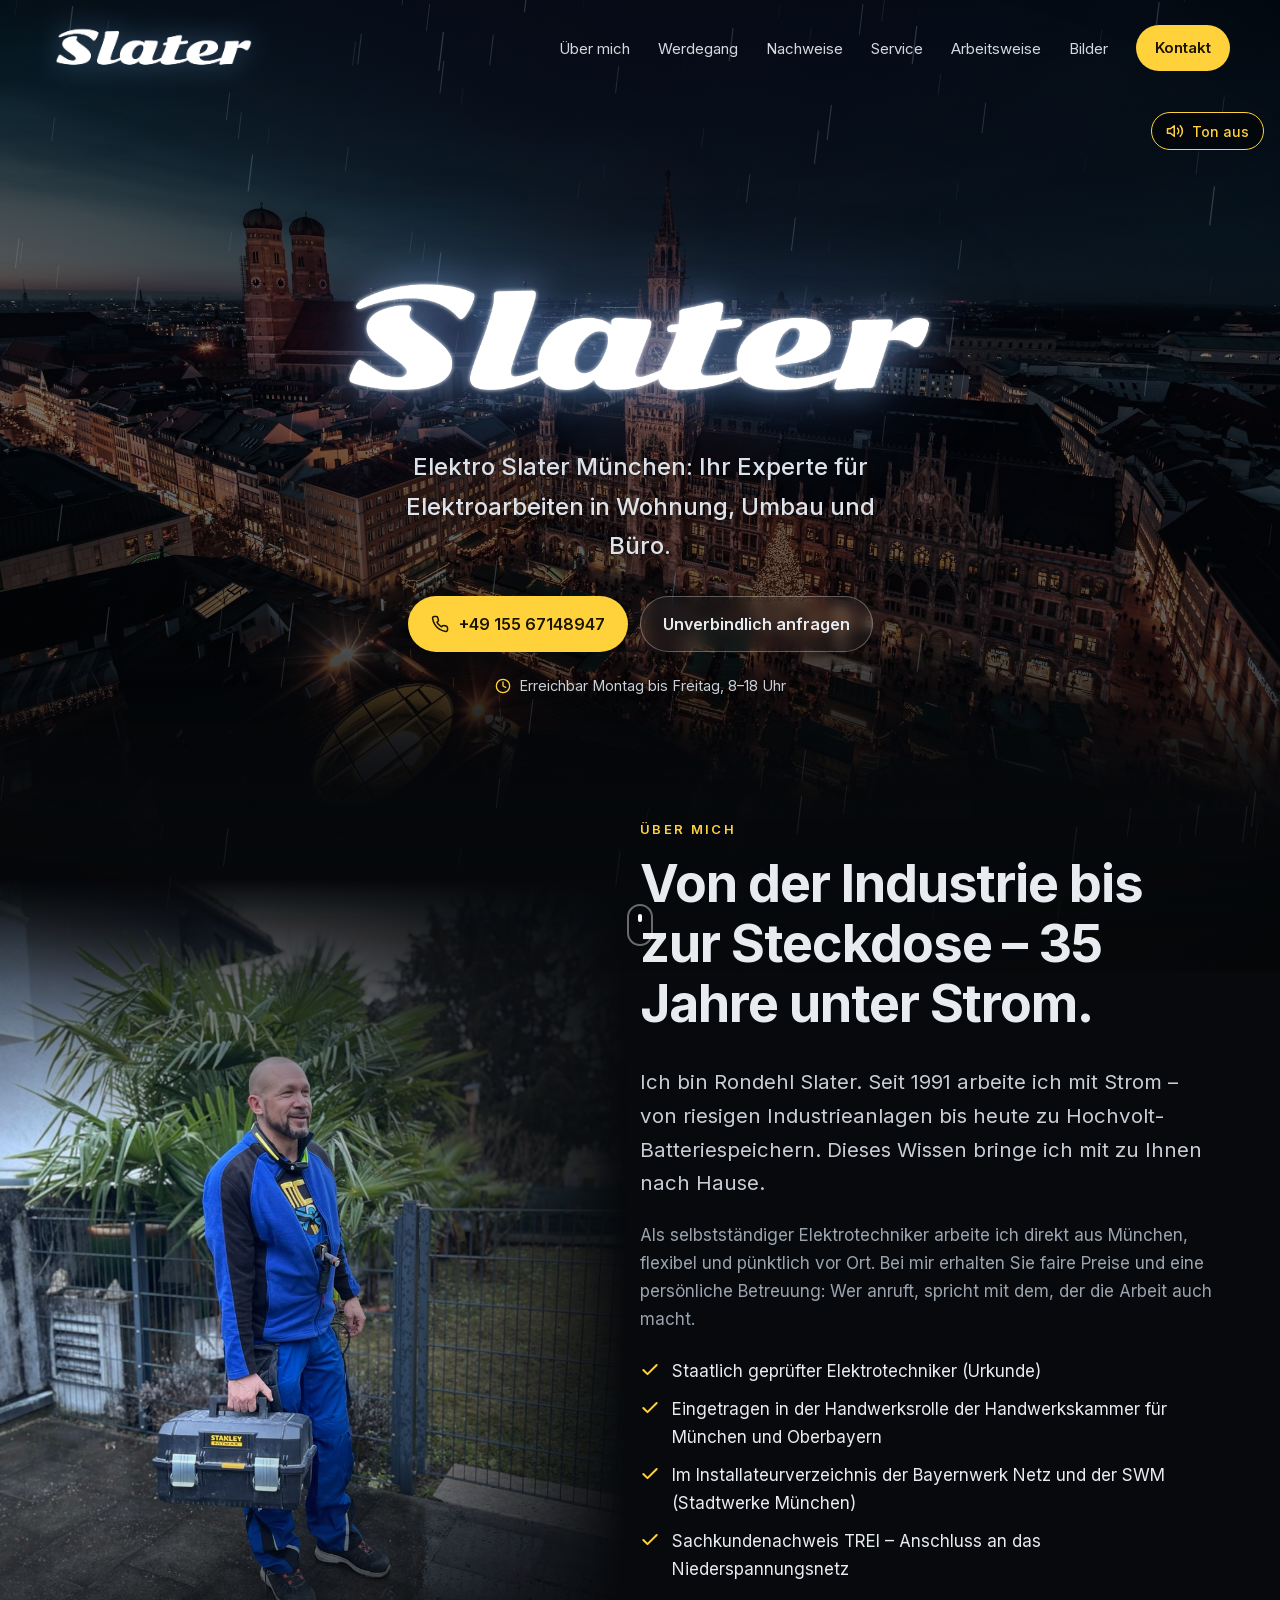
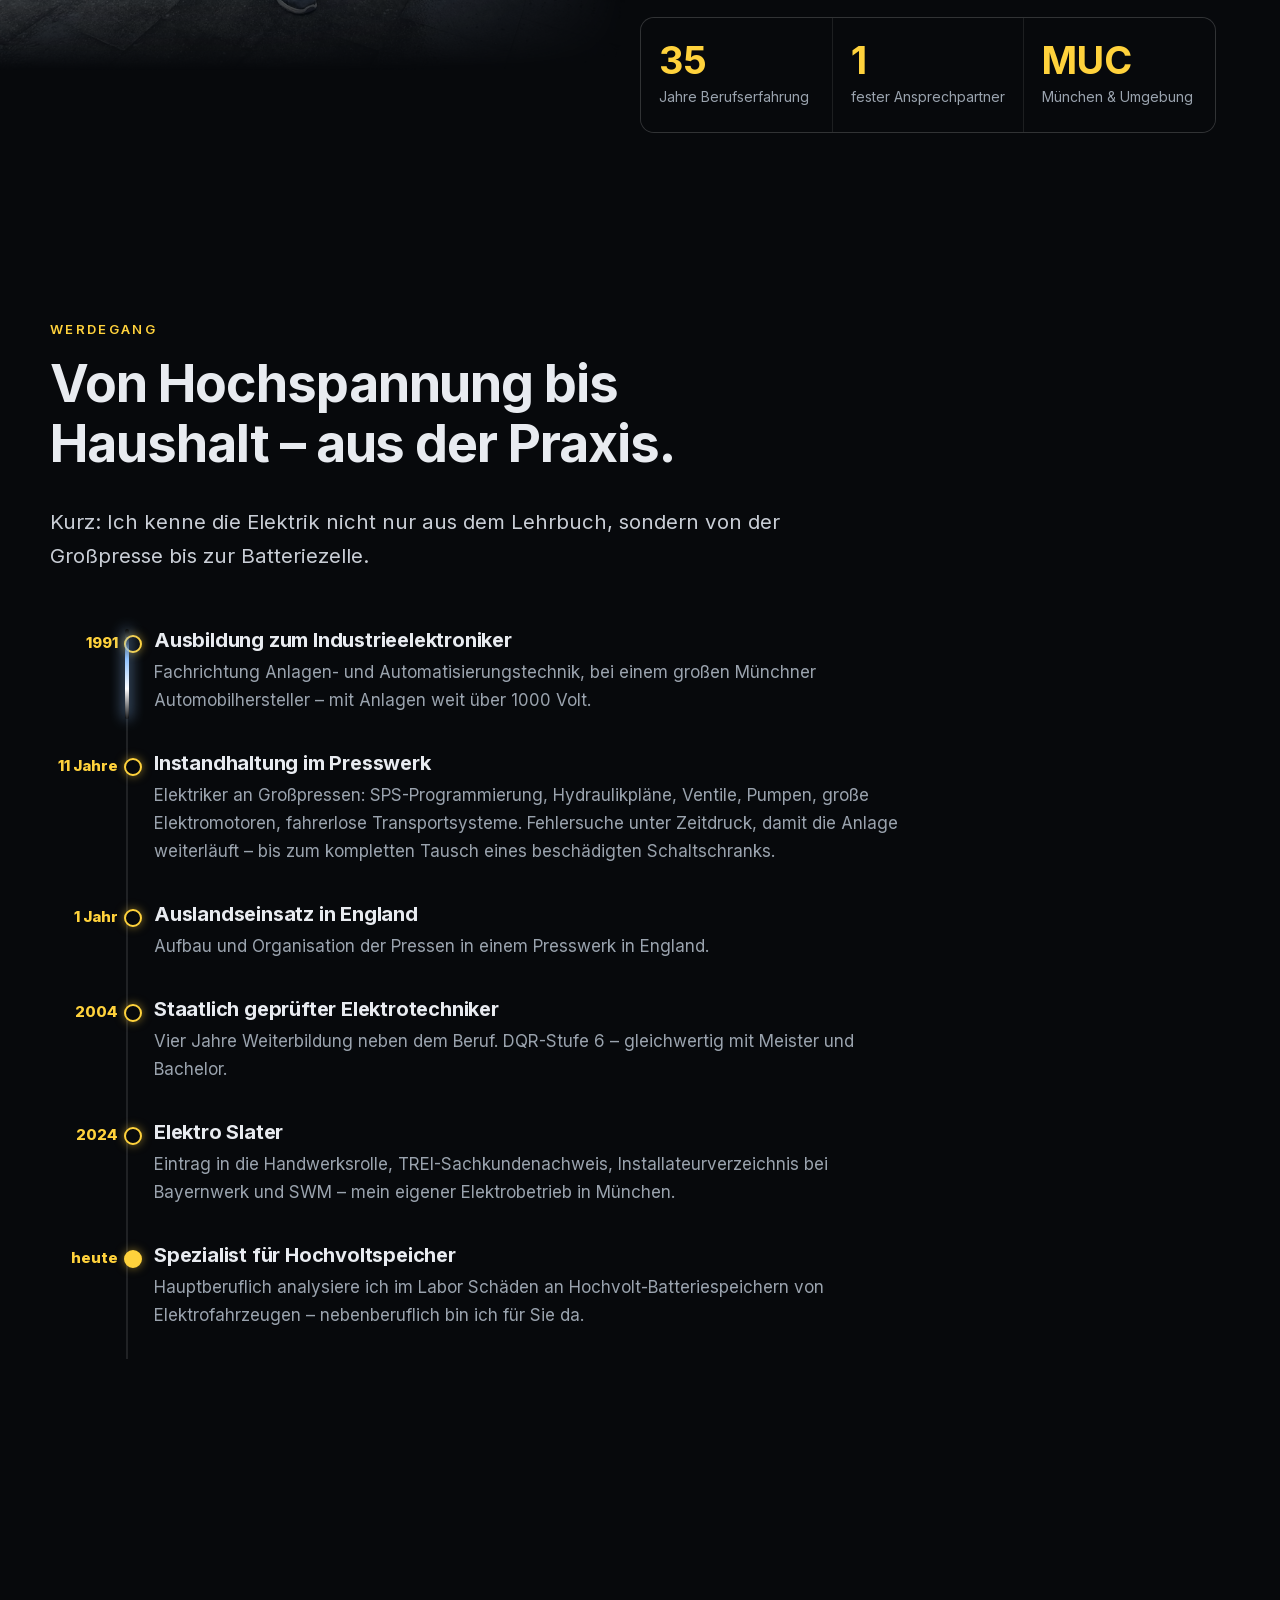
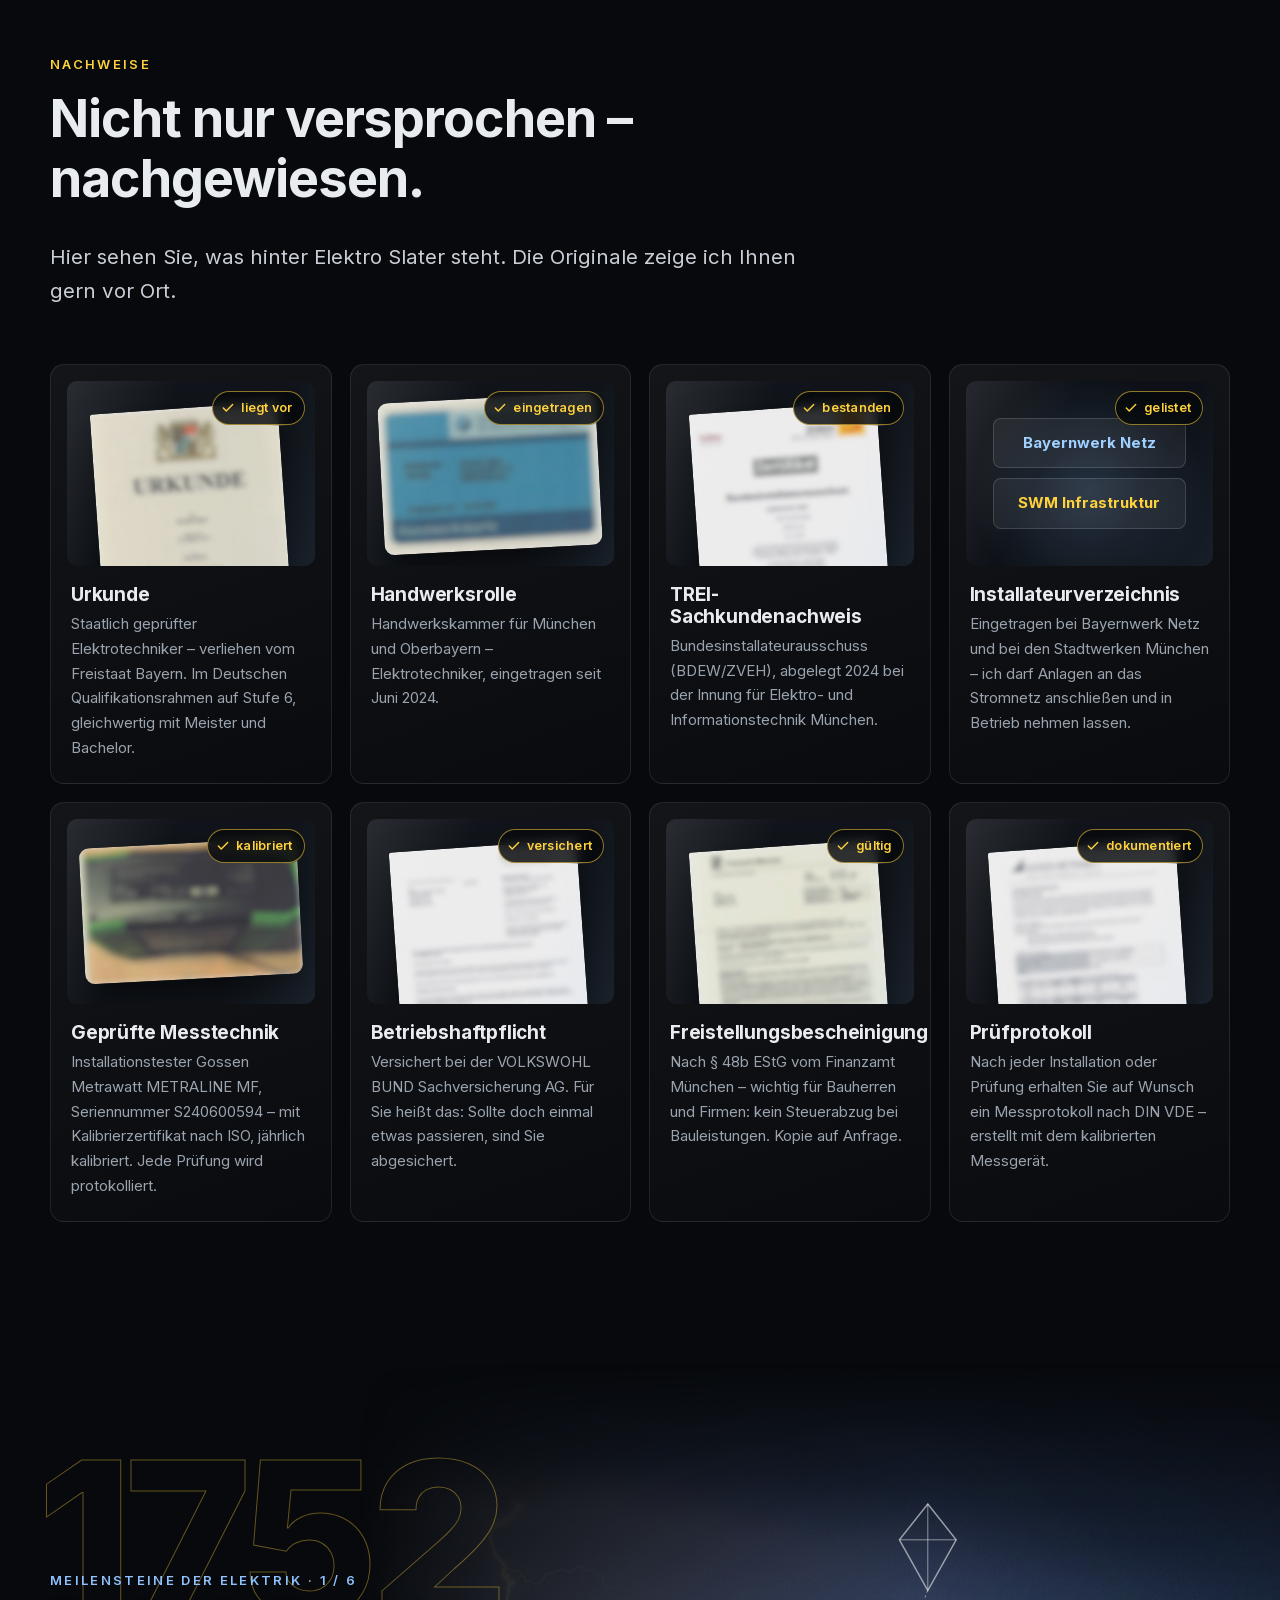
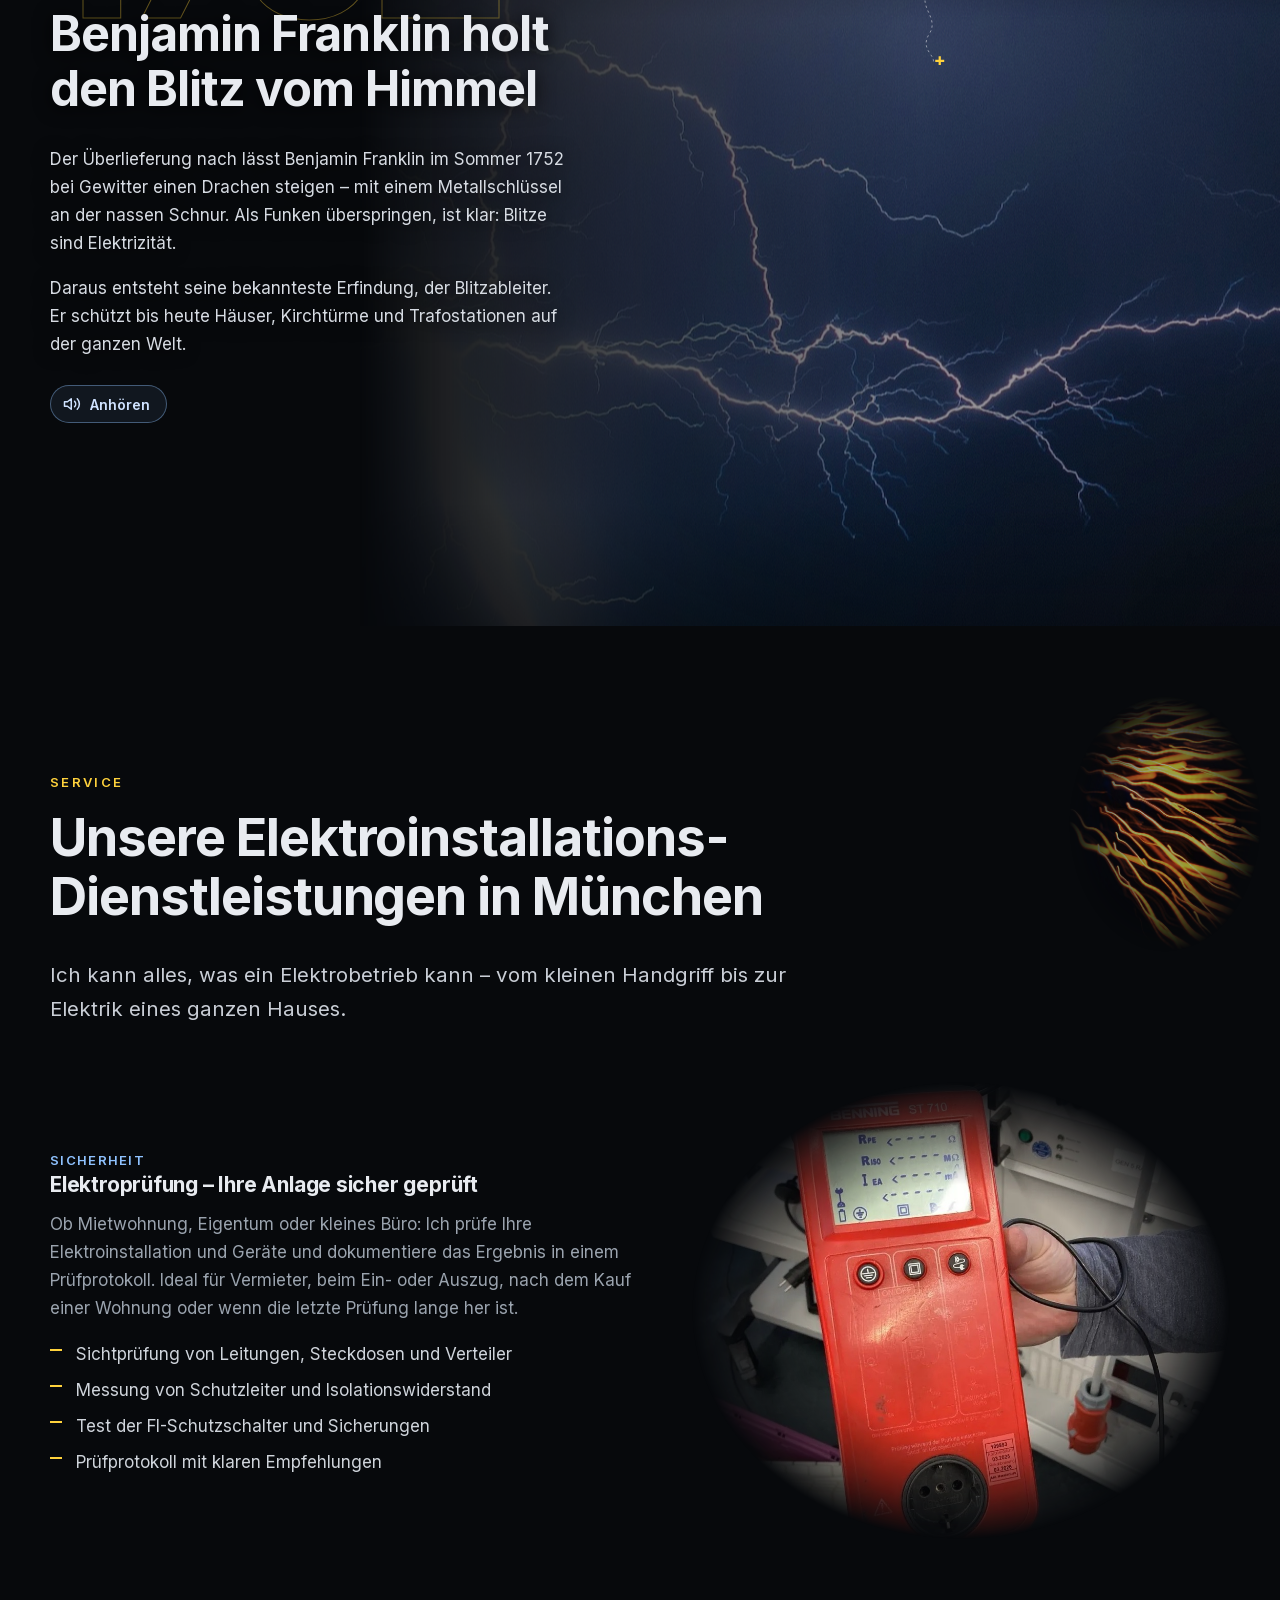
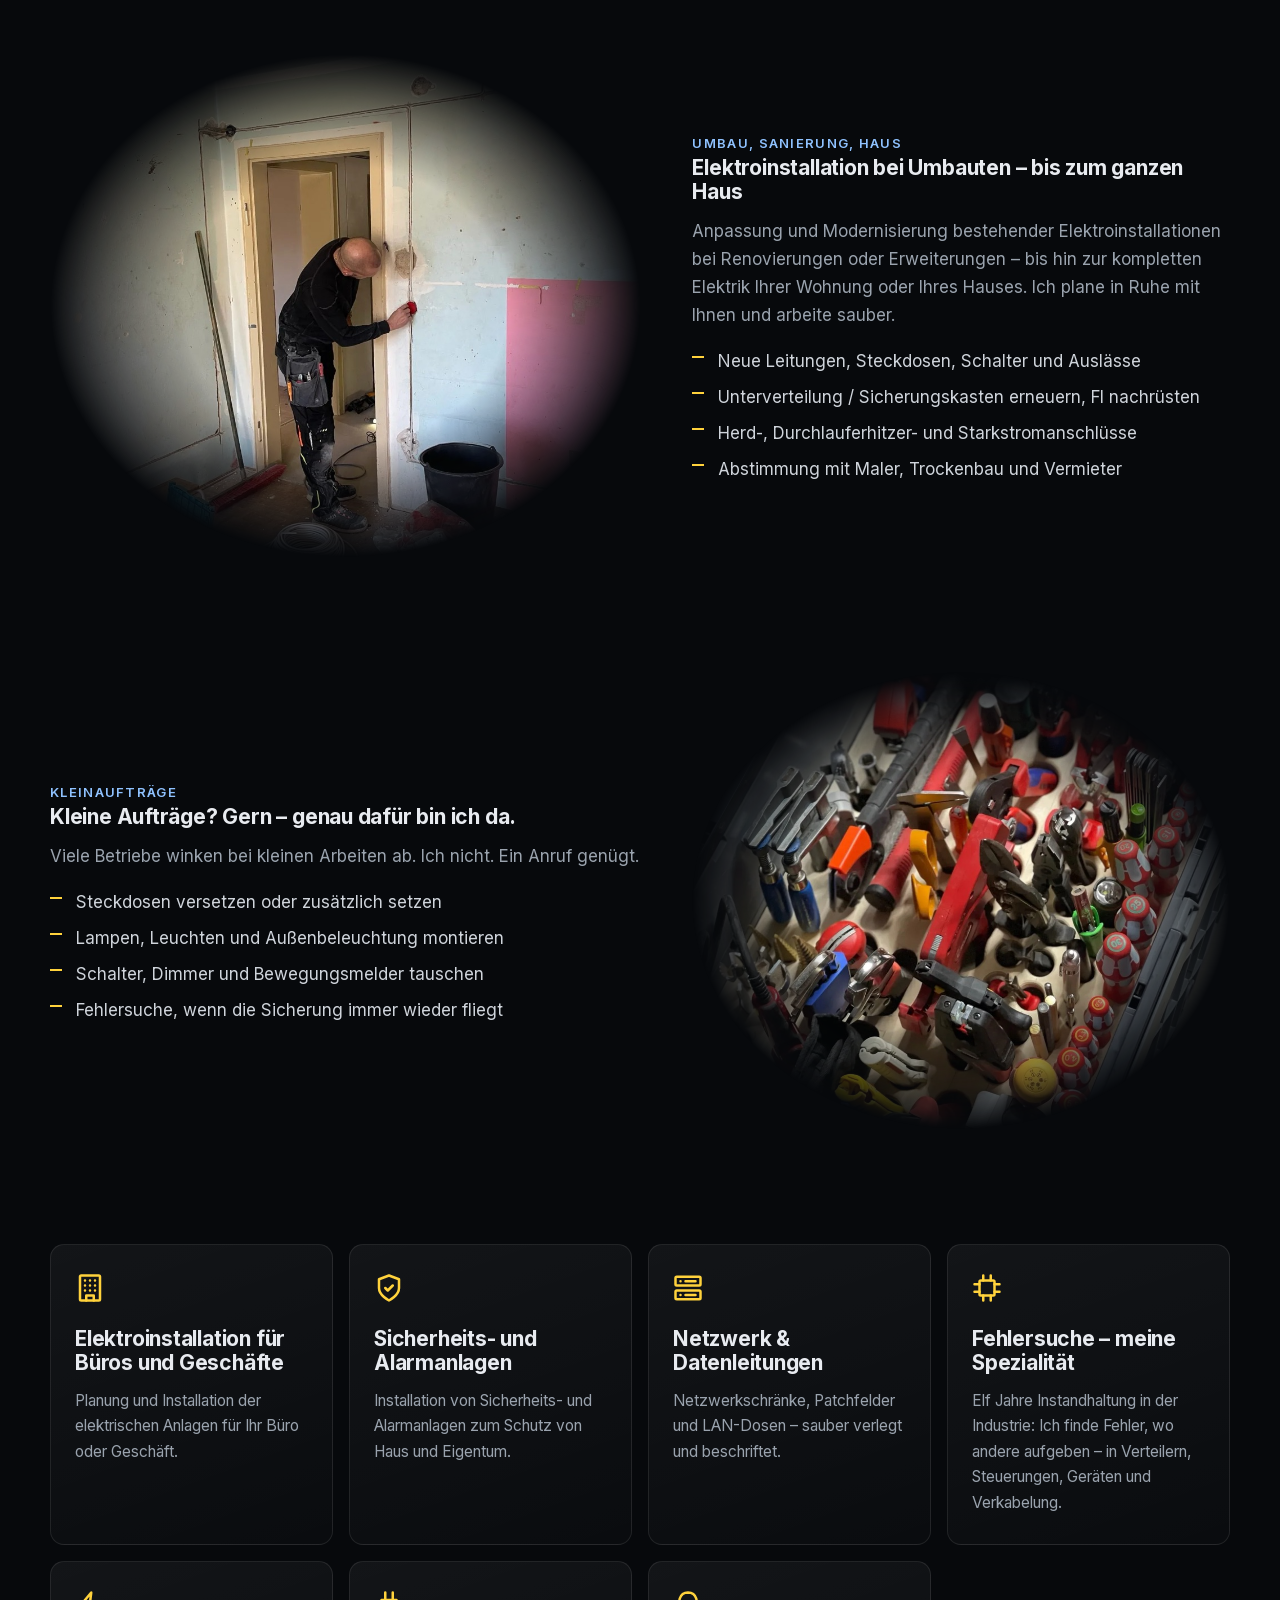
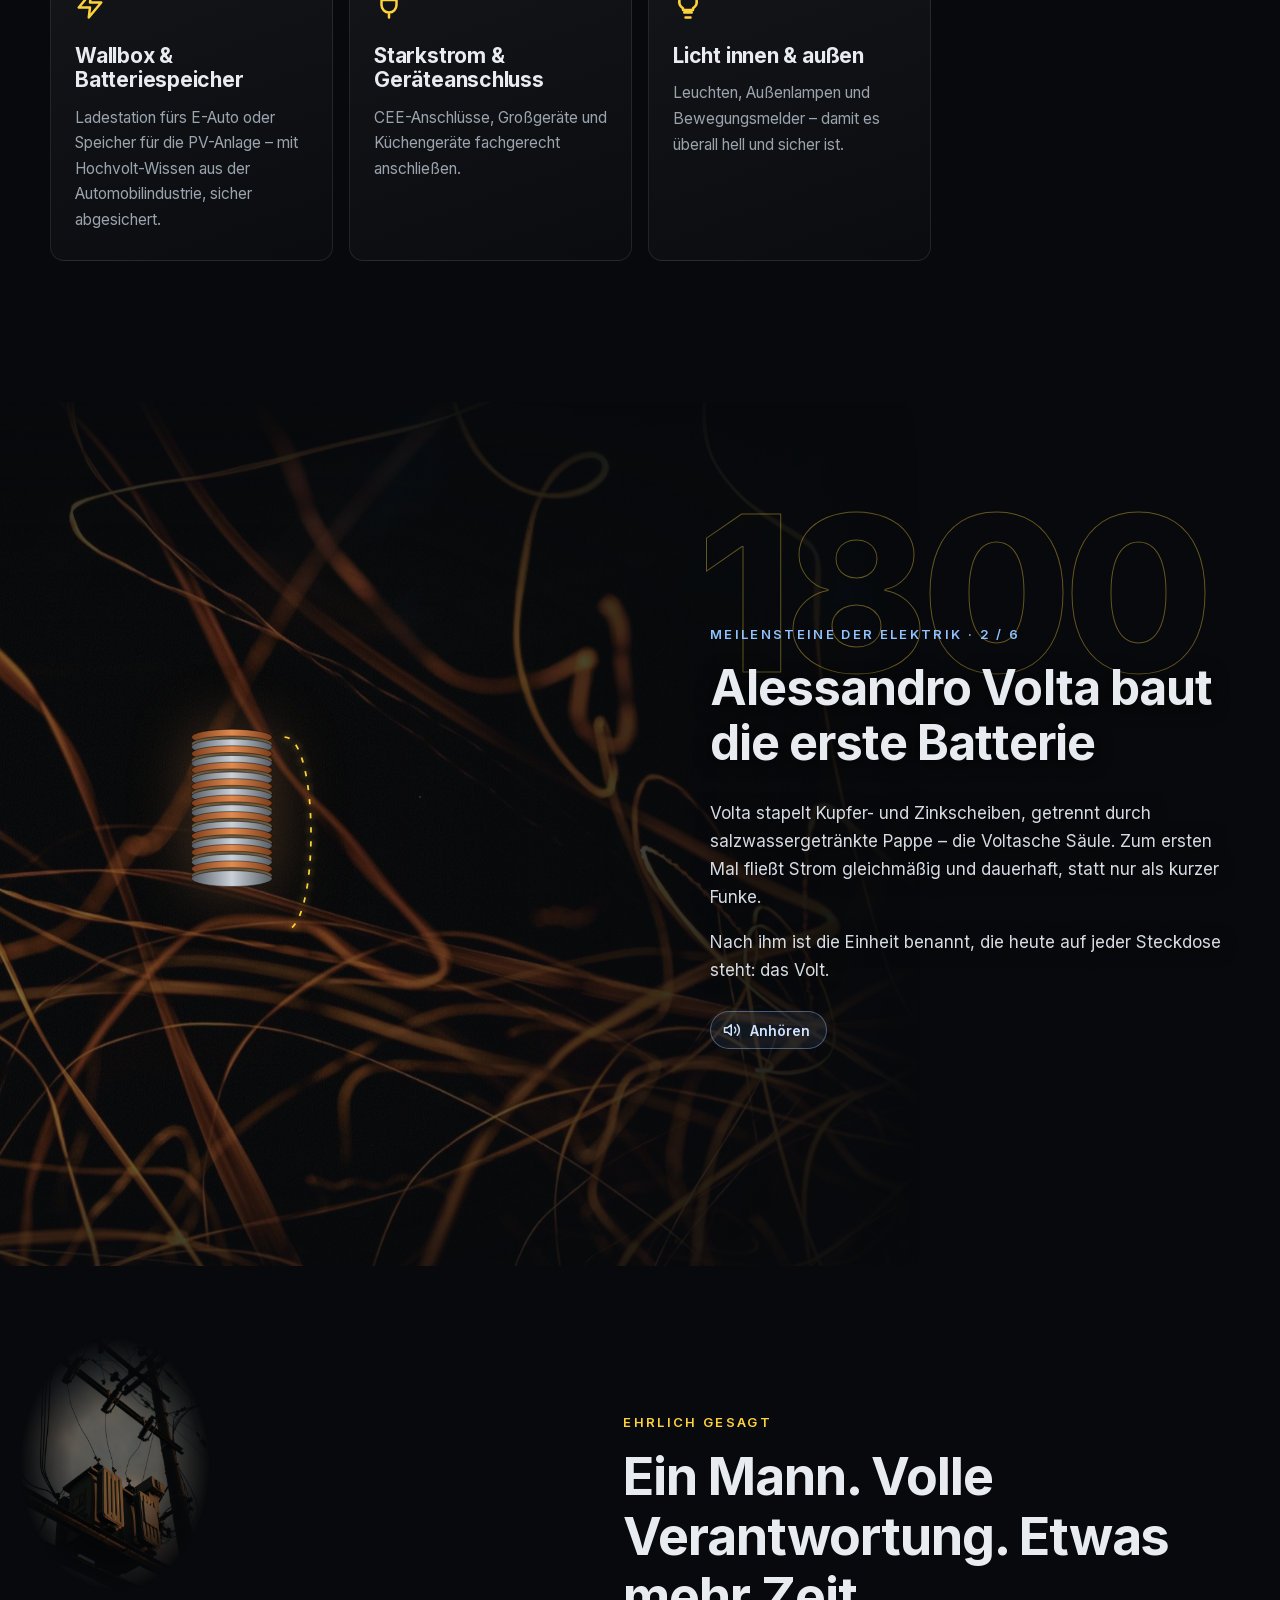
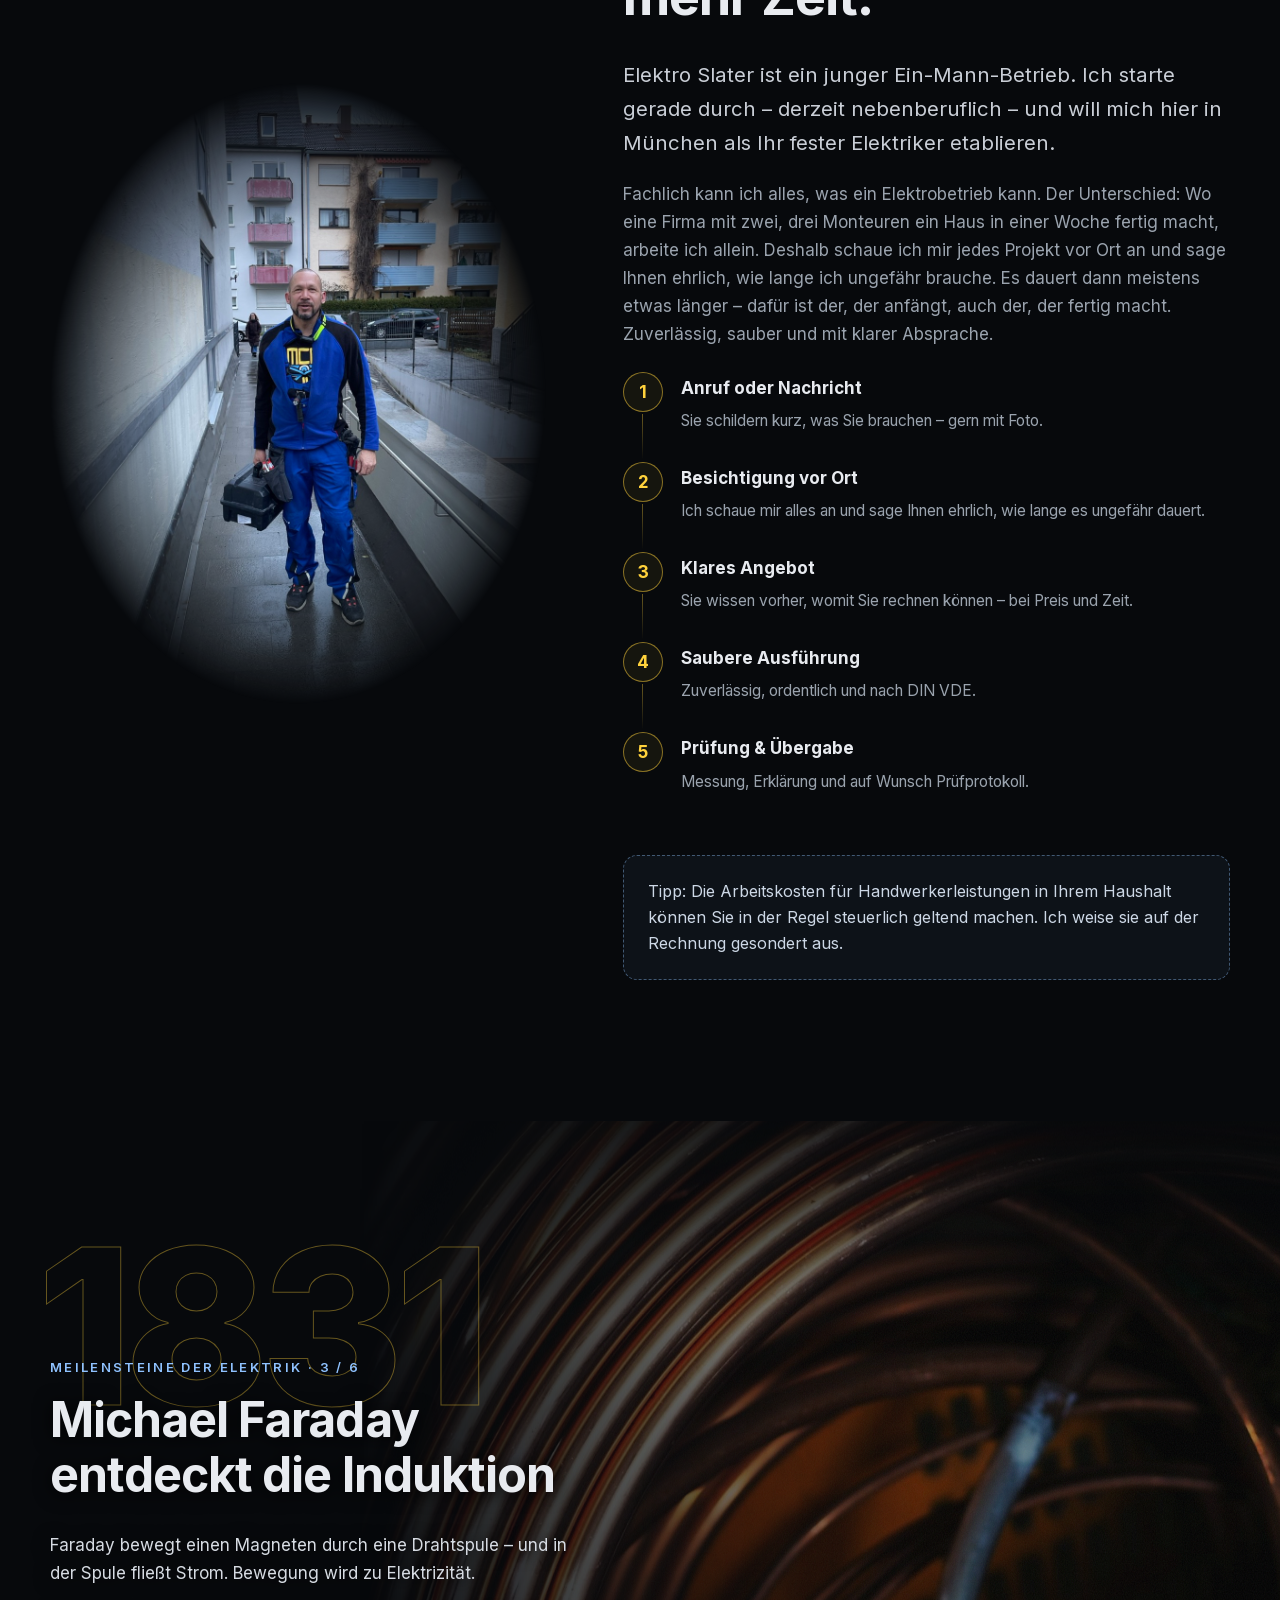
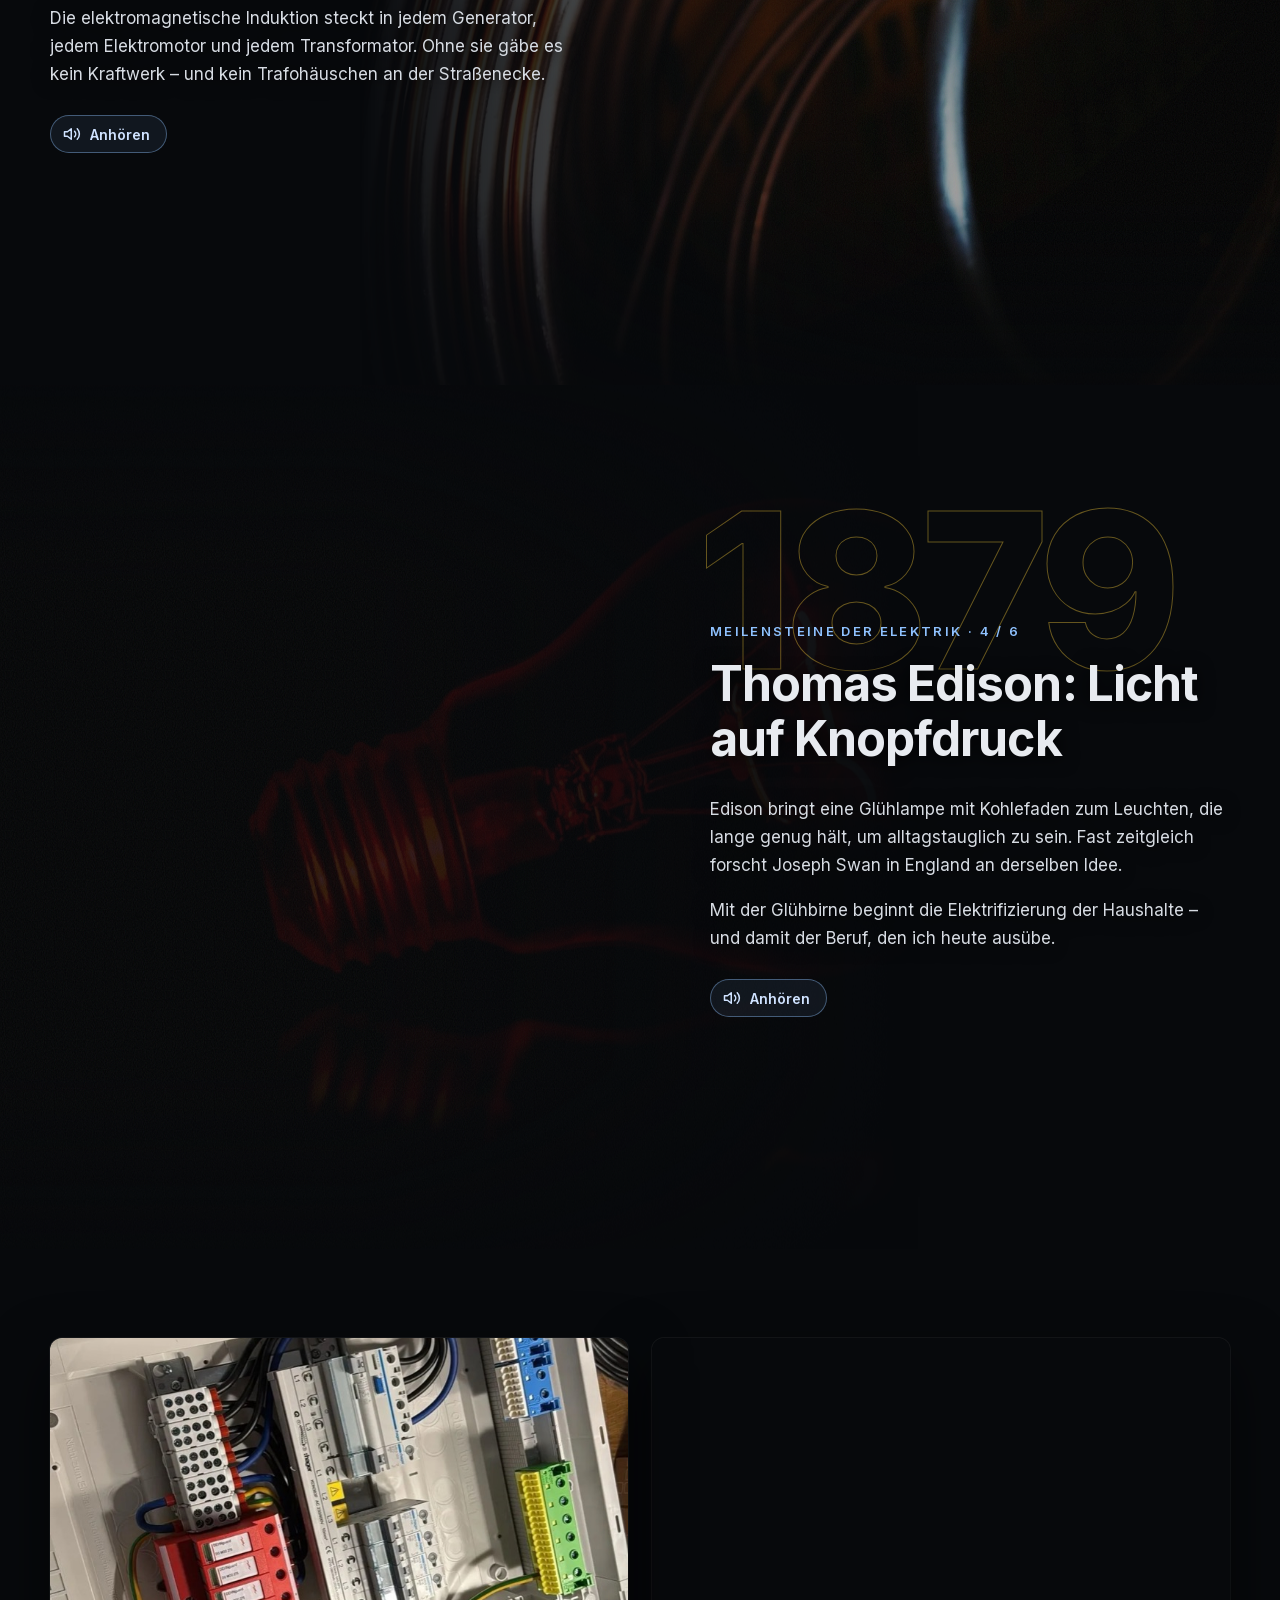
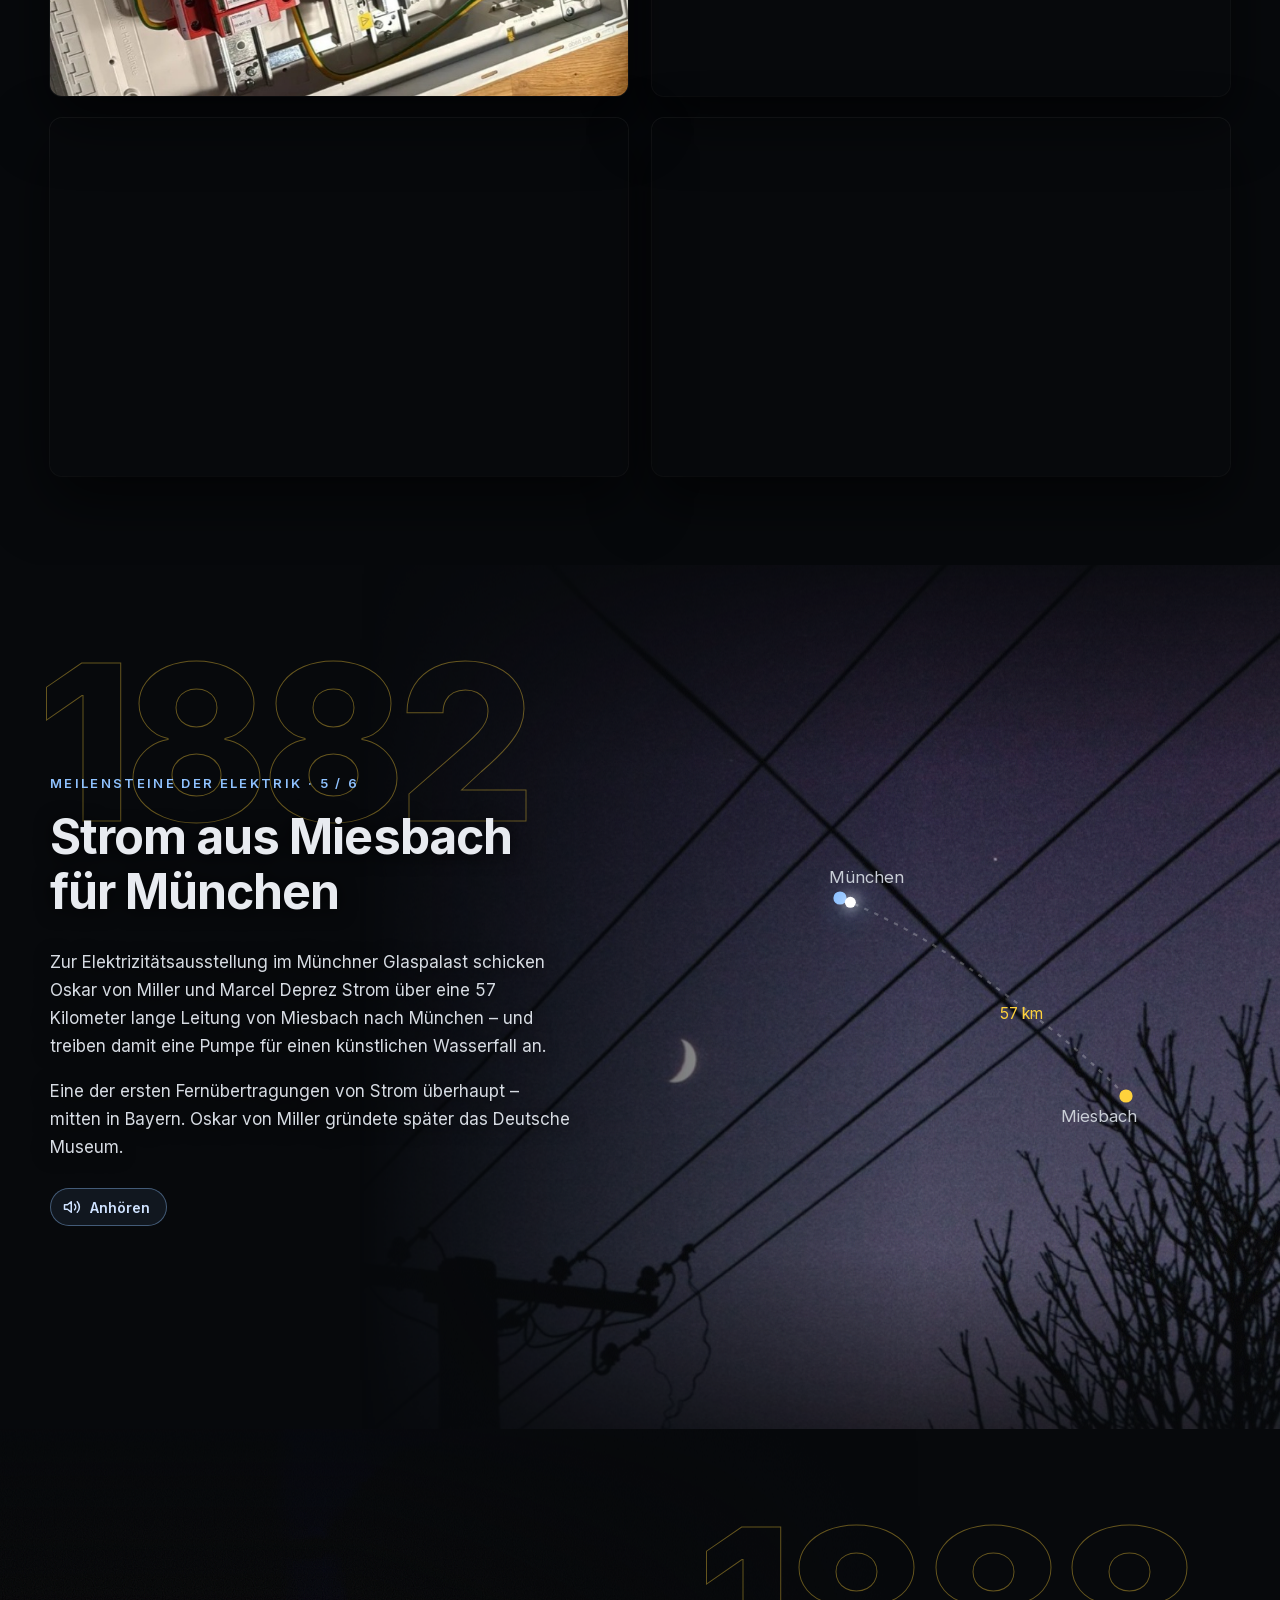
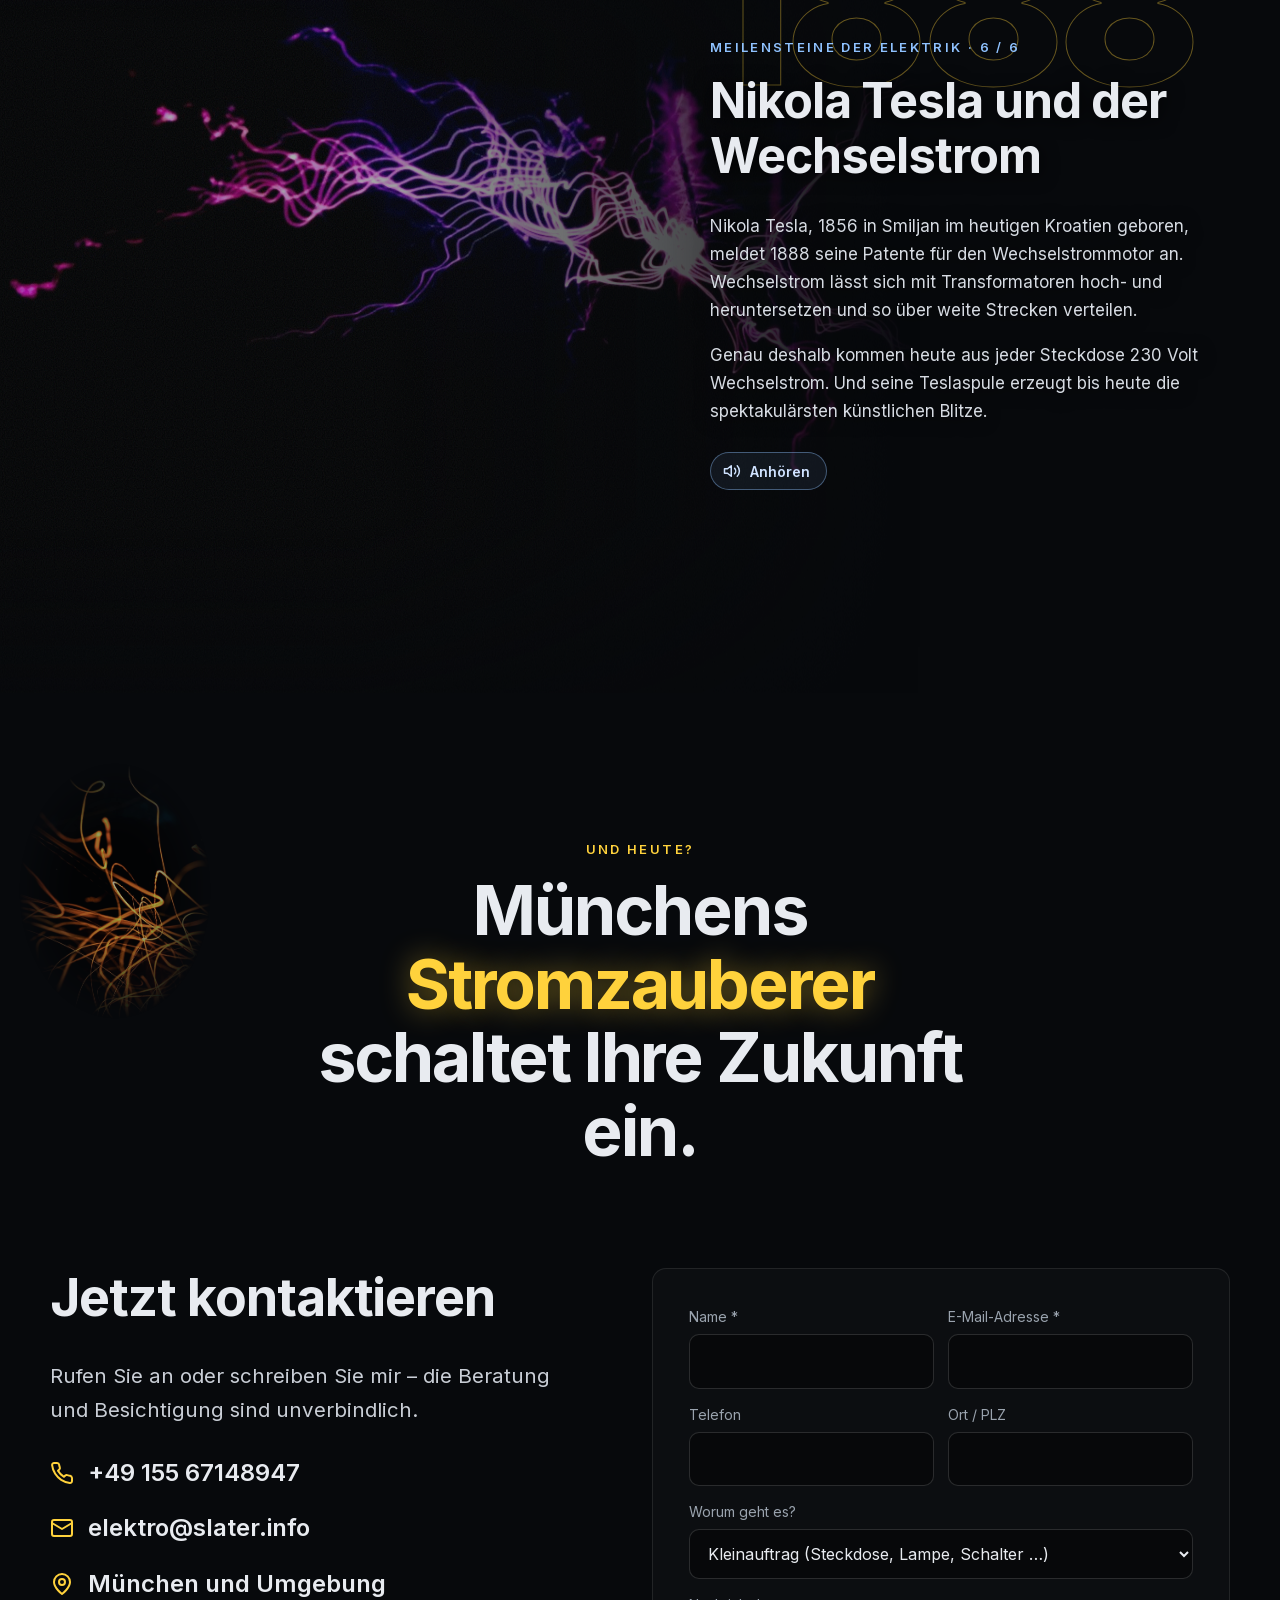
==== commit 2f7ae9a2: "Kapitel-Geräusche starten automatisch beim Hinscrollen Nach dem ersten Klick auf der Seite spielt je" ====
--- a/index.html
+++ b/index.html
@@ -502,6 +502,6 @@
 
 <script src="js/storm.js?v=6" defer></script>
 <script src="js/main.js?v=4" defer></script>
-<script src="js/sounds.js?v=1" defer></script>
+<script src="js/sounds.js?v=2" defer></script>
 </body>
 </html>
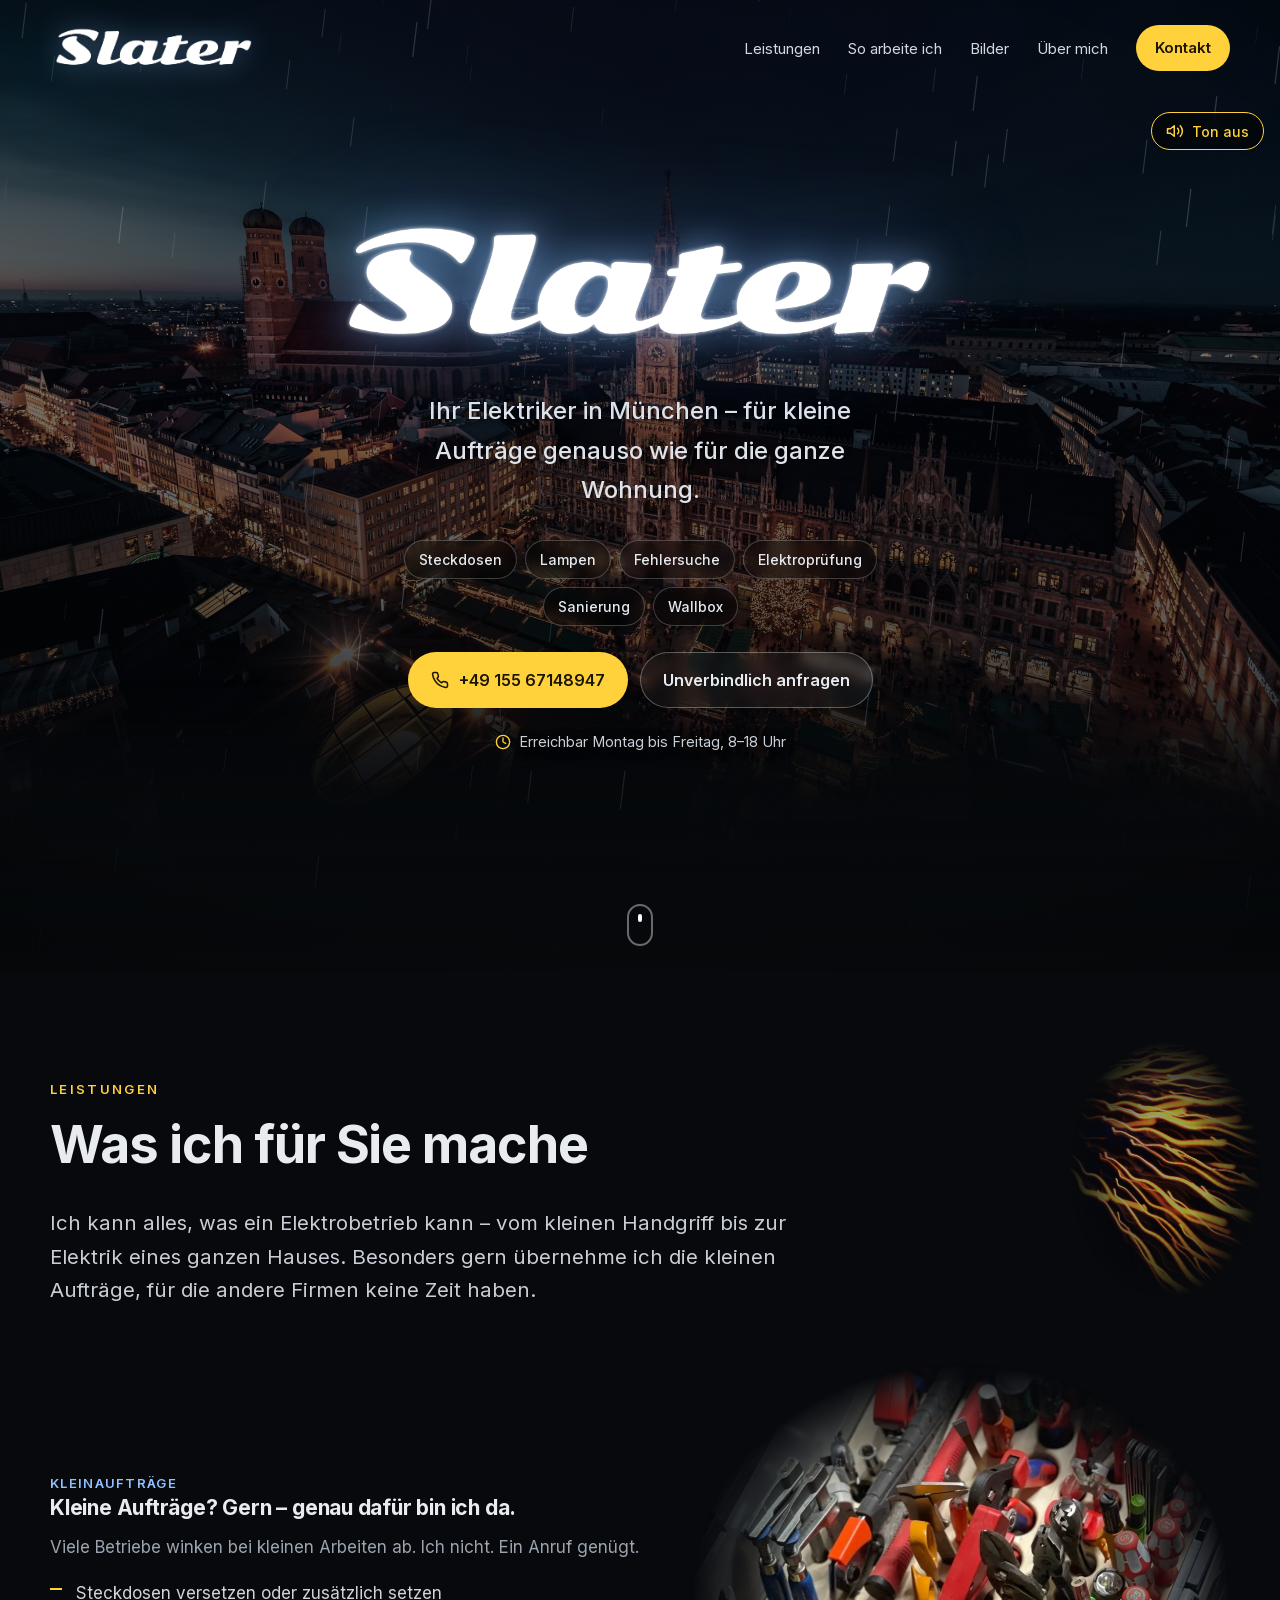
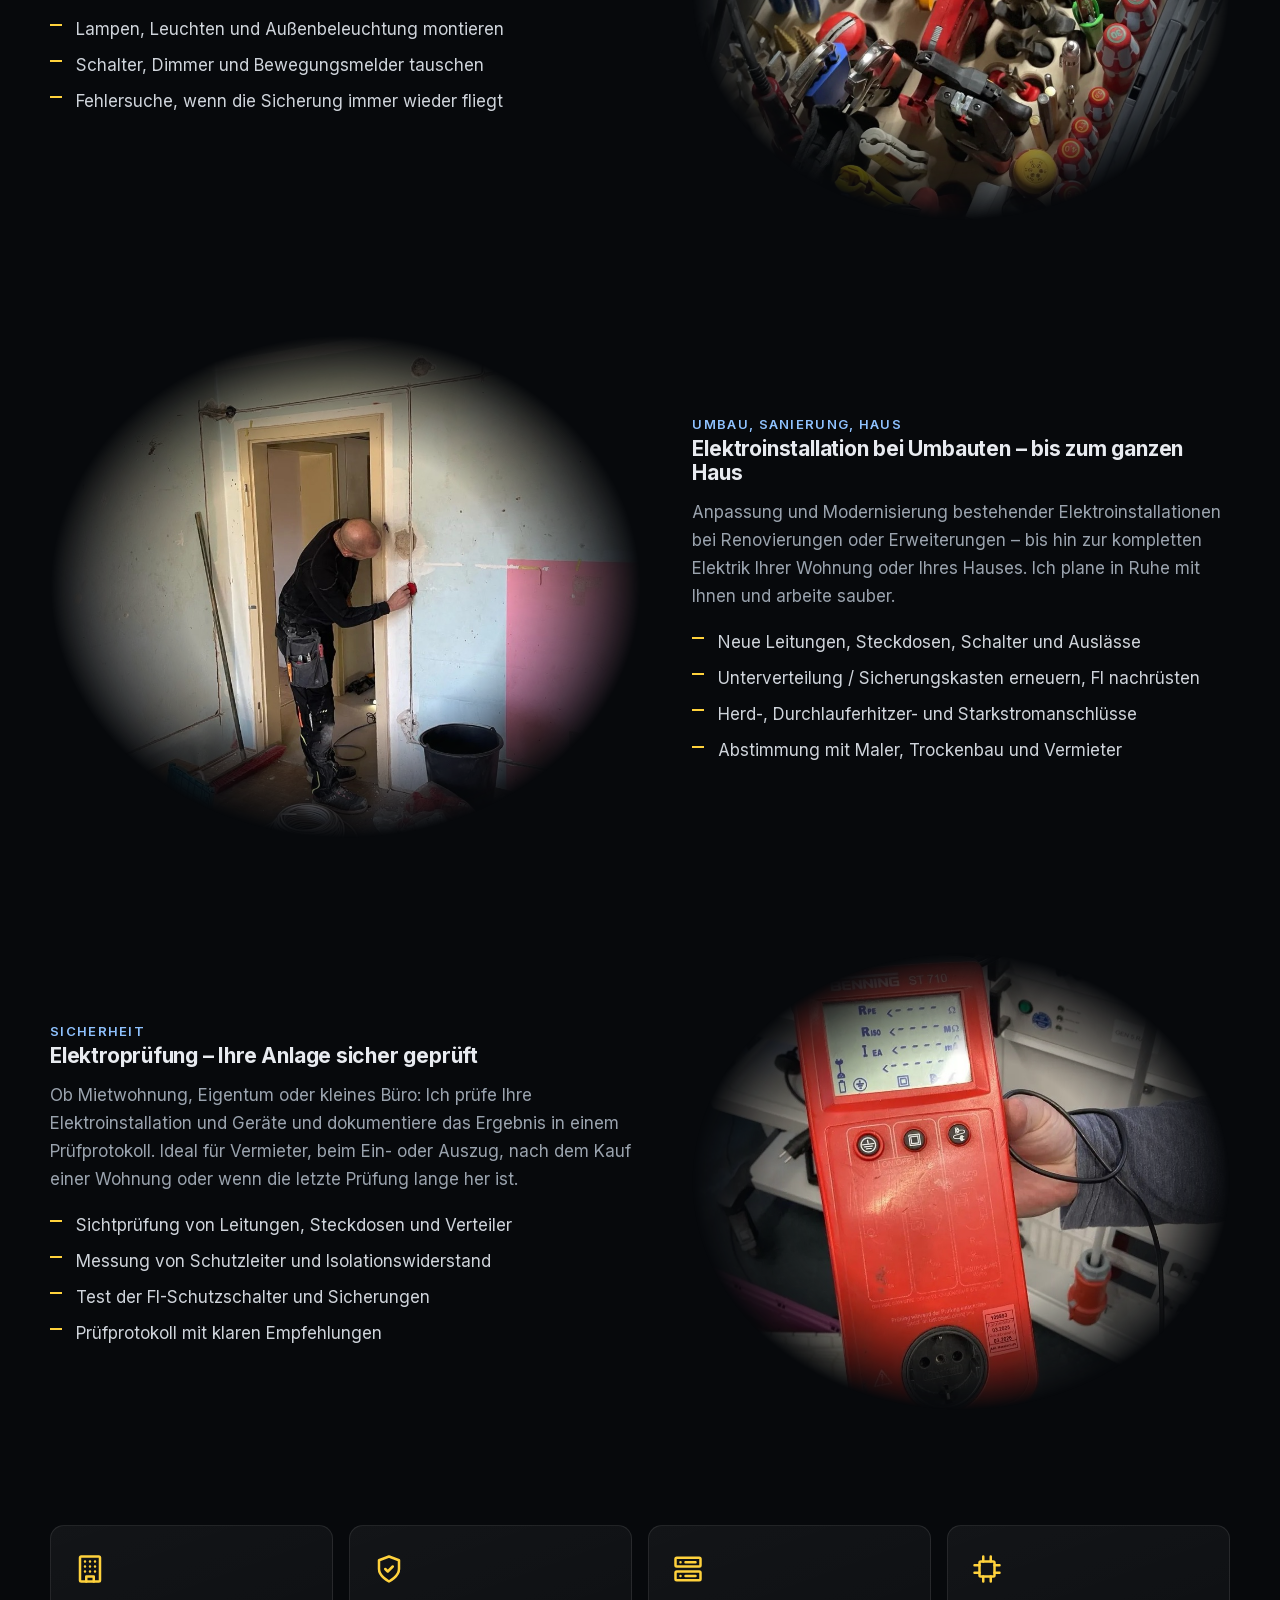
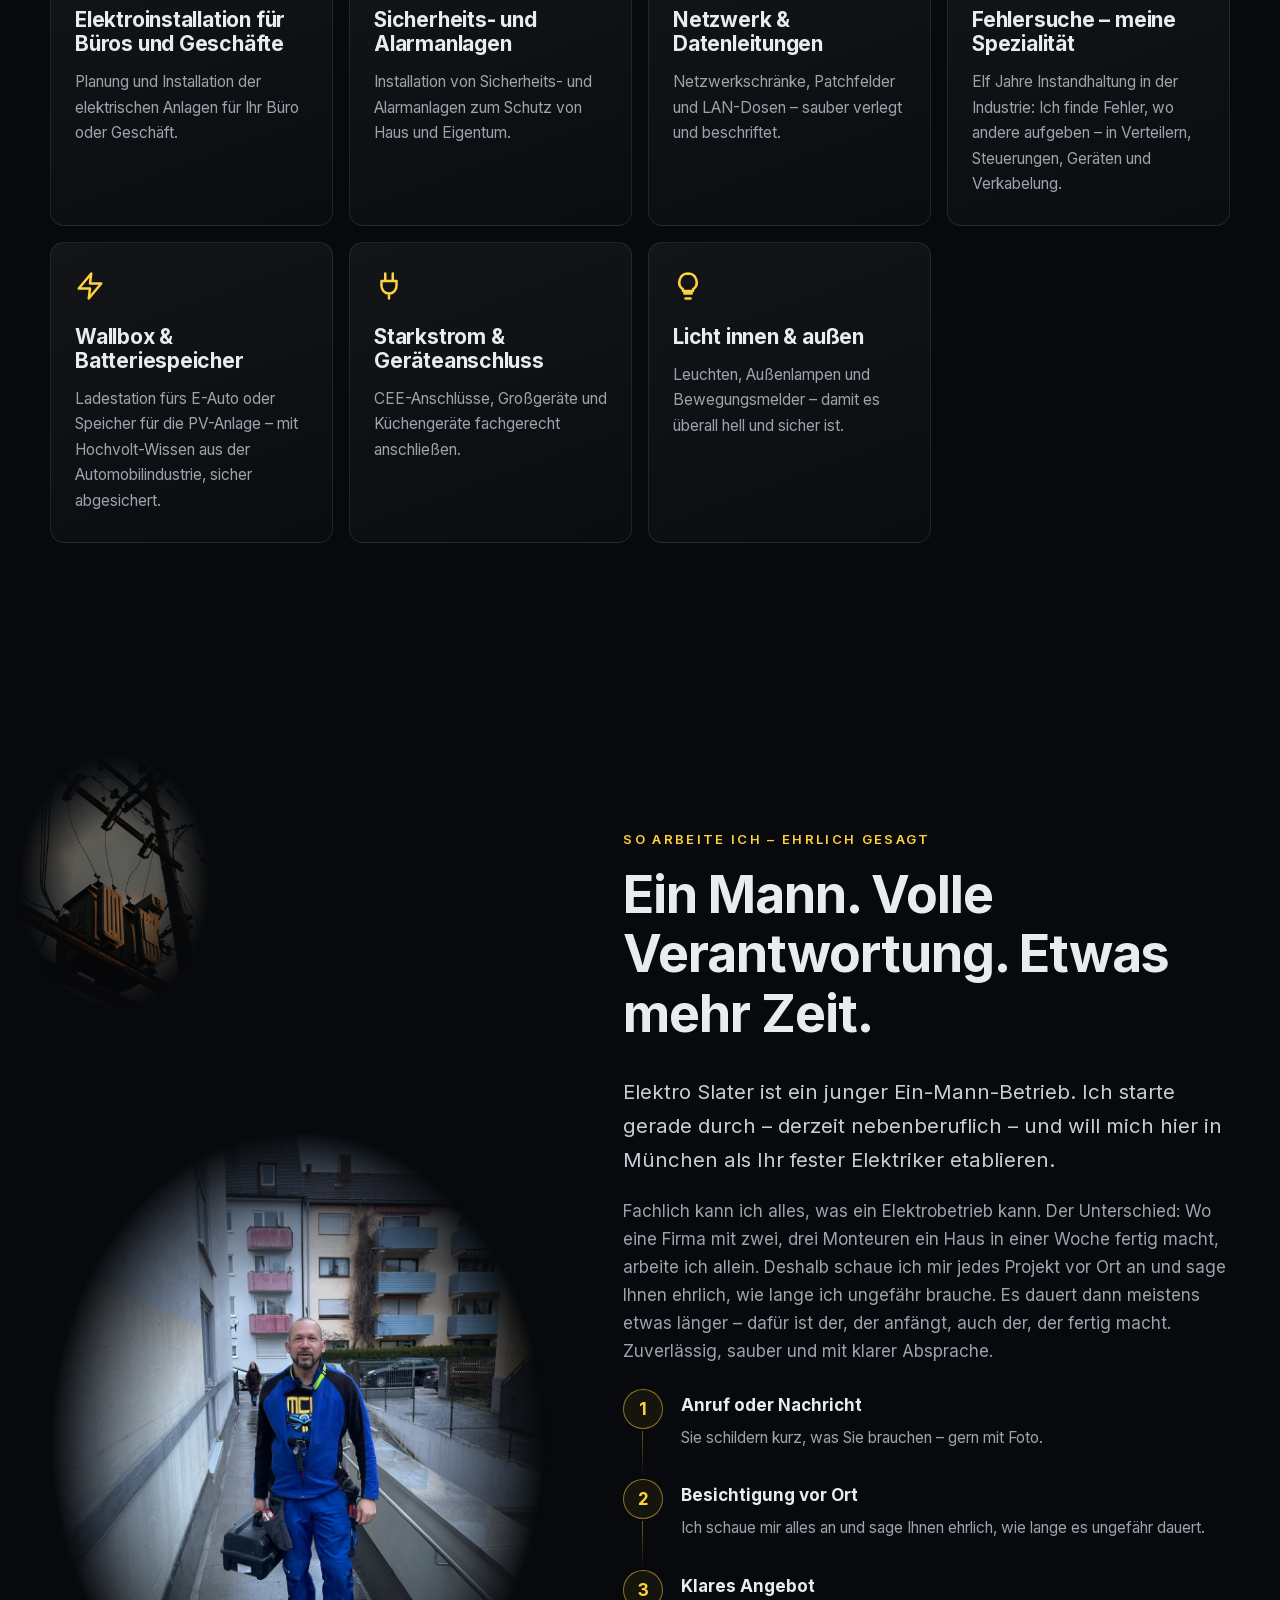
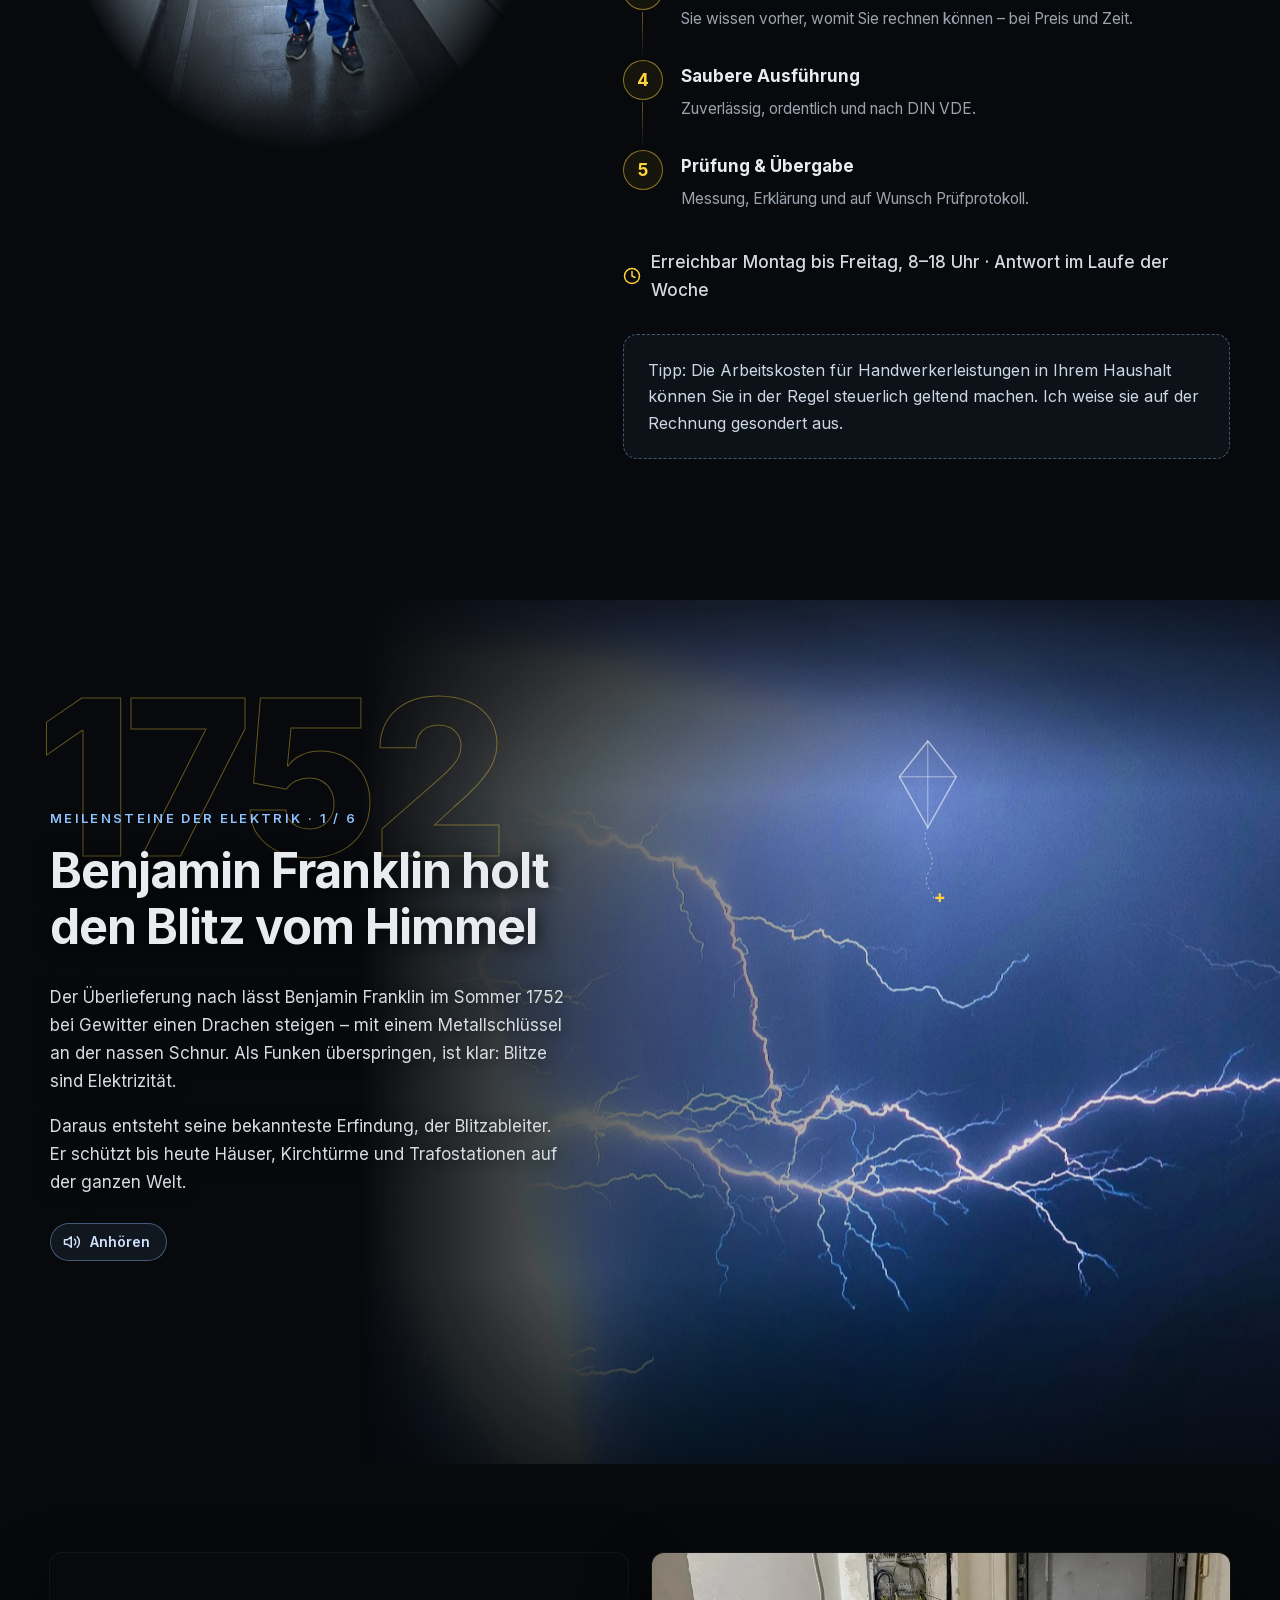
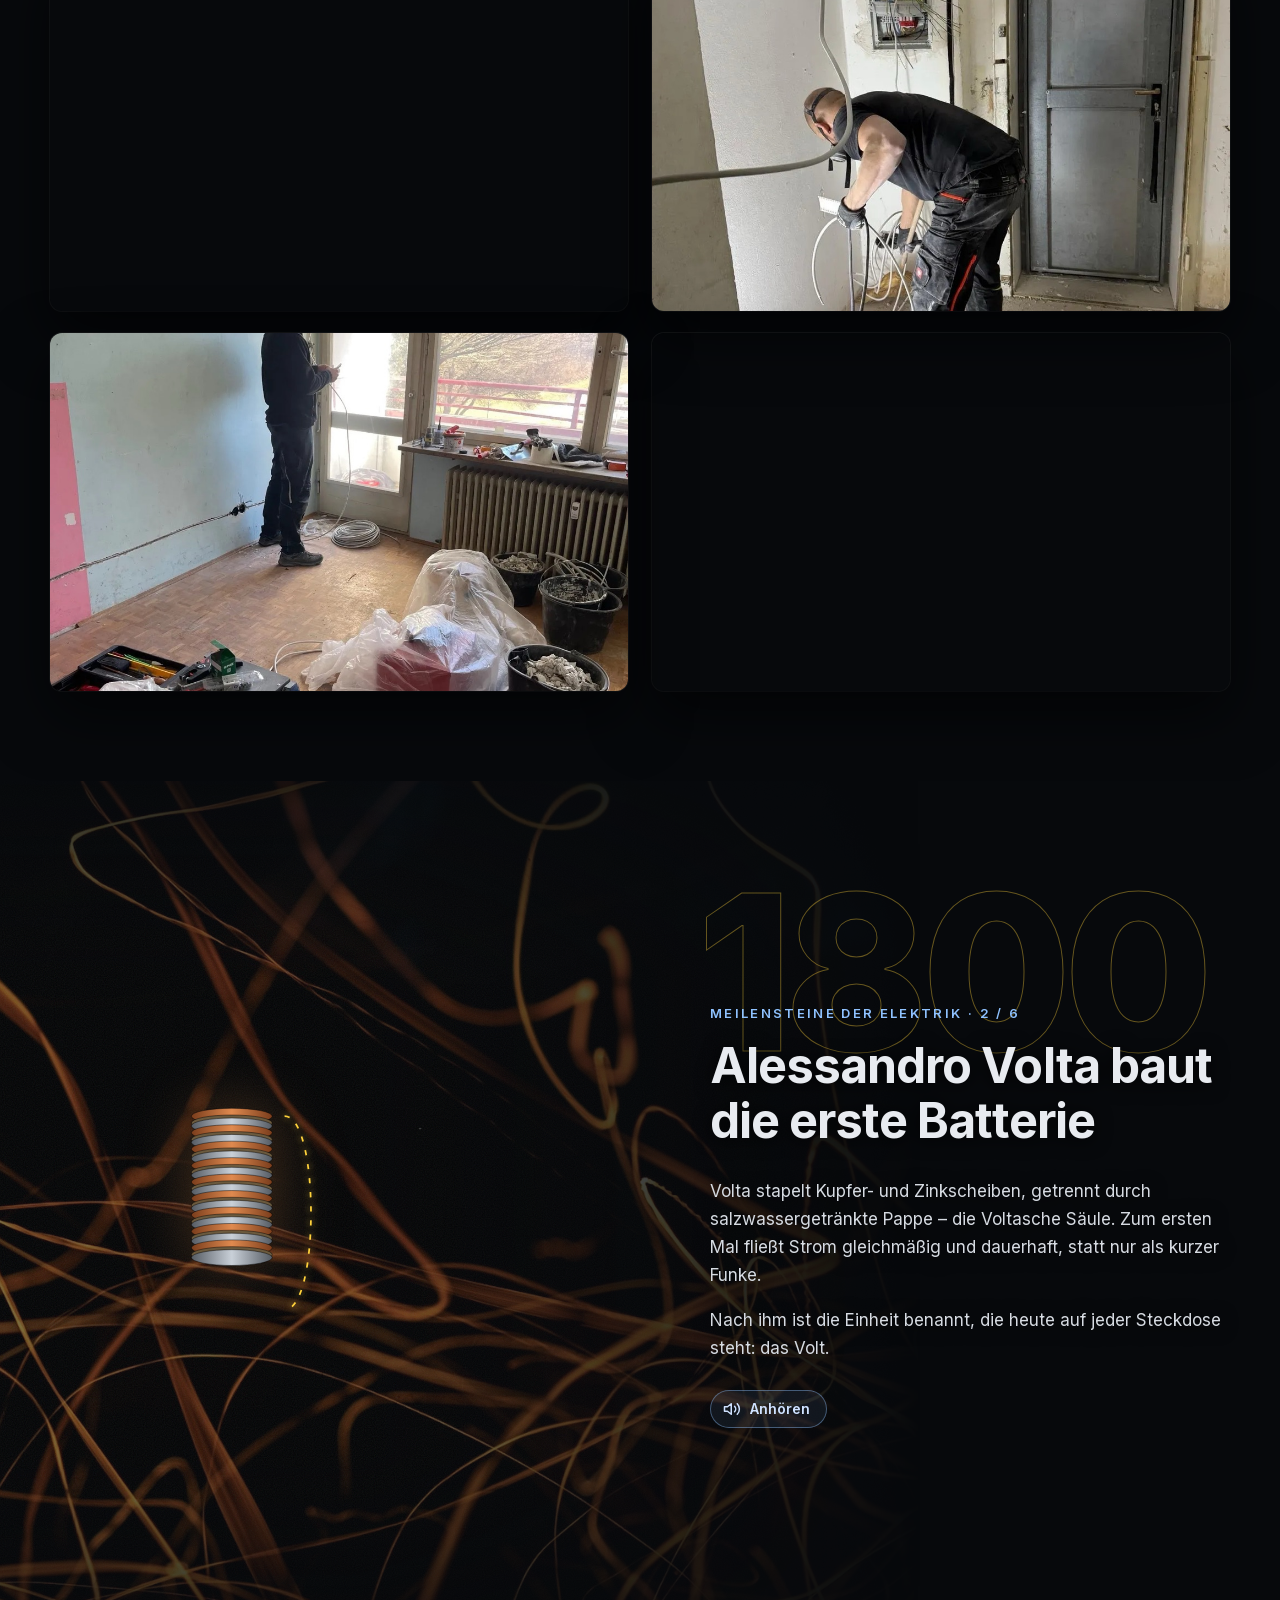
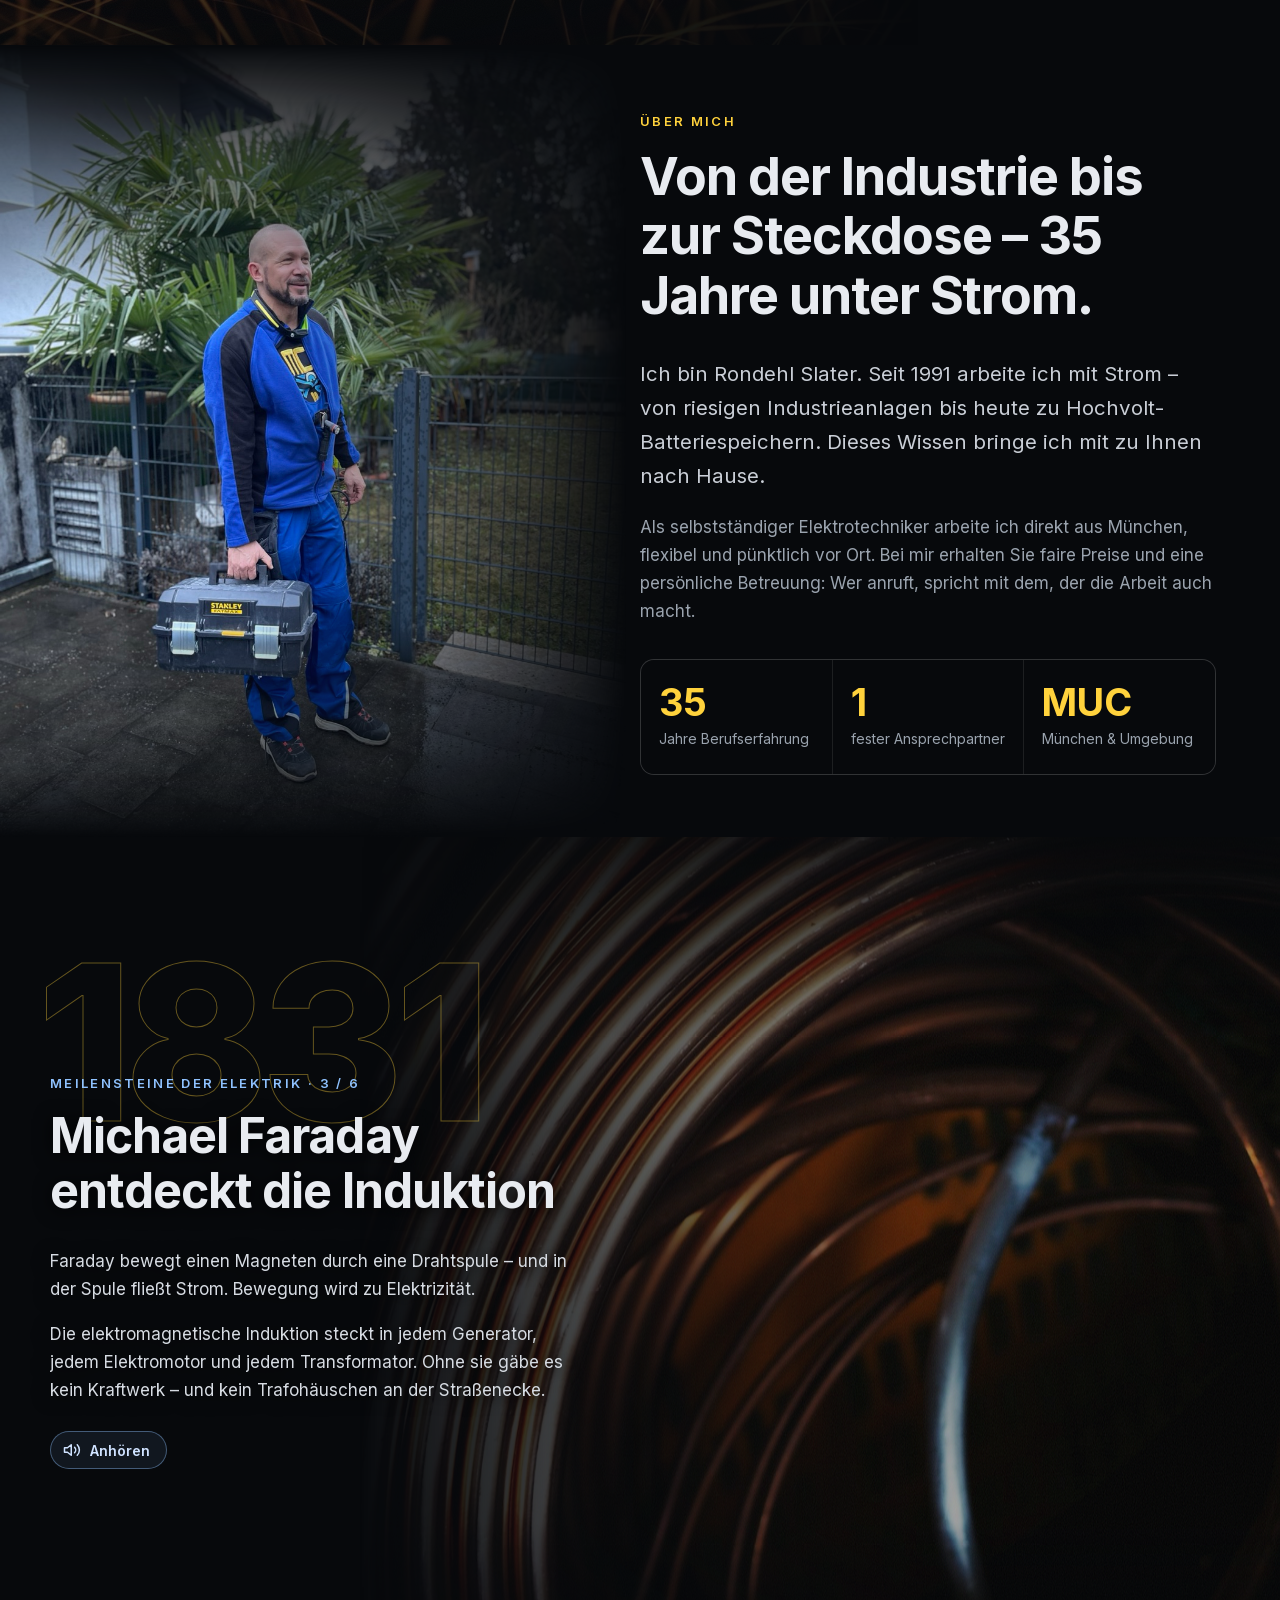
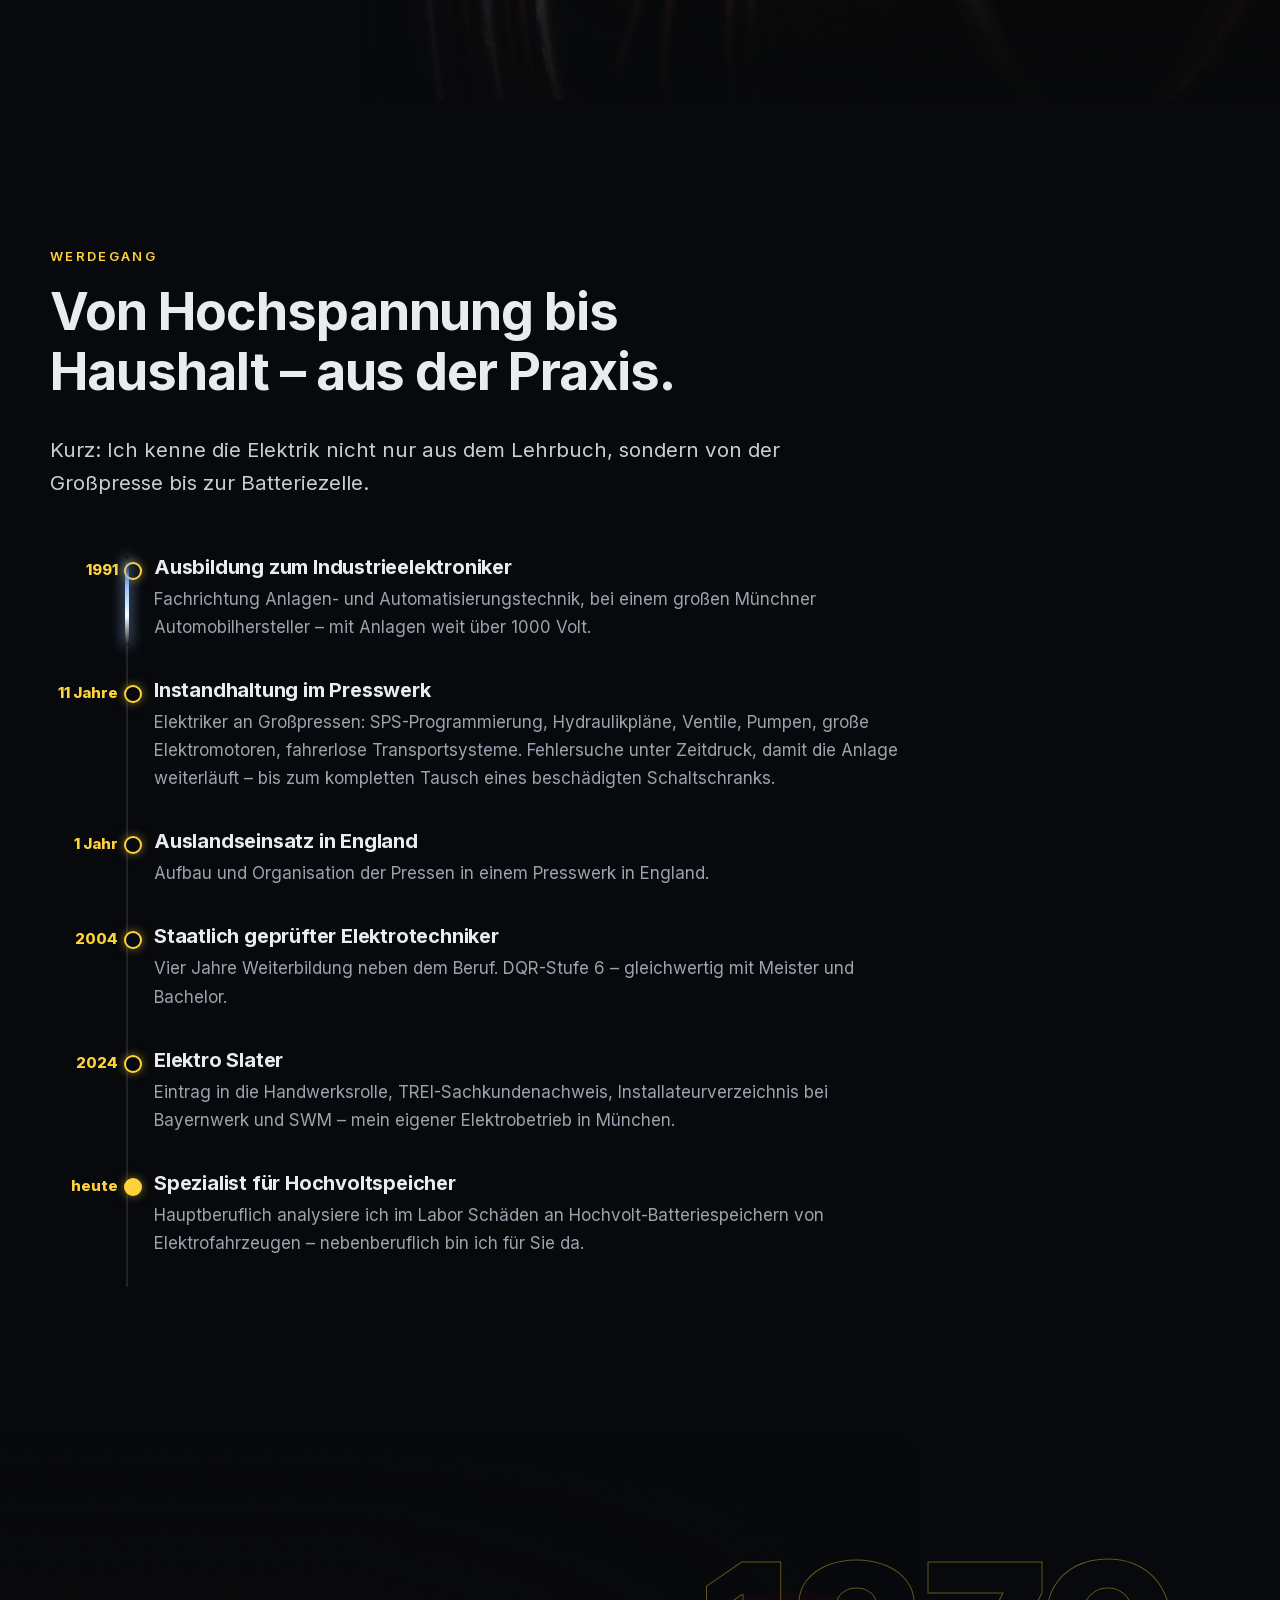
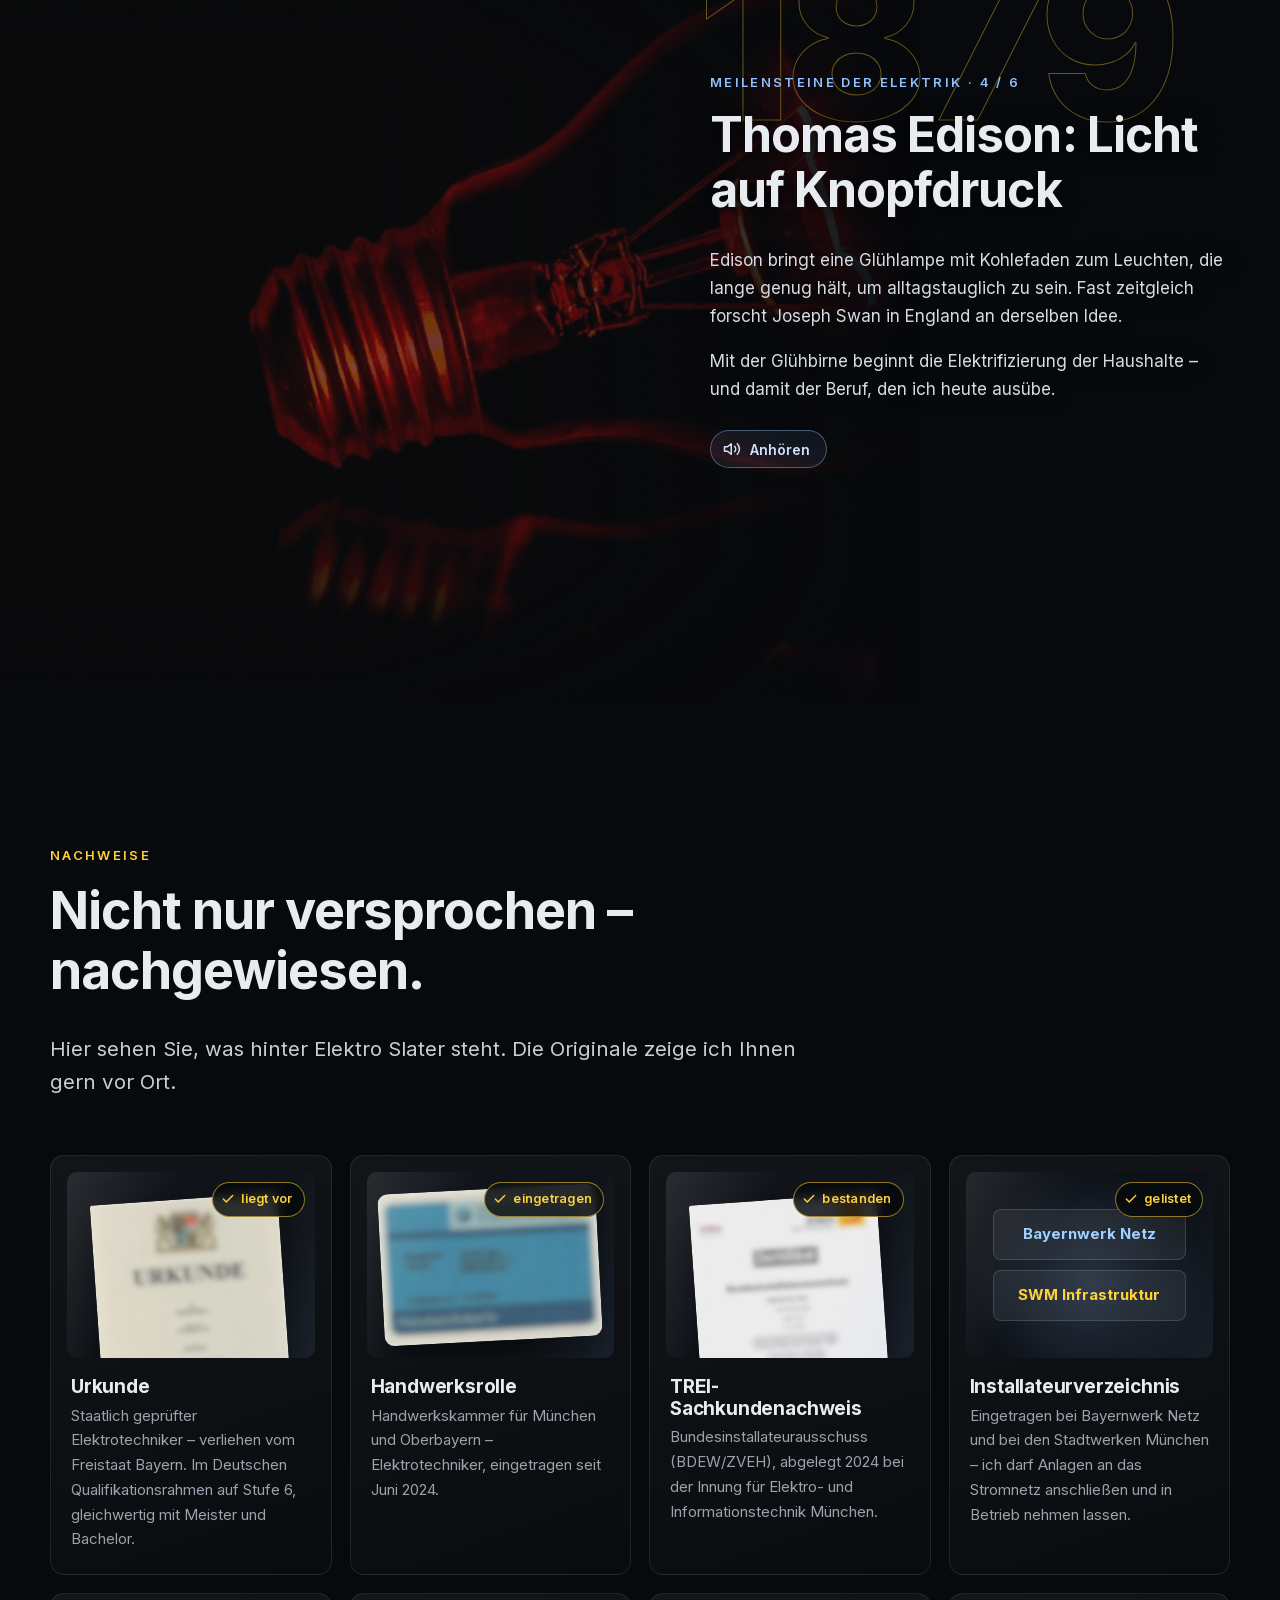
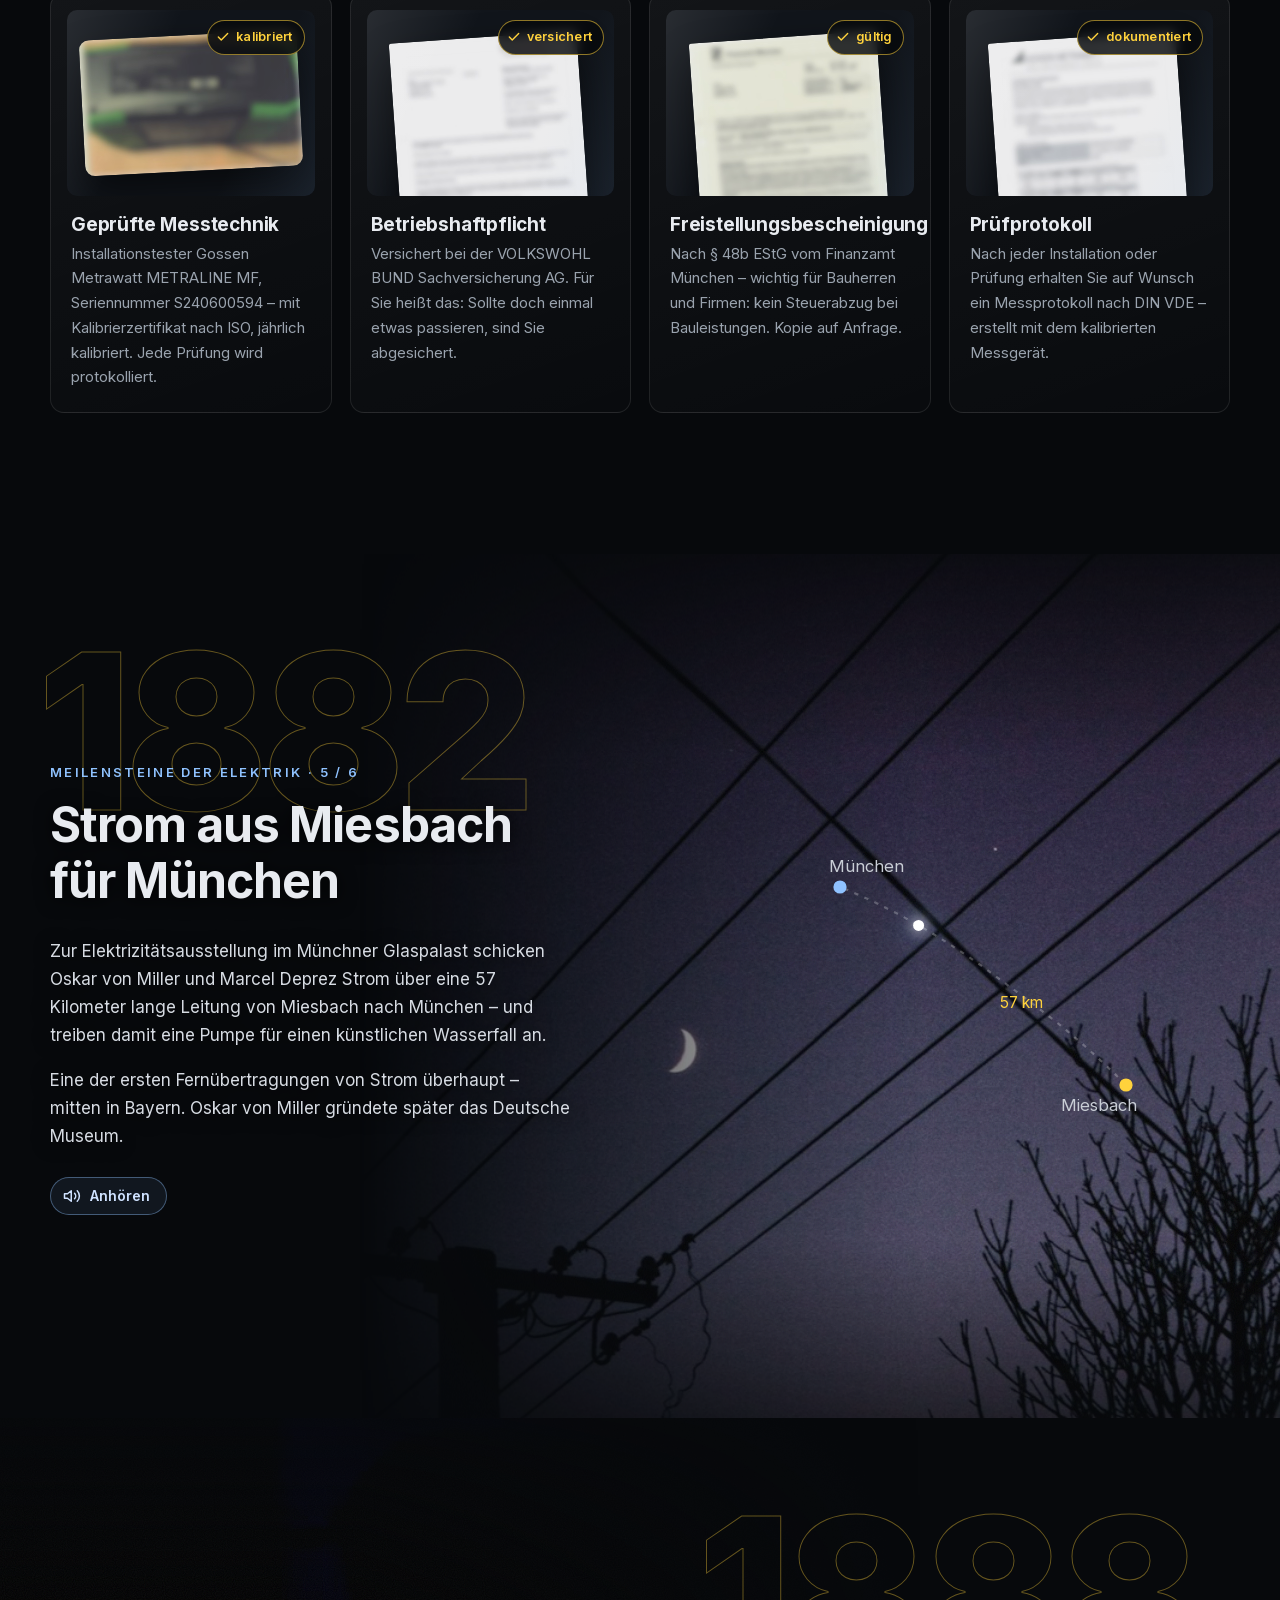
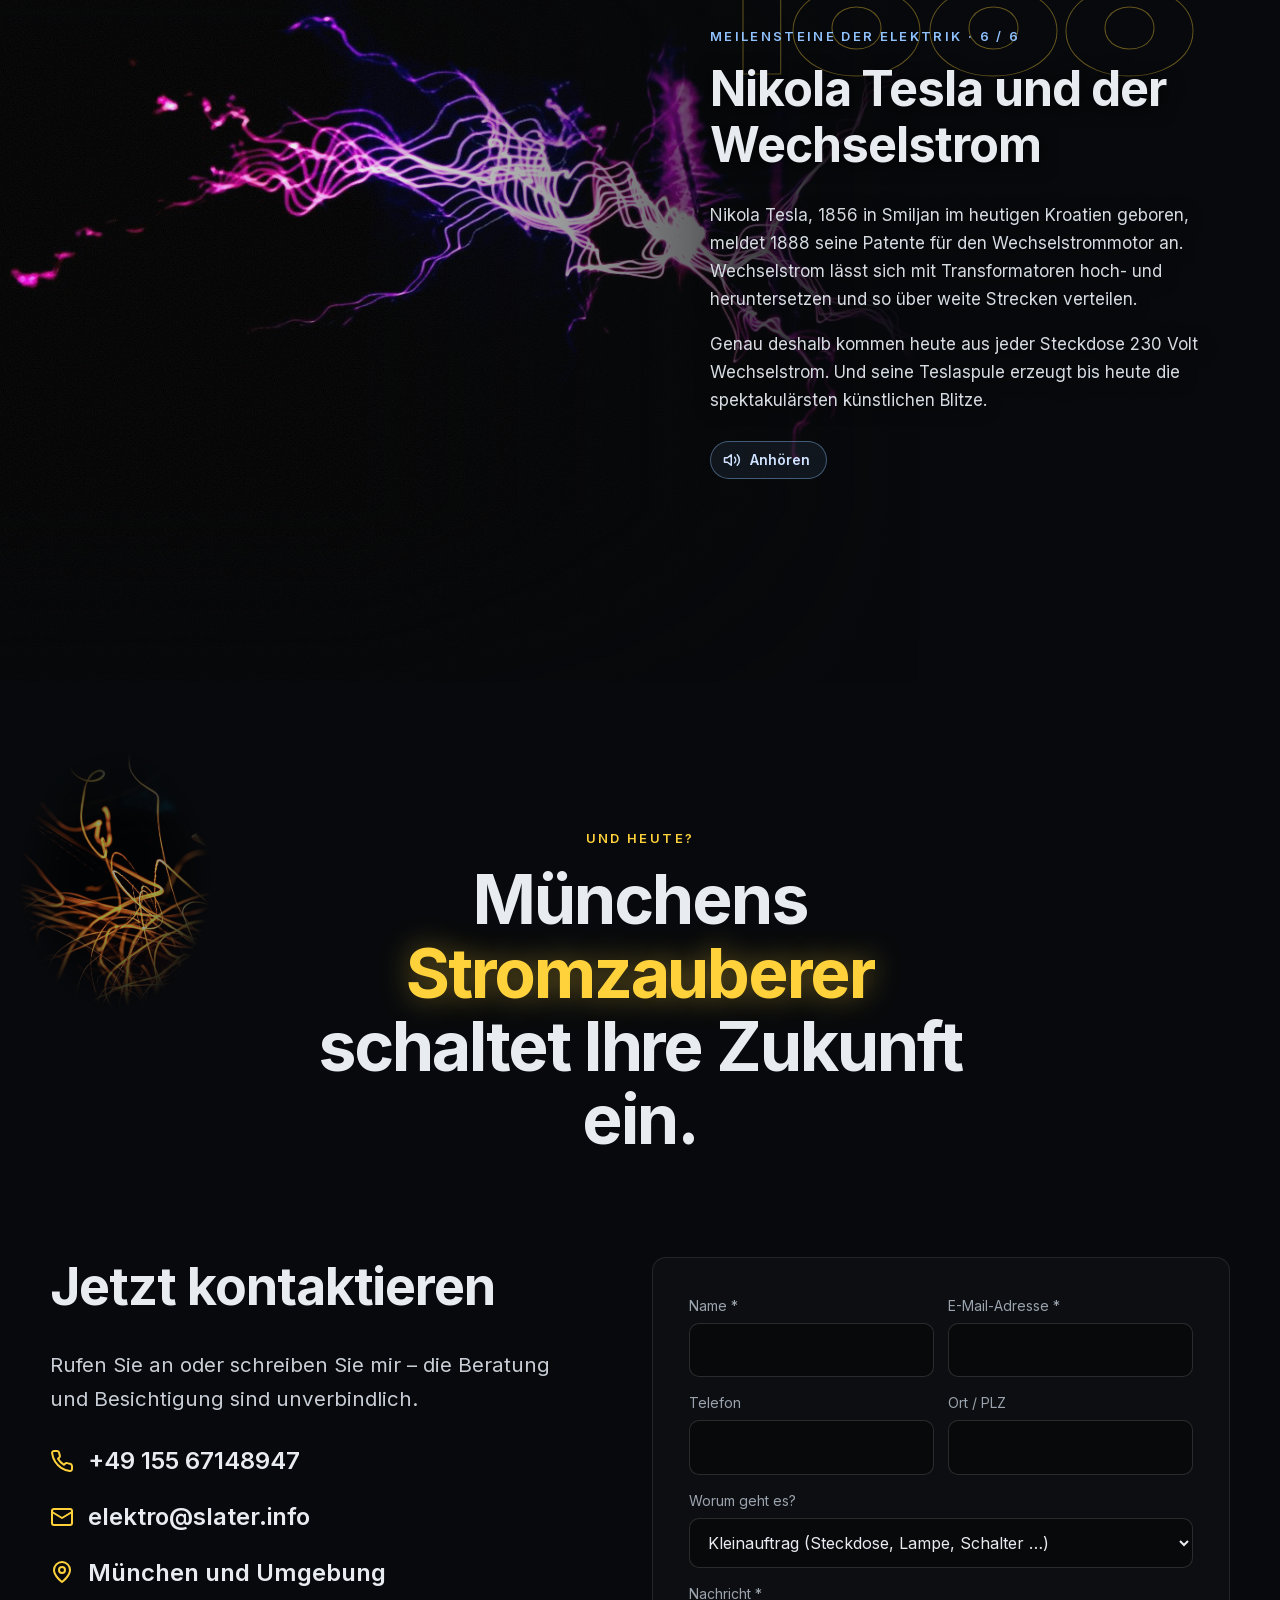
==== commit f376fc51: "Neue Reihenfolge: Leistungen zuerst, Qualifikationen nach hinten Startbereich mit Satz und Leistungs" ====
--- a/index.html
+++ b/index.html
@@ -8,7 +8,7 @@
   <meta name="theme-color" content="#07090c">
   <link rel="icon" href="data:image/svg+xml,%3Csvg xmlns='http://www.w3.org/2000/svg' viewBox='0 0 64 64'%3E%3Crect width='64' height='64' rx='12' fill='%2307090c'/%3E%3Cpath d='M36 6 14 36h14l-4 22 24-32H34z' fill='%23ffd23c'/%3E%3C/svg%3E">
   <link rel="preload" href="fonts/inter.woff2" as="font" type="font/woff2" crossorigin>
-  <link rel="stylesheet" href="css/style.css?v=7">
+  <link rel="stylesheet" href="css/style.css?v=8">
   <script type="application/ld+json">
   {
     "@context": "https://schema.org",
@@ -51,12 +51,10 @@
     <button class="nav-toggle" aria-expanded="false" aria-controls="nav" aria-label="Menü öffnen"><span></span><span></span><span></span></button>
     <nav class="nav" id="nav" aria-label="Hauptnavigation">
       <ul>
+        <li><a href="#leistungen">Leistungen</a></li>
+        <li><a href="#arbeitsweise">So arbeite ich</a></li>
+        <li><a href="#bilder">Bilder</a></li>
         <li><a href="#ueber-mich">Über mich</a></li>
-        <li><a href="#werdegang">Werdegang</a></li>
-        <li><a href="#nachweise">Nachweise</a></li>
-        <li><a href="#leistungen">Service</a></li>
-        <li><a href="#arbeitsweise">Arbeitsweise</a></li>
-        <li><a href="#bilder">Bilder</a></li>
         <li><a class="btn btn--volt" href="#kontakt">Kontakt</a></li>
       </ul>
     </nav>
@@ -76,7 +74,15 @@
   <div class="wrap">
     <div class="hero-content">
       <h1 class="hero-logo"><img src="img/logo-slater.png" alt="Elektro Slater München" width="620" height="161"></h1>
-      <p class="hero-sub">Elektro Slater München: Ihr Experte für Elektroarbeiten in Wohnung, Umbau und Büro.</p>
+      <p class="hero-sub">Ihr Elektriker in München – für kleine Aufträge genauso wie für die ganze Wohnung.</p>
+      <ul class="hero-chips" aria-label="Leistungen">
+        <li><a href="#leistungen">Steckdosen</a></li>
+        <li><a href="#leistungen">Lampen</a></li>
+        <li><a href="#leistungen">Fehlersuche</a></li>
+        <li><a href="#leistungen">Elektroprüfung</a></li>
+        <li><a href="#leistungen">Sanierung</a></li>
+        <li><a href="#leistungen">Wallbox</a></li>
+      </ul>
       <div class="hero-actions">
         <a class="btn btn--volt" href="tel:+4915567148947"><svg><use href="#i-phone"/></svg>+49 155 67148947</a>
         <a class="btn btn--ghost" href="#kontakt">Unverbindlich anfragen</a>
@@ -85,136 +91,51 @@
     </div>
   </div>
   <button class="sound-btn" type="button" data-sound aria-pressed="false"><svg aria-hidden="true"><use href="#i-sound"/></svg><span>Ton aus</span></button>
-  <a class="scroll-cue" href="#ueber-mich" aria-label="Weiter nach unten"></a>
+  <a class="scroll-cue" href="#leistungen" aria-label="Weiter nach unten"></a>
 </section>
 
 <main id="main">
 
-  <!-- Über mich: das Foto läuft weich aus dem Gewitter heraus -->
-  <section class="about" id="ueber-mich">
-    <div class="fade-photo about-photo">
-      <img src="img/portrait.jpg" alt="Rondehl Slater im Arbeitsanzug mit Werkzeugkoffer" loading="lazy" width="1050" height="1400">
-    </div>
-    <div class="about-text reveal">
-      <span class="kicker">Über mich</span>
-      <h2>Von der Industrie bis zur Steckdose – 35 Jahre unter Strom.</h2>
-      <p class="lead">Ich bin Rondehl Slater. Seit 1991 arbeite ich mit Strom – von riesigen Industrieanlagen bis heute zu Hochvolt-Batteriespeichern. Dieses Wissen bringe ich mit zu Ihnen nach Hause.</p>
-      <p class="muted">Als selbstständiger Elektrotechniker arbeite ich direkt aus München, flexibel und pünktlich vor Ort. Bei mir erhalten Sie faire Preise und eine persönliche Betreuung: Wer anruft, spricht mit dem, der die Arbeit auch macht.</p>
-      <ul class="creds">
-        <li><svg><use href="#i-check"/></svg>Staatlich geprüfter Elektrotechniker (Urkunde)</li>
-        <li><svg><use href="#i-check"/></svg>Eingetragen in der Handwerksrolle der Handwerkskammer für München und Oberbayern</li>
-        <li><svg><use href="#i-check"/></svg>Im Installateurverzeichnis der Bayernwerk Netz und der SWM (Stadtwerke München)</li>
-        <li><svg><use href="#i-check"/></svg>Sachkundenachweis TREI – Anschluss an das Niederspannungsnetz</li>
-      </ul>
-      <div class="stats">
-        <div><strong>35</strong><span>Jahre Berufserfahrung</span></div>
-        <div><strong>1</strong><span>fester Ansprechpartner</span></div>
-        <div><strong>MUC</strong><span>München &amp; Umgebung</span></div>
-      </div>
-    </div>
-  </section>
-
-
-  <!-- Werdegang: 35 Jahre unter Strom -->
-  <section class="section career" id="werdegang">
-    <div class="wrap">
-      <div class="section-head reveal">
-        <span class="kicker">Werdegang</span>
-        <h2>Von Hochspannung bis Haushalt – aus der Praxis.</h2>
-        <p class="lead">Kurz: Ich kenne die Elektrik nicht nur aus dem Lehrbuch, sondern von der Großpresse bis zur Batteriezelle.</p>
-      </div>
-      <ol class="timeline">
-        <li class="reveal"><span class="tl-year">1991</span><div><h3>Ausbildung zum Industrieelektroniker</h3><p>Fachrichtung Anlagen- und Automatisierungstechnik, bei einem großen Münchner Automobilhersteller – mit Anlagen weit über 1000 Volt.</p></div></li>
-        <li class="reveal"><span class="tl-year">11 Jahre</span><div><h3>Instandhaltung im Presswerk</h3><p>Elektriker an Großpressen: SPS-Programmierung, Hydraulikpläne, Ventile, Pumpen, große Elektromotoren, fahrerlose Transportsysteme. Fehlersuche unter Zeitdruck, damit die Anlage weiterläuft – bis zum kompletten Tausch eines beschädigten Schaltschranks.</p></div></li>
-        <li class="reveal"><span class="tl-year">1 Jahr</span><div><h3>Auslandseinsatz in England</h3><p>Aufbau und Organisation der Pressen in einem Presswerk in England.</p></div></li>
-        <li class="reveal"><span class="tl-year">2004</span><div><h3>Staatlich geprüfter Elektrotechniker</h3><p>Vier Jahre Weiterbildung neben dem Beruf. DQR-Stufe 6 – gleichwertig mit Meister und Bachelor.</p></div></li>
-        <li class="reveal"><span class="tl-year">2024</span><div><h3>Elektro Slater</h3><p>Eintrag in die Handwerksrolle, TREI-Sachkundenachweis, Installateurverzeichnis bei Bayernwerk und SWM – mein eigener Elektrobetrieb in München.</p></div></li>
-        <li class="reveal tl-now"><span class="tl-year">heute</span><div><h3>Spezialist für Hochvoltspeicher</h3><p>Hauptberuflich analysiere ich im Labor Schäden an Hochvolt-Batteriespeichern von Elektrofahrzeugen – nebenberuflich bin ich für Sie da.</p></div></li>
-      </ol>
-    </div>
-  </section>
-
-  <!-- Nachweise: Dokumente nur verwischt, damit man sieht, dass sie da sind -->
-  <section class="section proofs" id="nachweise">
-    <div class="wrap">
-      <div class="section-head reveal">
-        <span class="kicker">Nachweise</span>
-        <h2>Nicht nur versprochen – nachgewiesen.</h2>
-        <p class="lead">Hier sehen Sie, was hinter Elektro Slater steht. Die Originale zeige ich Ihnen gern vor Ort.</p>
-      </div>
-      <div class="proof-grid">
-        <article class="proof reveal">
-          <div class="proof-doc"><img src="img/nachweise/urkunde.jpg" alt="" loading="lazy"><span class="proof-seal"><svg><use href="#i-check"/></svg>liegt vor</span></div>
-          <h3>Urkunde</h3>
-          <p>Staatlich geprüfter Elektrotechniker – verliehen vom Freistaat Bayern. Im Deutschen Qualifikationsrahmen auf Stufe 6, gleichwertig mit Meister und Bachelor.</p>
-        </article>
-        <article class="proof reveal">
-          <div class="proof-doc proof-doc--card"><img src="img/nachweise/handwerkskarte.jpg" alt="" loading="lazy"><span class="proof-seal"><svg><use href="#i-check"/></svg>eingetragen</span></div>
-          <h3>Handwerksrolle</h3>
-          <p>Handwerkskammer für München und Oberbayern – Elektrotechniker, eingetragen seit Juni 2024.</p>
-        </article>
-        <article class="proof reveal">
-          <div class="proof-doc"><img src="img/nachweise/trei.jpg" alt="" loading="lazy"><span class="proof-seal"><svg><use href="#i-check"/></svg>bestanden</span></div>
-          <h3>TREI-Sachkundenachweis</h3>
-          <p>Bundesinstallateurausschuss (BDEW/ZVEH), abgelegt 2024 bei der Innung für Elektro- und Informationstechnik München.</p>
-        </article>
-        <article class="proof proof--net reveal">
-          <div class="proof-doc proof-doc--net">
-            <div class="net-badges"><span>Bayernwerk Netz</span><span>SWM Infrastruktur</span></div>
-            <span class="proof-seal"><svg><use href="#i-check"/></svg>gelistet</span>
-          </div>
-          <h3>Installateurverzeichnis</h3>
-          <p>Eingetragen bei Bayernwerk Netz und bei den Stadtwerken München – ich darf Anlagen an das Stromnetz anschließen und in Betrieb nehmen lassen.</p>
-        </article>
-        <article class="proof reveal">
-          <div class="proof-doc proof-doc--card"><img src="img/nachweise/messgeraet.jpg" alt="" loading="lazy"><span class="proof-seal"><svg><use href="#i-check"/></svg>kalibriert</span></div>
-          <h3>Geprüfte Messtechnik</h3>
-          <p>Installationstester Gossen Metrawatt METRALINE MF, Seriennummer S240600594 – mit Kalibrierzertifikat nach ISO, jährlich kalibriert. Jede Prüfung wird protokolliert.</p>
-        </article>
-        <article class="proof reveal">
-          <div class="proof-doc"><img src="img/nachweise/versicherung.jpg" alt="" loading="lazy"><span class="proof-seal"><svg><use href="#i-check"/></svg>versichert</span></div>
-          <h3>Betriebshaftpflicht</h3>
-          <p>Versichert bei der VOLKSWOHL BUND Sachversicherung AG. Für Sie heißt das: Sollte doch einmal etwas passieren, sind Sie abgesichert.</p>
-        </article>
-        <article class="proof reveal">
-          <div class="proof-doc"><img src="img/nachweise/freistellung.jpg" alt="" loading="lazy"><span class="proof-seal"><svg><use href="#i-check"/></svg>gültig</span></div>
-          <h3>Freistellungsbescheinigung</h3>
-          <p>Nach § 48b EStG vom Finanzamt München – wichtig für Bauherren und Firmen: kein Steuerabzug bei Bauleistungen. Kopie auf Anfrage.</p>
-        </article>
-        <article class="proof reveal">
-          <div class="proof-doc"><img src="img/nachweise/kalibrierung.jpg" alt="" loading="lazy"><span class="proof-seal"><svg><use href="#i-check"/></svg>dokumentiert</span></div>
-          <h3>Prüfprotokoll</h3>
-          <p>Nach jeder Installation oder Prüfung erhalten Sie auf Wunsch ein Messprotokoll nach DIN VDE – erstellt mit dem kalibrierten Messgerät.</p>
-        </article>
-      </div>
-    </div>
-  </section>
-
-  <!-- Kapitel 1 -->
-  <section class="chapter chapter--right" aria-labelledby="k1">
-    <div class="chapter-media"><img src="img/blitz.jpg" alt="Blitz aus einer Gewitterwolke" loading="lazy" data-flicker="storm"></div>
-    <svg class="kite" viewBox="0 0 120 220" aria-hidden="true"><path d="M60 4 98 52 60 120 22 52Z" fill="none" stroke="currentColor" stroke-width="2"/><path d="M60 4V120M22 52h76" stroke="currentColor" stroke-width="1.2"/><path d="M60 120c-14 22 16 36 2 58s12 30 4 40" fill="none" stroke="currentColor" stroke-width="1.2" stroke-dasharray="3 4"/><path d="M70 214h12M76 208v12" stroke="#ffd23c" stroke-width="3"/></svg>
-    <div class="wrap">
-      <div class="chapter-text reveal">
-        <span class="chapter-year" aria-hidden="true">1752</span>
-        <span class="kicker">Meilensteine der Elektrik · 1 / 6</span>
-        <h2 id="k1">Benjamin Franklin holt den Blitz vom Himmel</h2>
-        <p>Der Überlieferung nach lässt Benjamin Franklin im Sommer 1752 bei Gewitter einen Drachen steigen – mit einem Metallschlüssel an der nassen Schnur. Als Funken überspringen, ist klar: Blitze sind Elektrizität.</p>
-        <p class="muted">Daraus entsteht seine bekannteste Erfindung, der Blitzableiter. Er schützt bis heute Häuser, Kirchtürme und Trafostationen auf der ganzen Welt.</p>
-        <button class="chapter-sound" type="button" data-chapter-sound="franklin" aria-pressed="false"><svg aria-hidden="true"><use href="#i-sound"/></svg><span>Anhören</span></button>
-      </div>
-    </div>
-  </section>
 
   <!-- Leistungen -->
   <section class="section" id="leistungen">
     <img class="side-shot side-shot--right" src="img/kurzschluss.jpg" alt="" aria-hidden="true" loading="lazy" data-flicker="spark">
     <div class="wrap">
       <div class="section-head reveal">
-        <span class="kicker">Service</span>
-        <h2>Unsere Elektroinstallations-Dienstleistungen in München</h2>
-        <p class="lead">Ich kann alles, was ein Elektrobetrieb kann – vom kleinen Handgriff bis zur Elektrik eines ganzen Hauses.</p>
-      </div>
+        <span class="kicker">Leistungen</span>
+        <h2>Was ich für Sie mache</h2>
+        <p class="lead">Ich kann alles, was ein Elektrobetrieb kann – vom kleinen Handgriff bis zur Elektrik eines ganzen Hauses. Besonders gern übernehme ich die kleinen Aufträge, für die andere Firmen keine Zeit haben.</p>
+      </div>
+
+      <article class="feature reveal">
+        <div class="fade-photo fade-photo--soft"><img src="img/werkzeug.jpg" alt="Werkzeugkiste mit isoliertem Elektriker-Werkzeug" loading="lazy"></div>
+        <div>
+          <span class="tag">Kleinaufträge</span>
+          <h3>Kleine Aufträge? Gern – genau dafür bin ich da.</h3>
+          <p class="muted">Viele Betriebe winken bei kleinen Arbeiten ab. Ich nicht. Ein Anruf genügt.</p>
+          <ul>
+            <li>Steckdosen versetzen oder zusätzlich setzen</li>
+            <li>Lampen, Leuchten und Außenbeleuchtung montieren</li>
+            <li>Schalter, Dimmer und Bewegungsmelder tauschen</li>
+            <li>Fehlersuche, wenn die Sicherung immer wieder fliegt</li>
+          </ul>
+        </div>
+      </article>
+
+      <article class="feature reveal">
+        <div class="fade-photo fade-photo--soft"><img src="img/sanierung-1.jpg" alt="Elektrosanierung in einer Wohnung während der Renovierung" loading="lazy"></div>
+        <div>
+          <span class="tag">Umbau, Sanierung, Haus</span>
+          <h3>Elektroinstallation bei Umbauten – bis zum ganzen Haus</h3>
+          <p class="muted">Anpassung und Modernisierung bestehender Elektroinstallationen bei Renovierungen oder Erweiterungen – bis hin zur kompletten Elektrik Ihrer Wohnung oder Ihres Hauses. Ich plane in Ruhe mit Ihnen und arbeite sauber.</p>
+          <ul>
+            <li>Neue Leitungen, Steckdosen, Schalter und Auslässe</li>
+            <li>Unterverteilung / Sicherungskasten erneuern, FI nachrüsten</li>
+            <li>Herd-, Durchlauferhitzer- und Starkstromanschlüsse</li>
+            <li>Abstimmung mit Maler, Trockenbau und Vermieter</li>
+          </ul>
+        </div>
+      </article>
 
       <article class="feature reveal">
         <div class="fade-photo fade-photo--soft"><img src="img/pruefgeraet.jpg" alt="Prüfgerät bei einer elektrischen Sicherheitsprüfung" loading="lazy"></div>
@@ -231,36 +152,6 @@
         </div>
       </article>
 
-      <article class="feature reveal">
-        <div class="fade-photo fade-photo--soft"><img src="img/sanierung-1.jpg" alt="Elektrosanierung in einer Wohnung während der Renovierung" loading="lazy"></div>
-        <div>
-          <span class="tag">Umbau, Sanierung, Haus</span>
-          <h3>Elektroinstallation bei Umbauten – bis zum ganzen Haus</h3>
-          <p class="muted">Anpassung und Modernisierung bestehender Elektroinstallationen bei Renovierungen oder Erweiterungen – bis hin zur kompletten Elektrik Ihrer Wohnung oder Ihres Hauses. Ich plane in Ruhe mit Ihnen und arbeite sauber.</p>
-          <ul>
-            <li>Neue Leitungen, Steckdosen, Schalter und Auslässe</li>
-            <li>Unterverteilung / Sicherungskasten erneuern, FI nachrüsten</li>
-            <li>Herd-, Durchlauferhitzer- und Starkstromanschlüsse</li>
-            <li>Abstimmung mit Maler, Trockenbau und Vermieter</li>
-          </ul>
-        </div>
-      </article>
-
-      <article class="feature reveal">
-        <div class="fade-photo fade-photo--soft"><img src="img/werkzeug.jpg" alt="Werkzeugkiste mit isoliertem Elektriker-Werkzeug" loading="lazy"></div>
-        <div>
-          <span class="tag">Kleinaufträge</span>
-          <h3>Kleine Aufträge? Gern – genau dafür bin ich da.</h3>
-          <p class="muted">Viele Betriebe winken bei kleinen Arbeiten ab. Ich nicht. Ein Anruf genügt.</p>
-          <ul>
-            <li>Steckdosen versetzen oder zusätzlich setzen</li>
-            <li>Lampen, Leuchten und Außenbeleuchtung montieren</li>
-            <li>Schalter, Dimmer und Bewegungsmelder tauschen</li>
-            <li>Fehlersuche, wenn die Sicherung immer wieder fliegt</li>
-          </ul>
-        </div>
-      </article>
-
       <div class="cards">
         <div class="card reveal">
           <svg><use href="#i-office"/></svg>
@@ -297,26 +188,6 @@
           <h3>Licht innen &amp; außen</h3>
           <p>Leuchten, Außenlampen und Bewegungsmelder – damit es überall hell und sicher ist.</p>
         </div>
-      </div>
-    </div>
-  </section>
-
-  <!-- Kapitel 2 -->
-  <section class="chapter chapter--left" aria-labelledby="k2">
-    <div class="chapter-media chapter-media--dark"><img src="img/funken.jpg" alt="" aria-hidden="true" loading="lazy" data-flicker="glow"></div>
-    <svg class="volta" viewBox="0 0 160 300" aria-hidden="true">
-      <defs><linearGradient id="cu" x1="0" x2="1"><stop offset="0" stop-color="#7a3d1c"/><stop offset=".5" stop-color="#e08a4f"/><stop offset="1" stop-color="#7a3d1c"/></linearGradient><linearGradient id="zn" x1="0" x2="1"><stop offset="0" stop-color="#555b63"/><stop offset=".5" stop-color="#c9d0d8"/><stop offset="1" stop-color="#555b63"/></linearGradient></defs>
-      <g class="volta-stack"></g>
-      <path class="volta-wire" d="M120 40 C160 40 160 260 120 260" fill="none" stroke="#ffd23c" stroke-width="2"/>
-    </svg>
-    <div class="wrap">
-      <div class="chapter-text reveal">
-        <span class="chapter-year" aria-hidden="true">1800</span>
-        <span class="kicker">Meilensteine der Elektrik · 2 / 6</span>
-        <h2 id="k2">Alessandro Volta baut die erste Batterie</h2>
-        <p>Volta stapelt Kupfer- und Zinkscheiben, getrennt durch salzwassergetränkte Pappe – die Voltasche Säule. Zum ersten Mal fließt Strom gleichmäßig und dauerhaft, statt nur als kurzer Funke.</p>
-        <p class="muted">Nach ihm ist die Einheit benannt, die heute auf jeder Steckdose steht: das Volt.</p>
-        <button class="chapter-sound" type="button" data-chapter-sound="volta" aria-pressed="false"><svg aria-hidden="true"><use href="#i-sound"/></svg><span>Anhören</span></button>
       </div>
     </div>
   </section>
@@ -329,7 +200,7 @@
         <img src="img/portrait-2.jpg" alt="Rondehl Slater mit Werkzeugkoffer vor einem Wohnhaus in München" loading="lazy">
       </div>
       <div class="reveal">
-        <span class="kicker">Ehrlich gesagt</span>
+        <span class="kicker">So arbeite ich – ehrlich gesagt</span>
         <h2>Ein Mann. Volle Verantwortung. Etwas mehr Zeit.</h2>
         <p class="lead">Elektro Slater ist ein junger Ein-Mann-Betrieb. Ich starte gerade durch – derzeit nebenberuflich – und will mich hier in München als Ihr fester Elektriker etablieren.</p>
         <p class="muted">Fachlich kann ich alles, was ein Elektrobetrieb kann. Der Unterschied: Wo eine Firma mit zwei, drei Monteuren ein Haus in einer Woche fertig macht, arbeite ich allein. Deshalb schaue ich mir jedes Projekt vor Ort an und sage Ihnen ehrlich, wie lange ich ungefähr brauche. Es dauert dann meistens etwas länger – dafür ist der, der anfängt, auch der, der fertig macht. Zuverlässig, sauber und mit klarer Absprache.</p>
@@ -340,38 +211,24 @@
           <li><strong>Saubere Ausführung</strong><span>Zuverlässig, ordentlich und nach DIN VDE.</span></li>
           <li><strong>Prüfung &amp; Übergabe</strong><span>Messung, Erklärung und auf Wunsch Prüfprotokoll.</span></li>
         </ol>
+        <p class="hours-line"><svg aria-hidden="true"><use href="#i-clock"/></svg>Erreichbar Montag bis Freitag, 8–18 Uhr · Antwort im Laufe der Woche</p>
         <div class="note">Tipp: Die Arbeitskosten für Handwerkerleistungen in Ihrem Haushalt können Sie in der Regel steuerlich geltend machen. Ich weise sie auf der Rechnung gesondert aus.</div>
       </div>
     </div>
   </section>
 
-  <!-- Kapitel 3 -->
-  <section class="chapter chapter--right" aria-labelledby="k3">
-    <div class="chapter-media"><img src="img/kupferspule.jpg" alt="Kupferspule" loading="lazy" data-flicker="glow"></div>
-    <div class="field" aria-hidden="true"><i></i><i></i><i></i><i></i></div>
+  <!-- Kapitel 1 -->
+  <section class="chapter chapter--right" aria-labelledby="k1">
+    <div class="chapter-media"><img src="img/blitz.jpg" alt="Blitz aus einer Gewitterwolke" loading="lazy" data-flicker="storm"></div>
+    <svg class="kite" viewBox="0 0 120 220" aria-hidden="true"><path d="M60 4 98 52 60 120 22 52Z" fill="none" stroke="currentColor" stroke-width="2"/><path d="M60 4V120M22 52h76" stroke="currentColor" stroke-width="1.2"/><path d="M60 120c-14 22 16 36 2 58s12 30 4 40" fill="none" stroke="currentColor" stroke-width="1.2" stroke-dasharray="3 4"/><path d="M70 214h12M76 208v12" stroke="#ffd23c" stroke-width="3"/></svg>
     <div class="wrap">
       <div class="chapter-text reveal">
-        <span class="chapter-year" aria-hidden="true">1831</span>
-        <span class="kicker">Meilensteine der Elektrik · 3 / 6</span>
-        <h2 id="k3">Michael Faraday entdeckt die Induktion</h2>
-        <p>Faraday bewegt einen Magneten durch eine Drahtspule – und in der Spule fließt Strom. Bewegung wird zu Elektrizität.</p>
-        <p class="muted">Die elektromagnetische Induktion steckt in jedem Generator, jedem Elektromotor und jedem Transformator. Ohne sie gäbe es kein Kraftwerk – und kein Trafohäuschen an der Straßenecke.</p>
-        <button class="chapter-sound" type="button" data-chapter-sound="faraday" aria-pressed="false"><svg aria-hidden="true"><use href="#i-sound"/></svg><span>Anhören</span></button>
-      </div>
-    </div>
-  </section>
-
-  <!-- Kapitel 4 -->
-  <section class="chapter chapter--left chapter--bulb" aria-labelledby="k4">
-    <div class="chapter-media chapter-media--dark"><img src="img/gluehbirne.jpg" alt="Glühbirne, die im Dunkeln flackert" loading="lazy" data-flicker="bulb"></div>
-    <div class="wrap">
-      <div class="chapter-text reveal">
-        <span class="chapter-year" aria-hidden="true">1879</span>
-        <span class="kicker">Meilensteine der Elektrik · 4 / 6</span>
-        <h2 id="k4">Thomas Edison: Licht auf Knopfdruck</h2>
-        <p>Edison bringt eine Glühlampe mit Kohlefaden zum Leuchten, die lange genug hält, um alltagstauglich zu sein. Fast zeitgleich forscht Joseph Swan in England an derselben Idee.</p>
-        <p class="muted">Mit der Glühbirne beginnt die Elektrifizierung der Haushalte – und damit der Beruf, den ich heute ausübe.</p>
-        <button class="chapter-sound" type="button" data-chapter-sound="edison" aria-pressed="false"><svg aria-hidden="true"><use href="#i-sound"/></svg><span>Anhören</span></button>
+        <span class="chapter-year" aria-hidden="true">1752</span>
+        <span class="kicker">Meilensteine der Elektrik · 1 / 6</span>
+        <h2 id="k1">Benjamin Franklin holt den Blitz vom Himmel</h2>
+        <p>Der Überlieferung nach lässt Benjamin Franklin im Sommer 1752 bei Gewitter einen Drachen steigen – mit einem Metallschlüssel an der nassen Schnur. Als Funken überspringen, ist klar: Blitze sind Elektrizität.</p>
+        <p class="muted">Daraus entsteht seine bekannteste Erfindung, der Blitzableiter. Er schützt bis heute Häuser, Kirchtürme und Trafostationen auf der ganzen Welt.</p>
+        <button class="chapter-sound" type="button" data-chapter-sound="franklin" aria-pressed="false"><svg aria-hidden="true"><use href="#i-sound"/></svg><span>Anhören</span></button>
       </div>
     </div>
   </section>
@@ -393,6 +250,150 @@
         <img class="ring-card" src="img/gewerbe.jpg" alt="Großküchengerät mit CEE-Steckern" loading="lazy" decoding="async">
         <img class="ring-card" src="img/modulsimulator.jpg" alt="Platine mit orangefarbener Verdrahtung" loading="lazy" decoding="async">
         <img class="ring-card" src="img/sanierung-1.jpg" alt="Leitungen setzen in der Wohnung" loading="lazy" decoding="async">
+      </div>
+    </div>
+  </section>
+
+  <!-- Kapitel 2 -->
+  <section class="chapter chapter--left" aria-labelledby="k2">
+    <div class="chapter-media chapter-media--dark"><img src="img/funken.jpg" alt="" aria-hidden="true" loading="lazy" data-flicker="glow"></div>
+    <svg class="volta" viewBox="0 0 160 300" aria-hidden="true">
+      <defs><linearGradient id="cu" x1="0" x2="1"><stop offset="0" stop-color="#7a3d1c"/><stop offset=".5" stop-color="#e08a4f"/><stop offset="1" stop-color="#7a3d1c"/></linearGradient><linearGradient id="zn" x1="0" x2="1"><stop offset="0" stop-color="#555b63"/><stop offset=".5" stop-color="#c9d0d8"/><stop offset="1" stop-color="#555b63"/></linearGradient></defs>
+      <g class="volta-stack"></g>
+      <path class="volta-wire" d="M120 40 C160 40 160 260 120 260" fill="none" stroke="#ffd23c" stroke-width="2"/>
+    </svg>
+    <div class="wrap">
+      <div class="chapter-text reveal">
+        <span class="chapter-year" aria-hidden="true">1800</span>
+        <span class="kicker">Meilensteine der Elektrik · 2 / 6</span>
+        <h2 id="k2">Alessandro Volta baut die erste Batterie</h2>
+        <p>Volta stapelt Kupfer- und Zinkscheiben, getrennt durch salzwassergetränkte Pappe – die Voltasche Säule. Zum ersten Mal fließt Strom gleichmäßig und dauerhaft, statt nur als kurzer Funke.</p>
+        <p class="muted">Nach ihm ist die Einheit benannt, die heute auf jeder Steckdose steht: das Volt.</p>
+        <button class="chapter-sound" type="button" data-chapter-sound="volta" aria-pressed="false"><svg aria-hidden="true"><use href="#i-sound"/></svg><span>Anhören</span></button>
+      </div>
+    </div>
+  </section>
+
+  <!-- Über mich: das Foto läuft weich aus dem Gewitter heraus -->
+  <section class="about" id="ueber-mich">
+    <div class="fade-photo about-photo">
+      <img src="img/portrait.jpg" alt="Rondehl Slater im Arbeitsanzug mit Werkzeugkoffer" loading="lazy" width="1050" height="1400">
+    </div>
+    <div class="about-text reveal">
+      <span class="kicker">Über mich</span>
+      <h2>Von der Industrie bis zur Steckdose – 35 Jahre unter Strom.</h2>
+      <p class="lead">Ich bin Rondehl Slater. Seit 1991 arbeite ich mit Strom – von riesigen Industrieanlagen bis heute zu Hochvolt-Batteriespeichern. Dieses Wissen bringe ich mit zu Ihnen nach Hause.</p>
+      <p class="muted">Als selbstständiger Elektrotechniker arbeite ich direkt aus München, flexibel und pünktlich vor Ort. Bei mir erhalten Sie faire Preise und eine persönliche Betreuung: Wer anruft, spricht mit dem, der die Arbeit auch macht.</p>
+      <div class="stats">
+        <div><strong>35</strong><span>Jahre Berufserfahrung</span></div>
+        <div><strong>1</strong><span>fester Ansprechpartner</span></div>
+        <div><strong>MUC</strong><span>München &amp; Umgebung</span></div>
+      </div>
+    </div>
+  </section>
+
+  <!-- Kapitel 3 -->
+  <section class="chapter chapter--right" aria-labelledby="k3">
+    <div class="chapter-media"><img src="img/kupferspule.jpg" alt="Kupferspule" loading="lazy" data-flicker="glow"></div>
+    <div class="field" aria-hidden="true"><i></i><i></i><i></i><i></i></div>
+    <div class="wrap">
+      <div class="chapter-text reveal">
+        <span class="chapter-year" aria-hidden="true">1831</span>
+        <span class="kicker">Meilensteine der Elektrik · 3 / 6</span>
+        <h2 id="k3">Michael Faraday entdeckt die Induktion</h2>
+        <p>Faraday bewegt einen Magneten durch eine Drahtspule – und in der Spule fließt Strom. Bewegung wird zu Elektrizität.</p>
+        <p class="muted">Die elektromagnetische Induktion steckt in jedem Generator, jedem Elektromotor und jedem Transformator. Ohne sie gäbe es kein Kraftwerk – und kein Trafohäuschen an der Straßenecke.</p>
+        <button class="chapter-sound" type="button" data-chapter-sound="faraday" aria-pressed="false"><svg aria-hidden="true"><use href="#i-sound"/></svg><span>Anhören</span></button>
+      </div>
+    </div>
+  </section>
+
+  <!-- Werdegang: 35 Jahre unter Strom -->
+  <section class="section career" id="werdegang">
+    <div class="wrap">
+      <div class="section-head reveal">
+        <span class="kicker">Werdegang</span>
+        <h2>Von Hochspannung bis Haushalt – aus der Praxis.</h2>
+        <p class="lead">Kurz: Ich kenne die Elektrik nicht nur aus dem Lehrbuch, sondern von der Großpresse bis zur Batteriezelle.</p>
+      </div>
+      <ol class="timeline">
+        <li class="reveal"><span class="tl-year">1991</span><div><h3>Ausbildung zum Industrieelektroniker</h3><p>Fachrichtung Anlagen- und Automatisierungstechnik, bei einem großen Münchner Automobilhersteller – mit Anlagen weit über 1000 Volt.</p></div></li>
+        <li class="reveal"><span class="tl-year">11 Jahre</span><div><h3>Instandhaltung im Presswerk</h3><p>Elektriker an Großpressen: SPS-Programmierung, Hydraulikpläne, Ventile, Pumpen, große Elektromotoren, fahrerlose Transportsysteme. Fehlersuche unter Zeitdruck, damit die Anlage weiterläuft – bis zum kompletten Tausch eines beschädigten Schaltschranks.</p></div></li>
+        <li class="reveal"><span class="tl-year">1 Jahr</span><div><h3>Auslandseinsatz in England</h3><p>Aufbau und Organisation der Pressen in einem Presswerk in England.</p></div></li>
+        <li class="reveal"><span class="tl-year">2004</span><div><h3>Staatlich geprüfter Elektrotechniker</h3><p>Vier Jahre Weiterbildung neben dem Beruf. DQR-Stufe 6 – gleichwertig mit Meister und Bachelor.</p></div></li>
+        <li class="reveal"><span class="tl-year">2024</span><div><h3>Elektro Slater</h3><p>Eintrag in die Handwerksrolle, TREI-Sachkundenachweis, Installateurverzeichnis bei Bayernwerk und SWM – mein eigener Elektrobetrieb in München.</p></div></li>
+        <li class="reveal tl-now"><span class="tl-year">heute</span><div><h3>Spezialist für Hochvoltspeicher</h3><p>Hauptberuflich analysiere ich im Labor Schäden an Hochvolt-Batteriespeichern von Elektrofahrzeugen – nebenberuflich bin ich für Sie da.</p></div></li>
+      </ol>
+    </div>
+  </section>
+
+  <!-- Kapitel 4 -->
+  <section class="chapter chapter--left chapter--bulb" aria-labelledby="k4">
+    <div class="chapter-media chapter-media--dark"><img src="img/gluehbirne.jpg" alt="Glühbirne, die im Dunkeln flackert" loading="lazy" data-flicker="bulb"></div>
+    <div class="wrap">
+      <div class="chapter-text reveal">
+        <span class="chapter-year" aria-hidden="true">1879</span>
+        <span class="kicker">Meilensteine der Elektrik · 4 / 6</span>
+        <h2 id="k4">Thomas Edison: Licht auf Knopfdruck</h2>
+        <p>Edison bringt eine Glühlampe mit Kohlefaden zum Leuchten, die lange genug hält, um alltagstauglich zu sein. Fast zeitgleich forscht Joseph Swan in England an derselben Idee.</p>
+        <p class="muted">Mit der Glühbirne beginnt die Elektrifizierung der Haushalte – und damit der Beruf, den ich heute ausübe.</p>
+        <button class="chapter-sound" type="button" data-chapter-sound="edison" aria-pressed="false"><svg aria-hidden="true"><use href="#i-sound"/></svg><span>Anhören</span></button>
+      </div>
+    </div>
+  </section>
+
+  <!-- Nachweise: Dokumente nur verwischt, damit man sieht, dass sie da sind -->
+  <section class="section proofs" id="nachweise">
+    <div class="wrap">
+      <div class="section-head reveal">
+        <span class="kicker">Nachweise</span>
+        <h2>Nicht nur versprochen – nachgewiesen.</h2>
+        <p class="lead">Hier sehen Sie, was hinter Elektro Slater steht. Die Originale zeige ich Ihnen gern vor Ort.</p>
+      </div>
+      <div class="proof-grid">
+        <article class="proof reveal">
+          <div class="proof-doc"><img src="img/nachweise/urkunde.jpg" alt="" loading="lazy"><span class="proof-seal"><svg><use href="#i-check"/></svg>liegt vor</span></div>
+          <h3>Urkunde</h3>
+          <p>Staatlich geprüfter Elektrotechniker – verliehen vom Freistaat Bayern. Im Deutschen Qualifikationsrahmen auf Stufe 6, gleichwertig mit Meister und Bachelor.</p>
+        </article>
+        <article class="proof reveal">
+          <div class="proof-doc proof-doc--card"><img src="img/nachweise/handwerkskarte.jpg" alt="" loading="lazy"><span class="proof-seal"><svg><use href="#i-check"/></svg>eingetragen</span></div>
+          <h3>Handwerksrolle</h3>
+          <p>Handwerkskammer für München und Oberbayern – Elektrotechniker, eingetragen seit Juni 2024.</p>
+        </article>
+        <article class="proof reveal">
+          <div class="proof-doc"><img src="img/nachweise/trei.jpg" alt="" loading="lazy"><span class="proof-seal"><svg><use href="#i-check"/></svg>bestanden</span></div>
+          <h3>TREI-Sachkundenachweis</h3>
+          <p>Bundesinstallateurausschuss (BDEW/ZVEH), abgelegt 2024 bei der Innung für Elektro- und Informationstechnik München.</p>
+        </article>
+        <article class="proof proof--net reveal">
+          <div class="proof-doc proof-doc--net">
+            <div class="net-badges"><span>Bayernwerk Netz</span><span>SWM Infrastruktur</span></div>
+            <span class="proof-seal"><svg><use href="#i-check"/></svg>gelistet</span>
+          </div>
+          <h3>Installateurverzeichnis</h3>
+          <p>Eingetragen bei Bayernwerk Netz und bei den Stadtwerken München – ich darf Anlagen an das Stromnetz anschließen und in Betrieb nehmen lassen.</p>
+        </article>
+        <article class="proof reveal">
+          <div class="proof-doc proof-doc--card"><img src="img/nachweise/messgeraet.jpg" alt="" loading="lazy"><span class="proof-seal"><svg><use href="#i-check"/></svg>kalibriert</span></div>
+          <h3>Geprüfte Messtechnik</h3>
+          <p>Installationstester Gossen Metrawatt METRALINE MF, Seriennummer S240600594 – mit Kalibrierzertifikat nach ISO, jährlich kalibriert. Jede Prüfung wird protokolliert.</p>
+        </article>
+        <article class="proof reveal">
+          <div class="proof-doc"><img src="img/nachweise/versicherung.jpg" alt="" loading="lazy"><span class="proof-seal"><svg><use href="#i-check"/></svg>versichert</span></div>
+          <h3>Betriebshaftpflicht</h3>
+          <p>Versichert bei der VOLKSWOHL BUND Sachversicherung AG. Für Sie heißt das: Sollte doch einmal etwas passieren, sind Sie abgesichert.</p>
+        </article>
+        <article class="proof reveal">
+          <div class="proof-doc"><img src="img/nachweise/freistellung.jpg" alt="" loading="lazy"><span class="proof-seal"><svg><use href="#i-check"/></svg>gültig</span></div>
+          <h3>Freistellungsbescheinigung</h3>
+          <p>Nach § 48b EStG vom Finanzamt München – wichtig für Bauherren und Firmen: kein Steuerabzug bei Bauleistungen. Kopie auf Anfrage.</p>
+        </article>
+        <article class="proof reveal">
+          <div class="proof-doc"><img src="img/nachweise/kalibrierung.jpg" alt="" loading="lazy"><span class="proof-seal"><svg><use href="#i-check"/></svg>dokumentiert</span></div>
+          <h3>Prüfprotokoll</h3>
+          <p>Nach jeder Installation oder Prüfung erhalten Sie auf Wunsch ein Messprotokoll nach DIN VDE – erstellt mit dem kalibrierten Messgerät.</p>
+        </article>
       </div>
     </div>
   </section>
@@ -485,6 +486,7 @@
     </div>
   </section>
 
+
 </main>
 
 <footer class="site-footer">
--- a/css/style.css
+++ b/css/style.css
@@ -606,3 +606,22 @@
 .chapter-sound[aria-pressed="true"] { border-color: var(--volt); color: var(--volt); background: rgba(255, 210, 60, .08); }
 .chapter-sound[aria-pressed="true"] svg { animation: sound-pulse 1s ease-in-out infinite; }
 @keyframes sound-pulse { 50% { transform: scale(1.18); } }
+
+/* Startbereich: Schlagworte zu den Leistungen */
+.hero-chips { list-style: none; display: flex; flex-wrap: wrap; justify-content: center; gap: 8px; padding: 0; margin: 0 auto 26px; max-width: 560px; }
+.hero-chips a {
+  display: inline-block; padding: 7px 14px; border-radius: 999px; text-decoration: none; font-size: 14px; font-weight: 500;
+  color: #e4e9ef; background: rgba(0, 0, 0, .35); border: 1px solid rgba(255, 255, 255, .22); backdrop-filter: blur(6px);
+  transition: border-color .2s, color .2s;
+}
+.hero-chips a:hover { border-color: var(--volt); color: var(--volt); }
+.is-powered .hero-content > :nth-child(3) { transition-delay: 2.6s; }
+.is-powered .hero-content > :nth-child(4) { transition-delay: 2.9s; }
+.is-powered .hero-content > :nth-child(5) { transition-delay: 3.2s; }
+/* Über mich steht jetzt mitten auf der Seite – keine Überlappung mehr mit dem Gewitter */
+.about { margin-top: 0; }
+@media (max-width: 900px) { .about { margin-top: 0; } }
+.hours-line { display: flex; align-items: center; gap: 10px; color: #d6dbe2; font-weight: 500; margin: 6px 0 4px; }
+.hours-line svg { width: 18px; height: 18px; color: var(--volt); flex: none; }
+/* Leistungen direkt nach dem Gewitter: etwas näher heranrücken */
+#leistungen { padding-top: clamp(60px, 8vw, 110px); }
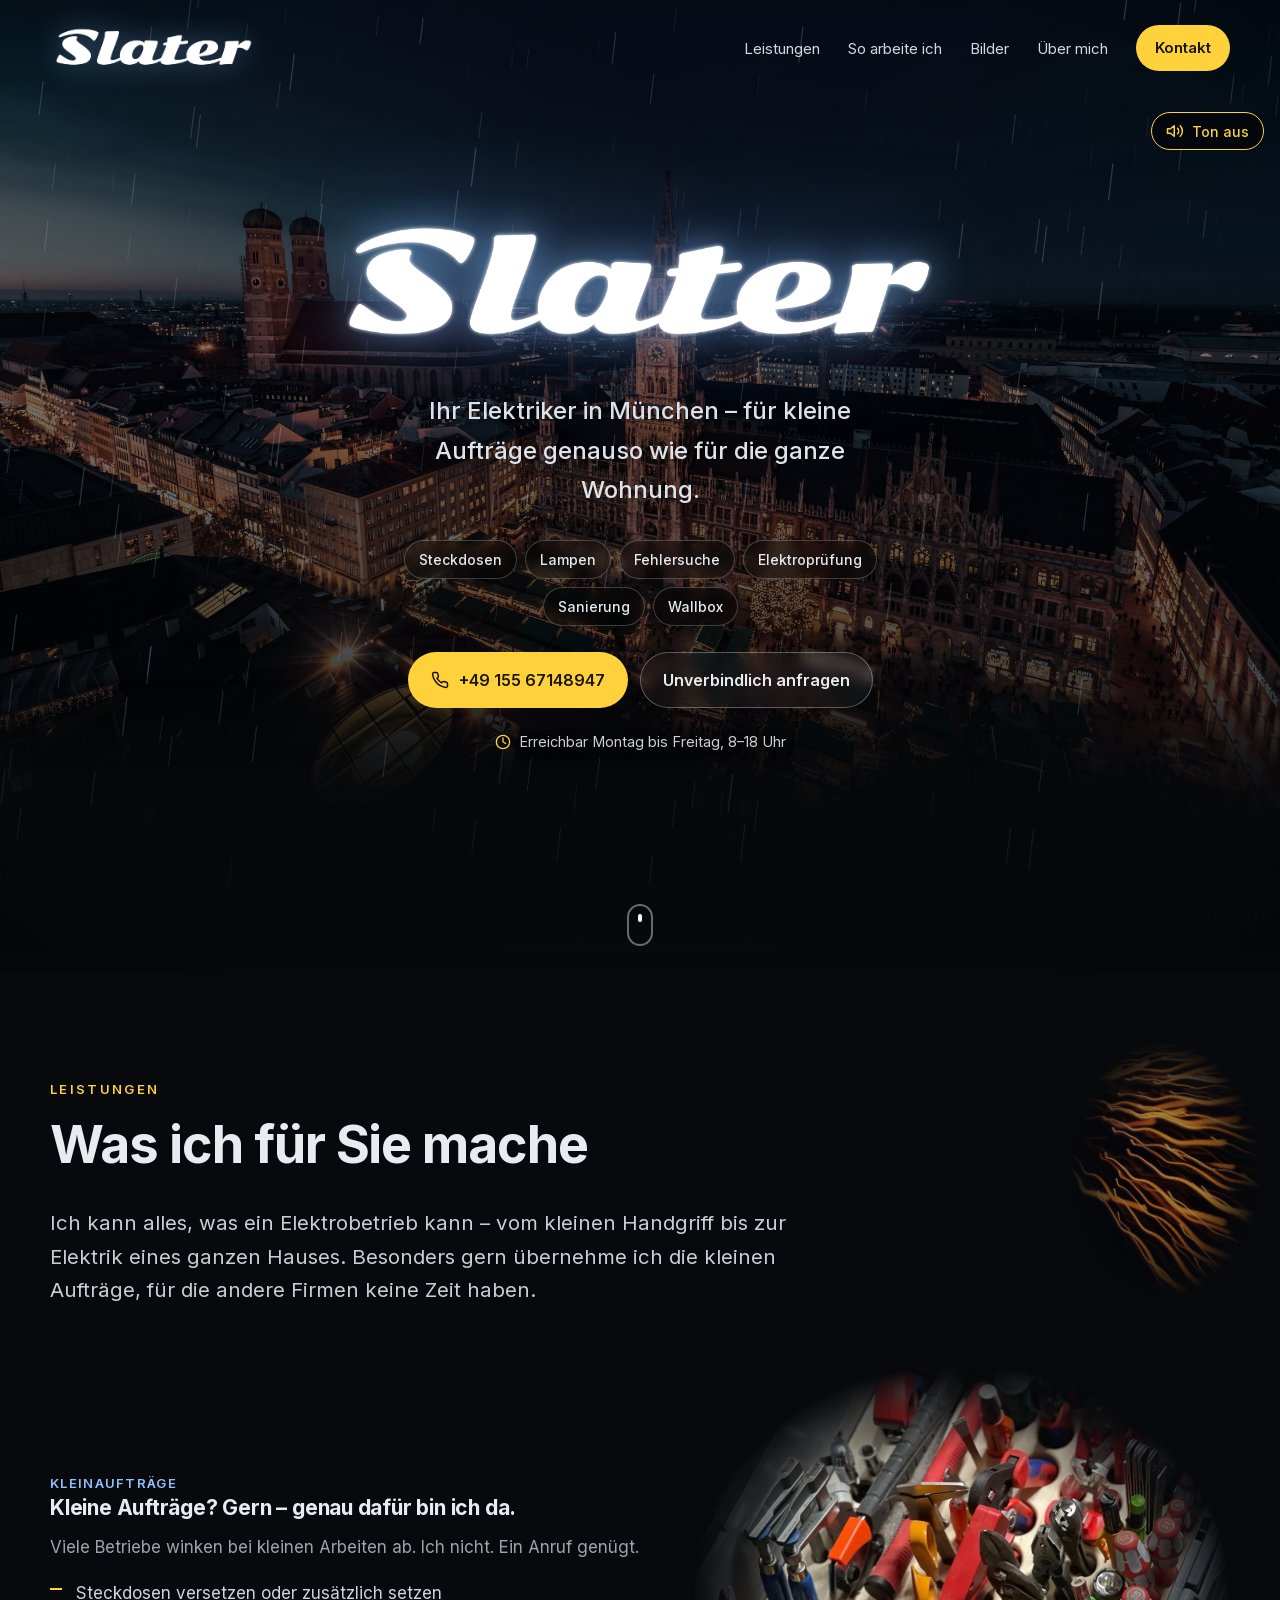
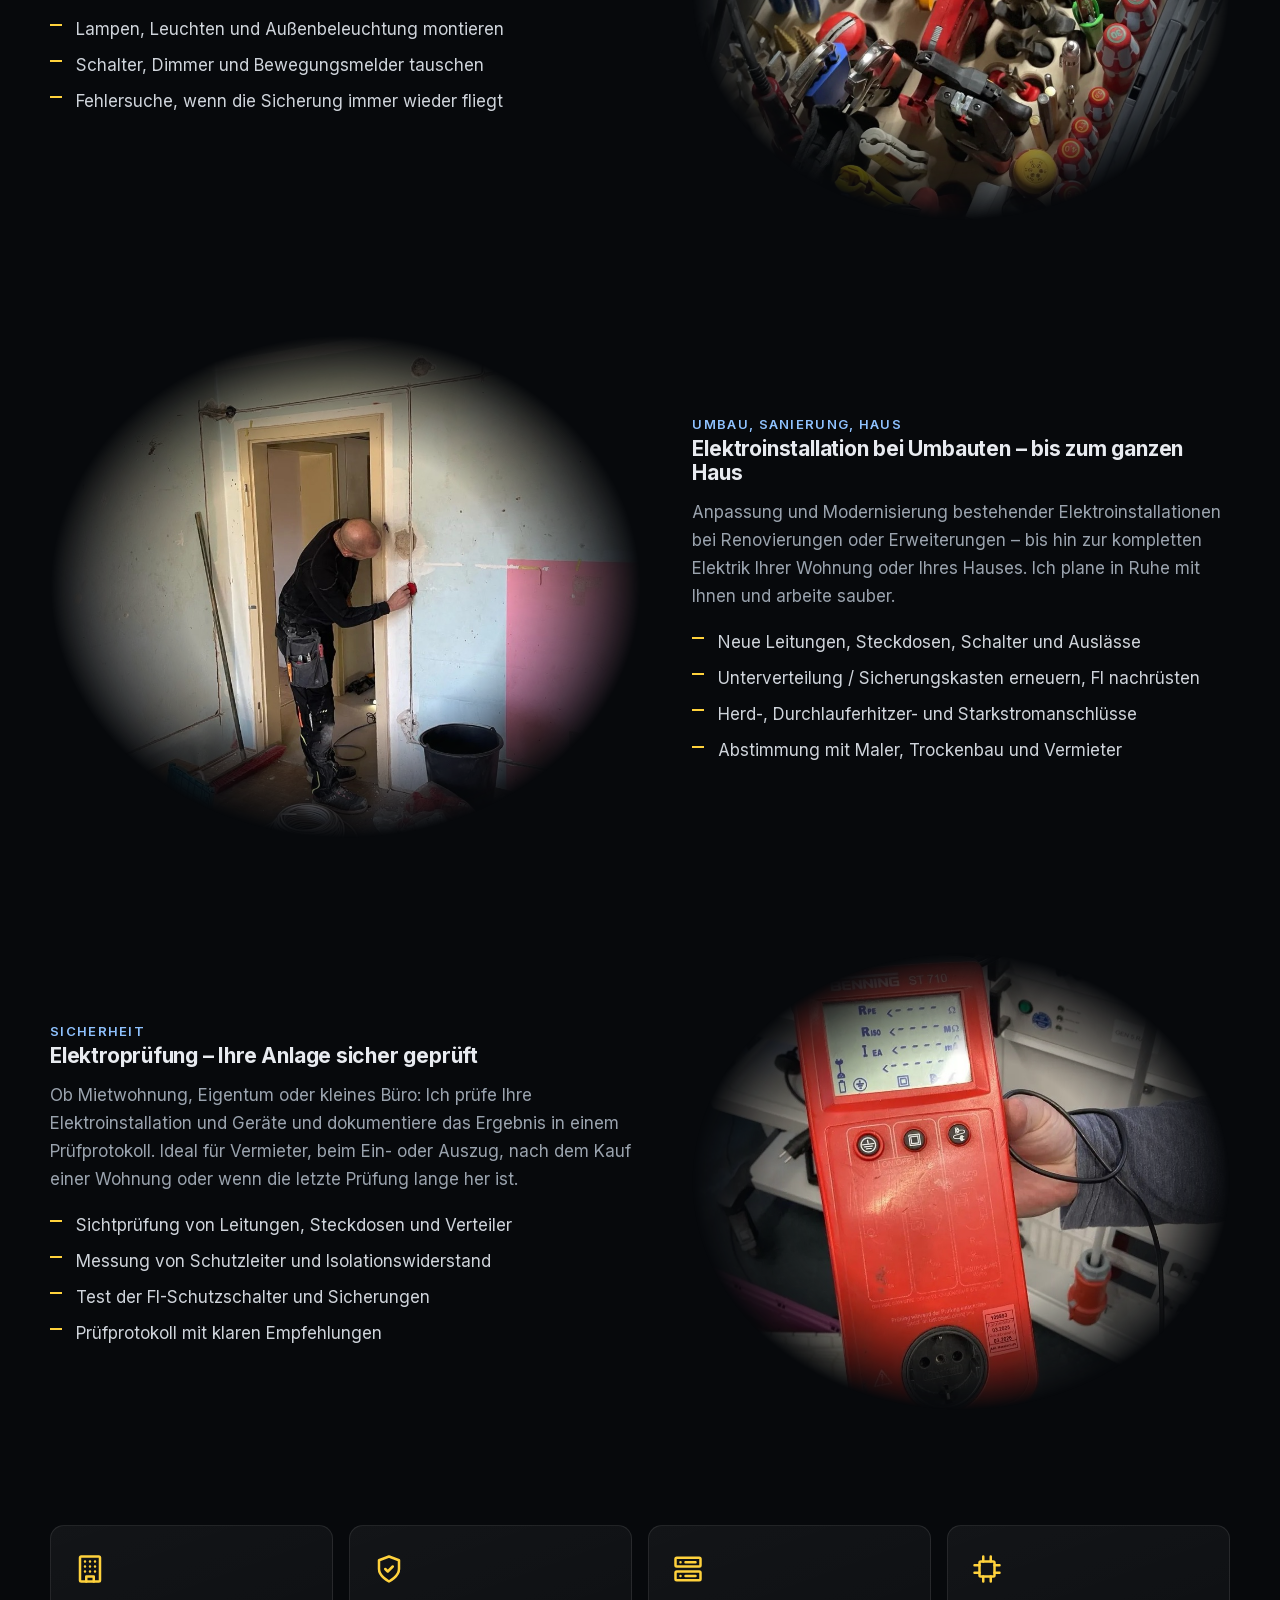
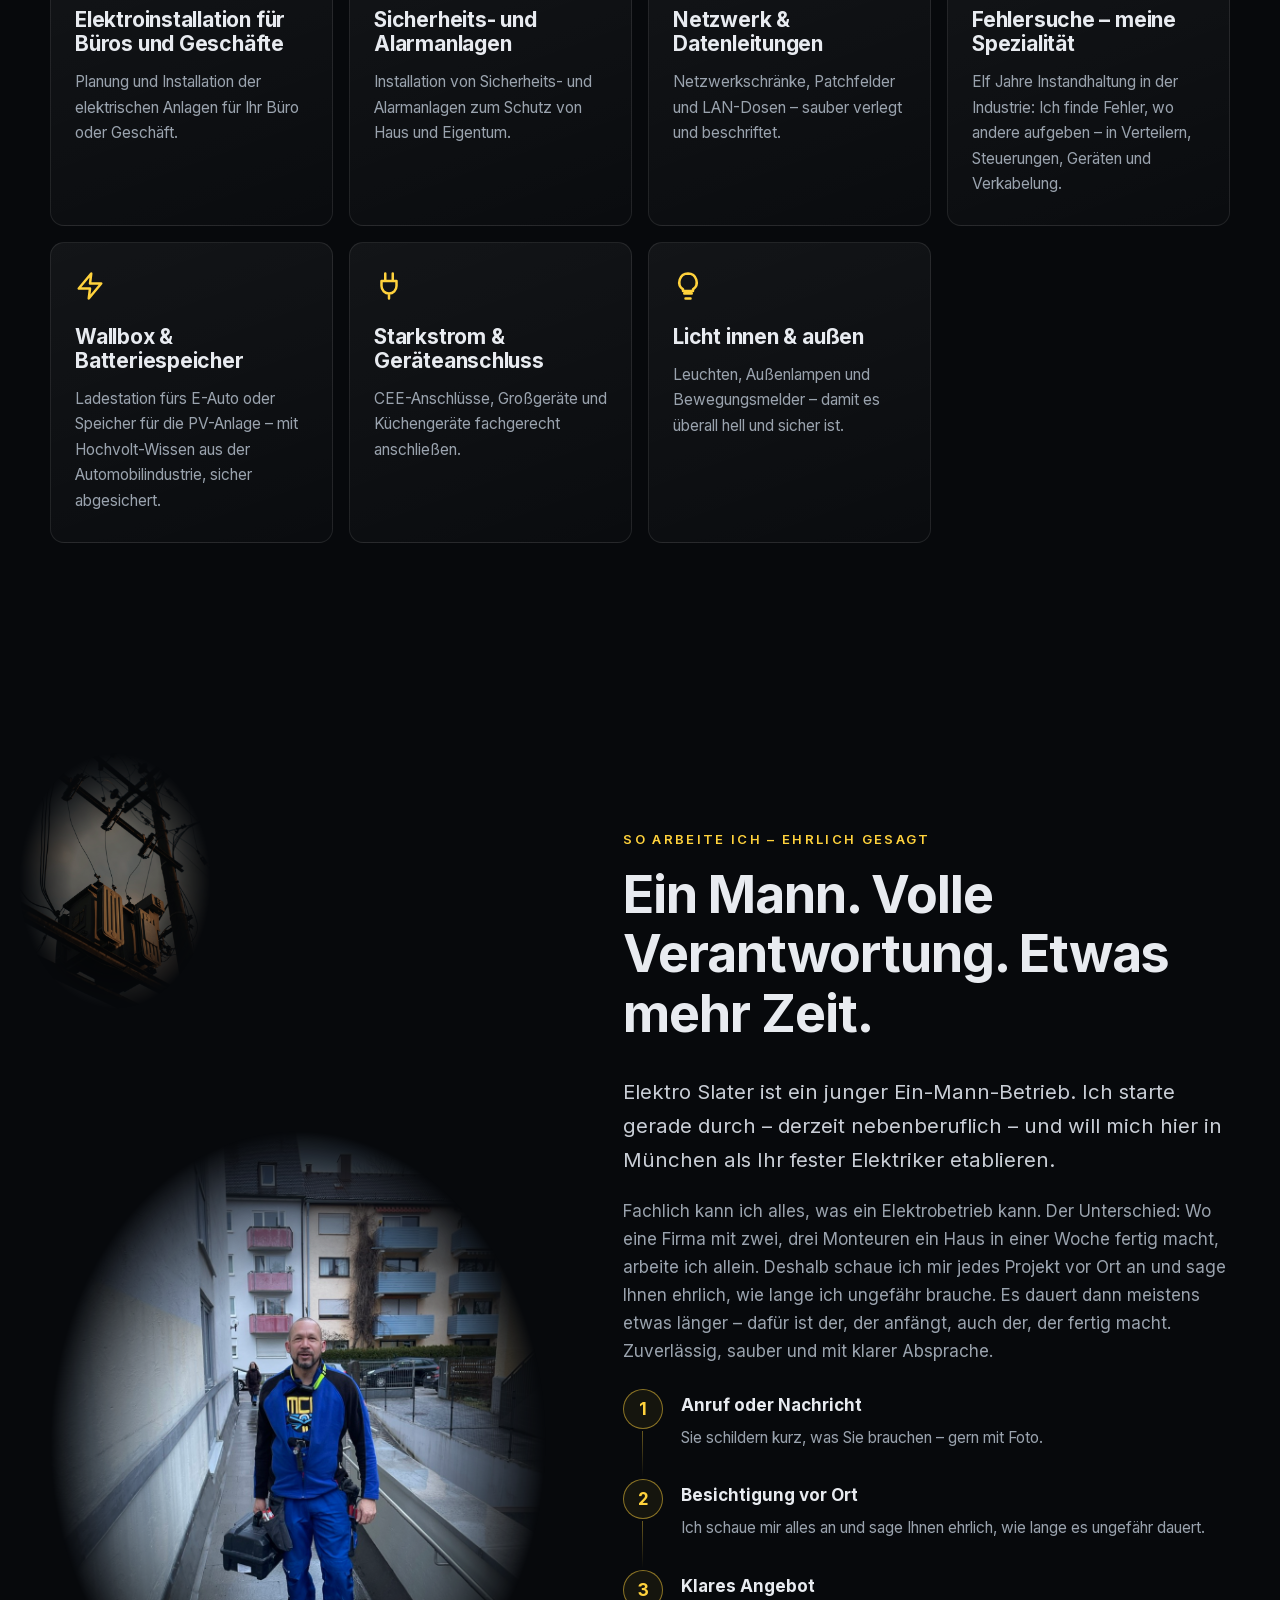
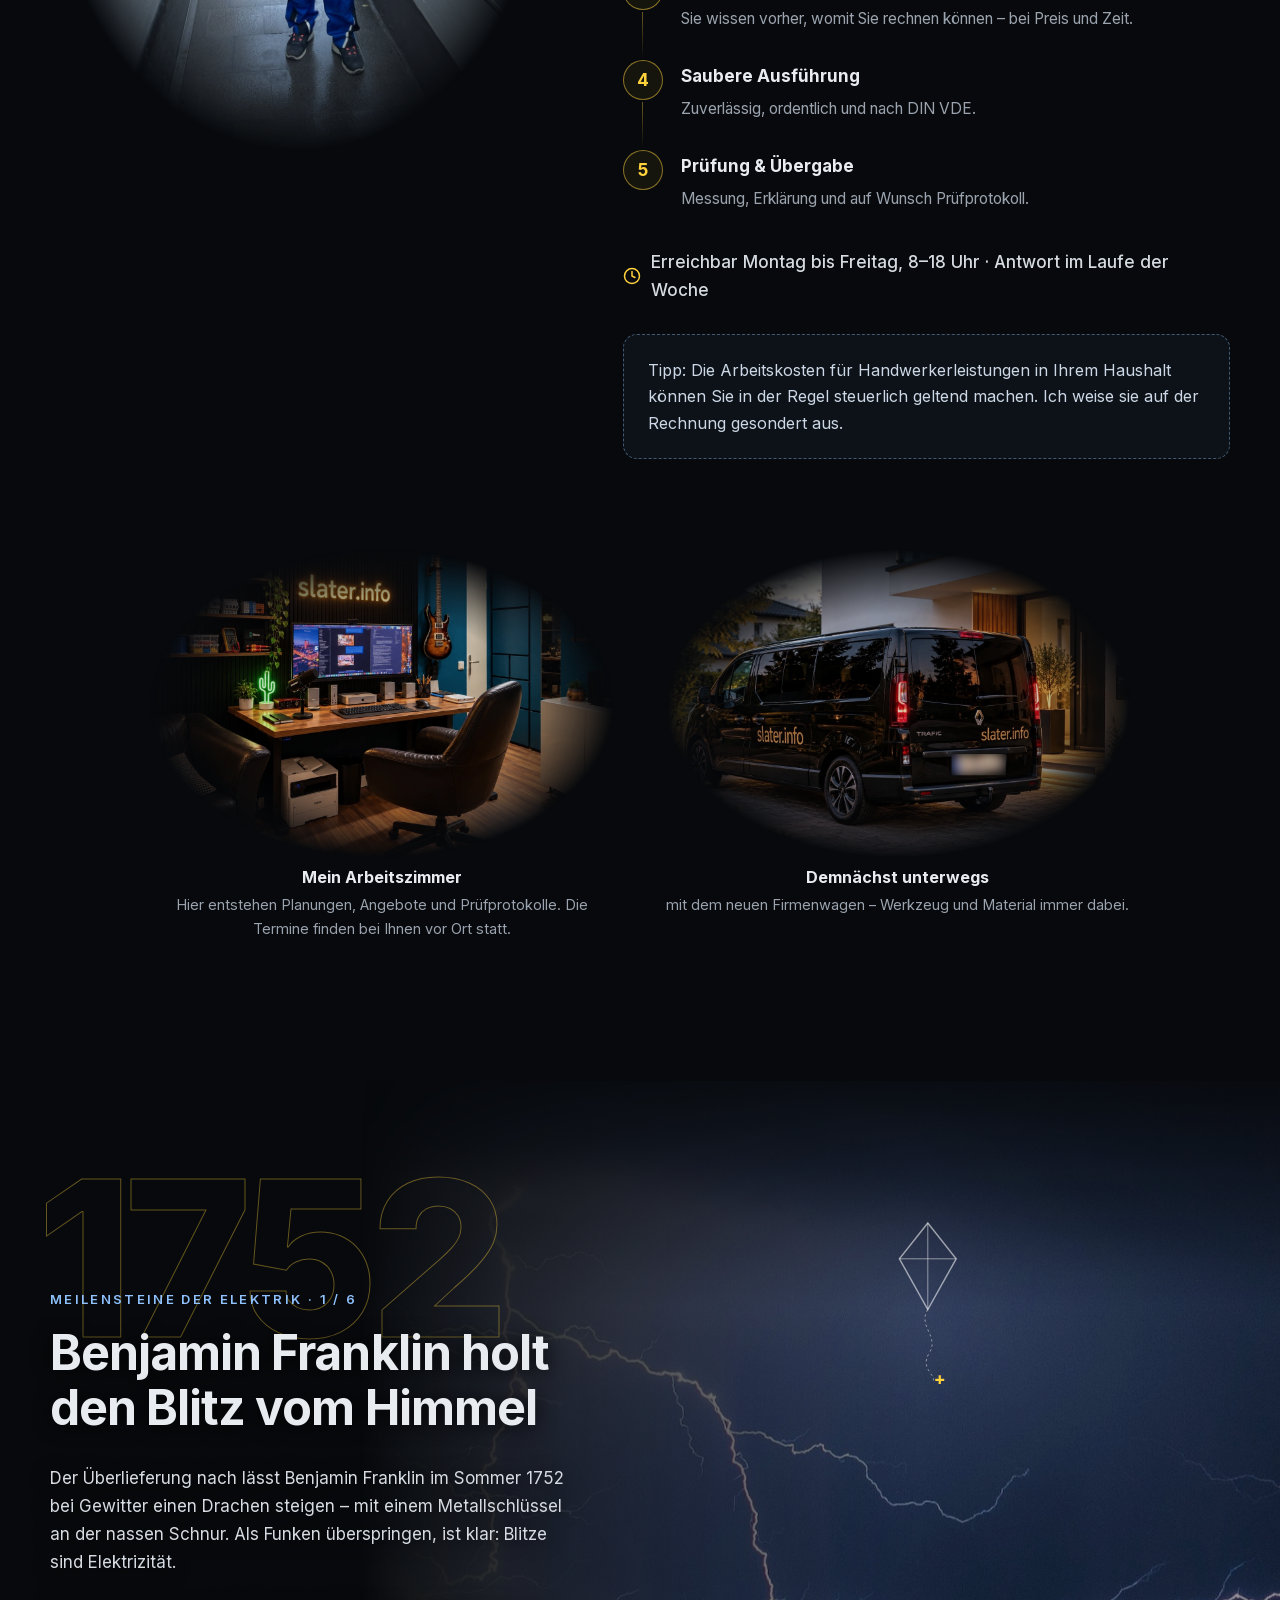
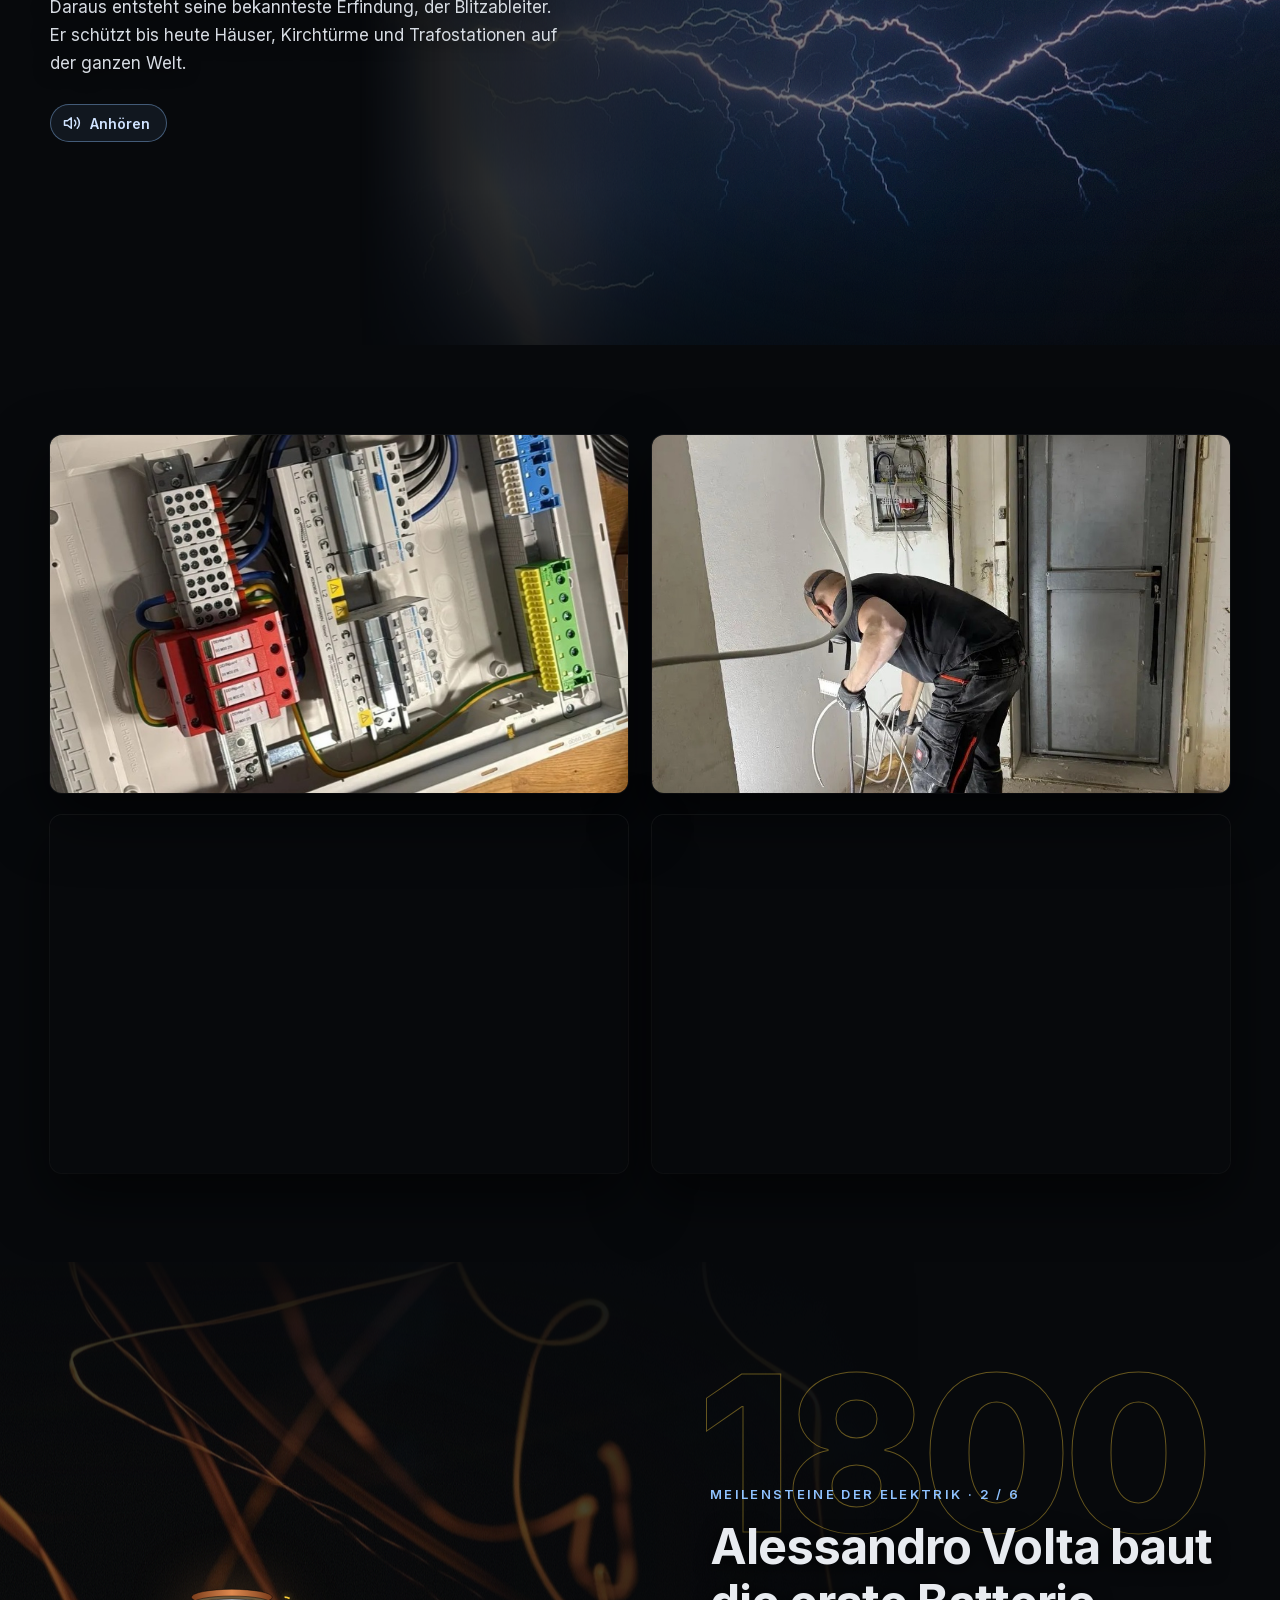
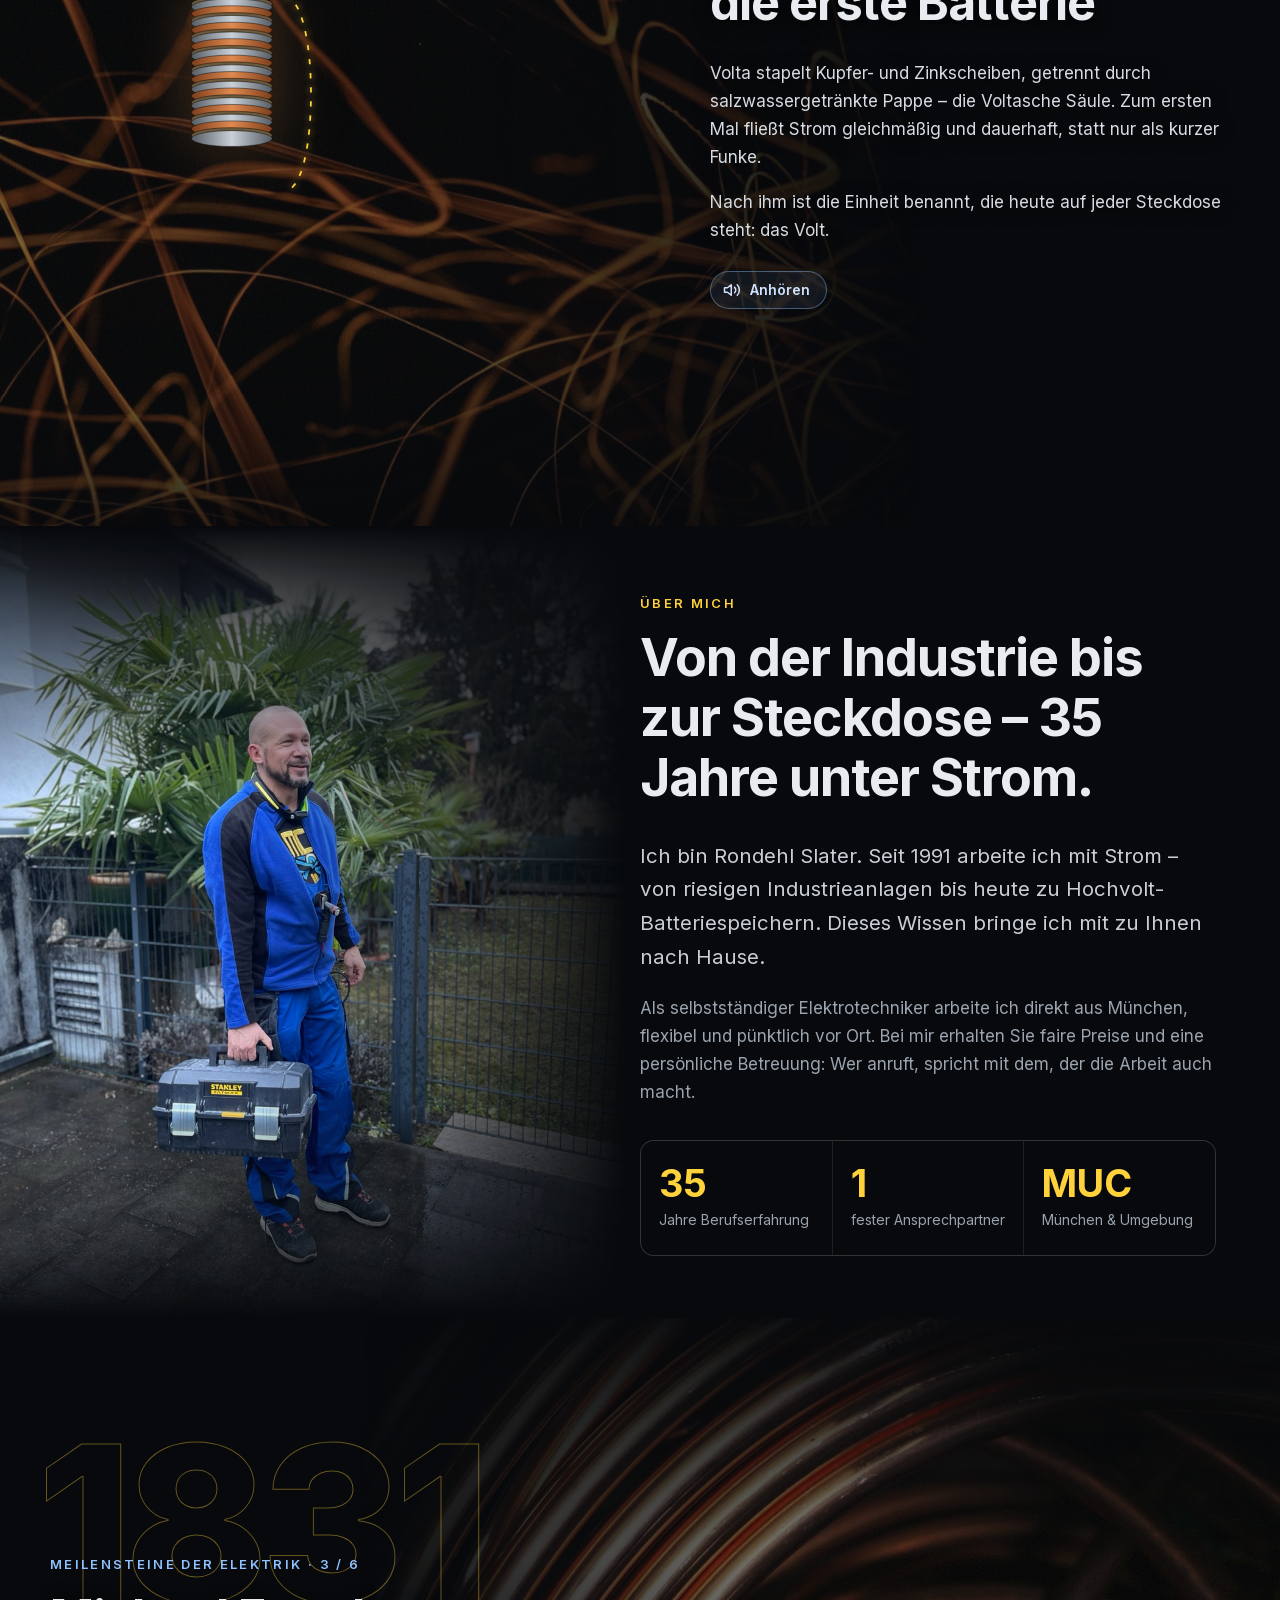
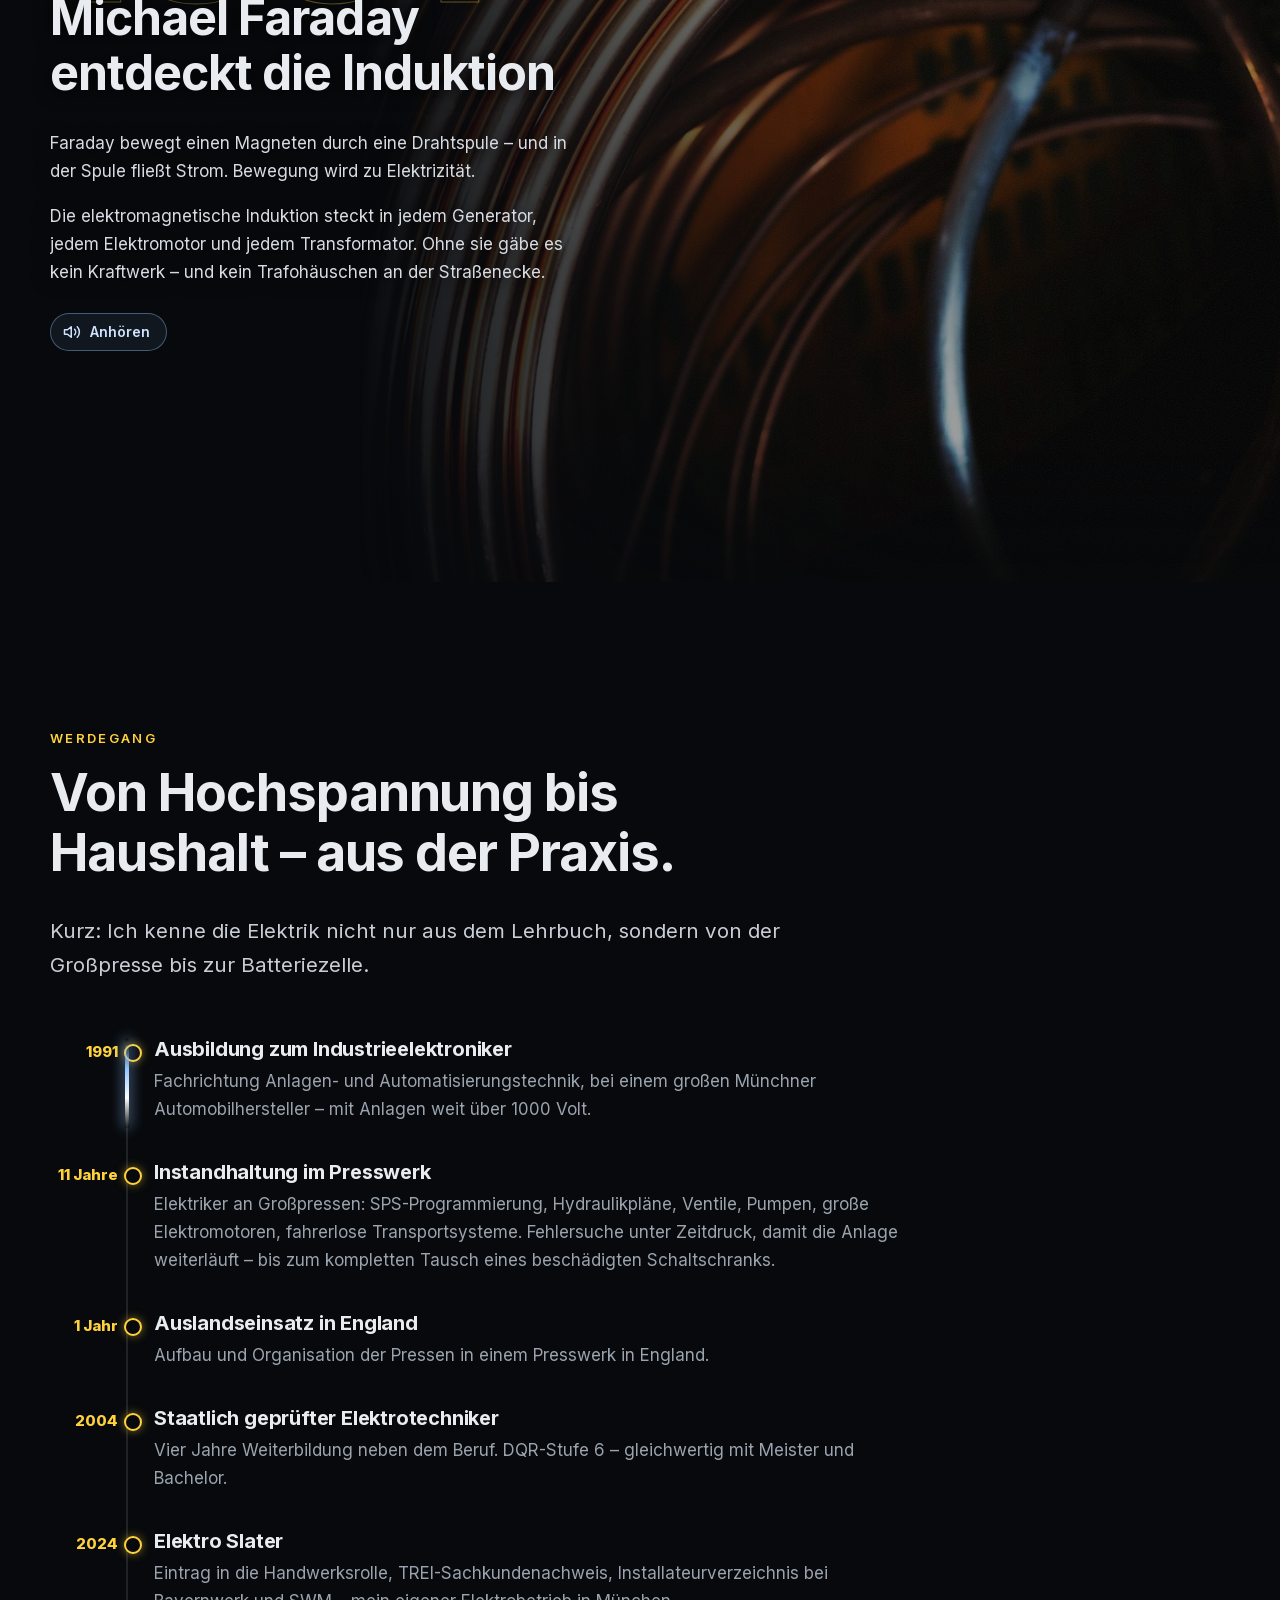
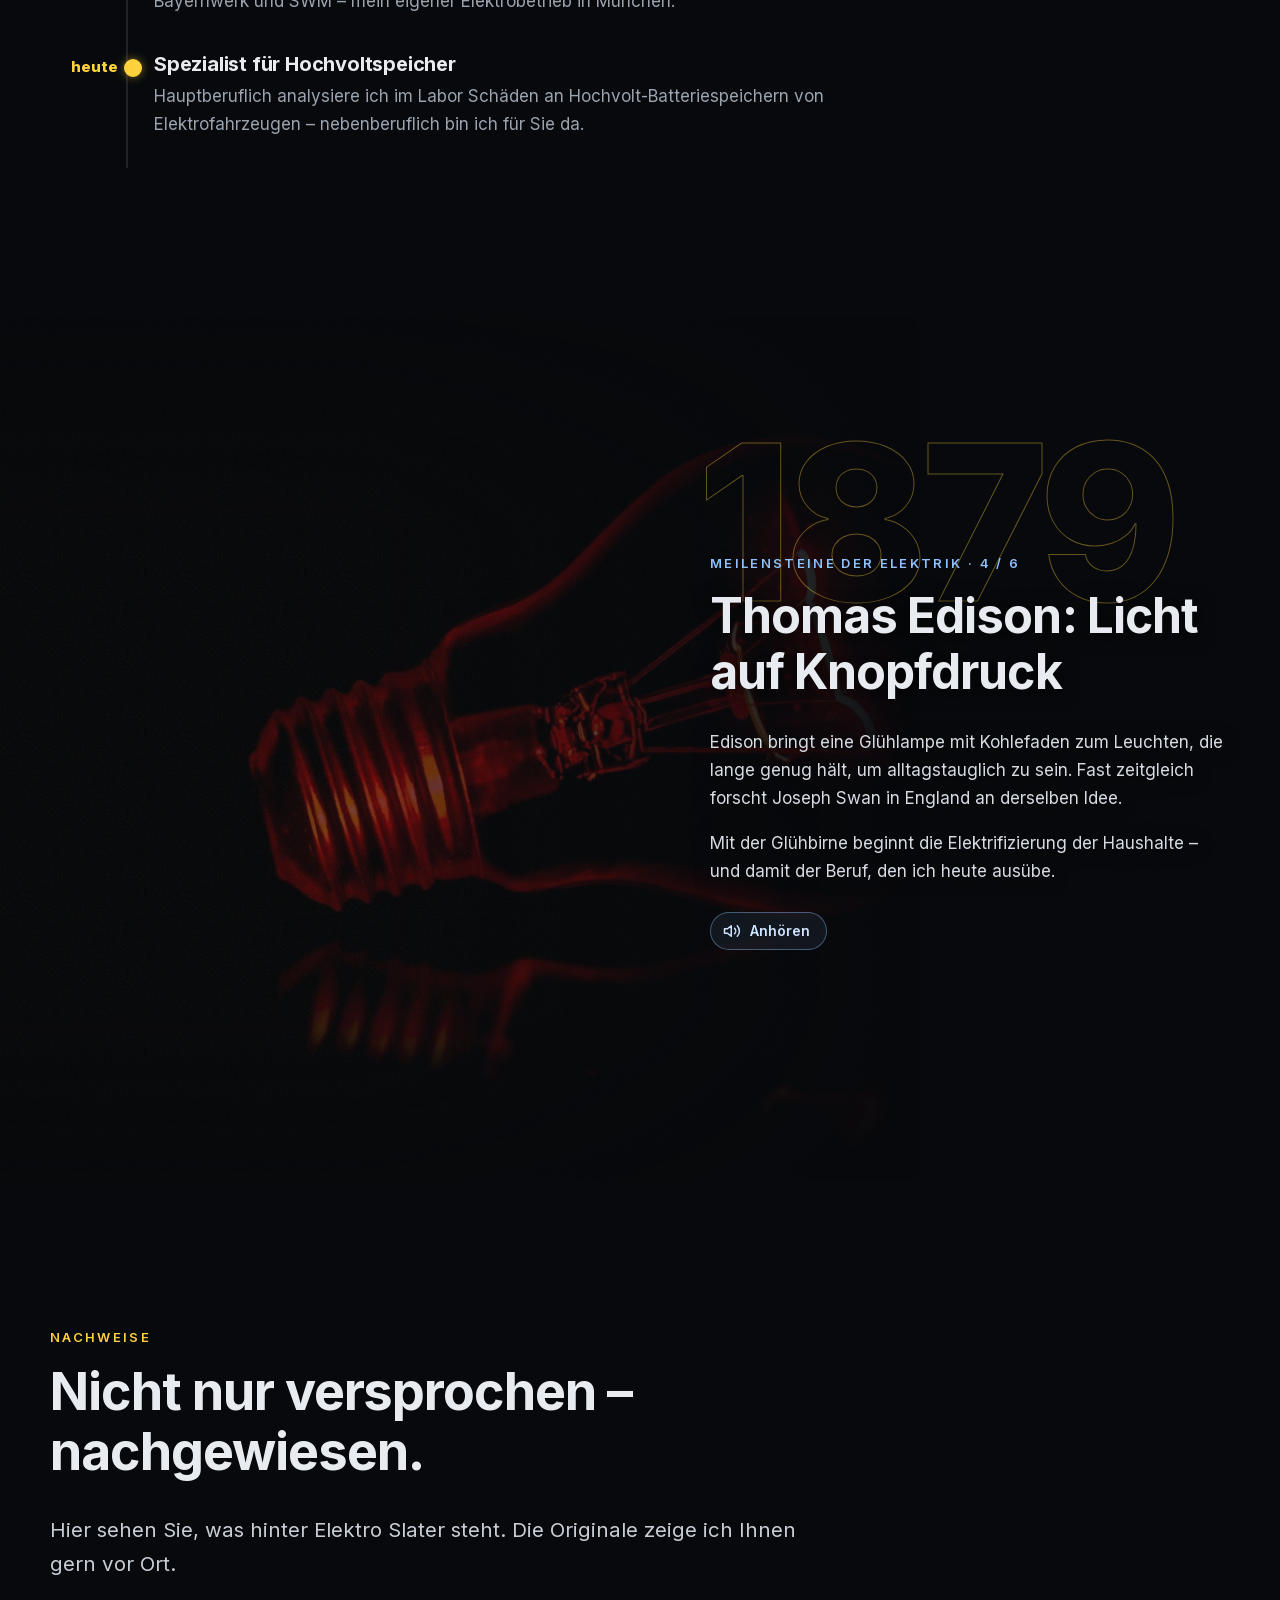
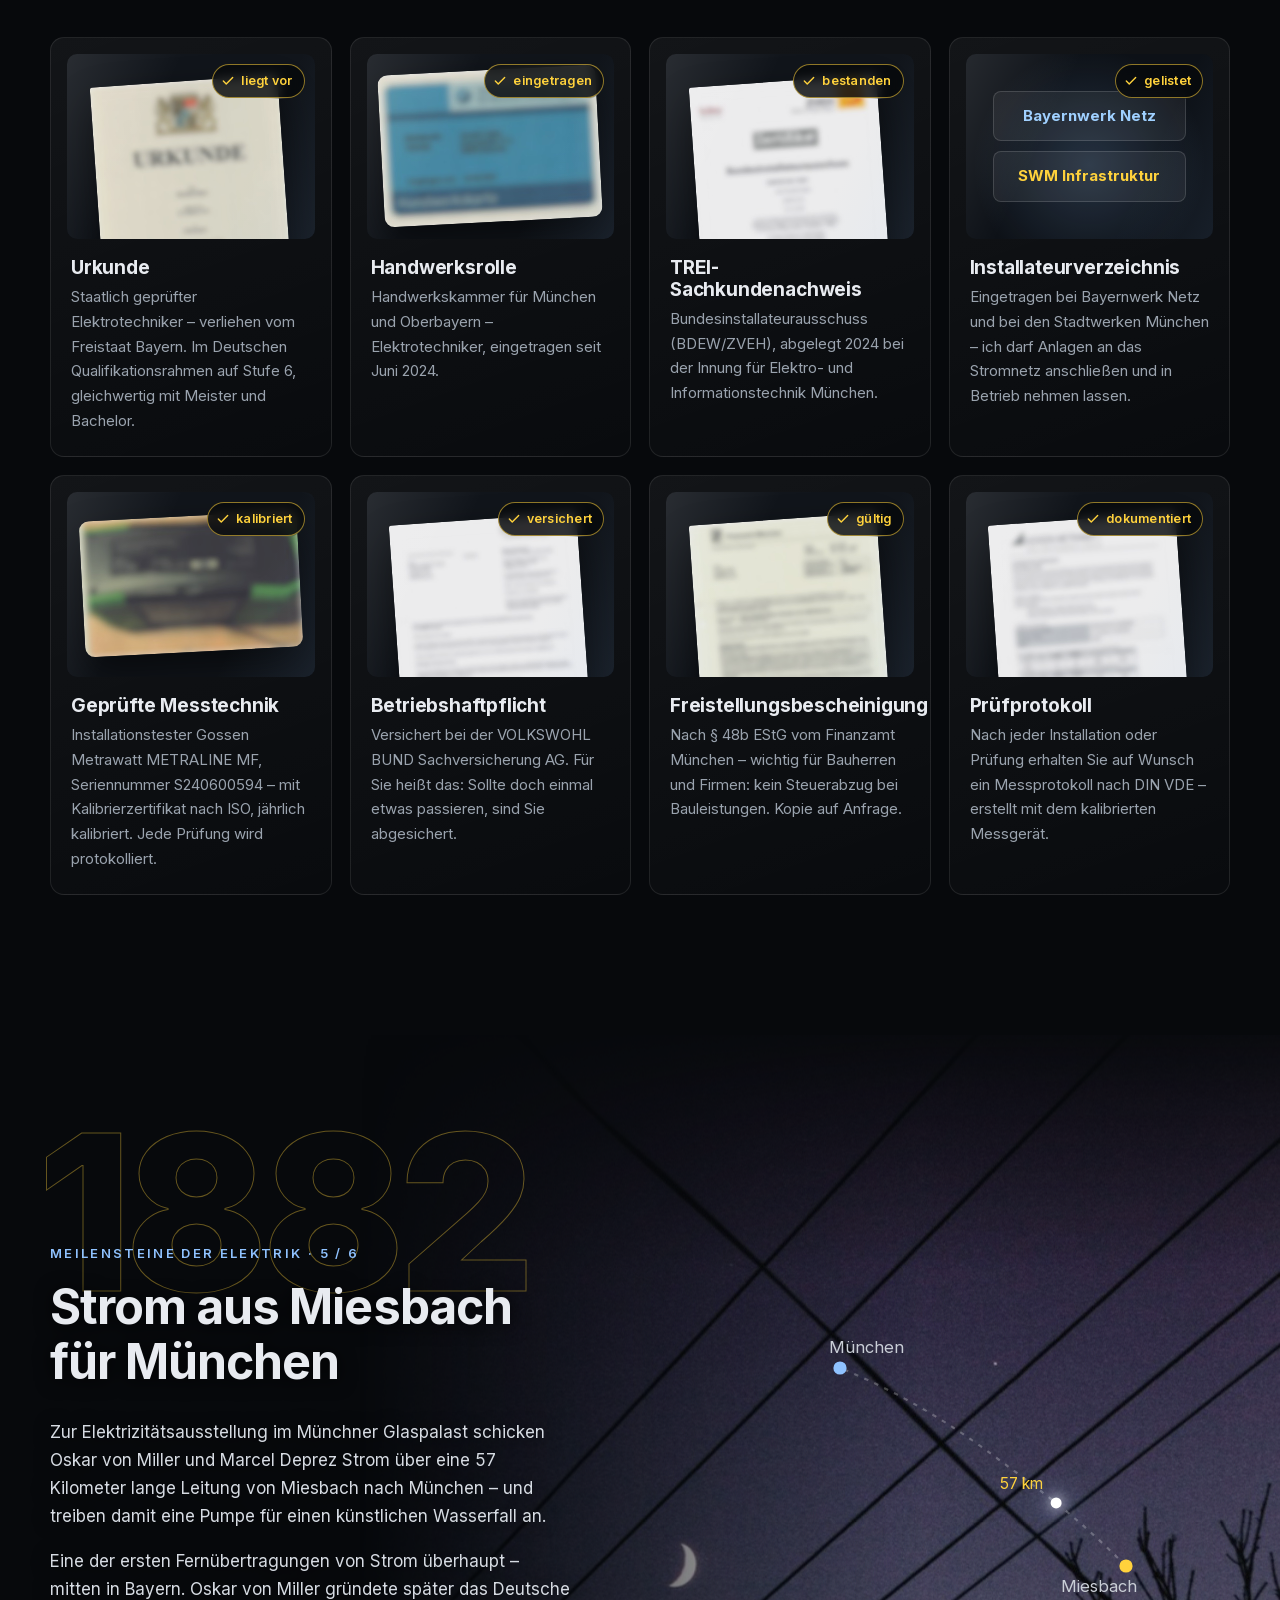
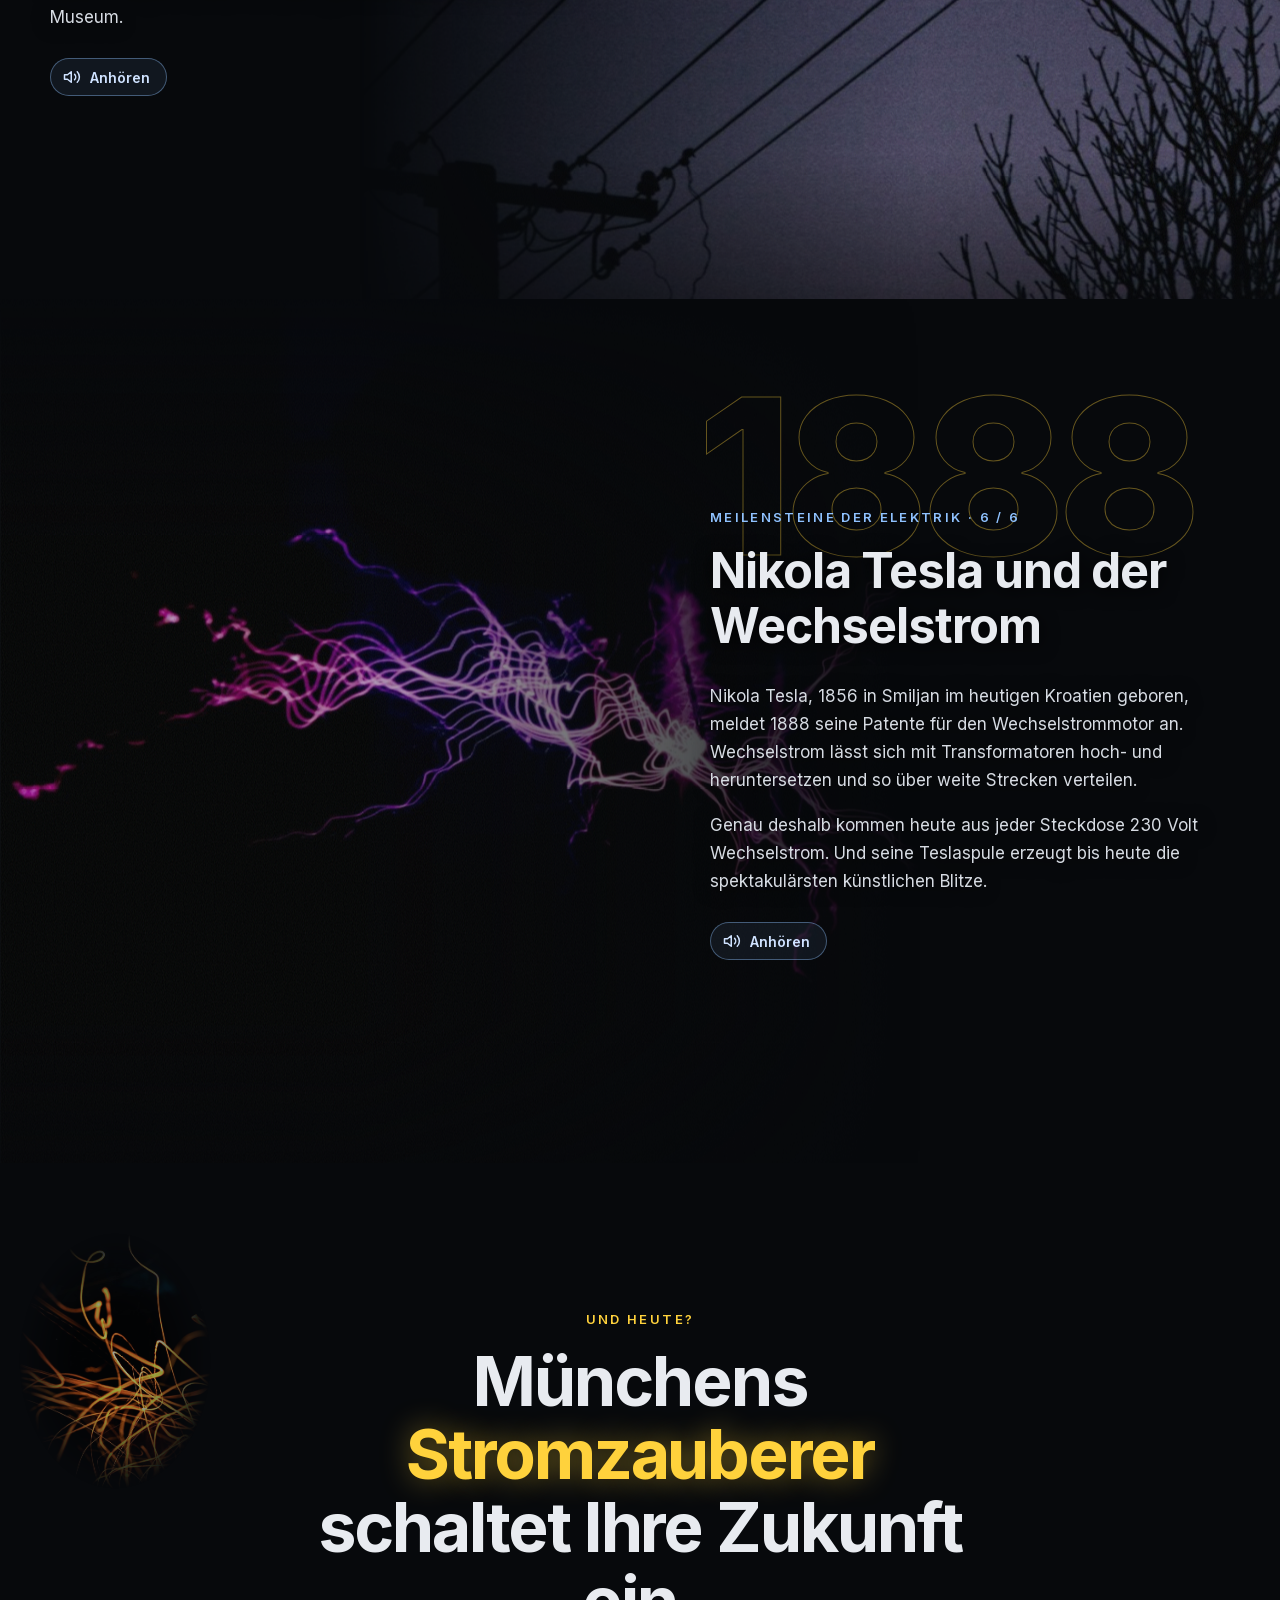
==== commit 69ab68fd: "Arbeitszimmer und Firmenwagen unter So arbeite ich Kleine, weich ausgeblendete Bilder mit ehrlicher " ====
--- a/index.html
+++ b/index.html
@@ -8,7 +8,7 @@
   <meta name="theme-color" content="#07090c">
   <link rel="icon" href="data:image/svg+xml,%3Csvg xmlns='http://www.w3.org/2000/svg' viewBox='0 0 64 64'%3E%3Crect width='64' height='64' rx='12' fill='%2307090c'/%3E%3Cpath d='M36 6 14 36h14l-4 22 24-32H34z' fill='%23ffd23c'/%3E%3C/svg%3E">
   <link rel="preload" href="fonts/inter.woff2" as="font" type="font/woff2" crossorigin>
-  <link rel="stylesheet" href="css/style.css?v=8">
+  <link rel="stylesheet" href="css/style.css?v=9">
   <script type="application/ld+json">
   {
     "@context": "https://schema.org",
@@ -214,6 +214,16 @@
         <p class="hours-line"><svg aria-hidden="true"><use href="#i-clock"/></svg>Erreichbar Montag bis Freitag, 8–18 Uhr · Antwort im Laufe der Woche</p>
         <div class="note">Tipp: Die Arbeitskosten für Handwerkerleistungen in Ihrem Haushalt können Sie in der Regel steuerlich geltend machen. Ich weise sie auf der Rechnung gesondert aus.</div>
       </div>
+    </div>
+    <div class="wrap workshots">
+      <figure class="workshot reveal">
+        <div class="workshot-img"><img src="img/arbeitszimmer.jpg" alt="Arbeitszimmer von Elektro Slater mit Schreibtisch, Messgeräten und Installationsmaterial" loading="lazy"></div>
+        <figcaption><strong>Mein Arbeitszimmer</strong>Hier entstehen Planungen, Angebote und Prüfprotokolle. Die Termine finden bei Ihnen vor Ort statt.</figcaption>
+      </figure>
+      <figure class="workshot reveal">
+        <div class="workshot-img"><img src="img/firmenwagen.jpg" alt="Schwarzer Renault Trafic mit Aufschrift slater.info" loading="lazy"></div>
+        <figcaption><strong>Demnächst unterwegs</strong>mit dem neuen Firmenwagen – Werkzeug und Material immer dabei.</figcaption>
+      </figure>
     </div>
   </section>
 
--- a/css/style.css
+++ b/css/style.css
@@ -625,3 +625,18 @@
 .hours-line svg { width: 18px; height: 18px; color: var(--volt); flex: none; }
 /* Leistungen direkt nach dem Gewitter: etwas näher heranrücken */
 #leistungen { padding-top: clamp(60px, 8vw, 110px); }
+
+/* Arbeitszimmer und Firmenwagen: klein, weich ausgeblendet, mit kurzer Unterschrift */
+.workshots { display: grid; grid-template-columns: 1fr 1fr; gap: clamp(20px, 4vw, 56px); margin-top: clamp(50px, 7vw, 90px); max-width: 980px; }
+.workshot { margin: 0; }
+.workshot-img { aspect-ratio: 3 / 2; overflow: hidden; }
+.workshot-img img {
+  width: 100%; height: 100%; object-fit: cover; filter: saturate(.9) brightness(.9);
+  -webkit-mask-image: radial-gradient(closest-side, #000 58%, transparent 100%);
+  mask-image: radial-gradient(closest-side, #000 58%, transparent 100%);
+  transition: transform 1.2s ease, filter .6s;
+}
+.workshot:hover .workshot-img img { transform: scale(1.04); filter: none; }
+.workshot figcaption { margin-top: 6px; text-align: center; color: var(--muted); font-size: 14.5px; }
+.workshot figcaption strong { display: block; color: var(--text); font-size: 16px; margin-bottom: 2px; }
+@media (max-width: 700px) { .workshots { grid-template-columns: 1fr; } }
